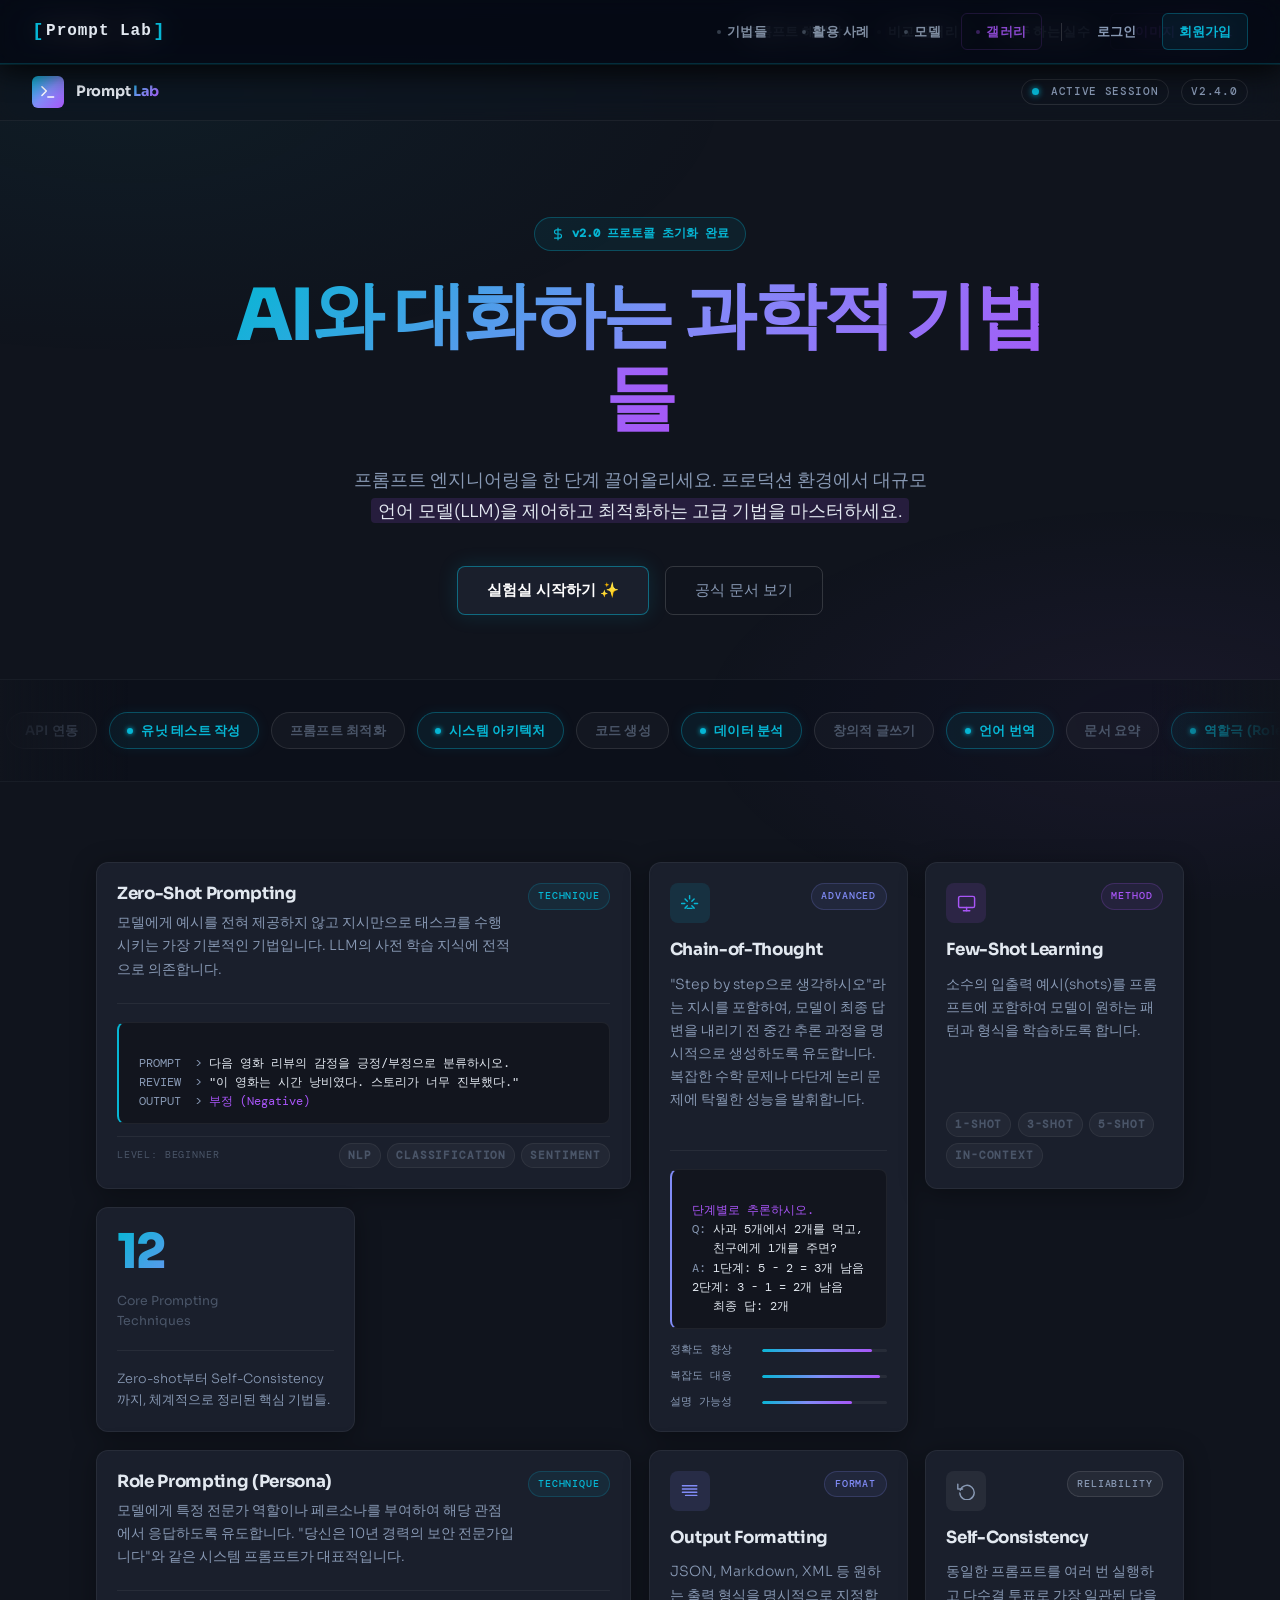
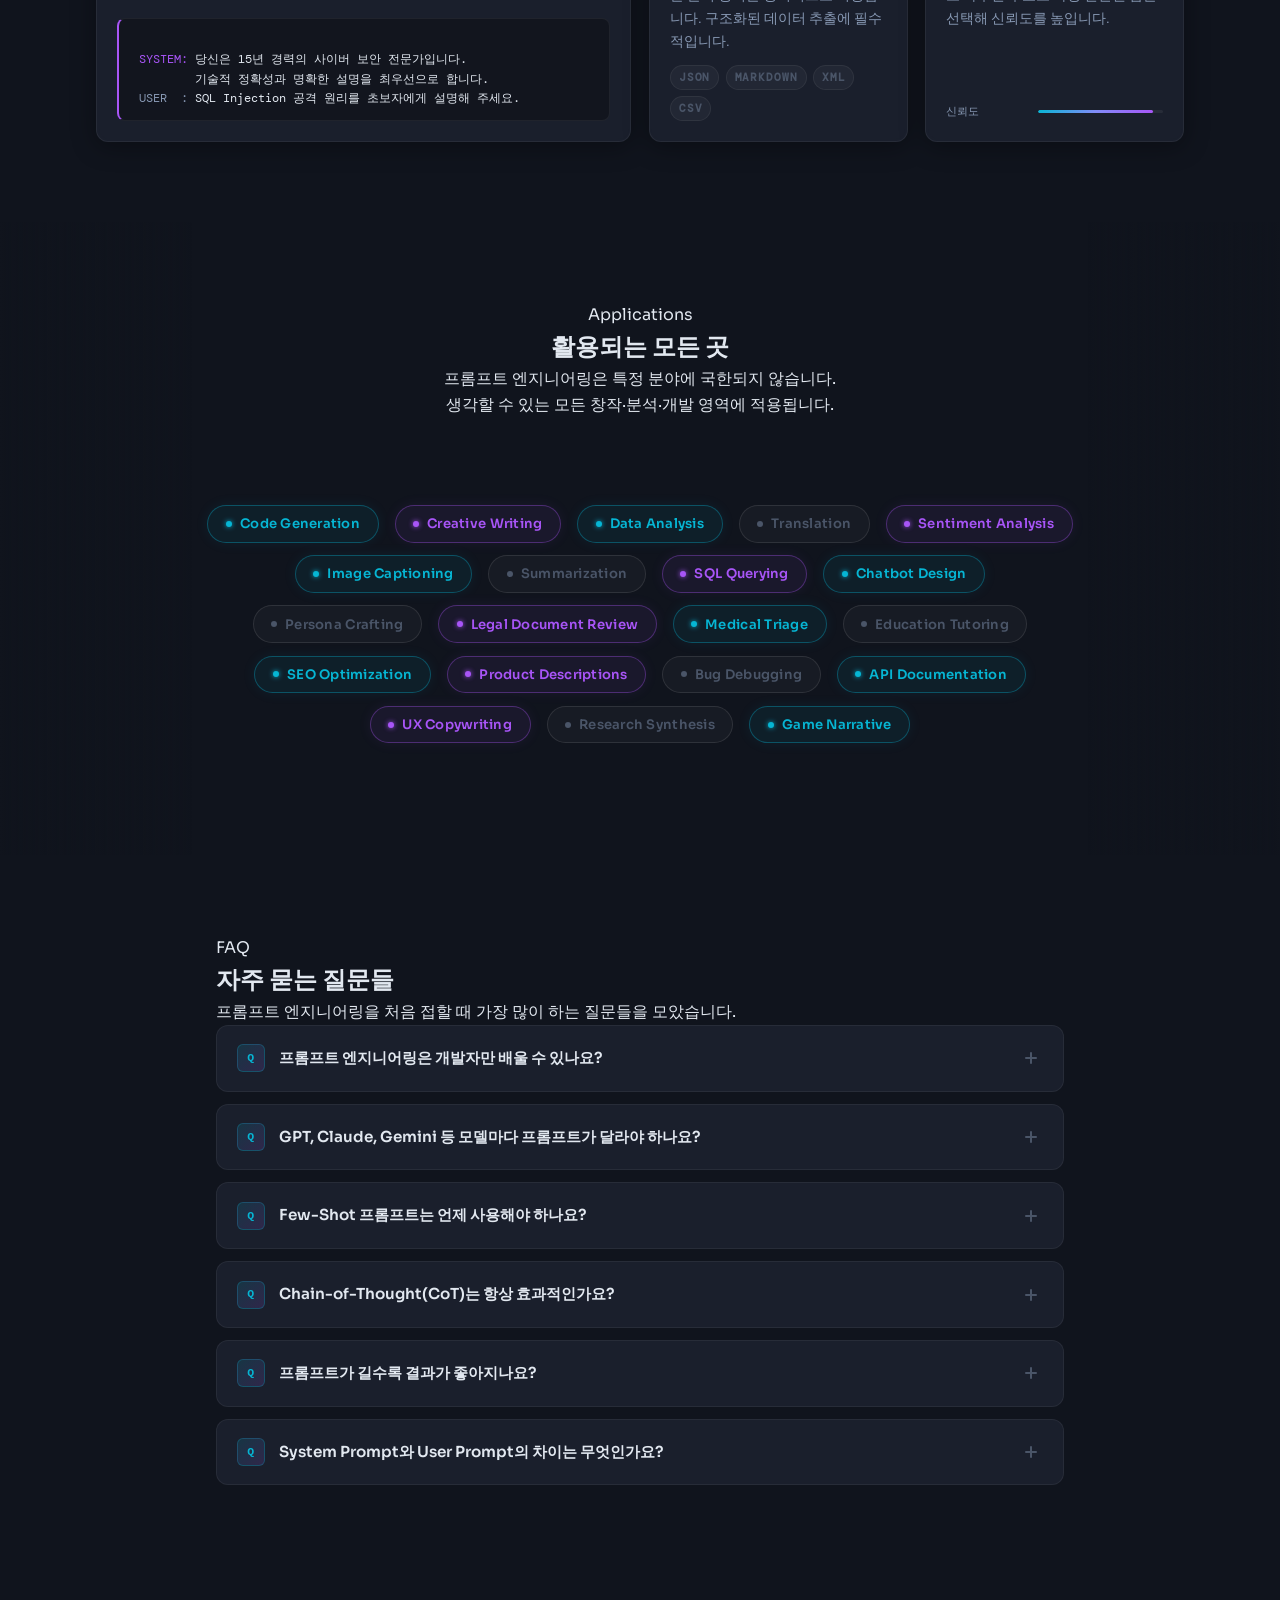
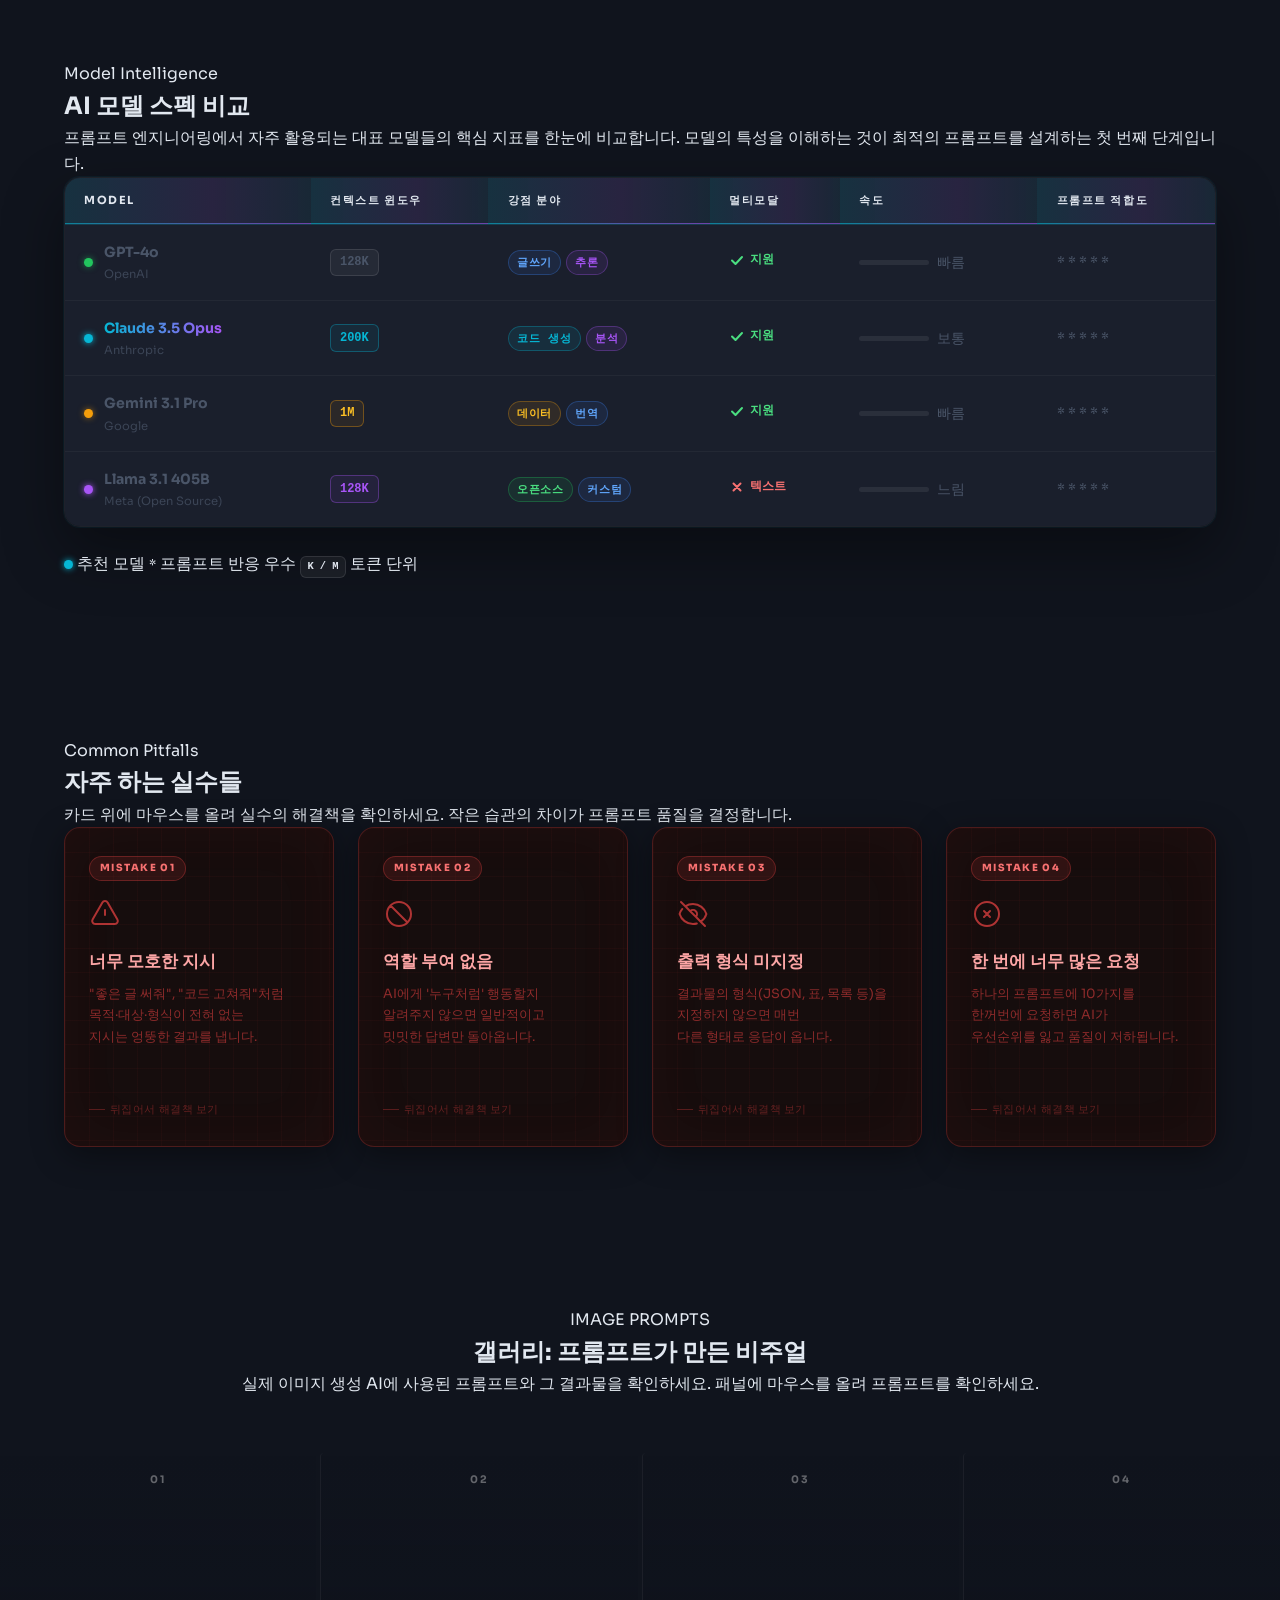
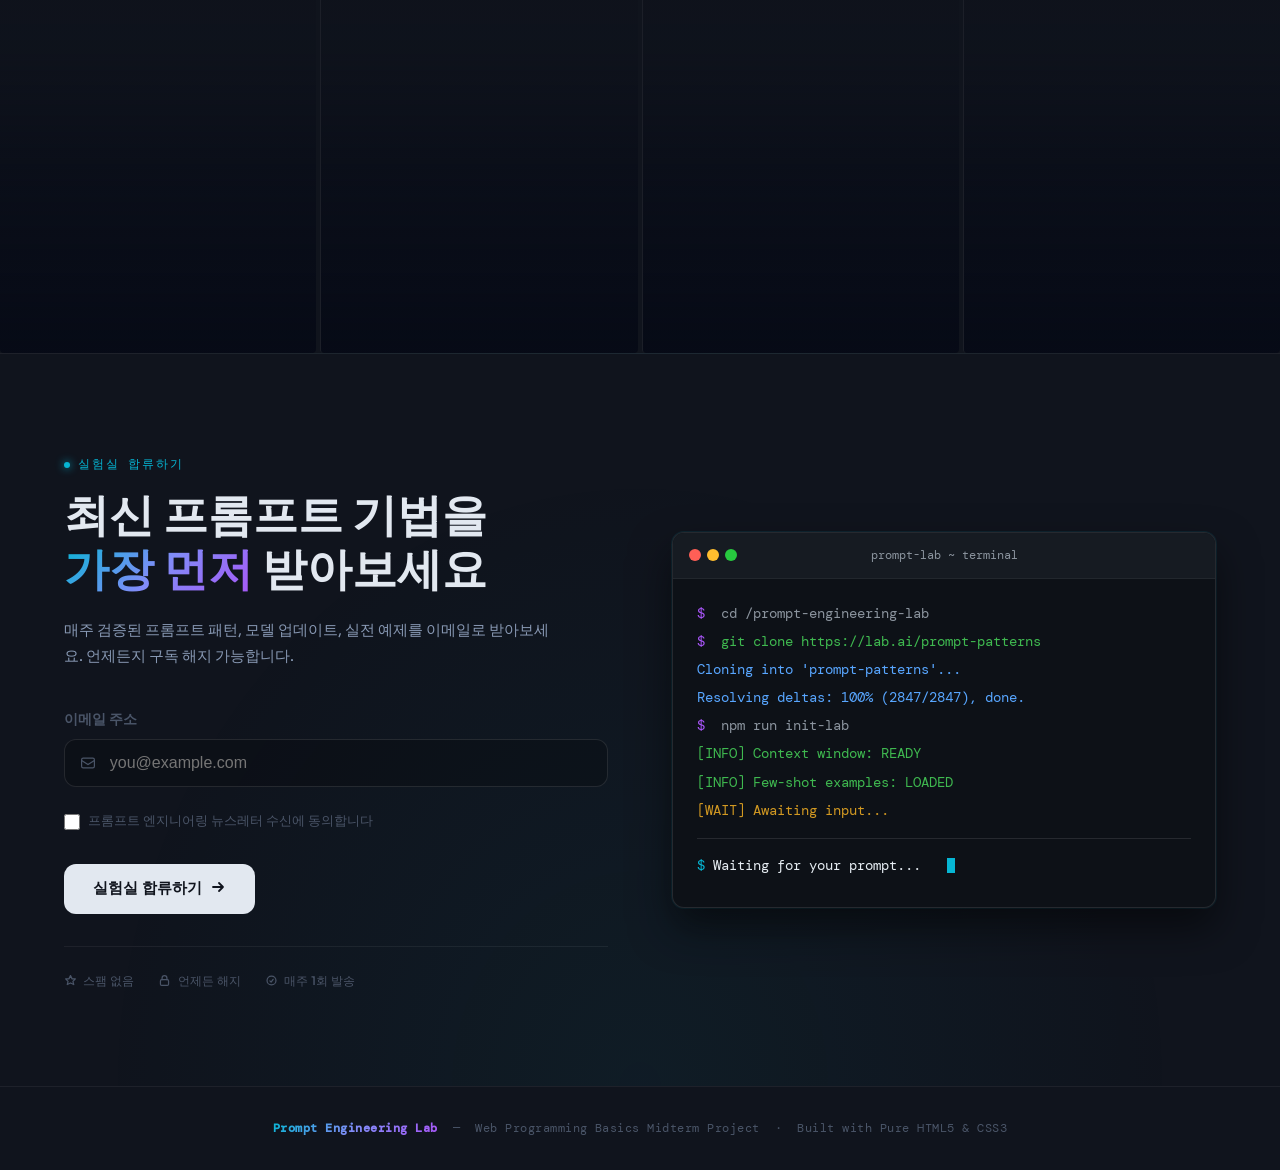
==== index.html @ 5119c6bc "Add files via upload" ====
<!DOCTYPE html>
<html lang="ko">
<head>
  <meta charset="UTF-8" />
  <meta name="viewport" content="width=device-width, initial-scale=1.0" />
  <meta name="description" content="프롬프트 엔지니어링 핵심 기법을 탐구하는 실험실 페이지입니다." />
  <title>Prompt Engineering Lab</title>
  <link rel="preconnect" href="https://fonts.googleapis.com" />
  <link rel="preconnect" href="https://fonts.gstatic.com" crossorigin />
  <link href="https://fonts.googleapis.com/css2?family=DM+Mono:wght@400;500&family=Sora:wght@300;400;600;700;800&display=swap" rel="stylesheet" />
  <link rel="stylesheet" href="style.css" />
  
</head>

<body>
  <header class="nav-header">
  <div class="nav-inner">

    <header class="nav-header">
  <div class="nav-inner">

    <!-- 왼쪽: 로고 -->
    <a href="#" class="nav-logo">
      <span class="nav-logo__bracket">[</span>
      Prompt Lab
      <span class="nav-logo__bracket">]</span>
    </a>

    <!-- 오른쪽 전체 영역 (메뉴 + 버튼) -->
    <div class="nav-right">
      
      <!-- 기존 링크 목록 -->
      <ul class="nav-links">
        <li>
          <a href="#section-anatomy" class="nav-link">
            <span class="nav-link__dot"></span>기법들
          </a>
        </li>
        <li>
          <a href="#section-gallery" class="nav-link">
            <span class="nav-link__dot"></span>활용 사례
          </a>
        </li>
        <li>
          <a href="#section-mistakes" class="nav-link">
            <span class="nav-link__dot"></span>모델
          </a>
        </li>
        <li>
          <a href="#section-image" class="nav-link nav-link--accent">
            <span class="nav-link__dot"></span>갤러리
          </a>
        </li>
      </ul>

      <!-- 메뉴와 인증 버튼을 구분하는 세로선 -->
      <div class="nav-divider" aria-hidden="true"></div>

      <!-- 신규: 로그인 & 회원가입 영역 -->
      <div class="nav-auth">
        <a href="#login" class="nav-btn nav-btn--ghost">로그인</a>
        <a href="#signup" class="nav-btn nav-btn--glow">회원가입</a>
      </div>

    </div><!-- /.nav-right -->

  </div>
</header>

    <!-- 왼쪽: 로고 -->
    <a href="#" class="nav-logo">
      <span class="nav-logo__bracket">[</span>
      Prompt Lab
      <span class="nav-logo__bracket">]</span>
    </a>

    <!-- 오른쪽: 링크 목록 -->
    <ul class="nav-links">
      <li>
        <a href="#section-anatomy" class="nav-link">
          <span class="nav-link__dot"></span>
          프롬프트 해부학
        </a>
      </li>
      <li>
        <a href="#section-gallery" class="nav-link">
          <span class="nav-link__dot"></span>
          비교 갤러리
        </a>
      </li>
      <li>
        <a href="#section-mistakes" class="nav-link">
          <span class="nav-link__dot"></span>
          자주 하는 실수
        </a>
      </li>
      <li>
        <a href="#section-image" class="nav-link nav-link--accent">
          <span class="nav-link__dot"></span>
          이미지 프롬프트
        </a>
      </li>
    </ul>

  </div>
</header>
  <!-- =====================================================
       HEADER: Glassmorphism Sticky Nav
  ====================================================== -->
  <header class="site-header" role="banner">
    <div class="header-logo" aria-label="Prompt Engineering Lab 로고">
      <div class="logo-icon" aria-hidden="true">
        <!-- SVG: 터미널 아이콘 -->
        <svg viewBox="0 0 24 24" aria-hidden="true">
          <polyline points="4 17 10 11 4 5"></polyline>
          <line x1="12" y1="19" x2="20" y2="19"></line>
        </svg>
      </div>
      <span class="logo-text">Prompt<span> Lab</span></span>
    </div>
    <div class="header-meta">
      <span class="header-badge">
        <span class="status-dot" aria-hidden="true"></span>
        Active Session
      </span>
      <span class="header-badge">v2.4.0</span>
    </div>
  </header>

  <!-- =====================================================
       MAIN CONTENT
  ====================================================== -->
  <main role="main">

    <!-- HERO -->
    <section class="hero hero--centered" aria-labelledby="hero-heading">
      
      <!-- 상단 상태 배지 -->
      <div class="hero-badge">
        <svg width="14" height="14" viewBox="0 0 24 24" fill="none" stroke="currentColor" stroke-width="2" stroke-linecap="round" stroke-linejoin="round"><path d="M12 2v20M17 5H9.5a3.5 3.5 0 0 0 0 7h5a3.5 3.5 0 0 1 0 7H6"/></svg>
        v2.0 프로토콜 초기화 완료
      </div>

      <!-- 메인 타이틀 (전체 그라데이션) -->
      <h1 class="hero-title" id="hero-heading">
        <span class="gradient-word">AI와 대화하는 과학적 기법<br/>들</span>
      </h1>

      <!-- 설명 텍스트 및 보라색 하이라이트 -->
      <p class="hero-description">
        프롬프트 엔지니어링을 한 단계 끌어올리세요. 프로덕션 환경에서 대규모<br/>
        <span class="text-highlight">언어 모델(LLM)을 제어하고 최적화하는 고급 기법을 마스터하세요.</span>
      </p>

      <!-- 하단 버튼 2개 -->
      <div class="hero-buttons">
        <button class="btn-primary">실험실 시작하기 ✨</button>
        <button class="btn-secondary">공식 문서 보기</button>
      </div>

    </section>


    <!-- ============================================================
         새롭게 추가된 한 줄짜리 마키(Marquee) 구분선 
         ============================================================ -->
    <div class="hero-marquee-divider">
      <div class="marquee-wrapper" style="margin-bottom: 0;">
        <div class="marquee-track marquee-track--fwd">
          <!-- 원본 리스트 -->
          <ul class="marquee-list">
            <li class="marquee-pill marquee-pill--default">API 연동</li>
            <li class="marquee-pill marquee-pill--cyan"><span class="marquee-pill__dot"></span>유닛 테스트 작성</li>
            <li class="marquee-pill marquee-pill--default">프롬프트 최적화</li>
            <li class="marquee-pill marquee-pill--cyan"><span class="marquee-pill__dot"></span>시스템 아키텍처</li>
            <li class="marquee-pill marquee-pill--default">코드 생성</li>
            <li class="marquee-pill marquee-pill--cyan"><span class="marquee-pill__dot"></span>데이터 분석</li>
            <li class="marquee-pill marquee-pill--default">창의적 글쓰기</li>
            <li class="marquee-pill marquee-pill--cyan"><span class="marquee-pill__dot"></span>언어 번역</li>
            <li class="marquee-pill marquee-pill--default">문서 요약</li>
            <li class="marquee-pill marquee-pill--cyan"><span class="marquee-pill__dot"></span>역할극 (Role-playing)</li>
            <li class="marquee-pill marquee-pill--default">논리적 추론</li>
            <li class="marquee-pill marquee-pill--cyan"><span class="marquee-pill__dot"></span>수학 문제 해결</li>
          </ul>
          <!-- 무한 루프용 복제 리스트 -->
          <ul class="marquee-list" aria-hidden="true">
            <li class="marquee-pill marquee-pill--default">API 연동</li>
            <li class="marquee-pill marquee-pill--cyan"><span class="marquee-pill__dot"></span>유닛 테스트 작성</li>
            <li class="marquee-pill marquee-pill--default">프롬프트 최적화</li>
            <li class="marquee-pill marquee-pill--cyan"><span class="marquee-pill__dot"></span>시스템 아키텍처</li>
            <li class="marquee-pill marquee-pill--default">코드 생성</li>
            <li class="marquee-pill marquee-pill--cyan"><span class="marquee-pill__dot"></span>데이터 분석</li>
            <li class="marquee-pill marquee-pill--default">창의적 글쓰기</li>
            <li class="marquee-pill marquee-pill--cyan"><span class="marquee-pill__dot"></span>언어 번역</li>
            <li class="marquee-pill marquee-pill--default">문서 요약</li>
            <li class="marquee-pill marquee-pill--cyan"><span class="marquee-pill__dot"></span>역할극 (Role-playing)</li>
            <li class="marquee-pill marquee-pill--default">논리적 추론</li>
            <li class="marquee-pill marquee-pill--cyan"><span class="marquee-pill__dot"></span>수학 문제 해결</li>
          </ul>
        </div>
      </div>
    </div>

    <!-- BENTO GRID -->
    <section id="section-anatomy" class="bento-grid" aria-label="프롬프트 엔지니어링 기법 카드 목록">

      <!-- ───────────────────────────────────────────
           Card 01: Zero-Shot Prompting [WIDE: span 2]
      ─────────────────────────────────────────── -->
      <article class="prompt-card card--wide" aria-label="Zero-Shot Prompting 카드">
        <div class="card-header">
          <div>
            <h2 class="card-title">Zero-Shot Prompting</h2>
            <p class="card-description" style="margin-top: 0.4rem;">
              모델에게 예시를 전혀 제공하지 않고 지시만으로 태스크를 수행시키는 가장 기본적인 기법입니다.
              LLM의 사전 학습 지식에 전적으로 의존합니다.
            </p>
          </div>
          <span class="badge badge--technique">Technique</span>
        </div>
        <div class="card-divider" aria-hidden="true"></div>
        <code class="card-code" aria-label="Zero-Shot 프롬프트 예시">
<span class="token-prompt">PROMPT  &gt;</span> <span class="token-value">다음 영화 리뷰의 감정을 긍정/부정으로 분류하시오.</span>
<span class="token-prompt">REVIEW  &gt;</span> <span class="token-value">"이 영화는 시간 낭비였다. 스토리가 너무 진부했다."</span>
<span class="token-prompt">OUTPUT  &gt;</span> <span class="token-role">부정 (Negative)</span></code>
        <div class="card-footer">
          <span class="card-level">Level: Beginner</span>
          <div class="tag-group" style="margin-top: 0;">
            <span class="tag">NLP</span>
            <span class="tag">Classification</span>
            <span class="tag">Sentiment</span>
          </div>
        </div>
      </article>

      <!-- ───────────────────────────────────────────
           Card 02: Chain-of-Thought [TALL: row span 2]
      ─────────────────────────────────────────── -->
      <article class="prompt-card card--tall" aria-label="Chain-of-Thought 카드">
        <div class="card-header">
          <div class="card-icon-box cyan" aria-hidden="true">
            <svg viewBox="0 0 24 24">
              <path d="M9 18h6M12 2v4M6.34 6.34l2.83 2.83M2 12h4M17.66 6.34l-2.83 2.83M22 12h-4M6.34 17.66l2.83-2.83M17.66 17.66l-2.83-2.83"></path>
            </svg>
          </div>
          <span class="badge badge--advanced">Advanced</span>
        </div>
        <h2 class="card-title">Chain-of-Thought</h2>
        <p class="card-description">
          "Step by step으로 생각하시오"라는 지시를 포함하여, 모델이 최종 답변을 내리기 전
          중간 추론 과정을 명시적으로 생성하도록 유도합니다.
          복잡한 수학 문제나 다단계 논리 문제에 탁월한 성능을 발휘합니다.
        </p>
        <div class="card-divider" aria-hidden="true"></div>
        <code class="card-code" style="border-left-color: var(--neon-mid);" aria-label="CoT 프롬프트 예시">
<span class="token-role">단계별로 추론하시오.</span>
<span class="token-prompt">Q:</span> <span class="token-value">사과 5개에서 2개를 먹고,
   친구에게 1개를 주면?</span>
<span class="token-prompt">A:</span> <span class="token-value">1단계: 5 - 2 = 3개 남음
2단계: 3 - 1 = 2개 남음
   최종 답: 2개</span></code>
        <div class="progress-group">
          <div class="progress-item">
            <span class="progress-label">정확도 향상</span>
            <div class="progress-bar-track" role="progressbar" aria-valuenow="88" aria-valuemin="0" aria-valuemax="100" aria-label="정확도 향상 88%">
              <div class="progress-bar-fill" style="width: 88%;"></div>
            </div>
          </div>
          <div class="progress-item">
            <span class="progress-label">복잡도 대응</span>
            <div class="progress-bar-track" role="progressbar" aria-valuenow="95" aria-valuemin="0" aria-valuemax="100" aria-label="복잡도 대응 95%">
              <div class="progress-bar-fill" style="width: 95%;"></div>
            </div>
          </div>
          <div class="progress-item">
            <span class="progress-label">설명 가능성</span>
            <div class="progress-bar-track" role="progressbar" aria-valuenow="72" aria-valuemin="0" aria-valuemax="100" aria-label="설명 가능성 72%">
              <div class="progress-bar-fill" style="width: 72%;"></div>
            </div>
          </div>
        </div>
      </article>

      <!-- ───────────────────────────────────────────
           Card 03: Few-Shot Learning [NORMAL]
      ─────────────────────────────────────────── -->
      <article class="prompt-card" aria-label="Few-Shot Learning 카드">
        <div class="card-header">
          <div class="card-icon-box purple" aria-hidden="true">
            <svg viewBox="0 0 24 24">
              <rect x="2" y="3" width="20" height="14" rx="2" ry="2"></rect>
              <line x1="8" y1="21" x2="16" y2="21"></line>
              <line x1="12" y1="17" x2="12" y2="21"></line>
            </svg>
          </div>
          <span class="badge badge--method">Method</span>
        </div>
        <h2 class="card-title">Few-Shot Learning</h2>
        <p class="card-description">
          소수의 입출력 예시(shots)를 프롬프트에 포함하여 모델이 원하는 패턴과 형식을 학습하도록 합니다.
        </p>
        <div class="tag-group">
          <span class="tag">1-shot</span>
          <span class="tag">3-shot</span>
          <span class="tag">5-shot</span>
          <span class="tag">In-Context</span>
        </div>
      </article>

      <!-- ───────────────────────────────────────────
           Card 04: Stat Card [NORMAL]
      ─────────────────────────────────────────── -->
      <article class="prompt-card" aria-label="통계 카드: 핵심 기법 수">
        <p class="stat-number" aria-label="12가지">12</p>
        <p class="stat-label">Core Prompting<br />Techniques</p>
        <div class="card-divider" aria-hidden="true"></div>
        <p class="card-description" style="font-size: 0.8rem;">
          Zero-shot부터 Self-Consistency까지,
          체계적으로 정리된 핵심 기법들.
        </p>
      </article>

      <!-- ───────────────────────────────────────────
           Card 05: Role Prompting [WIDE: span 2]
      ─────────────────────────────────────────── -->
      <article class="prompt-card card--wide" aria-label="Role Prompting 카드">
        <div class="card-header">
          <div>
            <h2 class="card-title">Role Prompting (Persona)</h2>
            <p class="card-description" style="margin-top: 0.4rem;">
              모델에게 특정 전문가 역할이나 페르소나를 부여하여 해당 관점에서 응답하도록 유도합니다.
              "당신은 10년 경력의 보안 전문가입니다"와 같은 시스템 프롬프트가 대표적입니다.
            </p>
          </div>
          <span class="badge badge--technique">Technique</span>
        </div>
        <div class="card-divider" aria-hidden="true"></div>
        <code class="card-code" style="border-left-color: var(--neon-purple);" aria-label="Role Prompting 예시">
<span class="token-role">SYSTEM:</span> <span class="token-value">당신은 15년 경력의 사이버 보안 전문가입니다.
        기술적 정확성과 명확한 설명을 최우선으로 합니다.</span>
<span class="token-prompt">USER  :</span> <span class="token-value">SQL Injection 공격 원리를 초보자에게 설명해 주세요.</span></code>
      </article>

      <!-- ───────────────────────────────────────────
           Card 06: Output Formatting [NORMAL]
      ─────────────────────────────────────────── -->
      <article class="prompt-card" aria-label="Output Formatting 카드">
        <div class="card-header">
          <div class="card-icon-box mid" aria-hidden="true">
            <svg viewBox="0 0 24 24">
              <line x1="21" y1="10" x2="3" y2="10"></line>
              <line x1="21" y1="6"  x2="3" y2="6"></line>
              <line x1="21" y1="14" x2="3" y2="14"></line>
              <line x1="21" y1="18" x2="7" y2="18"></line>
            </svg>
          </div>
          <span class="badge badge--advanced">Format</span>
        </div>
        <h2 class="card-title">Output Formatting</h2>
        <p class="card-description">
          JSON, Markdown, XML 등 원하는 출력 형식을 명시적으로 지정합니다. 구조화된 데이터 추출에 필수적입니다.
        </p>
        <div class="tag-group">
          <span class="tag">JSON</span>
          <span class="tag">Markdown</span>
          <span class="tag">XML</span>
          <span class="tag">CSV</span>
        </div>
      </article>

      <!-- ───────────────────────────────────────────
           Card 07: Self-Consistency [NORMAL]
      ─────────────────────────────────────────── -->
      <article class="prompt-card" aria-label="Self-Consistency 카드">
        <div class="card-header">
          <div class="card-icon-box neutral" aria-hidden="true">
            <svg viewBox="0 0 24 24">
              <polyline points="1 4 1 10 7 10"></polyline>
              <path d="M3.51 15a9 9 0 1 0 .49-3.51"></path>
            </svg>
          </div>
          <span class="badge badge--neutral">Reliability</span>
        </div>
        <h2 class="card-title">Self-Consistency</h2>
        <p class="card-description">
          동일한 프롬프트를 여러 번 실행하고 다수결 투표로 가장 일관된 답을 선택해 신뢰도를 높입니다.
        </p>
        <div class="progress-group">
          <div class="progress-item">
            <span class="progress-label">신뢰도</span>
            <div class="progress-bar-track" role="progressbar" aria-valuenow="92" aria-valuemin="0" aria-valuemax="100" aria-label="신뢰도 92%">
              <div class="progress-bar-fill" style="width: 92%;"></div>
            </div>
          </div>
        </div>
      </article>

    </section>
    <!-- END BENTO GRID -->

  </main>

  <!-- =====================================================
       FOOTER
  ====================================================== -->
  <section class="marquee-section" aria-label="프롬프트 엔지니어링 적용 분야">

  <div class="section-header">
    <p class="section-eyebrow">Applications</p>
    <h2 class="section-title">
      활용되는 모든 곳
    </h2>
    <p class="section-desc">
      프롬프트 엔지니어링은 특정 분야에 국한되지 않습니다.<br>
      생각할 수 있는 모든 창작·분석·개발 영역에 적용됩니다.
    </p>
  </div>

  <!-- ============================================================
     고정형 태그 클라우드 (Static Tag List)
============================================================= -->
<div class="static-tags-wrapper">
  <ul class="static-tags-list">
    <!-- 기존 트랙 1 내용 -->
    <li class="marquee-pill marquee-pill--cyan"><span class="marquee-pill__dot"></span>Code Generation</li>
    <li class="marquee-pill marquee-pill--purple"><span class="marquee-pill__dot"></span>Creative Writing</li>
    <li class="marquee-pill marquee-pill--cyan"><span class="marquee-pill__dot"></span>Data Analysis</li>
    <li class="marquee-pill marquee-pill--default"><span class="marquee-pill__dot"></span>Translation</li>
    <li class="marquee-pill marquee-pill--purple"><span class="marquee-pill__dot"></span>Sentiment Analysis</li>
    <li class="marquee-pill marquee-pill--cyan"><span class="marquee-pill__dot"></span>Image Captioning</li>
    <li class="marquee-pill marquee-pill--default"><span class="marquee-pill__dot"></span>Summarization</li>
    <li class="marquee-pill marquee-pill--purple"><span class="marquee-pill__dot"></span>SQL Querying</li>
    <li class="marquee-pill marquee-pill--cyan"><span class="marquee-pill__dot"></span>Chatbot Design</li>
    <li class="marquee-pill marquee-pill--default"><span class="marquee-pill__dot"></span>Persona Crafting</li>
    
    <!-- 기존 트랙 2 내용 -->
    <li class="marquee-pill marquee-pill--purple"><span class="marquee-pill__dot"></span>Legal Document Review</li>
    <li class="marquee-pill marquee-pill--cyan"><span class="marquee-pill__dot"></span>Medical Triage</li>
    <li class="marquee-pill marquee-pill--default"><span class="marquee-pill__dot"></span>Education Tutoring</li>
    <li class="marquee-pill marquee-pill--cyan"><span class="marquee-pill__dot"></span>SEO Optimization</li>
    <li class="marquee-pill marquee-pill--purple"><span class="marquee-pill__dot"></span>Product Descriptions</li>
    <li class="marquee-pill marquee-pill--default"><span class="marquee-pill__dot"></span>Bug Debugging</li>
    <li class="marquee-pill marquee-pill--cyan"><span class="marquee-pill__dot"></span>API Documentation</li>
    <li class="marquee-pill marquee-pill--purple"><span class="marquee-pill__dot"></span>UX Copywriting</li>
    <li class="marquee-pill marquee-pill--default"><span class="marquee-pill__dot"></span>Research Synthesis</li>
    <li class="marquee-pill marquee-pill--cyan"><span class="marquee-pill__dot"></span>Game Narrative</li>
  </ul>
</div>

</section>


<!-- ============================================================
     [섹션 4] FAQ 아코디언 (details/summary, JS 없음)
     삽입 위치: 섹션 3 </section> 바로 다음, <footer> 바로 위
     ============================================================ -->
<section class="faq-section">

  <div class="section-header">
    <p class="section-eyebrow">FAQ</p>
    <h2 class="section-title">
      자주 묻는 <span class="section-title--accent">질문들</span>
    </h2>
    <p class="section-desc">
      프롬프트 엔지니어링을 처음 접할 때 가장 많이 하는 질문들을 모았습니다.
    </p>
  </div>

  <div class="faq-list">

    <details class="faq-item">
      <summary class="faq-summary">
        <span class="faq-q-label">Q</span>
        <span class="faq-question">프롬프트 엔지니어링은 개발자만 배울 수 있나요?</span>
        <span class="faq-icon" aria-hidden="true"></span>
      </summary>
      <div class="faq-answer">
        <p>
          전혀 그렇지 않습니다. 프롬프트 엔지니어링은 <strong class="faq-strong">코딩 지식이 없어도 배울 수 있는 커뮤니케이션 기술</strong>에 가깝습니다.
          마케터, 작가, 연구자, 교육자 등 다양한 직군의 전문가들이 이미 적극적으로 활용하고 있습니다.
          핵심은 AI 모델이 어떻게 생각하는지를 이해하고, 그에 맞게 의도를 명확히 전달하는 능력입니다.
        </p>
        <ul class="faq-tag-list">
          <li class="badge badge--cyan">비개발자 친화적</li>
          <li class="badge badge--outline">커뮤니케이션 스킬</li>
          <li class="badge badge--outline">진입 장벽 낮음</li>
        </ul>
      </div>
    </details>

    <details class="faq-item">
      <summary class="faq-summary">
        <span class="faq-q-label">Q</span>
        <span class="faq-question">GPT, Claude, Gemini 등 모델마다 프롬프트가 달라야 하나요?</span>
        <span class="faq-icon" aria-hidden="true"></span>
      </summary>
      <div class="faq-answer">
        <p>
          핵심 원칙(Context, Task, Constraint, Format)은 어느 모델에나 동일하게 적용됩니다.
          다만 <strong class="faq-strong">모델별 특성과 학습 방식이 다르기 때문에</strong> 세부 표현이나 강조점은 조금씩 달라질 수 있습니다.
          예를 들어 Claude는 역할 부여에 민감하고, GPT-4o는 단계별 지시에 잘 반응하는 경향이 있습니다.
        </p>
        <ul class="faq-tag-list">
          <li class="badge badge--purple">모델 불가지론적 접근</li>
          <li class="badge badge--outline">미세 조정 필요</li>
        </ul>
      </div>
    </details>

    <details class="faq-item">
      <summary class="faq-summary">
        <span class="faq-q-label">Q</span>
        <span class="faq-question">Few-Shot 프롬프트는 언제 사용해야 하나요?</span>
        <span class="faq-icon" aria-hidden="true"></span>
      </summary>
      <div class="faq-answer">
        <p>
          출력 형식이 매우 특정하거나, Zero-Shot으로 원하는 결과를 얻기 어려울 때 사용합니다.
          예를 들어 <strong class="faq-strong">특정 브랜드 보이스로 카피라이팅</strong>을 해야 하거나,
          <strong class="faq-strong">정형화된 JSON/CSV 구조</strong>로 데이터를 추출해야 할 때 2~5개의 예시를 제공하면 정확도가 크게 향상됩니다.
          단, 예시가 너무 많으면 토큰 비용이 증가하므로 균형을 맞추는 것이 중요합니다.
        </p>
        <ul class="faq-tag-list">
          <li class="badge badge--cyan">Few-Shot</li>
          <li class="badge badge--outline">2-5개 예시 권장</li>
          <li class="badge badge--outline">구조화된 출력</li>
        </ul>
      </div>
    </details>

    <details class="faq-item">
      <summary class="faq-summary">
        <span class="faq-q-label">Q</span>
        <span class="faq-question">Chain-of-Thought(CoT)는 항상 효과적인가요?</span>
        <span class="faq-icon" aria-hidden="true"></span>
      </summary>
      <div class="faq-answer">
        <p>
          CoT는 <strong class="faq-strong">추론 단계가 필요한 복잡한 문제</strong>에서 뛰어난 효과를 보입니다.
          수학 계산, 논리적 추론, 다단계 분석 등이 대표적입니다.
          반면 간단한 사실 확인이나 단순 번역처럼 직접적인 답이 있는 작업에는 불필요한 토큰 낭비가 될 수 있습니다.
          &ldquo;단계적으로 생각해 줘(Think step by step)&rdquo;라는 한 문장이 놀라운 성능 향상을 가져올 수 있습니다.
        </p>
        <ul class="faq-tag-list">
          <li class="badge badge--purple">Chain-of-Thought</li>
          <li class="badge badge--outline">복잡한 추론에 최적</li>
          <li class="badge badge--outline">토큰 효율 고려</li>
        </ul>
      </div>
    </details>

    <details class="faq-item">
      <summary class="faq-summary">
        <span class="faq-q-label">Q</span>
        <span class="faq-question">프롬프트가 길수록 결과가 좋아지나요?</span>
        <span class="faq-icon" aria-hidden="true"></span>
      </summary>
      <div class="faq-answer">
        <p>
          길이와 품질은 비례하지 않습니다. <strong class="faq-strong">명확성과 밀도</strong>가 핵심입니다.
          불필요한 수식어, 중복 지시, 모호한 표현은 오히려 모델을 혼란스럽게 합니다.
          &ldquo;친절하고 전문적이고 간결하고 이해하기 쉽게&rdquo; 같은 중첩된 수식보다
          &ldquo;대상 독자: 비전공자 성인, 톤: 간결하고 친근하게&rdquo; 처럼 <strong class="faq-strong">구조화된 지시</strong>가 훨씬 효과적입니다.
        </p>
        <ul class="faq-tag-list">
          <li class="badge badge--cyan">명확성 > 길이</li>
          <li class="badge badge--outline">구조화 우선</li>
          <li class="badge badge--outline">중복 제거</li>
        </ul>
      </div>
    </details>

    <details class="faq-item">
      <summary class="faq-summary">
        <span class="faq-q-label">Q</span>
        <span class="faq-question">System Prompt와 User Prompt의 차이는 무엇인가요?</span>
        <span class="faq-icon" aria-hidden="true"></span>
      </summary>
      <div class="faq-answer">
        <p>
          <strong class="faq-strong">System Prompt</strong>는 AI의 전체 행동 방식, 역할, 제약 조건을 정의하는 고수준 지시입니다.
          마치 직원 교육 매뉴얼처럼, 모든 대화에 일관되게 적용됩니다.
          반면 <strong class="faq-strong">User Prompt</strong>는 개별 대화에서의 구체적인 요청입니다.
          API를 직접 활용하는 개발자라면 System Prompt를 통해 페르소나, 응답 형식, 금지 사항을 명확히 설정하는 것이 매우 중요합니다.
        </p>
        <ul class="faq-tag-list">
          <li class="badge badge--purple">System Prompt</li>
          <li class="badge badge--cyan">User Prompt</li>
          <li class="badge badge--outline">역할 분리 설계</li>
        </ul>
      </div>
    </details>

  </div>
</section>

<section id="section-gallery" class="table-section">
  <div class="table-section__inner">

    <div class="section-header">
      <p class="section-eyebrow">Model Intelligence</p>
      <h2 class="section-title">
        AI 모델 <span class="section-title--accent">스펙 비교</span>
      </h2>
      <p class="section-desc">
        프롬프트 엔지니어링에서 자주 활용되는 대표 모델들의 핵심 지표를 한눈에 비교합니다.
        모델의 특성을 이해하는 것이 최적의 프롬프트를 설계하는 첫 번째 단계입니다.
      </p>
    </div>

    <!-- 반응형 래퍼: overflow-x:auto 로 모바일 대응 -->
    <div class="table-wrapper">
      <table class="model-table">
        <thead>
          <tr>
            <th scope="col" class="model-table__th model-table__th--model">Model</th>
            <th scope="col" class="model-table__th">컨텍스트 윈도우</th>
            <th scope="col" class="model-table__th">강점 분야</th>
            <th scope="col" class="model-table__th">멀티모달</th>
            <th scope="col" class="model-table__th">속도</th>
            <th scope="col" class="model-table__th">프롬프트 적합도</th>
          </tr>
        </thead>
        <tbody>
          <!-- Row 1: GPT-4o -->
          <tr class="model-table__row">
            <td class="model-table__td model-table__td--model">
              <div class="model-name-wrap">
                <span class="model-dot model-dot--green"></span>
                <div>
                  <strong class="model-name">GPT-4o</strong>
                  <span class="model-maker">OpenAI</span>
                </div>
              </div>
            </td>
            <td class="model-table__td">
              <span class="ctx-badge">128K</span>
            </td>
            <td class="model-table__td">
              <div class="tag-list">
                <span class="tag tag--blue">글쓰기</span>
                <span class="tag tag--purple">추론</span>
              </div>
            </td>
            <td class="model-table__td">
              <span class="check-icon check-icon--yes">
                <svg width="16" height="16" viewBox="0 0 16 16" fill="none">
                  <path d="M3 8.5L6.5 12L13 5" stroke="currentColor" stroke-width="2" stroke-linecap="round" stroke-linejoin="round"/>
                </svg>
                지원
              </span>
            </td>
            <td class="model-table__td">
              <div class="speed-bar-wrap">
                <div class="speed-bar">
                  <div class="speed-bar__fill" style="--fill: 80%"></div>
                </div>
                <span class="speed-label">빠름</span>
              </div>
            </td>
            <td class="model-table__td">
              <div class="star-row">
                <span class="star star--on">*</span>
                <span class="star star--on">*</span>
                <span class="star star--on">*</span>
                <span class="star star--on">*</span>
                <span class="star star--half">*</span>
              </div>
            </td>
          </tr>

          <!-- Row 2: Claude 3.5 Opus -->
          <tr class="model-table__row">
            <td class="model-table__td model-table__td--model">
              <div class="model-name-wrap">
                <span class="model-dot model-dot--cyan"></span>
                <div>
                  <strong class="model-name model-name--highlight">Claude 3.5 Opus</strong>
                  <span class="model-maker">Anthropic</span>
                </div>
              </div>
            </td>
            <td class="model-table__td">
              <span class="ctx-badge ctx-badge--cyan">200K</span>
            </td>
            <td class="model-table__td">
              <div class="tag-list">
                <span class="tag tag--cyan">코드 생성</span>
                <span class="tag tag--purple">분석</span>
              </div>
            </td>
            <td class="model-table__td">
              <span class="check-icon check-icon--yes">
                <svg width="16" height="16" viewBox="0 0 16 16" fill="none">
                  <path d="M3 8.5L6.5 12L13 5" stroke="currentColor" stroke-width="2" stroke-linecap="round" stroke-linejoin="round"/>
                </svg>
                지원
              </span>
            </td>
            <td class="model-table__td">
              <div class="speed-bar-wrap">
                <div class="speed-bar">
                  <div class="speed-bar__fill" style="--fill: 65%"></div>
                </div>
                <span class="speed-label">보통</span>
              </div>
            </td>
            <td class="model-table__td">
              <div class="star-row">
                <span class="star star--on">*</span>
                <span class="star star--on">*</span>
                <span class="star star--on">*</span>
                <span class="star star--on">*</span>
                <span class="star star--on">*</span>
              </div>
            </td>
          </tr>

          <!-- Row 3: Gemini 1.5 Pro -->
          <tr class="model-table__row">
            <td class="model-table__td model-table__td--model">
              <div class="model-name-wrap">
                <span class="model-dot model-dot--yellow"></span>
                <div>
                  <strong class="model-name">Gemini 3.1 Pro</strong>
                  <span class="model-maker">Google</span>
                </div>
              </div>
            </td>
            <td class="model-table__td">
              <span class="ctx-badge ctx-badge--yellow">1M</span>
            </td>
            <td class="model-table__td">
              <div class="tag-list">
                <span class="tag tag--yellow">데이터</span>
                <span class="tag tag--blue">번역</span>
              </div>
            </td>
            <td class="model-table__td">
              <span class="check-icon check-icon--yes">
                <svg width="16" height="16" viewBox="0 0 16 16" fill="none">
                  <path d="M3 8.5L6.5 12L13 5" stroke="currentColor" stroke-width="2" stroke-linecap="round" stroke-linejoin="round"/>
                </svg>
                지원
              </span>
            </td>
            <td class="model-table__td">
              <div class="speed-bar-wrap">
                <div class="speed-bar">
                  <div class="speed-bar__fill" style="--fill: 72%"></div>
                </div>
                <span class="speed-label">빠름</span>
              </div>
            </td>
            <td class="model-table__td">
              <div class="star-row">
                <span class="star star--on">*</span>
                <span class="star star--on">*</span>
                <span class="star star--on">*</span>
                <span class="star star--on">*</span>
                <span class="star star--off">*</span>
              </div>
            </td>
          </tr>

          <!-- Row 4: Llama 3.1 405B -->
          <tr class="model-table__row">
            <td class="model-table__td model-table__td--model">
              <div class="model-name-wrap">
                <span class="model-dot model-dot--purple"></span>
                <div>
                  <strong class="model-name">Llama 3.1 405B</strong>
                  <span class="model-maker">Meta (Open Source)</span>
                </div>
              </div>
            </td>
            <td class="model-table__td">
              <span class="ctx-badge ctx-badge--purple">128K</span>
            </td>
            <td class="model-table__td">
              <div class="tag-list">
                <span class="tag tag--green">오픈소스</span>
                <span class="tag tag--blue">커스텀</span>
              </div>
            </td>
            <td class="model-table__td">
              <span class="check-icon check-icon--no">
                <svg width="16" height="16" viewBox="0 0 16 16" fill="none">
                  <path d="M4.5 4.5L11.5 11.5M11.5 4.5L4.5 11.5" stroke="currentColor" stroke-width="2" stroke-linecap="round"/>
                </svg>
                텍스트
              </span>
            </td>
            <td class="model-table__td">
              <div class="speed-bar-wrap">
                <div class="speed-bar">
                  <div class="speed-bar__fill speed-bar__fill--purple" style="--fill: 55%"></div>
                </div>
                <span class="speed-label">느림</span>
              </div>
            </td>
            <td class="model-table__td">
              <div class="star-row">
                <span class="star star--on">*</span>
                <span class="star star--on">*</span>
                <span class="star star--on">*</span>
                <span class="star star--half">*</span>
                <span class="star star--off">*</span>
              </div>
            </td>
          </tr>
        </tbody>
      </table>
    </div>

    <!-- 테이블 하단 범례 -->
    <div class="table-legend">
      <span class="legend-item">
        <span class="model-dot model-dot--cyan" style="display:inline-block"></span>
        추천 모델
      </span>
      <span class="legend-item">
        <span class="star star--on" style="font-size:0.8rem">*</span>
        프롬프트 반응 우수
      </span>
      <span class="legend-item">
        <span class="ctx-badge" style="font-size:0.65rem; padding:0.1rem 0.4rem">K / M</span>
        토큰 단위
      </span>
    </div>

  </div>
</section>
<!-- [섹션 5 끝] -->




<!-- ============================================================
     섹션 7: 자주 하는 실수 — 3D Flip Cards
     삽입 위치: 섹션 6 </section> 바로 다음, <footer> 바로 위
     ============================================================ -->
<section id="section-mistakes" class="flip-section">
  <div class="flip-section__inner">

    <div class="section-header">
      <p class="section-eyebrow">Common Pitfalls</p>
      <h2 class="section-title">
        자주 하는 <span class="section-title--accent">실수</span>들
      </h2>
      <p class="section-desc">
        카드 위에 마우스를 올려 실수의 해결책을 확인하세요.
        작은 습관의 차이가 프롬프트 품질을 결정합니다.
      </p>
    </div>

    <div class="flip-grid">

      <!-- 카드 1 -->
      <div class="flip-card">
        <div class="flip-card__inner">

          <!-- 앞면 -->
          <div class="flip-card__face flip-card__face--front">
            <div class="flip-card__mistake-badge">Mistake 01</div>
            <div class="flip-card__front-icon">
              <svg width="32" height="32" fill="none" viewBox="0 0 24 24" stroke="currentColor" stroke-width="1.5">
                <path stroke-linecap="round" stroke-linejoin="round"
                  d="M12 9v3.75m-9.303 3.376c-.866 1.5.217 3.374 1.948 3.374h14.71c1.73 0 2.813-1.874 1.948-3.374L13.949 3.378c-.866-1.5-3.032-1.5-3.898 0L2.697 16.126z"/>
              </svg>
            </div>
            <h3 class="flip-card__front-title">너무 모호한 지시</h3>
            <p class="flip-card__front-desc">
              "좋은 글 써줘", "코드 고쳐줘"처럼<br>
              목적·대상·형식이 전혀 없는<br>
              지시는 엉뚱한 결과를 냅니다.
            </p>
            <div class="flip-card__hint">뒤집어서 해결책 보기</div>
          </div>

          <!-- 뒷면 -->
          <div class="flip-card__face flip-card__face--back">
            <div class="flip-card__solution-badge">Solution</div>
            <div class="flip-card__back-icon">
              <svg width="28" height="28" fill="none" viewBox="0 0 24 24" stroke="currentColor" stroke-width="1.5">
                <path stroke-linecap="round" stroke-linejoin="round"
                  d="M9 12.75L11.25 15 15 9.75M21 12a9 9 0 11-18 0 9 9 0 0118 0z"/>
              </svg>
            </div>
            <h3 class="flip-card__back-title">Context + Task 명시</h3>
            <p class="flip-card__back-desc">
              "마케터를 위한 SNS 캡션을<br>
              인스타그램 스타일로, 150자 이내로<br>
              3가지 버전으로 작성해 줘."
            </p>
            <code class="flip-card__code">Role + Goal + Format + Limit</code>
          </div>

        </div>
      </div>

      <!-- 카드 2 -->
      <div class="flip-card">
        <div class="flip-card__inner">

          <div class="flip-card__face flip-card__face--front">
            <div class="flip-card__mistake-badge">Mistake 02</div>
            <div class="flip-card__front-icon">
              <svg width="32" height="32" fill="none" viewBox="0 0 24 24" stroke="currentColor" stroke-width="1.5">
                <path stroke-linecap="round" stroke-linejoin="round"
                  d="M18.364 18.364A9 9 0 005.636 5.636m12.728 12.728A9 9 0 015.636 5.636m12.728 12.728L5.636 5.636"/>
              </svg>
            </div>
            <h3 class="flip-card__front-title">역할 부여 없음</h3>
            <p class="flip-card__front-desc">
              AI에게 '누구처럼' 행동할지<br>
              알려주지 않으면 일반적이고<br>
              밋밋한 답변만 돌아옵니다.
            </p>
            <div class="flip-card__hint">뒤집어서 해결책 보기</div>
          </div>

          <div class="flip-card__face flip-card__face--back">
            <div class="flip-card__solution-badge">Solution</div>
            <div class="flip-card__back-icon">
              <svg width="28" height="28" fill="none" viewBox="0 0 24 24" stroke="currentColor" stroke-width="1.5">
                <path stroke-linecap="round" stroke-linejoin="round"
                  d="M15.75 6a3.75 3.75 0 11-7.5 0 3.75 3.75 0 017.5 0zM4.501 20.118a7.5 7.5 0 0114.998 0A17.933 17.933 0 0112 21.75c-2.676 0-5.216-.584-7.499-1.632z"/>
              </svg>
            </div>
            <h3 class="flip-card__back-title">Persona 설정</h3>
            <p class="flip-card__back-desc">
              "당신은 10년 경력의 UX 라이터입니다.<br>
              전환율 최적화 관점에서<br>
              랜딩 페이지 카피를 작성해 주세요."
            </p>
            <code class="flip-card__code">Act as [Expert] with [Experience]</code>
          </div>

        </div>
      </div>

      <!-- 카드 3 -->
      <div class="flip-card">
        <div class="flip-card__inner">

          <div class="flip-card__face flip-card__face--front">
            <div class="flip-card__mistake-badge">Mistake 03</div>
            <div class="flip-card__front-icon">
              <svg width="32" height="32" fill="none" viewBox="0 0 24 24" stroke="currentColor" stroke-width="1.5">
                <path stroke-linecap="round" stroke-linejoin="round"
                  d="M3.98 8.223A10.477 10.477 0 001.934 12C3.226 16.338 7.244 19.5 12 19.5c.993 0 1.953-.138 2.863-.395M6.228 6.228A10.45 10.45 0 0112 4.5c4.756 0 8.773 3.162 10.065 7.498a10.523 10.523 0 01-4.293 5.774M6.228 6.228L3 3m3.228 3.228l3.65 3.65m7.894 7.894L21 21m-3.228-3.228l-3.65-3.65m0 0a3 3 0 10-4.243-4.243m4.242 4.242L9.88 9.88"/>
              </svg>
            </div>
            <h3 class="flip-card__front-title">출력 형식 미지정</h3>
            <p class="flip-card__front-desc">
              결과물의 형식(JSON, 표, 목록 등)을<br>
              지정하지 않으면 매번<br>
              다른 형태로 응답이 옵니다.
            </p>
            <div class="flip-card__hint">뒤집어서 해결책 보기</div>
          </div>

          <div class="flip-card__face flip-card__face--back">
            <div class="flip-card__solution-badge">Solution</div>
            <div class="flip-card__back-icon">
              <svg width="28" height="28" fill="none" viewBox="0 0 24 24" stroke="currentColor" stroke-width="1.5">
                <path stroke-linecap="round" stroke-linejoin="round"
                  d="M17.25 6.75L22.5 12l-5.25 5.25m-10.5 0L1.5 12l5.25-5.25m7.5-3l-4.5 16.5"/>
              </svg>
            </div>
            <h3 class="flip-card__back-title">Format 명시</h3>
            <p class="flip-card__back-desc">
              "결과는 JSON 형식으로,<br>
              title / summary / tags<br>
              3개의 키만 포함해 주세요."
            </p>
            <code class="flip-card__code">Output: JSON / Markdown / Table</code>
          </div>

        </div>
      </div>

      <!-- 카드 4 -->
      <div class="flip-card">
        <div class="flip-card__inner">

          <div class="flip-card__face flip-card__face--front">
            <div class="flip-card__mistake-badge">Mistake 04</div>
            <div class="flip-card__front-icon">
              <svg width="32" height="32" fill="none" viewBox="0 0 24 24" stroke="currentColor" stroke-width="1.5">
                <path stroke-linecap="round" stroke-linejoin="round"
                  d="M9.75 9.75l4.5 4.5m0-4.5l-4.5 4.5M21 12a9 9 0 11-18 0 9 9 0 0118 0z"/>
              </svg>
            </div>
            <h3 class="flip-card__front-title">한 번에 너무 많은 요청</h3>
            <p class="flip-card__front-desc">
              하나의 프롬프트에 10가지를<br>
              한꺼번에 요청하면 AI가<br>
              우선순위를 잃고 품질이 저하됩니다.
            </p>
            <div class="flip-card__hint">뒤집어서 해결책 보기</div>
          </div>

          <div class="flip-card__face flip-card__face--back">
            <div class="flip-card__solution-badge">Solution</div>
            <div class="flip-card__back-icon">
              <svg width="28" height="28" fill="none" viewBox="0 0 24 24" stroke="currentColor" stroke-width="1.5">
                <path stroke-linecap="round" stroke-linejoin="round"
                  d="M3.75 12h16.5m-16.5 3.75h16.5M3.75 19.5h16.5M5.625 4.5h12.75a1.875 1.875 0 010 3.75H5.625a1.875 1.875 0 010-3.75z"/>
              </svg>
            </div>
            <h3 class="flip-card__back-title">단계별 Chain 분리</h3>
            <p class="flip-card__back-desc">
              작업을 3~4단계로 쪼개어<br>
              순서대로 요청하는<br>
              Chain-of-Thought 전략을 사용하세요.
            </p>
            <code class="flip-card__code">Step 1 → Step 2 → Step 3</code>
          </div>

        </div>
      </div>

    </div><!-- /.flip-grid -->
  </div>
</section>
<!-- ============================================================
     /섹션 7 끝
     ============================================================ -->


<!-- =====================================================
     섹션 8: 이미지 프롬프트 갤러리 (CSS Accordion)
     삽입 위치: 섹션 7 </section> 다음, <footer> 바로 위
     ===================================================== -->
<section id="section-image" class="s8-gallery-section">

  <!-- 섹션 헤더 -->
  <div class="s8-header">
    <span class="section-eyebrow">IMAGE PROMPTS</span>
    <h2 class="section-title">
      갤러리: 프롬프트가 만든
      <span class="section-title--accent">비주얼</span>
    </h2>
    <p class="section-desc">
      실제 이미지 생성 AI에 사용된 프롬프트와 그 결과물을 확인하세요.
      패널에 마우스를 올려 프롬프트를 확인하세요.
    </p>
  </div>

  <!-- 아코디언 컨테이너 -->
  <div class="s8-accordion">

    <!-- 패널 1 -->
    <div class="s8-panel">
      <!-- 레이어 1: 배경 이미지 -->
      <div class="s8-panel__bg" style="background-image: url('https://picsum.photos/800/1200?random=1');"></div>
      <!-- 레이어 2: 그라디언트 오버레이 -->
      <div class="s8-panel__overlay"></div>
      <!-- 레이어 3: 인덱스 번호 -->
      <span class="s8-panel__index">01</span>
      <!-- 레이어 3: 하단 텍스트 콘텐츠 -->
      <div class="s8-panel__content">
        <span class="s8-panel__tag">Cinematic</span>
        <p class="s8-panel__title">Neon City Dusk</p>
        <div class="s8-panel__prompt-wrap">
          <p class="s8-panel__prompt-label">PROMPT</p>
          <p class="s8-panel__prompt-text">
            cinematic shot, neon-lit cyberpunk city at dusk, rain-soaked streets reflecting purple and cyan light, ultra-detailed, 8k, volumetric fog
          </p>
        </div>
      </div>
    </div>

    <!-- 패널 2 -->
    <div class="s8-panel">
      <div class="s8-panel__bg" style="background-image: url('https://picsum.photos/800/1200?random=2');"></div>
      <div class="s8-panel__overlay"></div>
      <span class="s8-panel__index">02</span>
      <div class="s8-panel__content">
        <span class="s8-panel__tag">Portrait</span>
        <p class="s8-panel__title">AI Genesis</p>
        <div class="s8-panel__prompt-wrap">
          <p class="s8-panel__prompt-label">PROMPT</p>
          <p class="s8-panel__prompt-text">
            hyper-realistic portrait of an android, glowing circuit patterns on skin, soft studio lighting, shallow depth of field, photorealistic, 4k
          </p>
        </div>
      </div>
    </div>

    <!-- 패널 3 -->
    <div class="s8-panel">
      <div class="s8-panel__bg" style="background-image: url('https://picsum.photos/800/1200?random=3');"></div>
      <div class="s8-panel__overlay"></div>
      <span class="s8-panel__index">03</span>
      <div class="s8-panel__content">
        <span class="s8-panel__tag">Landscape</span>
        <p class="s8-panel__title">Digital Horizon</p>
        <div class="s8-panel__prompt-wrap">
          <p class="s8-panel__prompt-label">PROMPT</p>
          <p class="s8-panel__prompt-text">
            vast alien landscape, towering crystalline mountains, twin moons rising, bioluminescent flora, matte painting style, epic scale, concept art
          </p>
        </div>
      </div>
    </div>

    <!-- 패널 4 -->
    <div class="s8-panel">
      <div class="s8-panel__bg" style="background-image: url('https://picsum.photos/800/1200?random=4');"></div>
      <div class="s8-panel__overlay"></div>
      <span class="s8-panel__index">04</span>
      <div class="s8-panel__content">
        <span class="s8-panel__tag">Abstract</span>
        <p class="s8-panel__title">Neural Dreams</p>
        <div class="s8-panel__prompt-wrap">
          <p class="s8-panel__prompt-label">PROMPT</p>
          <p class="s8-panel__prompt-text">
            abstract neural network visualization, flowing data streams, deep purple and electric blue palette, macro lens, generative art, ultra-high detail
          </p>
        </div>
      </div>
    </div>

  </div><!-- /.s8-accordion -->
</section>
<!-- ===================================================
     /섹션 8 끝
     =================================================== -->

<!-- ============================================================
     [섹션 6] 실험실 합류 & 가상 터미널
     삽입 위치: 섹션 5 </section> 바로 다음, <footer> 바로 위
     ============================================================ -->
<section class="join-section">
  <div class="join-section__inner">

    <div class="join-grid">

      <!-- ── 왼쪽: 구독 Form UI ── -->
      <div class="join-form-panel">

        <div class="join-form-eyebrow">
          <span class="join-form-eyebrow__dot"></span>
          실험실 합류하기
        </div>

        <h2 class="join-form-title">
          최신 프롬프트 기법을<br>
          <span class="join-form-title--accent">가장 먼저</span> 받아보세요
        </h2>

        <p class="join-form-desc">
          매주 검증된 프롬프트 패턴, 모델 업데이트, 실전 예제를
          이메일로 받아보세요. 언제든지 구독 해지 가능합니다.
        </p>

        <!-- 구독 폼 -->
        <form class="subscribe-form" action="#" method="post" novalidate>
          <div class="subscribe-form__field-wrap">
            <label for="subscribe-email" class="subscribe-form__label">
              이메일 주소
            </label>
            <div class="subscribe-form__input-group">
              <!-- 이메일 아이콘 -->
              <span class="subscribe-form__icon" aria-hidden="true">
                <svg width="16" height="16" viewBox="0 0 20 20" fill="none">
                  <rect x="2" y="4" width="16" height="12" rx="2"
                    stroke="currentColor" stroke-width="1.5"/>
                  <path d="M2 7L10 12L18 7" stroke="currentColor"
                    stroke-width="1.5" stroke-linecap="round"/>
                </svg>
              </span>
              <input
                type="email"
                id="subscribe-email"
                name="email"
                class="subscribe-form__input"
                placeholder="you@example.com"
                autocomplete="email"
                required
              />
            </div>
          </div>

          <!-- 체크박스 동의 -->
          <div class="subscribe-form__checkbox-wrap">
            <input
              type="checkbox"
              id="subscribe-agree"
              name="agree"
              class="subscribe-form__checkbox"
              required
            />
            <label for="subscribe-agree" class="subscribe-form__checkbox-label">
              프롬프트 엔지니어링 뉴스레터 수신에 동의합니다
            </label>
          </div>

          <!-- 제출 버튼 -->
          <button type="submit" class="subscribe-form__btn">
            <span class="subscribe-form__btn-text">실험실 합류하기</span>
            <span class="subscribe-form__btn-icon" aria-hidden="true">
              <svg width="16" height="16" viewBox="0 0 16 16" fill="none">
                <path d="M3 8H13M9 4L13 8L9 12"
                  stroke="currentColor" stroke-width="1.8"
                  stroke-linecap="round" stroke-linejoin="round"/>
              </svg>
            </span>
          </button>
        </form>

        <!-- 신뢰 지표 -->
        <div class="join-trust">
          <span class="join-trust__item">
            <svg width="13" height="13" viewBox="0 0 16 16" fill="none">
              <path d="M8 2L10 6H14L11 9L12 13L8 11L4 13L5 9L2 6H6L8 2Z"
                stroke="currentColor" stroke-width="1.5"
                stroke-linejoin="round"/>
            </svg>
            스팸 없음
          </span>
          <span class="join-trust__item">
            <svg width="13" height="13" viewBox="0 0 16 16" fill="none">
              <rect x="3" y="7" width="10" height="7" rx="1.5"
                stroke="currentColor" stroke-width="1.5"/>
              <path d="M5 7V5a3 3 0 016 0v2"
                stroke="currentColor" stroke-width="1.5"
                stroke-linecap="round"/>
            </svg>
            언제든 해지
          </span>
          <span class="join-trust__item">
            <svg width="13" height="13" viewBox="0 0 16 16" fill="none">
              <circle cx="8" cy="8" r="5.5"
                stroke="currentColor" stroke-width="1.5"/>
              <path d="M6 8.5L7.5 10L10 6.5"
                stroke="currentColor" stroke-width="1.5"
                stroke-linecap="round" stroke-linejoin="round"/>
            </svg>
            매주 1회 발송
          </span>
        </div>

      </div><!-- /join-form-panel -->

      <!-- ── 오른쪽: 가상 터미널 ── -->
      <div class="terminal-panel">

        <!-- 터미널 창 상단 바 -->
        <div class="terminal-bar">
          <div class="terminal-bar__dots">
            <span class="terminal-dot terminal-dot--red"></span>
            <span class="terminal-dot terminal-dot--yellow"></span>
            <span class="terminal-dot terminal-dot--green"></span>
          </div>
          <span class="terminal-bar__title">prompt-lab ~ terminal</span>
          <span class="terminal-bar__spacer"></span>
        </div>

        <!-- 터미널 본문 -->
        <div class="terminal-body">

          <!-- 기존 출력 라인들 (고정 텍스트) -->
          <p class="terminal-line terminal-line--dim">
            <span class="terminal-prompt">$</span>
            cd /prompt-engineering-lab
          </p>
          <p class="terminal-line terminal-line--success">
            <span class="terminal-prompt">$</span>
            git clone https://lab.ai/prompt-patterns
          </p>
          <p class="terminal-line terminal-line--info">
            Cloning into 'prompt-patterns'...
          </p>
          <p class="terminal-line terminal-line--info">
            Resolving deltas: 100% (2847/2847), done.
          </p>
          <p class="terminal-line terminal-line--dim">
            <span class="terminal-prompt">$</span>
            npm run init-lab
          </p>
          <p class="terminal-line terminal-line--success">
            [INFO] Context window: READY
          </p>
          <p class="terminal-line terminal-line--success">
            [INFO] Few-shot examples: LOADED
          </p>
          <p class="terminal-line terminal-line--warn">
            [WAIT] Awaiting input...
          </p>

          <!-- 구분선 -->
          <div class="terminal-divider"></div>

          <!-- 타이핑 애니메이션 줄 — CSS @keyframes steps() 활용 -->
          <p class="terminal-line terminal-line--typing">
            <span class="terminal-prompt terminal-prompt--active">$</span>
            <!-- 순수 CSS 타이핑 효과 래퍼 -->
            <span class="typewriter" aria-label="Waiting for your prompt...">
              Waiting for your prompt...
            </span>
            <!-- 커서 — 별도 span으로 깜빡임 분리 -->
            <span class="terminal-cursor" aria-hidden="true"></span>
          </p>

        </div><!-- /terminal-body -->

      </div><!-- /terminal-panel -->

    </div><!-- /join-grid -->

  </div>
</section>
  
  <footer class="site-footer" role="contentinfo">
    <p>
      <strong>Prompt Engineering Lab</strong> &nbsp;&mdash;&nbsp;
      Web Programming Basics Midterm Project &nbsp;&middot;&nbsp; Built with Pure HTML5 &amp; CSS3
    </p>
  </footer>

  
</body>
</html>
---- style.css ----
/* ============================================================   [STEP 1] 스무스 스크롤 전역 설정 (최최최상단에 위치)   ============================================================ */html {  scroll-behavior: smooth;  scroll-padding-top: 80px;}
/* ============================================================   [STEP 2] body 상단 여백 (네비바에 가려지지 않도록)   ============================================================ */body {  padding-top: 64px;}
/* ============================================================   [STEP 3] 네비게이션 바 래퍼   ============================================================ */.nav-header {  position: fixed;  top: 0;  left: 0;  width: 100%;  height: 64px;  z-index: 1000;
  /* 글래스모피즘 배경 */  background: rgba(6, 10, 22, 0.72);  backdrop-filter: blur(14px);  -webkit-backdrop-filter: blur(14px);
  /* 하단 네온 라인 */  border-bottom: 1px solid rgba(6, 182, 212, 0.18);
  /* 그림자 */  box-shadow:    0 1px 0 0 rgba(6, 182, 212, 0.07),    0 6px 28px 0 rgba(0, 0, 0, 0.5);}
/* ============================================================   [STEP 4] 내부 레이아웃 (로고 좌 / 링크 우)   ============================================================ */.nav-inner {  max-width: 80rem;  height: 100%;  margin: 0 auto;  padding: 0 2rem;  display: flex;  align-items: center;  justify-content: space-between;}
/* ============================================================   [STEP 5] 로고   ============================================================ */.nav-logo {  font-family: "JetBrains Mono", "Fira Code", monospace;  font-size: 1rem;  font-weight: 800;  letter-spacing: 0.06em;  text-decoration: none;  color: #e2e8f0;  display: flex;  align-items: center;  gap: 0.1em;  transition: color 0.25s ease;}
.nav-logo__bracket {  color: #06b6d4;  font-size: 1.2em;  font-weight: 900;  transition: color 0.25s ease, text-shadow 0.25s ease;}
.nav-logo:hover {  color: #ffffff;}
.nav-logo:hover .nav-logo__bracket {  color: #a855f7;  text-shadow: 0 0 12px rgba(168, 85, 247, 0.8);}
/* ============================================================   [STEP 6] 링크 목록   ============================================================ */.nav-links {  list-style: none;  margin: 0;  padding: 0;  display: flex;  align-items: center;  gap: 0.25rem;}
/* ============================================================   [STEP 7] 개별 링크   ============================================================ */.nav-link {  display: flex;  align-items: center;  gap: 0.4rem;  padding: 0.45rem 0.9rem;  border-radius: 6px;  border: 1px solid transparent;  font-size: 0.82rem;  font-weight: 600;  letter-spacing: 0.03em;  text-decoration: none;  color: rgba(148, 163, 184, 0.85);  white-space: nowrap;  transition:    color        0.25s ease,    background   0.25s ease,    border-color 0.25s ease,    text-shadow  0.25s ease;}
/* 링크 앞 작은 점 */.nav-link__dot {  display: inline-block;  width: 4px;  height: 4px;  border-radius: 50%;  background: currentColor;  opacity: 0.4;  flex-shrink: 0;  transition: opacity 0.25s ease, box-shadow 0.25s ease;}
/* 기본 링크 호버: 네온 시안 */.nav-link:hover {  color: #06b6d4;  background: rgba(6, 182, 212, 0.08);  border-color: rgba(6, 182, 212, 0.22);  text-shadow: 0 0 12px rgba(6, 182, 212, 0.5);}
.nav-link:hover .nav-link__dot {  opacity: 1;  box-shadow: 0 0 6px 2px rgba(6, 182, 212, 0.75);}
/* 강조 링크 (이미지 프롬프트): 퍼플 계열 */.nav-link--accent {  color: rgba(168, 85, 247, 0.8);  border-color: rgba(168, 85, 247, 0.15);}
.nav-link--accent:hover {  color: #a855f7;  background: rgba(168, 85, 247, 0.1);  border-color: rgba(168, 85, 247, 0.3);  text-shadow: 0 0 14px rgba(168, 85, 247, 0.65);}
.nav-link--accent:hover .nav-link__dot {  box-shadow: 0 0 6px 2px rgba(168, 85, 247, 0.8);}
/* ============================================================   [STEP 8] 반응형 (768px 이하)   ============================================================ */@media (max-width: 48rem) {  .nav-inner {    padding: 0 1.25rem;  }
  .nav-link {    font-size: 0.72rem;    padding: 0.4rem 0.55rem;    letter-spacing: 0;  }
  .nav-link__dot {    display: none;  }}
/* 매우 좁은 화면: 중간 2개 링크 숨김 */@media (max-width: 30rem) {  .nav-links li:nth-child(2),  .nav-links li:nth-child(3) {    display: none;  }}
/* ============================================================   /네비게이션 바 CSS 끝   ============================================================ */
    /* ============================================================
       0. CSS CUSTOM PROPERTIES (Design Token System)
       전체 테마를 통제하는 CSS 변수 선언부.
       이 변수들만 수정하면 전체 테마가 일관성 있게 변경됩니다.
    ============================================================ */
    :root {
      /* --- Color Palette --- */
      --bg-base:        #10141d;
      --bg-card:        #1a1f2c;
      --bg-card-hover:  #1f2537;
      --bg-glass:       rgba(16, 20, 29, 0.65);

      /* --- Text --- */
      --text-primary:   #e2e8f0;
      --text-secondary: #8899b4;
      --text-muted:     #4a5568;

      /* --- Neon Accent (Gradient) --- */
      --neon-cyan:      #06b6d4;
      --neon-purple:    #a855f7;
      --neon-mid:       #818cf8;
      --gradient-neon:  linear-gradient(135deg, var(--neon-cyan), var(--neon-mid), var(--neon-purple));
      --gradient-conic: conic-gradient(from 0deg, transparent 0deg, var(--neon-cyan) 60deg, var(--neon-purple) 120deg, transparent 180deg);

      /* --- Border --- */
      --border-subtle:  rgba(255, 255, 255, 0.06);
      --border-base:    rgba(255, 255, 255, 0.10);

      /* --- Spacing Scale (rem-based) --- */
      --space-xs:  0.375rem;
      --space-sm:  0.75rem;
      --space-md:  1.25rem;
      --space-lg:  2rem;
      --space-xl:  3rem;
      --space-2xl: 5rem;

      /* --- Border Radius --- */
      --radius-sm:   8px;
      --radius-md:   12px;
      --radius-lg:   20px;
      --radius-pill: 100px;

      /* --- Typography --- */
      --font-display: 'Sora', sans-serif;
      --font-mono:    'DM Mono', monospace;

      /* --- Shadows --- */
      --shadow-card: 0 4px 24px rgba(0, 0, 0, 0.35);
      --shadow-neon-cyan:   0 0 20px rgba(6, 182, 212, 0.18);
      --shadow-neon-purple: 0 0 20px rgba(168, 85, 247, 0.18);

      /* --- Transition --- */
      --ease-smooth: cubic-bezier(0.22, 0.68, 0, 1.2);
      --ease-out:    cubic-bezier(0.16, 1, 0.3, 1);
      --duration-fast: 0.2s;
      --duration-base: 0.45s;
    }

    /* ============================================================
       1. RESET & BASE
    ============================================================ */
    *, *::before, *::after {
      box-sizing: border-box;
      margin: 0;
      padding: 0;
    }

    html {
      font-size: 16px;
      scroll-behavior: smooth;
      -webkit-font-smoothing: antialiased;
      -moz-osx-font-smoothing: grayscale;
    }

    body {
      font-family: var(--font-display);
      background-color: var(--bg-base);
      color: var(--text-primary);
      line-height: 1.6;
      min-height: 100vh;
    }

    /* 전체 배경에 미세한 노이즈 텍스처 레이어 */
    body::before {
      content: '';
      position: fixed;
      inset: 0;
      background-image:
        radial-gradient(ellipse 80% 50% at 10% 10%, rgba(6, 182, 212, 0.05) 0%, transparent 60%),
        radial-gradient(ellipse 60% 40% at 90% 80%, rgba(168, 85, 247, 0.06) 0%, transparent 60%);
      pointer-events: none;
      z-index: 0;
    }

    img { max-width: 100%; display: block; }
    a   { color: inherit; text-decoration: none; }
    ul  { list-style: none; }

    /* ============================================================
       2. GLASSMORPHISM HEADER
       position: sticky + backdrop-filter로 구현한 글래스모피즘.
       스크롤 시에도 콘텐츠 위에 반투명하게 떠 있습니다.
    ============================================================ */
    .site-header {
      position: sticky;
      top: 0;
      z-index: 100;
      display: flex;
      align-items: center;
      justify-content: space-between;
      padding: var(--space-sm) var(--space-lg);
      background-color: var(--bg-glass);
      backdrop-filter: blur(20px) saturate(180%);
      -webkit-backdrop-filter: blur(20px) saturate(180%);
      border-bottom: 1px solid var(--border-subtle);
    }

    .header-logo {
      display: flex;
      align-items: center;
      gap: var(--space-sm);
    }

    /* 로고 아이콘: 순수 CSS로 만든 기하학적 심볼 */
    .logo-icon {
      width: 2rem;
      height: 2rem;
      border-radius: 6px;
      background: var(--gradient-neon);
      display: grid;
      place-items: center;
      flex-shrink: 0;
    }

    .logo-icon svg {
      width: 1.1rem;
      height: 1.1rem;
      fill: none;
      stroke: #fff;
      stroke-width: 2;
      stroke-linecap: round;
      stroke-linejoin: round;
    }

    .logo-text {
      font-size: 0.9rem;
      font-weight: 700;
      letter-spacing: -0.02em;
      color: var(--text-primary);
    }

    .logo-text span {
      background: var(--gradient-neon);
      -webkit-background-clip: text;
      -webkit-text-fill-color: transparent;
      background-clip: text;
    }

    .header-meta {
      display: flex;
      align-items: center;
      gap: var(--space-sm);
    }

    .header-badge {
      font-family: var(--font-mono);
      font-size: 0.68rem;
      font-weight: 500;
      padding: 0.2rem 0.6rem;
      border-radius: var(--radius-pill);
      border: 1px solid var(--border-base);
      color: var(--text-secondary);
      letter-spacing: 0.06em;
      text-transform: uppercase;
    }

    .status-dot {
      display: inline-block;
      width: 0.45rem;
      height: 0.45rem;
      border-radius: 50%;
      background: var(--neon-cyan);
      box-shadow: 0 0 6px var(--neon-cyan);
      animation: pulse-dot 2.4s ease-in-out infinite;
      margin-right: 0.3rem;
    }

    @keyframes pulse-dot {
      0%, 100% { opacity: 1;   box-shadow: 0 0 6px var(--neon-cyan); }
      50%       { opacity: 0.5; box-shadow: 0 0 2px var(--neon-cyan); }
    }

    /* ============================================================
       3. HERO SECTION
    ============================================================ */
    .hero {
      position: relative;
      z-index: 1;
      padding: var(--space-xl) var(--space-lg) var(--space-lg);
      max-width: 72rem;
      margin: 0 auto;
    }
    .hero-title {
      font-size: clamp(2.2rem, 5vw, 3.6rem);
      font-weight: 800;
      line-height: 1.08;
      letter-spacing: -0.035em;
      color: var(--text-primary);
      margin-bottom: var(--space-md);
    }

    .hero-title .gradient-word {
      background: var(--gradient-neon);
      -webkit-background-clip: text;
      -webkit-text-fill-color: transparent;
      background-clip: text;
    }

    .hero-description {
      font-size: 1rem;
      font-weight: 300;
      color: var(--text-secondary);
      max-width: 38rem;
      line-height: 1.75;
    }

    /* ============================================================
       4. BENTO GRID LAYOUT
       CSS Grid를 활용한 비정형 벤토 박스 레이아웃.
       모바일: 1열 스택
       태블릿: 2열 그리드
       데스크톱: 4열 그리드 (다양한 span 조합)
    ============================================================ */
    .bento-grid {
      position: relative;
      z-index: 1;
      max-width: 72rem;
      margin: 0 auto;
      padding: 0 var(--space-lg) var(--space-2xl);

      display: grid;
      grid-template-columns: 1fr;   /* mobile-first: 1열 */
      gap: 1rem;
    }

    /* 태블릿 (768px 이상): 2열 */
    @media (min-width: 48rem) {
      .bento-grid {
        grid-template-columns: repeat(2, 1fr);
      }

      /* 넓은 카드: 2열 전체 */
      .card--wide  { grid-column: span 2; }
      /* 큰 카드 (2x2) */
      .card--large { grid-column: span 2; grid-row: span 2; }
    }

    /* 데스크톱 (1024px 이상): 4열 그리드 */
    @media (min-width: 64rem) {
      .bento-grid {
        grid-template-columns: repeat(4, 1fr);
        grid-auto-rows: minmax(11rem, auto);
        gap: 1.1rem;
      }

      /* 다양한 크기의 카드로 벤토 박스 리듬감 부여 */
      .card--wide   { grid-column: span 2; }
      .card--tall   { grid-row: span 2;    }
      .card--large  { grid-column: span 2; grid-row: span 2; }
      .card--hero   { grid-column: span 3; }
      .card--accent { grid-column: span 1; grid-row: span 2; }
    }

    /* ============================================================
       5. PROMPT CARD COMPONENT
          핵심 기능: Pure CSS Neon Border Slide Animation
          구현 원리: position relative + ::before 가상 요소에
                     conic-gradient를 적용하고, @keyframes로
                     회전시켜 테두리를 따라 빛이 흐르는 효과를 냄.
    ============================================================ */
    .prompt-card {
      position: relative;       /* ::before 가상 요소의 기준점 */
      border-radius: var(--radius-md);
      overflow: hidden;         /* 회전하는 그라디언트를 카드 안으로 클리핑 */
      background-color: var(--bg-card);
      padding: var(--space-md);
      display: flex;
      flex-direction: column;
      gap: var(--space-sm);
      box-shadow: var(--shadow-card);

      /* 기본 상태: 투명한 1px 테두리 (공간 확보용) */
      border: 1px solid var(--border-subtle);

      /* 카드 올림(translateY) 트랜지션 */
      transform: translateY(0);
      transition:
        transform var(--duration-base) var(--ease-out),
        box-shadow var(--duration-base) var(--ease-out),
        background-color var(--duration-fast) ease;
    }

    /* ---- [핵심] Neon Border Slide: Step 1 — 회전 그라디언트 레이어 ---- */
    /* ::before 가상 요소는 카드보다 크게 만들어
       @keyframes로 360도 회전시키는 '발전기' 역할을 합니다.
       기본 상태(비호버)에서는 opacity: 0으로 완전히 숨깁니다.  */
    .prompt-card::before {
      content: '';
      position: absolute;

      /* 카드보다 충분히 크게: 대각선을 커버하기 위해 200% */
      width: 200%;
      height: 200%;

      /* 카드 중앙에 위치시킵니다 */
      top: 50%;
      left: 50%;
      transform: translate(-50%, -50%);

      /* Conic Gradient: 원뿔형 그라디언트로 빛줄기를 표현 */
      background: conic-gradient(
        from 0deg at 50% 50%,
        transparent   0deg,
        var(--neon-cyan)   60deg,
        var(--neon-mid)    120deg,
        var(--neon-purple) 180deg,
        transparent   240deg
      );

      /* 기본 상태: 보이지 않음 + 애니메이션 멈춤 */
      opacity: 0;
      animation: none;
      transition: opacity var(--duration-base) ease;

      /* overflow: hidden으로 잘리지만, z-index 순서 정의 */
      z-index: 0;
      border-radius: inherit;
    }

    /* ---- [핵심] Neon Border Slide: Step 2 — 내부 배경 레이어 ---- */
    /* ::after 가상 요소는 카드 내부를 채워
       ::before의 회전 그라디언트가 테두리 두께만큼만 보이게 합니다.
       이것이 '테두리를 따라 흐르는 선'처럼 보이는 핵심 원리입니다. */
    .prompt-card::after {
      content: '';
      position: absolute;

      /* 카드 경계에서 1.5px 안쪽 — 이 틈이 네온 테두리 두께가 됩니다 */
      inset: 1.5px;
      background-color: var(--bg-card);
      border-radius: calc(var(--radius-md) - 1.5px);
      z-index: 1; /* 콘텐츠보다 아래, ::before보다 위 */
      transition: background-color var(--duration-fast) ease;
    }

    /* ---- [핵심] Neon Border Slide: Step 3 — 카드 내부 콘텐츠 z-index ---- */
    /* 실제 콘텐츠(자식 요소)들이 ::after(내부 배경) 위에 보이도록 z-index 설정 */
    .prompt-card > * {
      position: relative;
      z-index: 2;
    }

    /* ---- [핵심] Neon Border Slide: Step 4 — Hover 활성화 ---- */
    .prompt-card:hover::before {
      opacity: 1;
      /* 호버 시 @keyframes 애니메이션 실행: 2초마다 무한 회전 */
      animation: neon-spin var(--duration-base) linear forwards,
                 neon-spin-loop 2.5s linear 0.45s infinite;
    }

    .prompt-card:hover::after {
      background-color: var(--bg-card-hover);
    }

    /* 호버 시 카드가 살짝 위로 이동 */
    .prompt-card:hover {
      transform: translateY(-5px);
      box-shadow:
        var(--shadow-card),
        var(--shadow-neon-cyan),
        var(--shadow-neon-purple);
    }

    /* ---- @keyframes: 회전 그라디언트 애니메이션 ---- */
    /* 첫 번째(forwards): 0 -> 360deg로 1회 회전해 테두리를 '그리는' 효과 */
    @keyframes neon-spin {
      from { transform: translate(-50%, -50%) rotate(0deg);   }
      to   { transform: translate(-50%, -50%) rotate(360deg); }
    }

    /* 두 번째(infinite): 이후 계속 회전해 '흐르는' 효과 유지 */
    @keyframes neon-spin-loop {
      from { transform: translate(-50%, -50%) rotate(0deg);   }
      to   { transform: translate(-50%, -50%) rotate(360deg); }
    }


    /* ============================================================
       6. CARD INTERNAL TYPOGRAPHY & COMPONENTS
    ============================================================ */

    /* 카드 헤더 영역 */
    .card-header {
      display: flex;
      align-items: flex-start;
      justify-content: space-between;
      gap: var(--space-sm);
      margin-bottom: 0.25rem;
    }

    /* 카드 타이틀 */
    .card-title {
      font-size: 1.05rem;
      font-weight: 700;
      letter-spacing: -0.02em;
      color: var(--text-primary);
      line-height: 1.3;
    }

    .card--large .card-title,
    .card--hero  .card-title {
      font-size: 1.35rem;
    }

    /* 카드 설명 텍스트 */
    .card-description {
      font-size: 0.875rem;
      font-weight: 300;
      color: var(--text-secondary);
      line-height: 1.65;
      flex-grow: 1;
    }

    /* 분류 뱃지 */
    .badge {
      display: inline-flex;
      align-items: center;
      gap: 0.3rem;
      font-family: var(--font-mono);
      font-size: 0.65rem;
      font-weight: 500;
      letter-spacing: 0.08em;
      text-transform: uppercase;
      padding: 0.25rem 0.6rem;
      border-radius: var(--radius-pill);
      flex-shrink: 0;
      white-space: nowrap;
    }

    .badge--technique {
      background: rgba(6, 182, 212, 0.08);
      color: var(--neon-cyan);
      border: 1px solid rgba(6, 182, 212, 0.2);
    }

    .badge--method {
      background: rgba(168, 85, 247, 0.08);
      color: var(--neon-purple);
      border: 1px solid rgba(168, 85, 247, 0.2);
    }

    .badge--advanced {
      background: rgba(129, 140, 248, 0.08);
      color: var(--neon-mid);
      border: 1px solid rgba(129, 140, 248, 0.2);
    }

    .badge--neutral {
      background: rgba(255, 255, 255, 0.05);
      color: var(--text-secondary);
      border: 1px solid var(--border-base);
    }

    /* 코드 블록 */
    .card-code {
      font-family: var(--font-mono);
      font-size: 0.75rem;
      line-height: 1.6;
      background: rgba(0, 0, 0, 0.3);
      border: 1px solid var(--border-subtle);
      border-left: 2px solid var(--neon-cyan);
      border-radius: var(--radius-sm);
      padding: var(--space-sm) var(--space-md);
      color: var(--neon-cyan);
      overflow-x: auto;
      margin-top: auto;
      white-space: pre-wrap;
      word-break: break-all;
    }

    .card-code .token-prompt { color: var(--text-secondary); }
    .card-code .token-role   { color: var(--neon-purple); }
    .card-code .token-value  { color: var(--text-primary); }

    /* 구분선 */
    .card-divider {
      height: 1px;
      background: var(--border-subtle);
      margin: var(--space-xs) 0;
    }

    /* 태그 그룹 */
    .tag-group {
      display: flex;
      flex-wrap: wrap;
      gap: 0.4rem;
      margin-top: auto;
    }

    .tag {
      font-family: var(--font-mono);
      font-size: 0.68rem;
      color: var(--text-muted);
      background: rgba(255, 255, 255, 0.04);
      border: 1px solid var(--border-subtle);
      border-radius: var(--radius-pill);
      padding: 0.15rem 0.55rem;
    }

    /* 아이콘 박스 */
    .card-icon-box {
      width: 2.5rem;
      height: 2.5rem;
      border-radius: var(--radius-sm);
      display: grid;
      place-items: center;
      flex-shrink: 0;
    }

    .card-icon-box.cyan   { background: rgba(6,  182, 212, 0.12); }
    .card-icon-box.purple { background: rgba(168, 85, 247, 0.12); }
    .card-icon-box.mid    { background: rgba(129, 140, 248, 0.12); }
    .card-icon-box.neutral{ background: rgba(255, 255, 255, 0.06); }

    .card-icon-box svg {
      width: 1.2rem;
      height: 1.2rem;
      fill: none;
      stroke-width: 1.8;
      stroke-linecap: round;
      stroke-linejoin: round;
    }
    .card-icon-box.cyan   svg { stroke: var(--neon-cyan);   }
    .card-icon-box.purple svg { stroke: var(--neon-purple); }
    .card-icon-box.mid    svg { stroke: var(--neon-mid);    }
    .card-icon-box.neutral svg { stroke: var(--text-secondary); }

    /* 대형 숫자 통계 */
    .stat-number {
      font-size: 3rem;
      font-weight: 800;
      letter-spacing: -0.05em;
      line-height: 1;
      background: var(--gradient-neon);
      -webkit-background-clip: text;
      -webkit-text-fill-color: transparent;
      background-clip: text;
      margin-bottom: 0.25rem;
    }

    .stat-label {
      font-size: 0.78rem;
      color: var(--text-muted);
      font-weight: 400;
    }

    /* 구분선 + 메타 정보 */
    .card-footer {
      display: flex;
      align-items: center;
      justify-content: space-between;
      padding-top: var(--space-xs);
      border-top: 1px solid var(--border-subtle);
      margin-top: auto;
    }

    .card-level {
      font-family: var(--font-mono);
      font-size: 0.65rem;
      color: var(--text-muted);
      text-transform: uppercase;
      letter-spacing: 0.08em;
    }

    /* 적용 단계 Progress Bar */
    .progress-group {
      display: flex;
      flex-direction: column;
      gap: 0.5rem;
      margin-top: auto;
    }

    .progress-item {
      display: flex;
      align-items: center;
      gap: var(--space-sm);
    }

    .progress-label {
      font-family: var(--font-mono);
      font-size: 0.7rem;
      color: var(--text-secondary);
      width: 5rem;
      flex-shrink: 0;
    }

    .progress-bar-track {
      flex-grow: 1;
      height: 3px;
      background: rgba(255, 255, 255, 0.06);
      border-radius: 100px;
      overflow: hidden;
    }

    .progress-bar-fill {
      height: 100%;
      border-radius: 100px;
      background: var(--gradient-neon);
    }

    /* 섹션 구분 레이블 */
    .section-label {
      position: relative;
      z-index: 1;
      max-width: 72rem;
      margin: var(--space-lg) auto 0;
      padding: 0 var(--space-lg) var(--space-sm);
      font-family: var(--font-mono);
      font-size: 0.7rem;
      font-weight: 500;
      color: var(--text-muted);
      letter-spacing: 0.12em;
      text-transform: uppercase;
      display: flex;
      align-items: center;
      gap: var(--space-sm);
    }

    .section-label::after {
      content: '';
      flex: 1;
      height: 1px;
      background: var(--border-subtle);
    }

    /* ============================================================
       7. FOOTER
    ============================================================ */
    .site-footer {
      position: relative;
      z-index: 1;
      text-align: center;
      padding: var(--space-lg);
      border-top: 1px solid var(--border-subtle);
      color: var(--text-muted);
      font-size: 0.78rem;
      font-family: var(--font-mono);
      letter-spacing: 0.04em;
    }

    .site-footer strong {
      background: var(--gradient-neon);
      -webkit-background-clip: text;
      -webkit-text-fill-color: transparent;
      background-clip: text;
      font-weight: 600;
    }

    /* ============================================================
       8. RESPONSIVE: Mobile-first Overrides
    ============================================================ */
    @media (max-width: 47.99rem) {
      .site-header { padding: var(--space-sm) var(--space-md); }
      .hero { padding: var(--space-lg) var(--space-md) var(--space-md); }
      .bento-grid { padding: 0 var(--space-md) var(--space-xl); }
      .section-label { padding: 0 var(--space-md) var(--space-sm); }
      .stat-number { font-size: 2.2rem; }
    }

    .marquee-section {
  padding: 5rem 0;
  overflow: hidden;
  position: relative;
}

.marquee-section::before,
.marquee-section::after {
  content: "";
  position: absolute;
  top: 0;
  width: 12rem;
  height: 100%;
  z-index: 2;
  pointer-events: none;
}

.marquee-section::before {
  left: 0;
  background: linear-gradient(to right, var(--bg-base) 0%, transparent 100%);
}

.marquee-section::after {
  right: 0;
  background: linear-gradient(to left, var(--bg-base) 0%, transparent 100%);
}

.marquee-section .section-header {
  padding: 0 1.5rem;
  margin-bottom: 3.5rem;
  text-align: center;
}

.marquee-wrapper {
  overflow: hidden;
  margin-bottom: 1rem;
}

.marquee-wrapper--rev {
  margin-bottom: 0;
}

.marquee-track {
  display: flex;
  width: max-content;
  will-change: transform;
}

.marquee-track--fwd {
  animation: marquee-fwd 38s linear infinite;
}

.marquee-track--rev {
  animation: marquee-rev 32s linear infinite;
}

@keyframes marquee-fwd {
  from { transform: translateX(0); }
  to   { transform: translateX(-50%); }
}

@keyframes marquee-rev {
  from { transform: translateX(-50%); }
  to   { transform: translateX(0); }
}

.marquee-wrapper:hover .marquee-track {
  animation-play-state: paused;
}

.marquee-list {
  display: flex;
  align-items: center;
  gap: 0.75rem;
  padding: 0.5rem 0.375rem;
  list-style: none;
  margin: 0;
  flex-shrink: 0;
}

.marquee-pill {
  display: inline-flex;
  align-items: center;
  gap: 0.5rem;
  padding: 0.45rem 1.1rem;
  border-radius: 999px;
  font-size: 0.82rem;
  font-weight: 600;
  letter-spacing: 0.02em;
  white-space: nowrap;
  cursor: default;
  transition:
    transform 0.25s ease,
    box-shadow 0.25s ease,
    background 0.25s ease;
}

.marquee-pill:hover {
  transform: translateY(-2px) scale(1.04);
}

.marquee-pill__dot {
  width: 6px;
  height: 6px;
  border-radius: 50%;
  flex-shrink: 0;
}

.marquee-pill--cyan {
  background: rgba(6, 182, 212, 0.07);
  border: 1px solid rgba(6, 182, 212, 0.35);
  color: var(--neon-cyan);
  box-shadow: 0 0 14px rgba(6, 182, 212, 0.08);
}

.marquee-pill--cyan:hover {
  background: rgba(6, 182, 212, 0.14);
  box-shadow: 0 4px 20px rgba(6, 182, 212, 0.2);
}

.marquee-pill--cyan .marquee-pill__dot {
  background: var(--neon-cyan);
  box-shadow: 0 0 5px var(--neon-cyan);
}

.marquee-pill--purple {
  background: rgba(168, 85, 247, 0.07);
  border: 1px solid rgba(168, 85, 247, 0.35);
  color: var(--neon-purple);
  box-shadow: 0 0 14px rgba(168, 85, 247, 0.08);
}

.marquee-pill--purple:hover {
  background: rgba(168, 85, 247, 0.14);
  box-shadow: 0 4px 20px rgba(168, 85, 247, 0.2);
}

.marquee-pill--purple .marquee-pill__dot {
  background: var(--neon-purple);
  box-shadow: 0 0 5px var(--neon-purple);
}

.marquee-pill--default {
  background: rgba(255, 255, 255, 0.03);
  border: 1px solid rgba(255, 255, 255, 0.1);
  color: var(--text-muted);
}

.marquee-pill--default:hover {
  background: rgba(255, 255, 255, 0.07);
  border-color: rgba(255, 255, 255, 0.18);
  color: var(--text-base);
}

.marquee-pill--default .marquee-pill__dot {
  background: var(--text-muted);
}

@media (prefers-reduced-motion: reduce) {
  .marquee-track--fwd,
  .marquee-track--rev {
    animation: none;
  }
}

/* ------------------------------------------------------------------
   섹션 4: FAQ 아코디언 (details/summary)
   ------------------------------------------------------------------ */
.faq-section {
  padding: 5rem 1.5rem 6rem;
  max-width: 56rem;
  margin: 0 auto;
}

.faq-list {
  display: flex;
  flex-direction: column;
  gap: 0.75rem;
}

.faq-item {
  background: var(--bg-card);
  border: 1px solid rgba(255, 255, 255, 0.06);
  border-radius: 12px;
  overflow: hidden;
  transition:
    border-color 0.3s ease,
    box-shadow 0.3s ease;
  position: relative;
}

.faq-item::before {
  content: "";
  position: absolute;
  left: 0;
  top: 0;
  bottom: 0;
  width: 3px;
  background: linear-gradient(180deg, var(--neon-cyan), var(--neon-purple));
  opacity: 0;
  transition: opacity 0.3s ease;
  border-radius: 3px 0 0 3px;
}

.faq-item[open] {
  border-color: rgba(6, 182, 212, 0.3);
  box-shadow:
    0 0 0 1px rgba(6, 182, 212, 0.08),
    0 8px 32px rgba(6, 182, 212, 0.07);
}

.faq-item[open]::before {
  opacity: 1;
}

.faq-summary {
  display: flex;
  align-items: center;
  gap: 0.85rem;
  padding: 1.15rem 1.25rem;
  cursor: pointer;
  list-style: none;
  user-select: none;
  -webkit-user-select: none;
  position: relative;
}

.faq-summary::-webkit-details-marker {
  display: none;
}

.faq-summary::marker {
  display: none;
}

.faq-summary:hover {
  background: rgba(255, 255, 255, 0.02);
}

.faq-q-label {
  flex-shrink: 0;
  width: 1.75rem;
  height: 1.75rem;
  border-radius: 6px;
  background: linear-gradient(135deg,
    rgba(6, 182, 212, 0.15),
    rgba(168, 85, 247, 0.15));
  border: 1px solid rgba(6, 182, 212, 0.25);
  display: flex;
  align-items: center;
  justify-content: center;
  font-size: 0.72rem;
  font-weight: 900;
  letter-spacing: 0.05em;
  color: var(--neon-cyan);
  font-family: "JetBrains Mono", monospace;
  transition: background 0.3s ease, border-color 0.3s ease;
}

.faq-item[open] .faq-q-label {
  background: linear-gradient(135deg,
    rgba(6, 182, 212, 0.25),
    rgba(168, 85, 247, 0.2));
  border-color: rgba(168, 85, 247, 0.4);
  color: var(--neon-purple);
}

.faq-question {
  flex: 1;
  font-size: 0.95rem;
  font-weight: 600;
  color: var(--text-base);
  line-height: 1.5;
  transition: color 0.25s ease;
}

.faq-item[open] .faq-question {
  background: linear-gradient(90deg, var(--neon-cyan), var(--neon-purple));
  -webkit-background-clip: text;
  -webkit-text-fill-color: transparent;
  background-clip: text;
}

/* 열림/닫힘 아이콘 — ::before(세로선) + ::after(가로선) → + 모양, 열리면 x로 회전 */
.faq-icon {
  flex-shrink: 0;
  width: 1.5rem;
  height: 1.5rem;
  position: relative;
  display: flex;
  align-items: center;
  justify-content: center;
  transition: transform 0.35s ease;
}

.faq-icon::before,
.faq-icon::after {
  content: "";
  position: absolute;
  background: var(--text-muted);
  border-radius: 2px;
  transition:
    transform 0.35s ease,
    background 0.3s ease;
}

.faq-icon::before {
  width: 2px;
  height: 12px;
}

.faq-icon::after {
  width: 12px;
  height: 2px;
}

.faq-item[open] .faq-icon::before {
  transform: rotate(45deg);
  background: var(--neon-cyan);
}

.faq-item[open] .faq-icon::after {
  transform: rotate(45deg);
  background: var(--neon-cyan);
}

.faq-item[open] .faq-icon {
  transform: rotate(45deg);
}

.faq-answer {
  padding: 0 1.25rem 1.25rem 1.25rem;
  padding-left: calc(1.25rem + 1.75rem + 0.85rem);
  border-top: 1px solid rgba(255, 255, 255, 0.05);
  margin-top: 0;
}

.faq-answer p {
  font-size: 0.875rem;
  color: var(--text-muted);
  line-height: 1.8;
  margin: 0.9rem 0 1rem;
}

.faq-strong {
  color: var(--text-base);
  font-weight: 600;
}

.faq-tag-list {
  list-style: none;
  padding: 0;
  margin: 0;
  display: flex;
  flex-wrap: wrap;
  gap: 0.4rem;
}

@media (max-width: 36rem) {
  .faq-answer {
    padding-left: 1.25rem;
  }

  .faq-question {
    font-size: 0.875rem;
  }
}

.table-section {
  padding: 5rem 1.5rem;
}

.table-section__inner {
  max-width: 72rem;
  margin: 0 auto;
}

.table-wrapper {
  overflow-x: auto;
  -webkit-overflow-scrolling: touch;
  border-radius: 16px;
  border: 1px solid rgba(255, 255, 255, 0.06);
  box-shadow: 0 0 0 1px rgba(6, 182, 212, 0.06), 0 24px 60px rgba(0, 0, 0, 0.4);
  margin-bottom: 1.5rem;
}

.model-table {
  width: 100%;
  min-width: 680px;
  border-collapse: collapse;
  background: var(--bg-card);
  font-size: 0.875rem;
}

.model-table__th {
  padding: 0.9rem 1.2rem;
  text-align: left;
  font-size: 0.7rem;
  font-weight: 700;
  letter-spacing: 0.14em;
  text-transform: uppercase;
  white-space: nowrap;
  background: linear-gradient(90deg, rgba(6, 182, 212, 0.12) 0%, rgba(168, 85, 247, 0.1) 60%, rgba(6, 182, 212, 0.06) 100%);
  color: var(--text-base);
  border-bottom: 1px solid rgba(6, 182, 212, 0.2);
  position: relative;
}

.model-table__th::after {
  content: "";
  position: absolute;
  bottom: 0;
  left: 0;
  width: 100%;
  height: 1px;
  background: linear-gradient(90deg, var(--neon-cyan), var(--neon-purple));
  opacity: 0.6;
}

.model-table__th--model {
  min-width: 180px;
}

.model-table__td {
  padding: 1rem 1.2rem;
  border-bottom: 1px solid rgba(255, 255, 255, 0.04);
  color: var(--text-muted);
  vertical-align: middle;
  transition: background 0.25s ease;
}

.model-table__row {
  transition: background 0.25s ease;
}

.model-table__row:hover .model-table__td {
  background: rgba(6, 182, 212, 0.05);
}

.model-table__row:hover .model-table__td--model {
  background: rgba(6, 182, 212, 0.08);
}

.model-table__row:last-child .model-table__td {
  border-bottom: none;
}

.model-name-wrap {
  display: flex;
  align-items: center;
  gap: 0.65rem;
}

.model-dot {
  width: 9px;
  height: 9px;
  border-radius: 50%;
  flex-shrink: 0;
}

.model-dot--green {
  background: #22c55e;
  box-shadow: 0 0 6px #22c55e99;
}

.model-dot--cyan {
  background: var(--neon-cyan);
  box-shadow: 0 0 6px var(--neon-cyan);
}

.model-dot--yellow {
  background: #f59e0b;
  box-shadow: 0 0 6px #f59e0b99;
}

.model-dot--purple {
  background: var(--neon-purple);
  box-shadow: 0 0 6px var(--neon-purple);
}

.model-name {
  display: block;
  font-weight: 700;
  font-size: 0.88rem;
  color: var(--text-base);
  white-space: nowrap;
}

.model-name--highlight {
  background: linear-gradient(90deg, var(--neon-cyan), var(--neon-purple));
  -webkit-background-clip: text;
  -webkit-text-fill-color: transparent;
  background-clip: text;
}

.model-maker {
  display: block;
  font-size: 0.72rem;
  color: var(--text-muted);
  margin-top: 0.1rem;
  opacity: 0.7;
}

.ctx-badge {
  display: inline-block;
  font-family: "JetBrains Mono", monospace;
  font-size: 0.75rem;
  font-weight: 700;
  padding: 0.2rem 0.55rem;
  border-radius: 6px;
  background: rgba(255, 255, 255, 0.05);
  border: 1px solid rgba(255, 255, 255, 0.1);
  color: var(--text-base);
}

.ctx-badge--cyan {
  border-color: rgba(6, 182, 212, 0.35);
  color: var(--neon-cyan);
  background: rgba(6, 182, 212, 0.08);
}

.ctx-badge--yellow {
  border-color: rgba(245, 158, 11, 0.35);
  color: #fbbf24;
  background: rgba(245, 158, 11, 0.08);
}

.ctx-badge--purple {
  border-color: rgba(168, 85, 247, 0.35);
  color: var(--neon-purple);
  background: rgba(168, 85, 247, 0.08);
}

.tag-list {
  display: flex;
  flex-wrap: wrap;
  gap: 0.3rem;
}

.tag {
  font-size: 0.67rem;
  font-weight: 700;
  letter-spacing: 0.08em;
  text-transform: uppercase;
  padding: 0.18rem 0.5rem;
  border-radius: 999px;
  white-space: nowrap;
}

.tag--blue {
  background: rgba(59, 130, 246, 0.1);
  border: 1px solid rgba(59, 130, 246, 0.3);
  color: #60a5fa;
}

.tag--purple {
  background: rgba(168, 85, 247, 0.1);
  border: 1px solid rgba(168, 85, 247, 0.3);
  color: var(--neon-purple);
}

.tag--cyan {
  background: rgba(6, 182, 212, 0.1);
  border: 1px solid rgba(6, 182, 212, 0.3);
  color: var(--neon-cyan);
}

.tag--yellow {
  background: rgba(245, 158, 11, 0.1);
  border: 1px solid rgba(245, 158, 11, 0.3);
  color: #fbbf24;
}

.tag--green {
  background: rgba(34, 197, 94, 0.1);
  border: 1px solid rgba(34, 197, 94, 0.3);
  color: #4ade80;
}

.check-icon {
  display: inline-flex;
  align-items: center;
  gap: 0.3rem;
  font-size: 0.78rem;
  font-weight: 600;
  white-space: nowrap;
}

.check-icon--yes {
  color: #4ade80;
}

.check-icon--no {
  color: #f87171;
}

.speed-bar-wrap {
  display: flex;
  align-items: center;
  gap: 0.5rem;
}

.speed-bar {
  width: 70px;
  height: 5px;
  border-radius: 999px;
  background: rgba(255, 255, 255, 0.07);
  overflow: hidden;
}

/* -----------------------------------------------------------   섹션 7: 3D Flip Cards   ----------------------------------------------------------- */.flip-section {  padding: 5rem 1.5rem;}
.flip-section__inner {  max-width: 72rem;  margin: 0 auto;}
/* 4열 그리드 */.flip-grid {  display: grid;  grid-template-columns: repeat(4, 1fr);  gap: 1.5rem;}
@media (max-width: 64rem) {  .flip-grid { grid-template-columns: repeat(2, 1fr); }}
@media (max-width: 36rem) {  .flip-grid { grid-template-columns: 1fr; }}
/* 3D 뷰포트 컨테이너 */.flip-card {  perspective: 1000px;  height: 320px;  cursor: pointer;}
/* 내부 래퍼 — 실제 회전 대상 */.flip-card__inner {  position: relative;  width: 100%;  height: 100%;  transform-style: preserve-3d;  transition: transform 0.7s cubic-bezier(0.4, 0, 0.2, 1);}
/* hover 시 180도 Y축 회전 */.flip-card:hover .flip-card__inner {  transform: rotateY(180deg);}
/* 앞면 / 뒷면 공통 */.flip-card__face {  position: absolute;  inset: 0;  border-radius: 16px;  padding: 1.75rem 1.5rem;  backface-visibility: hidden;  -webkit-backface-visibility: hidden;  display: flex;  flex-direction: column;  align-items: flex-start;  gap: 0;  overflow: hidden;}
/* ------ 앞면 (Front) — 붉은 톤 ------ */.flip-card__face--front {  background: #160d0d;  border: 1px solid rgba(239, 68, 68, 0.25);  box-shadow:    inset 0 0 60px rgba(239, 68, 68, 0.05),    0 8px 32px rgba(0, 0, 0, 0.4);}
/* 앞면 배경 패턴 — 미묘한 그리드 */.flip-card__face--front::before {  content: "";  position: absolute;  inset: 0;  background-image:    linear-gradient(rgba(239, 68, 68, 0.04) 1px, transparent 1px),    linear-gradient(90deg, rgba(239, 68, 68, 0.04) 1px, transparent 1px);  background-size: 24px 24px;  border-radius: 16px;  pointer-events: none;}
.flip-card__mistake-badge {  font-size: 0.62rem;  font-weight: 800;  letter-spacing: 0.15em;  text-transform: uppercase;  color: #f87171;  background: rgba(239, 68, 68, 0.12);  border: 1px solid rgba(239, 68, 68, 0.3);  padding: 0.2rem 0.6rem;  border-radius: 999px;  margin-bottom: 1.1rem;  position: relative;  z-index: 1;}
.flip-card__front-icon {  color: rgba(239, 68, 68, 0.7);  margin-bottom: 0.85rem;  position: relative;  z-index: 1;}
.flip-card__front-title {  font-size: 1.05rem;  font-weight: 700;  color: #fca5a5;  margin-bottom: 0.65rem;  position: relative;  z-index: 1;  line-height: 1.3;}
.flip-card__front-desc {  font-size: 0.8rem;  color: rgba(239, 68, 68, 0.55);  line-height: 1.7;  position: relative;  z-index: 1;  flex: 1;}
.flip-card__hint {  margin-top: auto;  font-size: 0.68rem;  color: rgba(239, 68, 68, 0.35);  letter-spacing: 0.05em;  position: relative;  z-index: 1;  display: flex;  align-items: center;  gap: 0.3rem;}
.flip-card__hint::before {  content: "";  display: inline-block;  width: 16px;  height: 1px;  background: rgba(239, 68, 68, 0.3);}
/* ------ 뒷면 (Back) — 네온 시안/퍼플 톤 ------ */.flip-card__face--back {  background: #080f1a;  border: 1px solid rgba(6, 182, 212, 0.3);  box-shadow:    inset 0 0 60px rgba(6, 182, 212, 0.05),    0 8px 32px rgba(0, 0, 0, 0.5),    0 0 0 1px rgba(168, 85, 247, 0.08);  transform: rotateY(180deg); /* 뒷면은 처음부터 뒤집힌 상태 */}
/* 뒷면 네온 그라디언트 테두리 효과 */.flip-card__face--back::before {  content: "";  position: absolute;  inset: -1px;  border-radius: 17px;  background: linear-gradient(135deg, var(--neon-cyan), var(--neon-purple));  z-index: -1;  opacity: 0.25;}
/* 뒷면 배경 패턴 */.flip-card__face--back::after {  content: "";  position: absolute;  inset: 0;  background:    radial-gradient(ellipse 80% 60% at 50% 0%, rgba(6, 182, 212, 0.07) 0%, transparent 60%);  border-radius: 16px;  pointer-events: none;}
.flip-card__solution-badge {  font-size: 0.62rem;  font-weight: 800;  letter-spacing: 0.15em;  text-transform: uppercase;  background: linear-gradient(90deg, var(--neon-cyan), var(--neon-purple));  -webkit-background-clip: text;  -webkit-text-fill-color: transparent;  background-clip: text;  border: 1px solid rgba(6, 182, 212, 0.3);  padding: 0.2rem 0.6rem;  border-radius: 999px;  margin-bottom: 1.1rem;  position: relative;  z-index: 1;  /* 그라디언트 텍스트에 배경색 분리 */  background-color: rgba(6, 182, 212, 0.08);}
.flip-card__back-icon {  color: var(--neon-cyan);  margin-bottom: 0.85rem;  position: relative;  z-index: 1;}
.flip-card__back-title {  font-size: 1.05rem;  font-weight: 700;  color: var(--text-base);  margin-bottom: 0.65rem;  position: relative;  z-index: 1;  line-height: 1.3;}
.flip-card__back-desc {  font-size: 0.8rem;  color: var(--text-muted);  line-height: 1.75;  position: relative;  z-index: 1;  flex: 1;}
.flip-card__code {  margin-top: auto;  display: block;  font-family: "JetBrains Mono", "Fira Code", monospace;  font-size: 0.72rem;  color: var(--neon-cyan);  background: rgba(6, 182, 212, 0.08);  border: 1px solid rgba(6, 182, 212, 0.2);  border-left: 2px solid var(--neon-purple);  padding: 0.35rem 0.65rem;  border-radius: 5px;  position: relative;  z-index: 1;  white-space: nowrap;}

/* =====================================================   섹션 8: 이미지 프롬프트 갤러리 (완전 재구축본)   - inset: 0 절대 미사용   - z-index 3단계 명확 분리   - 클래스 접두사 s8- 로 기존 스타일 충돌 차단   ===================================================== */
/* --- 섹션 래퍼 --- */.s8-gallery-section {  padding: 5rem 0 0;  overflow: hidden;}
/* --- 섹션 헤더 --- */.s8-header {  max-width: 72rem;  margin: 0 auto;  padding: 0 1.5rem;  text-align: center;  margin-bottom: 3.5rem;}
/* =====================================================   아코디언 컨테이너   ===================================================== */.s8-accordion {  display: flex;  flex-direction: row;    /* 가로 배치 */  width: 100%;  height: 500px;          /* 고정 높이 */  gap: 4px;}
/* =====================================================   각 패널 공통   ===================================================== */.s8-panel {  flex: 1;                /* 기본: 균등 분할 */  min-width: 56px;        /* 접혔을 때 최소 너비 */  position: relative;     /* 자식 absolute의 기준점 */  overflow: hidden;  cursor: pointer;  border-radius: 4px;  transition: flex 0.6s cubic-bezier(0.4, 0, 0.2, 1);}
/* 나머지 패널은 좁아지고 */.s8-accordion:hover .s8-panel {  flex: 0.35;}
/* 호버된 패널만 넓어짐 */.s8-accordion .s8-panel:hover {  flex: 4;}
/* =====================================================   레이어 1: 배경 이미지 (z-index: 1)   inset 미사용 — top/left/width/height 명시   ===================================================== */.s8-panel__bg {  position: absolute;  top: 0;  left: 0;  width: 100%;  height: 100%;  z-index: 1;             /* 가장 아래 */
  background-size: cover;  background-position: center;  background-repeat: no-repeat;
  transform: scale(1.08);  transition: transform 0.6s cubic-bezier(0.4, 0, 0.2, 1);}
.s8-panel:hover .s8-panel__bg {  transform: scale(1);    /* 호버 시 확대 풀림 */}
/* =====================================================   레이어 2: 그라디언트 오버레이 (z-index: 2)   inset 미사용 — top/left/width/height 명시   이미지가 보이도록 상단은 transparent 유지   ===================================================== */.s8-panel__overlay {  position: absolute;  top: 0;  left: 0;  width: 100%;  height: 100%;  z-index: 2;             /* 이미지 위 */  pointer-events: none;   /* 클릭·hover 이벤트 통과 */
  /* 하단 어둠 → 상단 완전 투명 */  background: linear-gradient(    to top,    rgba(6, 10, 22, 0.93) 0%,    rgba(6, 10, 22, 0.55) 35%,    rgba(6, 10, 22, 0.15) 60%,    transparent 100%  );  transition: background 0.4s ease;}
.s8-panel:hover .s8-panel__overlay {  background: linear-gradient(    to top,    rgba(6, 10, 22, 0.97) 0%,    rgba(6, 10, 22, 0.65) 42%,    rgba(6, 10, 22, 0.18) 68%,    transparent 100%  );}
/* =====================================================   레이어 3-A: 인덱스 번호 (z-index: 3)   ===================================================== */.s8-panel__index {  position: absolute;  top: 1.2rem;  left: 50%;  transform: translateX(-50%);  z-index: 3;             /* 텍스트 레이어 */
  font-size: 0.65rem;  font-weight: 700;  letter-spacing: 0.2em;  color: rgba(255, 255, 255, 0.35);  white-space: nowrap;
  transition: opacity 0.3s ease;}
.s8-panel:hover .s8-panel__index {  opacity: 0;             /* 호버 시 숨김 */}
/* =====================================================   레이어 3-B: 하단 텍스트 콘텐츠 (z-index: 3)   ===================================================== */.s8-panel__content {  position: absolute;  bottom: 0;  left: 0;  right: 0;  padding: 1.5rem 1.4rem 1.75rem;  z-index: 3;             /* 텍스트 레이어 */
  display: flex;  flex-direction: column;  gap: 0.45rem;}
/* -- 스타일 태그 뱃지 -- */.s8-panel__tag {  display: inline-block;  width: fit-content;  font-size: 0.6rem;  font-weight: 800;  letter-spacing: 0.14em;  text-transform: uppercase;  padding: 0.18rem 0.55rem;  border-radius: 999px;  background: linear-gradient(    90deg,    rgba(6, 182, 212, 0.2),    rgba(168, 85, 247, 0.2)  );  border: 1px solid rgba(6, 182, 212, 0.4);  color: var(--neon-cyan);
  /* 기본: 숨김 */  opacity: 0;  transform: translateY(8px);  transition:    opacity  0.35s ease 0.12s,    transform 0.35s ease 0.12s;}
.s8-panel:hover .s8-panel__tag {  opacity: 1;  transform: translateY(0);}
/* -- 패널 제목 -- */.s8-panel__title {  font-size: 1.1rem;  font-weight: 700;  color: var(--text-base);  line-height: 1.2;  white-space: nowrap;  overflow: hidden;  text-overflow: ellipsis;
  opacity: 0;  transform: translateY(10px);  transition:    opacity  0.35s ease 0.2s,    transform 0.35s ease 0.2s;}
.s8-panel:hover .s8-panel__title {  opacity: 1;  transform: translateY(0);}
/* -- 프롬프트 텍스트 래퍼 -- */.s8-panel__prompt-wrap {  opacity: 0;  transform: translateY(14px);  transition:    opacity  0.4s ease 0.28s,    transform 0.4s ease 0.28s;}
.s8-panel:hover .s8-panel__prompt-wrap {  opacity: 1;  transform: translateY(0);}
.s8-panel__prompt-label {  font-size: 0.58rem;  font-weight: 800;  letter-spacing: 0.2em;  color: var(--neon-purple);  margin-bottom: 0.3rem;}
.s8-panel__prompt-text {  font-family: "JetBrains Mono", "Fira Code", monospace;  font-size: 0.71rem;  color: rgba(148, 163, 184, 0.8);  line-height: 1.68;  /* 3줄 초과 시 말줄임 */  display: -webkit-box; -webkit-box-orient: vertical;  overflow: hidden;}
/* -- 패널 사이 구분선 -- */.s8-panel + .s8-panel {  border-left: 1px solid rgba(255, 255, 255, 0.05);}
/* =====================================================   반응형: 모바일 (768px 이하)   세로 배치 + 높이 자동   ===================================================== */@media (max-width: 48rem) {  .s8-accordion {    flex-direction: column;    height: auto;  }
  .s8-panel {    flex: none;    height: 180px;        /* 모바일에서 각 패널 고정 높이 */    min-width: unset;  }
  /* 모바일: hover 효과 비활성 (터치 환경 고려) */  .s8-accordion:hover .s8-panel {    flex: none;  }
  .s8-accordion .s8-panel:hover {    flex: none;    height: 320px;        /* 터치·호버 시 높이만 확장 */  }
  .s8-panel + .s8-panel {    border-left: none;    border-top: 1px solid rgba(255, 255, 255, 0.05);  }}
/* =====================================================   /섹션 8 끝   ===================================================== */

/* ============================================================
   새로운 히어로(Hero) 섹션 디자인 업데이트
============================================================ */

/* 중앙 정렬 레이아웃 */
.hero--centered {
  display: flex;
  flex-direction: column;
  align-items: center;
  text-align: center;
  padding-top: 6rem;
  padding-bottom: 4rem;
}

/* 상단 배지 */
.hero-badge {
  display: inline-flex;
  align-items: center;
  gap: 0.4rem;
  padding: 0.4rem 1rem;
  border-radius: 999px;
  background: rgba(6, 182, 212, 0.08);
  border: 1px solid rgba(6, 182, 212, 0.3);
  color: var(--neon-cyan);
  font-family: var(--font-mono);
  font-size: 0.75rem;
  font-weight: 600;
  margin-bottom: 1.5rem;
}

/* 메인 타이틀 크기 조정 */
.hero--centered .hero-title {
  font-size: clamp(2.5rem, 6vw, 4.5rem);
  line-height: 1.15;
  margin-bottom: 1.5rem;
}

/* 설명 텍스트 크기 및 하이라이트 */
.hero--centered .hero-description {
  font-size: 1.1rem;
  max-width: 650px;
  margin-bottom: 2.5rem;
}

.text-highlight {
  background: rgba(168, 85, 247, 0.15);
  padding: 0.1rem 0.4rem;
  border-radius: 4px;
  color: #e2e8f0;
}

/* 하단 버튼 그룹 */
.hero-buttons {
  display: flex;
  gap: 1rem;
  align-items: center;
}

/* 프라이머리 버튼 (실험실 시작하기) */
.btn-primary {
  padding: 0.8rem 1.8rem;
  border-radius: 8px;
  background: #1a1f2c;
  border: 1px solid rgba(6, 182, 212, 0.5);
  color: #ffffff;
  font-weight: 600;
  font-size: 0.95rem;
  cursor: pointer;
  box-shadow: 0 0 20px rgba(6, 182, 212, 0.15);
  transition: all 0.3s ease;
}

.btn-primary:hover {
  background: rgba(6, 182, 212, 0.1);
  box-shadow: 0 0 25px rgba(6, 182, 212, 0.3);
  transform: translateY(-2px);
}

/* 세컨더리 버튼 (공식 문서 보기) */
.btn-secondary {
  padding: 0.8rem 1.8rem;
  border-radius: 8px;
  background: transparent;
  border: 1px solid rgba(255, 255, 255, 0.15);
  color: var(--text-secondary);
  font-weight: 500;
  font-size: 0.95rem;
  cursor: pointer;
  transition: all 0.3s ease;
}

.btn-secondary:hover {
  background: rgba(255, 255, 255, 0.05);
  color: #ffffff;
  border-color: rgba(255, 255, 255, 0.3);
}

/* ============================================================
   한 줄짜리 히어로 마키 구분선 (Hero Marquee Divider)
============================================================ */

.hero-marquee-divider {
  width: 100%;
  overflow: hidden;
  padding: 1.5rem 0; /* 위아래 여백 */
  
  /* 위아래 희미한 가로선 */
  border-top: 1px solid rgba(255, 255, 255, 0.05);
  border-bottom: 1px solid rgba(255, 255, 255, 0.05);
  
  /* 살짝 어두운 배경을 깔아줘서 구분선 느낌 강조 */
  background: rgba(6, 10, 22, 0.3);
  
  /* 다음 섹션(Core Techniques)과의 간격 */
  margin-bottom: 5rem; 
  position: relative;
}

/* 텍스트가 양 끝에서 스르륵 사라지도록 그라데이션 가림막 설정 */
.hero-marquee-divider::before,
.hero-marquee-divider::after {
  content: "";
  position: absolute;
  top: 0;
  width: 8rem;
  height: 100%;
  z-index: 2;
  pointer-events: none;
}

.hero-marquee-divider::before {
  left: 0;
  background: linear-gradient(to right, var(--bg-base) 0%, transparent 100%);
}

.hero-marquee-divider::after {
  right: 0;
  background: linear-gradient(to left, var(--bg-base) 0%, transparent 100%);
}

/* ============================================================
   [섹션 6] 실험실 합류 & 가상 터미널 (Join Section)
============================================================ */

.join-section {
  padding: 6rem 1.5rem;
  position: relative;
  border-top: 1px solid var(--border-subtle);
  background: radial-gradient(ellipse at bottom, rgba(6, 182, 212, 0.05) 0%, transparent 60%);
}

.join-section__inner {
  max-width: 72rem;
  margin: 0 auto;
}

.join-grid {
  display: grid;
  grid-template-columns: 1fr 1fr;
  gap: 4rem;
  align-items: center;
}

/* ─── 왼쪽: 구독 폼 (Form Panel) ─── */
.join-form-eyebrow {
  display: inline-flex;
  align-items: center;
  gap: 0.5rem;
  font-family: var(--font-mono);
  font-size: 0.75rem;
  font-weight: 500;
  letter-spacing: 0.15em;
  text-transform: uppercase;
  color: var(--neon-cyan);
  margin-bottom: 1rem;
}

.join-form-eyebrow__dot {
  width: 6px;
  height: 6px;
  border-radius: 50%;
  background: var(--neon-cyan);
  box-shadow: 0 0 8px var(--neon-cyan);
}

.join-form-title {
  font-size: clamp(2rem, 4vw, 2.8rem);
  font-weight: 800;
  line-height: 1.2;
  margin-bottom: 1.2rem;
}

.join-form-title--accent {
  background: var(--gradient-neon);
  -webkit-background-clip: text;
  -webkit-text-fill-color: transparent;
  background-clip: text;
}

.join-form-desc {
  color: var(--text-secondary);
  font-size: 0.95rem;
  line-height: 1.7;
  margin-bottom: 2.5rem;
  max-width: 90%;
}

/* 폼 입력 영역 */
.subscribe-form__field-wrap {
  margin-bottom: 1.5rem;
}

.subscribe-form__label {
  display: block;
  font-size: 0.85rem;
  font-weight: 600;
  color: var(--text-muted);
  margin-bottom: 0.5rem;
}

.subscribe-form__input-group {
  position: relative;
  display: flex;
  align-items: center;
}

.subscribe-form__icon {
  position: absolute;
  left: 1rem;
  color: var(--text-muted);
  display: flex;
}

.subscribe-form__input {
  width: 100%;
  background: rgba(0, 0, 0, 0.2);
  border: 1px solid var(--border-base);
  border-radius: var(--radius-md);
  padding: 0.9rem 1rem 0.9rem 2.8rem;
  color: var(--text-primary);
  font-size: 1rem;
  transition: border-color 0.3s ease, box-shadow 0.3s ease;
}

.subscribe-form__input:focus {
  outline: none;
  border-color: var(--neon-cyan);
  box-shadow: 0 0 15px rgba(6, 182, 212, 0.2);
}

/* 체크박스 */
.subscribe-form__checkbox-wrap {
  display: flex;
  align-items: center;
  gap: 0.5rem;
  margin-bottom: 2rem;
}

.subscribe-form__checkbox {
  accent-color: var(--neon-cyan);
  width: 16px;
  height: 16px;
  cursor: pointer;
}

.subscribe-form__checkbox-label {
  font-size: 0.8rem;
  color: var(--text-muted);
  cursor: pointer;
}

/* 제출 버튼 */
.subscribe-form__btn {
  display: inline-flex;
  align-items: center;
  gap: 0.5rem;
  background: var(--text-primary);
  color: var(--bg-base);
  border: none;
  padding: 0.9rem 1.8rem;
  border-radius: var(--radius-md);
  font-size: 0.95rem;
  font-weight: 700;
  cursor: pointer;
  transition: transform 0.2s ease, box-shadow 0.2s ease;
}

.subscribe-form__btn:hover {
  transform: translateY(-2px);
  box-shadow: 0 8px 20px rgba(255, 255, 255, 0.2);
}

/* 신뢰 지표 */
.join-trust {
  display: flex;
  gap: 1.5rem;
  margin-top: 2rem;
  padding-top: 1.5rem;
  border-top: 1px solid var(--border-subtle);
}

.join-trust__item {
  display: flex;
  align-items: center;
  gap: 0.4rem;
  font-size: 0.75rem;
  color: var(--text-muted);
  font-weight: 500;
}


/* ─── 오른쪽: 가상 터미널 (Terminal Panel) ─── */
.terminal-panel {
  background: #0d1117; /* 터미널 특유의 진한 배경색 */
  border: 1px solid rgba(255, 255, 255, 0.1);
  border-radius: 12px;
  box-shadow: 0 20px 40px rgba(0, 0, 0, 0.5), 0 0 0 1px rgba(6, 182, 212, 0.1);
  overflow: hidden;
}

.terminal-bar {
  display: flex;
  align-items: center;
  background: #161b22;
  padding: 0.8rem 1rem;
  border-bottom: 1px solid rgba(255, 255, 255, 0.05);
}

.terminal-bar__dots {
  display: flex;
  gap: 6px;
  flex: 1;
}

.terminal-dot {
  width: 12px;
  height: 12px;
  border-radius: 50%;
}
.terminal-dot--red { background: #ff5f56; }
.terminal-dot--yellow { background: #ffbd2e; }
.terminal-dot--green { background: #27c93f; }

.terminal-bar__title {
  font-family: var(--font-mono);
  font-size: 0.75rem;
  color: #8b949e;
  flex: 2;
  text-align: center;
}

.terminal-bar__spacer {
  flex: 1;
}

.terminal-body {
  padding: 1.5rem;
  font-family: var(--font-mono);
  font-size: 0.85rem;
  line-height: 1.6;
}

.terminal-line {
  margin-bottom: 0.4rem;
}

.terminal-prompt {
  color: var(--neon-purple);
  margin-right: 0.5rem;
}
.terminal-prompt--active {
  color: var(--neon-cyan);
}

/* 터미널 텍스트 컬러 */
.terminal-line--dim { color: #8b949e; }
.terminal-line--success { color: #3fb950; }
.terminal-line--info { color: #58a6ff; }
.terminal-line--warn { color: #d29922; }
.terminal-line--typing { color: #e6edf3; display: flex; align-items: center;}

.terminal-divider {
  height: 1px;
  background: rgba(255, 255, 255, 0.1);
  margin: 1rem 0;
}

/* ─── 순수 CSS 타이핑 & 커서 애니메이션 ─── */
.typewriter {
  display: inline-block;
  overflow: hidden;
  white-space: nowrap;
  /* 글자 수에 맞춰 steps 숫자를 조정하세요 (현재 약 26자) */
  animation: typing 2.5s steps(30, end) forwards;
  animation-delay: 0.5s;
  width: 0;
}

.terminal-cursor {
  display: inline-block;
  width: 8px;
  height: 15px;
  background: var(--neon-cyan);
  margin-left: 4px;
  animation: blink 1s step-end infinite;
}

@keyframes typing {
  from { width: 0; }
  to { width: 230px; /* 텍스트 길이에 맞춰 넓이 제한 */ }
}

@keyframes blink {
  0%, 100% { opacity: 1; }
  50% { opacity: 0; }
}

/* ─── 반응형 (모바일) ─── */
@media (max-width: 64rem) {
  .join-grid {
    grid-template-columns: 1fr;
    gap: 3rem;
  }
  
  .terminal-panel {
    order: -1; /* 모바일에서는 터미널이 위로 올라오도록 배치 (옵션) */
  }
}

/* ============================================================
   네비게이션 우측: 로그인 / 회원가입 버튼 영역
============================================================ */

/* 우측 메뉴와 버튼을 한 줄로 묶는 래퍼 */
.nav-right {
  display: flex;
  align-items: center;
  gap: 1.2rem; /* 메뉴와 인증 버튼 사이의 간격 */
}

/* 세로 구분선 (프로페셔널한 느낌 부여) */
.nav-divider {
  width: 1px;
  height: 18px;
  background: rgba(255, 255, 255, 0.15);
}

/* 로그인/회원가입 그룹 */
.nav-auth {
  display: flex;
  align-items: center;
  gap: 0.6rem;
}

/* 공통 버튼 스타일 */
.nav-btn {
  font-family: var(--font-display);
  font-size: 0.82rem;
  font-weight: 600;
  padding: 0.45rem 1rem;
  border-radius: 6px;
  text-decoration: none;
  transition: all 0.3s ease;
  white-space: nowrap;
}

/* 로그인 (Ghost 타입: 배경 없이 글자만, 마우스 올리면 밝아짐) */
.nav-btn--ghost {
  color: var(--text-secondary);
  background: transparent;
}

.nav-btn--ghost:hover {
  color: #ffffff;
  background: rgba(255, 255, 255, 0.05);
}

/* 회원가입 (Glow 타입: 포인트 네온 컬러 강조) */
.nav-btn--glow {
  color: var(--neon-cyan);
  background: rgba(6, 182, 212, 0.08);
  border: 1px solid rgba(6, 182, 212, 0.3);
}

.nav-btn--glow:hover {
  background: rgba(6, 182, 212, 0.15);
  box-shadow: 0 0 15px rgba(6, 182, 212, 0.3);
  color: #ffffff;
}

/* --- 모바일 반응형 처리 --- */
@media (max-width: 48rem) {
  .nav-right {
    gap: 0.8rem;
  }
  
  .nav-divider {
    display: none; /* 모바일에서는 공간 확보를 위해 선 숨김 */
  }

  .nav-btn {
    font-size: 0.75rem;
    padding: 0.35rem 0.6rem;
  }
  
  /* 화면이 너무 작아지면 로그인 글씨 숨김 (옵션) */
  @media (max-width: 36rem) {
    .nav-btn--ghost {
      display: none;
    }
  }
}

/* ============================================================
   고정형 태그 클라우드 스타일 (Static Tags)
============================================================= */
.static-tags-wrapper {
  width: 100%;
  max-width: 900px; /* 태그들이 너무 넓게 퍼지지 않도록 최대 너비 제한 */
  margin: 0 auto;
  padding: 2rem 1rem;
}

.static-tags-list {
  display: flex;
  flex-wrap: wrap; /* 화면이 좁아지면 자동으로 밑으로 줄바꿈 */
  justify-content: center; /* 가운데 정렬 */
  align-items: center;
  gap: 0.8rem 1rem; /* 상하 0.8rem, 좌우 1rem 간격 */
  list-style: none;
  padding: 0;
  margin: 0;
}

/* 마우스 올렸을 때 살짝 떠오르는 애니메이션 (옵션) */
.static-tags-list .marquee-pill {
  transition: transform 0.2s ease, box-shadow 0.2s ease;
  cursor: default;
}

.static-tags-list .marquee-pill:hover {
  transform: translateY(-3px);
  box-shadow: 0 5px 15px rgba(0, 0, 0, 0.3);
}
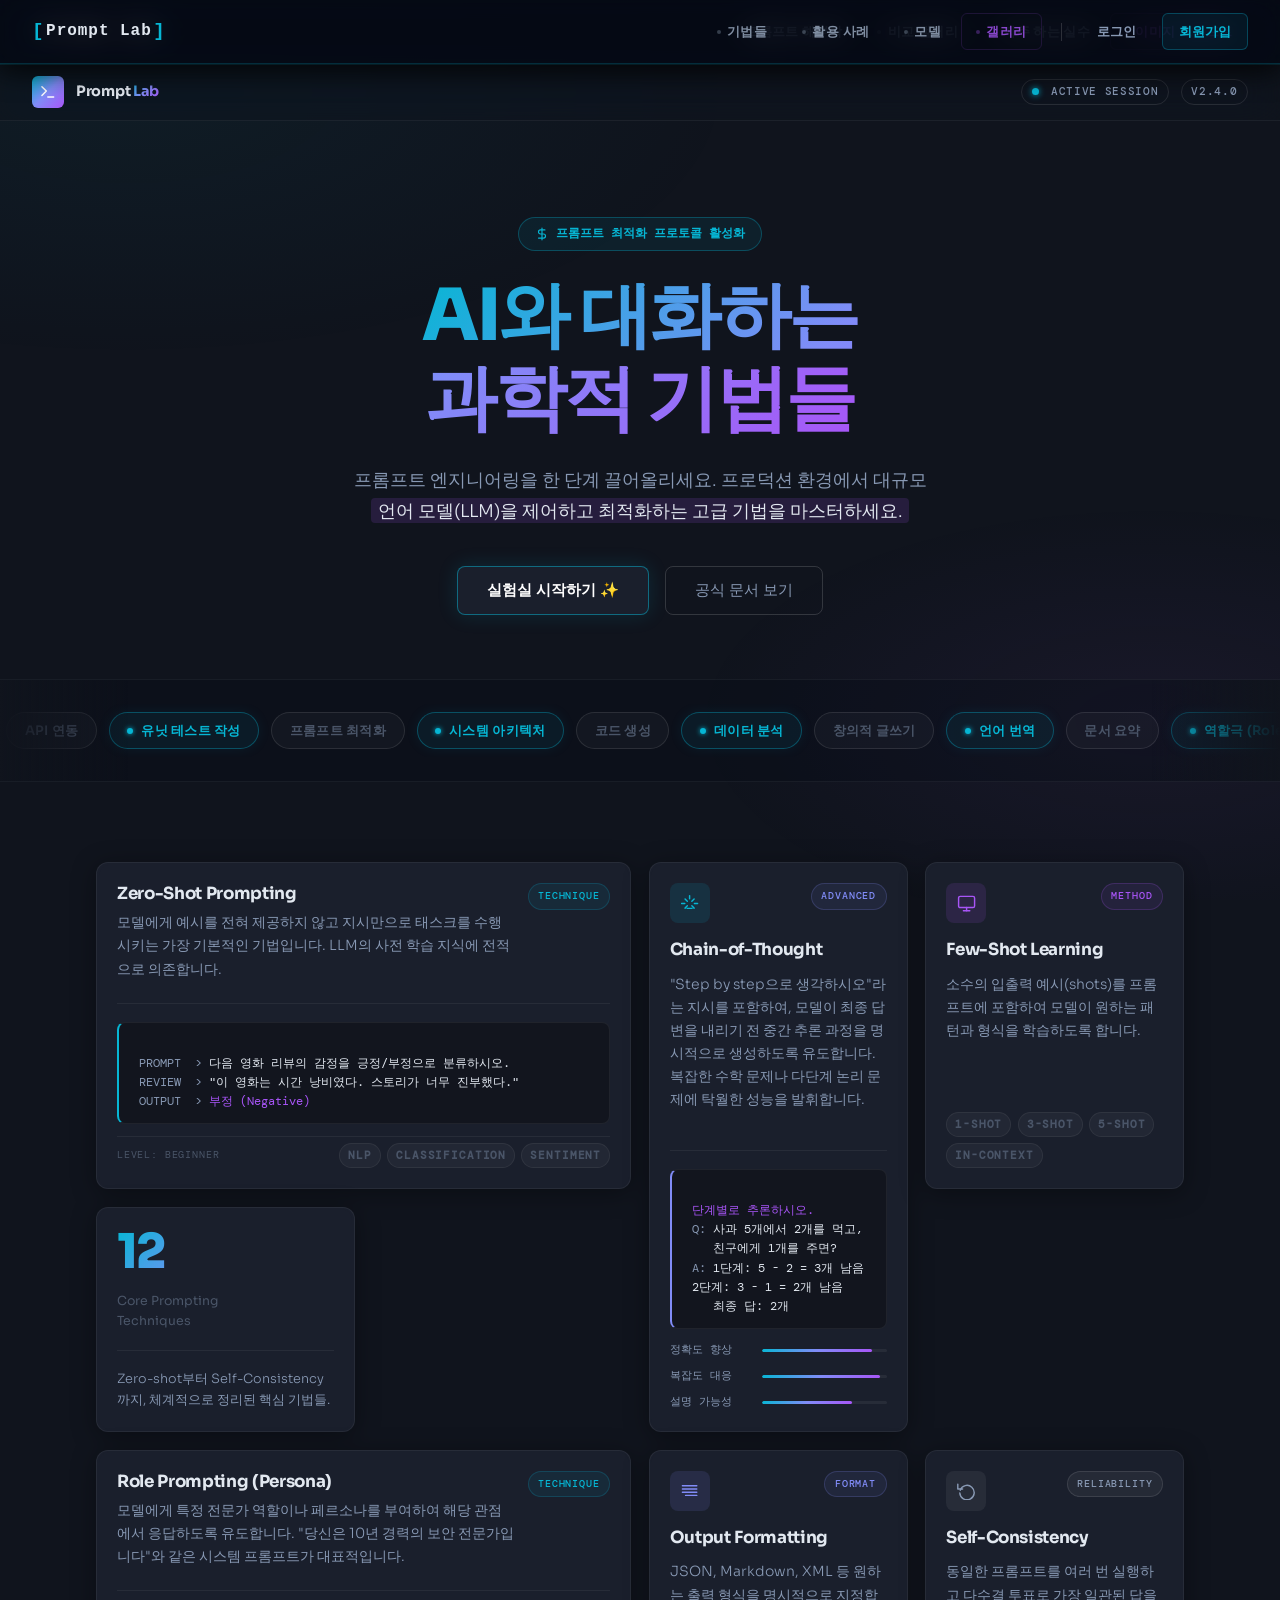
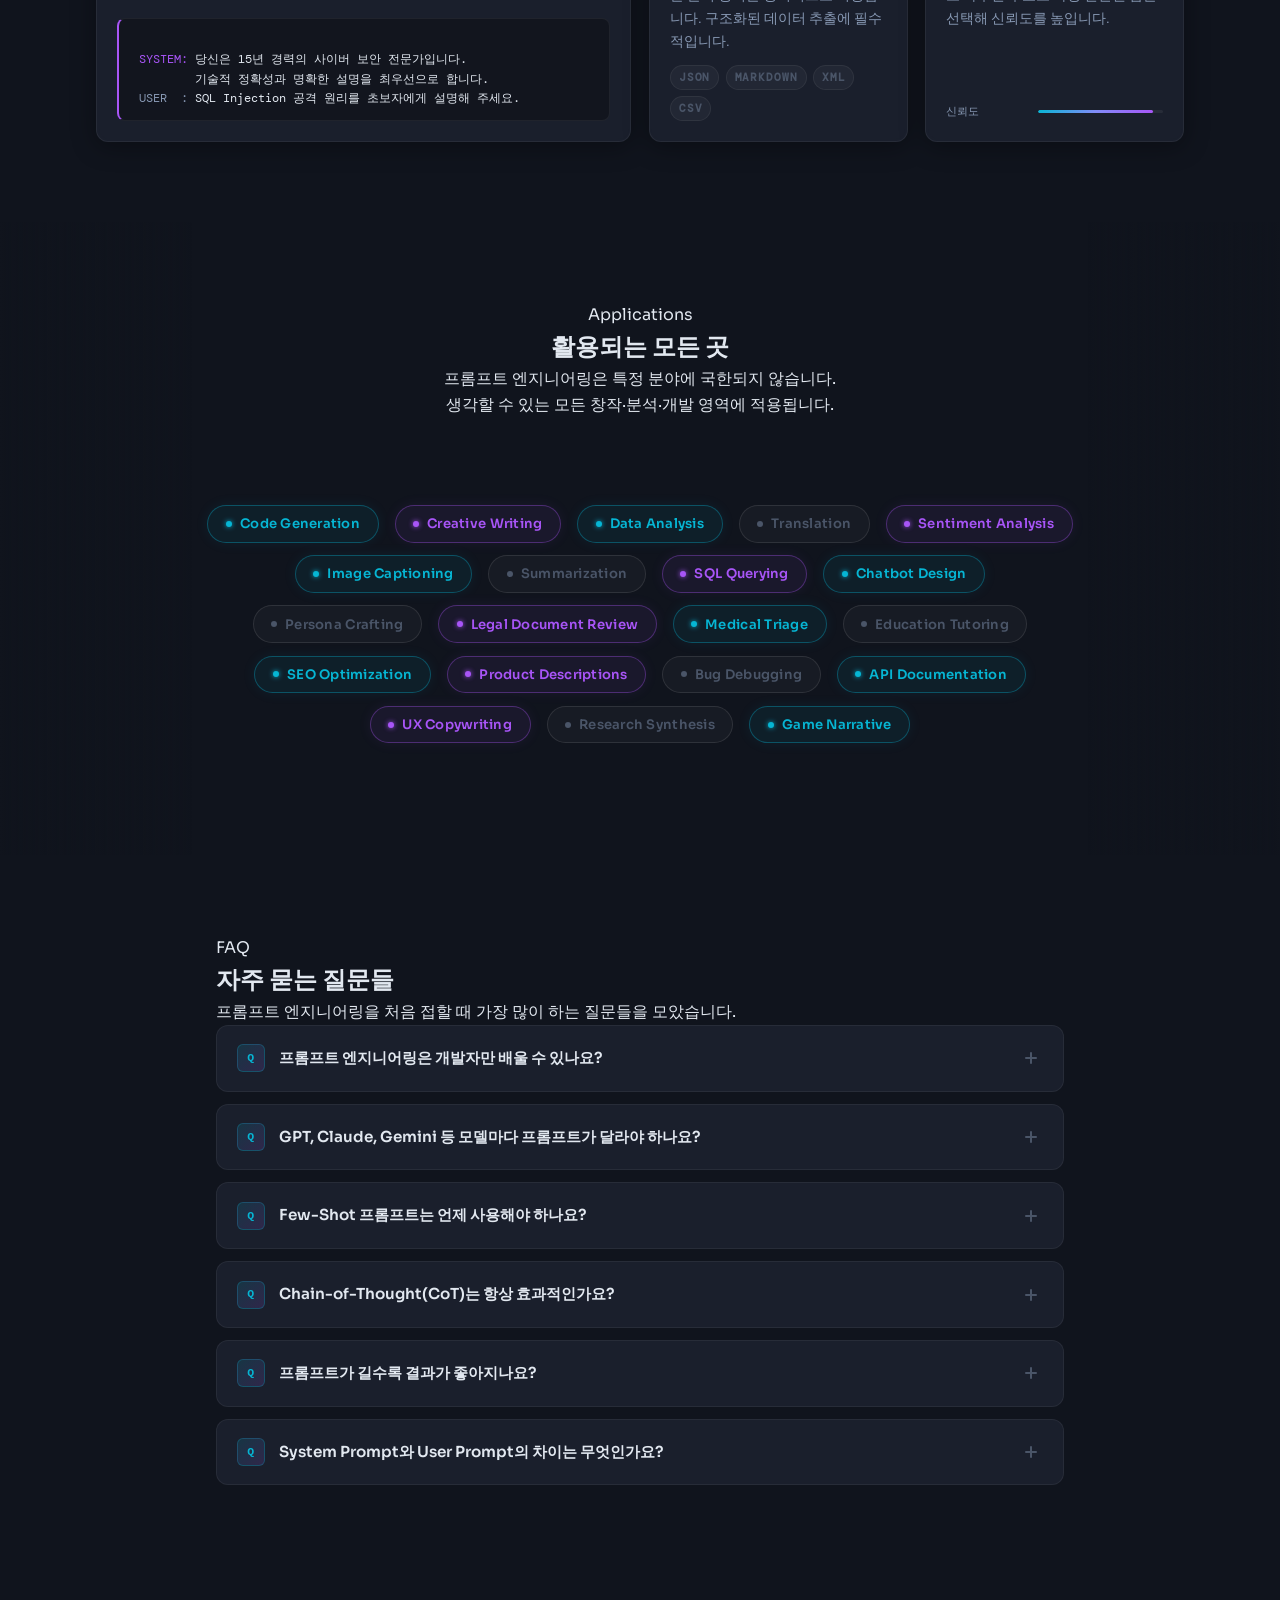
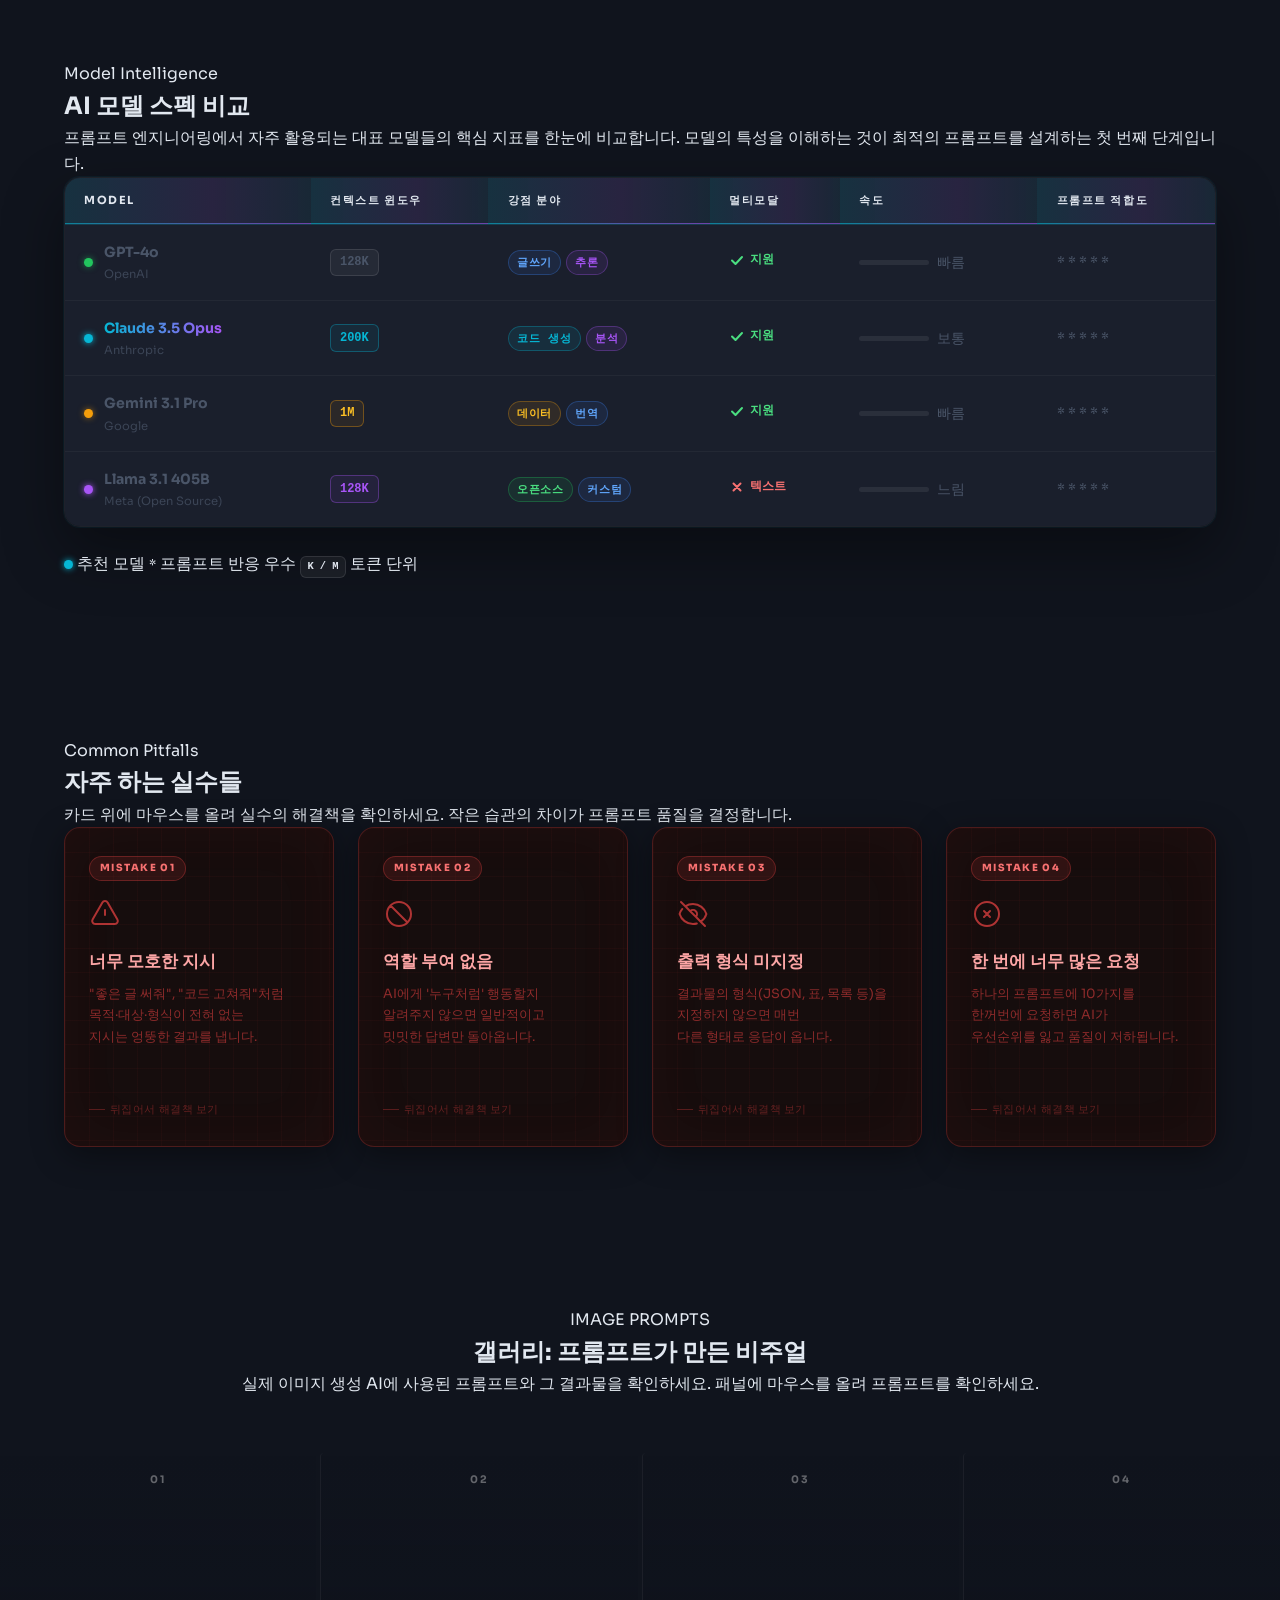
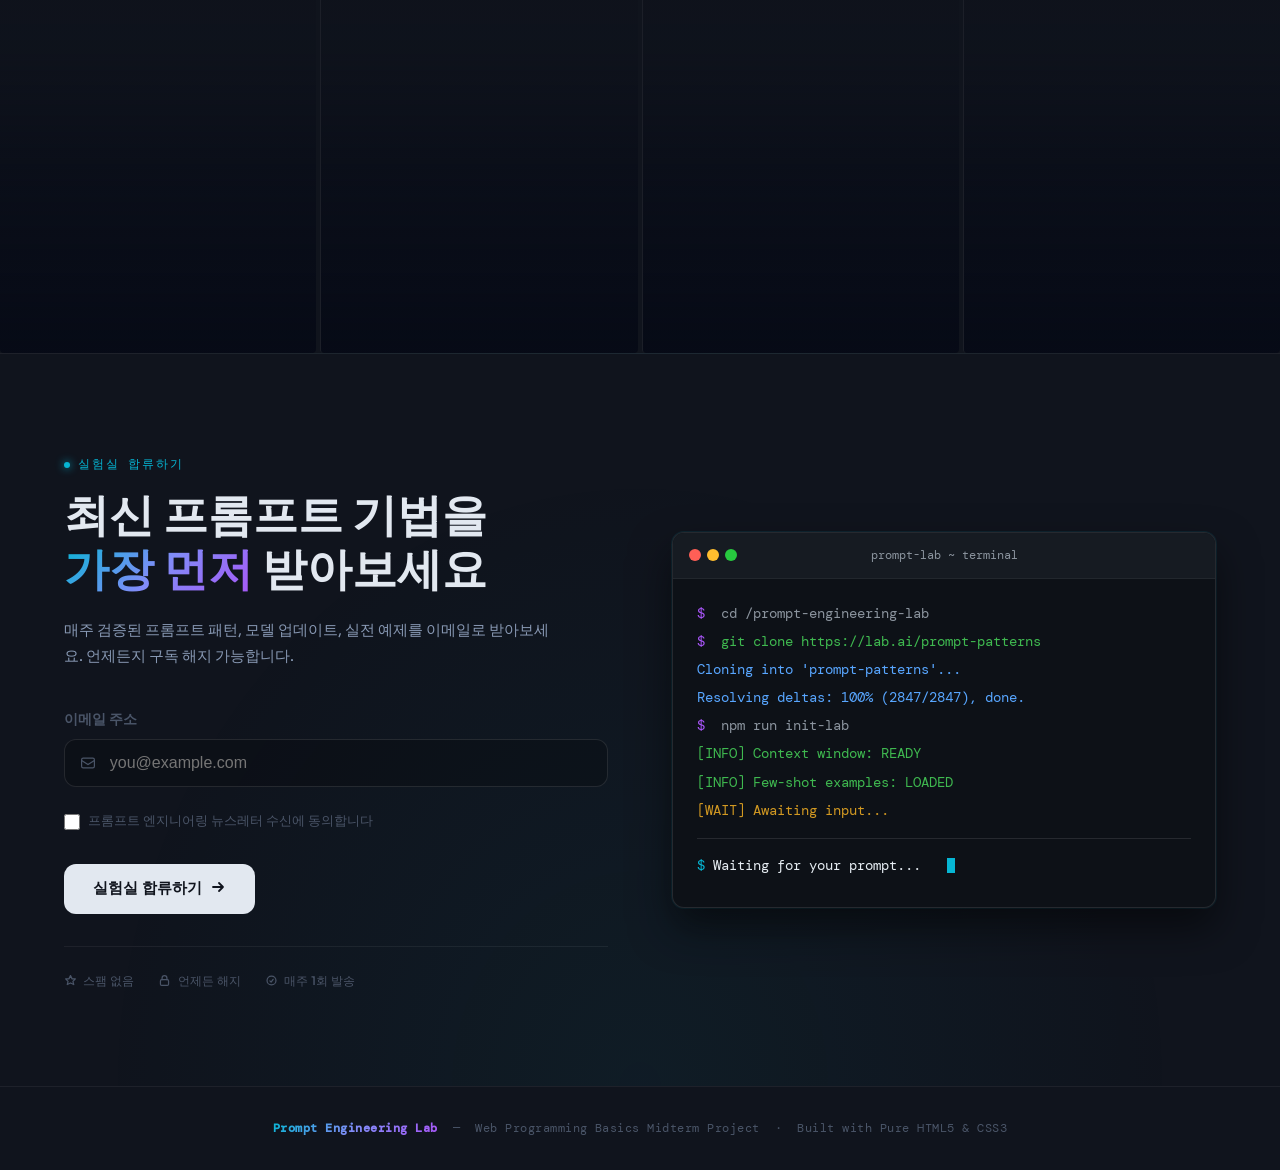
==== commit b9e9c336: "글씨 수정" ====
--- a/index.html
+++ b/index.html
@@ -1,1327 +1,1327 @@
-<!DOCTYPE html>
-<html lang="ko">
-<head>
-  <meta charset="UTF-8" />
-  <meta name="viewport" content="width=device-width, initial-scale=1.0" />
-  <meta name="description" content="프롬프트 엔지니어링 핵심 기법을 탐구하는 실험실 페이지입니다." />
-  <title>Prompt Engineering Lab</title>
-  <link rel="preconnect" href="https://fonts.googleapis.com" />
-  <link rel="preconnect" href="https://fonts.gstatic.com" crossorigin />
-  <link href="https://fonts.googleapis.com/css2?family=DM+Mono:wght@400;500&family=Sora:wght@300;400;600;700;800&display=swap" rel="stylesheet" />
-  <link rel="stylesheet" href="style.css" />
-  
-</head>
-
-<body>
-  <header class="nav-header">
-  <div class="nav-inner">
-
-    <header class="nav-header">
-  <div class="nav-inner">
-
-    <!-- 왼쪽: 로고 -->
-    <a href="#" class="nav-logo">
-      <span class="nav-logo__bracket">[</span>
-      Prompt Lab
-      <span class="nav-logo__bracket">]</span>
-    </a>
-
-    <!-- 오른쪽 전체 영역 (메뉴 + 버튼) -->
-    <div class="nav-right">
-      
-      <!-- 기존 링크 목록 -->
-      <ul class="nav-links">
-        <li>
-          <a href="#section-anatomy" class="nav-link">
-            <span class="nav-link__dot"></span>기법들
-          </a>
-        </li>
-        <li>
-          <a href="#section-gallery" class="nav-link">
-            <span class="nav-link__dot"></span>활용 사례
-          </a>
-        </li>
-        <li>
-          <a href="#section-mistakes" class="nav-link">
-            <span class="nav-link__dot"></span>모델
-          </a>
-        </li>
-        <li>
-          <a href="#section-image" class="nav-link nav-link--accent">
-            <span class="nav-link__dot"></span>갤러리
-          </a>
-        </li>
-      </ul>
-
-      <!-- 메뉴와 인증 버튼을 구분하는 세로선 -->
-      <div class="nav-divider" aria-hidden="true"></div>
-
-      <!-- 신규: 로그인 & 회원가입 영역 -->
-      <div class="nav-auth">
-        <a href="#login" class="nav-btn nav-btn--ghost">로그인</a>
-        <a href="#signup" class="nav-btn nav-btn--glow">회원가입</a>
-      </div>
-
-    </div><!-- /.nav-right -->
-
-  </div>
-</header>
-
-    <!-- 왼쪽: 로고 -->
-    <a href="#" class="nav-logo">
-      <span class="nav-logo__bracket">[</span>
-      Prompt Lab
-      <span class="nav-logo__bracket">]</span>
-    </a>
-
-    <!-- 오른쪽: 링크 목록 -->
-    <ul class="nav-links">
-      <li>
-        <a href="#section-anatomy" class="nav-link">
-          <span class="nav-link__dot"></span>
-          프롬프트 해부학
-        </a>
-      </li>
-      <li>
-        <a href="#section-gallery" class="nav-link">
-          <span class="nav-link__dot"></span>
-          비교 갤러리
-        </a>
-      </li>
-      <li>
-        <a href="#section-mistakes" class="nav-link">
-          <span class="nav-link__dot"></span>
-          자주 하는 실수
-        </a>
-      </li>
-      <li>
-        <a href="#section-image" class="nav-link nav-link--accent">
-          <span class="nav-link__dot"></span>
-          이미지 프롬프트
-        </a>
-      </li>
-    </ul>
-
-  </div>
-</header>
-  <!-- =====================================================
-       HEADER: Glassmorphism Sticky Nav
-  ====================================================== -->
-  <header class="site-header" role="banner">
-    <div class="header-logo" aria-label="Prompt Engineering Lab 로고">
-      <div class="logo-icon" aria-hidden="true">
-        <!-- SVG: 터미널 아이콘 -->
-        <svg viewBox="0 0 24 24" aria-hidden="true">
-          <polyline points="4 17 10 11 4 5"></polyline>
-          <line x1="12" y1="19" x2="20" y2="19"></line>
-        </svg>
-      </div>
-      <span class="logo-text">Prompt<span> Lab</span></span>
-    </div>
-    <div class="header-meta">
-      <span class="header-badge">
-        <span class="status-dot" aria-hidden="true"></span>
-        Active Session
-      </span>
-      <span class="header-badge">v2.4.0</span>
-    </div>
-  </header>
-
-  <!-- =====================================================
-       MAIN CONTENT
-  ====================================================== -->
-  <main role="main">
-
-    <!-- HERO -->
-    <section class="hero hero--centered" aria-labelledby="hero-heading">
-      
-      <!-- 상단 상태 배지 -->
-      <div class="hero-badge">
-        <svg width="14" height="14" viewBox="0 0 24 24" fill="none" stroke="currentColor" stroke-width="2" stroke-linecap="round" stroke-linejoin="round"><path d="M12 2v20M17 5H9.5a3.5 3.5 0 0 0 0 7h5a3.5 3.5 0 0 1 0 7H6"/></svg>
-        v2.0 프로토콜 초기화 완료
-      </div>
-
-      <!-- 메인 타이틀 (전체 그라데이션) -->
-      <h1 class="hero-title" id="hero-heading">
-        <span class="gradient-word">AI와 대화하는 과학적 기법<br/>들</span>
-      </h1>
-
-      <!-- 설명 텍스트 및 보라색 하이라이트 -->
-      <p class="hero-description">
-        프롬프트 엔지니어링을 한 단계 끌어올리세요. 프로덕션 환경에서 대규모<br/>
-        <span class="text-highlight">언어 모델(LLM)을 제어하고 최적화하는 고급 기법을 마스터하세요.</span>
-      </p>
-
-      <!-- 하단 버튼 2개 -->
-      <div class="hero-buttons">
-        <button class="btn-primary">실험실 시작하기 ✨</button>
-        <button class="btn-secondary">공식 문서 보기</button>
-      </div>
-
-    </section>
-
-
-    <!-- ============================================================
-         새롭게 추가된 한 줄짜리 마키(Marquee) 구분선 
-         ============================================================ -->
-    <div class="hero-marquee-divider">
-      <div class="marquee-wrapper" style="margin-bottom: 0;">
-        <div class="marquee-track marquee-track--fwd">
-          <!-- 원본 리스트 -->
-          <ul class="marquee-list">
-            <li class="marquee-pill marquee-pill--default">API 연동</li>
-            <li class="marquee-pill marquee-pill--cyan"><span class="marquee-pill__dot"></span>유닛 테스트 작성</li>
-            <li class="marquee-pill marquee-pill--default">프롬프트 최적화</li>
-            <li class="marquee-pill marquee-pill--cyan"><span class="marquee-pill__dot"></span>시스템 아키텍처</li>
-            <li class="marquee-pill marquee-pill--default">코드 생성</li>
-            <li class="marquee-pill marquee-pill--cyan"><span class="marquee-pill__dot"></span>데이터 분석</li>
-            <li class="marquee-pill marquee-pill--default">창의적 글쓰기</li>
-            <li class="marquee-pill marquee-pill--cyan"><span class="marquee-pill__dot"></span>언어 번역</li>
-            <li class="marquee-pill marquee-pill--default">문서 요약</li>
-            <li class="marquee-pill marquee-pill--cyan"><span class="marquee-pill__dot"></span>역할극 (Role-playing)</li>
-            <li class="marquee-pill marquee-pill--default">논리적 추론</li>
-            <li class="marquee-pill marquee-pill--cyan"><span class="marquee-pill__dot"></span>수학 문제 해결</li>
-          </ul>
-          <!-- 무한 루프용 복제 리스트 -->
-          <ul class="marquee-list" aria-hidden="true">
-            <li class="marquee-pill marquee-pill--default">API 연동</li>
-            <li class="marquee-pill marquee-pill--cyan"><span class="marquee-pill__dot"></span>유닛 테스트 작성</li>
-            <li class="marquee-pill marquee-pill--default">프롬프트 최적화</li>
-            <li class="marquee-pill marquee-pill--cyan"><span class="marquee-pill__dot"></span>시스템 아키텍처</li>
-            <li class="marquee-pill marquee-pill--default">코드 생성</li>
-            <li class="marquee-pill marquee-pill--cyan"><span class="marquee-pill__dot"></span>데이터 분석</li>
-            <li class="marquee-pill marquee-pill--default">창의적 글쓰기</li>
-            <li class="marquee-pill marquee-pill--cyan"><span class="marquee-pill__dot"></span>언어 번역</li>
-            <li class="marquee-pill marquee-pill--default">문서 요약</li>
-            <li class="marquee-pill marquee-pill--cyan"><span class="marquee-pill__dot"></span>역할극 (Role-playing)</li>
-            <li class="marquee-pill marquee-pill--default">논리적 추론</li>
-            <li class="marquee-pill marquee-pill--cyan"><span class="marquee-pill__dot"></span>수학 문제 해결</li>
-          </ul>
-        </div>
-      </div>
-    </div>
-
-    <!-- BENTO GRID -->
-    <section id="section-anatomy" class="bento-grid" aria-label="프롬프트 엔지니어링 기법 카드 목록">
-
-      <!-- ───────────────────────────────────────────
-           Card 01: Zero-Shot Prompting [WIDE: span 2]
-      ─────────────────────────────────────────── -->
-      <article class="prompt-card card--wide" aria-label="Zero-Shot Prompting 카드">
-        <div class="card-header">
-          <div>
-            <h2 class="card-title">Zero-Shot Prompting</h2>
-            <p class="card-description" style="margin-top: 0.4rem;">
-              모델에게 예시를 전혀 제공하지 않고 지시만으로 태스크를 수행시키는 가장 기본적인 기법입니다.
-              LLM의 사전 학습 지식에 전적으로 의존합니다.
-            </p>
-          </div>
-          <span class="badge badge--technique">Technique</span>
-        </div>
-        <div class="card-divider" aria-hidden="true"></div>
-        <code class="card-code" aria-label="Zero-Shot 프롬프트 예시">
-<span class="token-prompt">PROMPT  &gt;</span> <span class="token-value">다음 영화 리뷰의 감정을 긍정/부정으로 분류하시오.</span>
-<span class="token-prompt">REVIEW  &gt;</span> <span class="token-value">"이 영화는 시간 낭비였다. 스토리가 너무 진부했다."</span>
-<span class="token-prompt">OUTPUT  &gt;</span> <span class="token-role">부정 (Negative)</span></code>
-        <div class="card-footer">
-          <span class="card-level">Level: Beginner</span>
-          <div class="tag-group" style="margin-top: 0;">
-            <span class="tag">NLP</span>
-            <span class="tag">Classification</span>
-            <span class="tag">Sentiment</span>
-          </div>
-        </div>
-      </article>
-
-      <!-- ───────────────────────────────────────────
-           Card 02: Chain-of-Thought [TALL: row span 2]
-      ─────────────────────────────────────────── -->
-      <article class="prompt-card card--tall" aria-label="Chain-of-Thought 카드">
-        <div class="card-header">
-          <div class="card-icon-box cyan" aria-hidden="true">
-            <svg viewBox="0 0 24 24">
-              <path d="M9 18h6M12 2v4M6.34 6.34l2.83 2.83M2 12h4M17.66 6.34l-2.83 2.83M22 12h-4M6.34 17.66l2.83-2.83M17.66 17.66l-2.83-2.83"></path>
-            </svg>
-          </div>
-          <span class="badge badge--advanced">Advanced</span>
-        </div>
-        <h2 class="card-title">Chain-of-Thought</h2>
-        <p class="card-description">
-          "Step by step으로 생각하시오"라는 지시를 포함하여, 모델이 최종 답변을 내리기 전
-          중간 추론 과정을 명시적으로 생성하도록 유도합니다.
-          복잡한 수학 문제나 다단계 논리 문제에 탁월한 성능을 발휘합니다.
-        </p>
-        <div class="card-divider" aria-hidden="true"></div>
-        <code class="card-code" style="border-left-color: var(--neon-mid);" aria-label="CoT 프롬프트 예시">
-<span class="token-role">단계별로 추론하시오.</span>
-<span class="token-prompt">Q:</span> <span class="token-value">사과 5개에서 2개를 먹고,
-   친구에게 1개를 주면?</span>
-<span class="token-prompt">A:</span> <span class="token-value">1단계: 5 - 2 = 3개 남음
-2단계: 3 - 1 = 2개 남음
-   최종 답: 2개</span></code>
-        <div class="progress-group">
-          <div class="progress-item">
-            <span class="progress-label">정확도 향상</span>
-            <div class="progress-bar-track" role="progressbar" aria-valuenow="88" aria-valuemin="0" aria-valuemax="100" aria-label="정확도 향상 88%">
-              <div class="progress-bar-fill" style="width: 88%;"></div>
-            </div>
-          </div>
-          <div class="progress-item">
-            <span class="progress-label">복잡도 대응</span>
-            <div class="progress-bar-track" role="progressbar" aria-valuenow="95" aria-valuemin="0" aria-valuemax="100" aria-label="복잡도 대응 95%">
-              <div class="progress-bar-fill" style="width: 95%;"></div>
-            </div>
-          </div>
-          <div class="progress-item">
-            <span class="progress-label">설명 가능성</span>
-            <div class="progress-bar-track" role="progressbar" aria-valuenow="72" aria-valuemin="0" aria-valuemax="100" aria-label="설명 가능성 72%">
-              <div class="progress-bar-fill" style="width: 72%;"></div>
-            </div>
-          </div>
-        </div>
-      </article>
-
-      <!-- ───────────────────────────────────────────
-           Card 03: Few-Shot Learning [NORMAL]
-      ─────────────────────────────────────────── -->
-      <article class="prompt-card" aria-label="Few-Shot Learning 카드">
-        <div class="card-header">
-          <div class="card-icon-box purple" aria-hidden="true">
-            <svg viewBox="0 0 24 24">
-              <rect x="2" y="3" width="20" height="14" rx="2" ry="2"></rect>
-              <line x1="8" y1="21" x2="16" y2="21"></line>
-              <line x1="12" y1="17" x2="12" y2="21"></line>
-            </svg>
-          </div>
-          <span class="badge badge--method">Method</span>
-        </div>
-        <h2 class="card-title">Few-Shot Learning</h2>
-        <p class="card-description">
-          소수의 입출력 예시(shots)를 프롬프트에 포함하여 모델이 원하는 패턴과 형식을 학습하도록 합니다.
-        </p>
-        <div class="tag-group">
-          <span class="tag">1-shot</span>
-          <span class="tag">3-shot</span>
-          <span class="tag">5-shot</span>
-          <span class="tag">In-Context</span>
-        </div>
-      </article>
-
-      <!-- ───────────────────────────────────────────
-           Card 04: Stat Card [NORMAL]
-      ─────────────────────────────────────────── -->
-      <article class="prompt-card" aria-label="통계 카드: 핵심 기법 수">
-        <p class="stat-number" aria-label="12가지">12</p>
-        <p class="stat-label">Core Prompting<br />Techniques</p>
-        <div class="card-divider" aria-hidden="true"></div>
-        <p class="card-description" style="font-size: 0.8rem;">
-          Zero-shot부터 Self-Consistency까지,
-          체계적으로 정리된 핵심 기법들.
-        </p>
-      </article>
-
-      <!-- ───────────────────────────────────────────
-           Card 05: Role Prompting [WIDE: span 2]
-      ─────────────────────────────────────────── -->
-      <article class="prompt-card card--wide" aria-label="Role Prompting 카드">
-        <div class="card-header">
-          <div>
-            <h2 class="card-title">Role Prompting (Persona)</h2>
-            <p class="card-description" style="margin-top: 0.4rem;">
-              모델에게 특정 전문가 역할이나 페르소나를 부여하여 해당 관점에서 응답하도록 유도합니다.
-              "당신은 10년 경력의 보안 전문가입니다"와 같은 시스템 프롬프트가 대표적입니다.
-            </p>
-          </div>
-          <span class="badge badge--technique">Technique</span>
-        </div>
-        <div class="card-divider" aria-hidden="true"></div>
-        <code class="card-code" style="border-left-color: var(--neon-purple);" aria-label="Role Prompting 예시">
-<span class="token-role">SYSTEM:</span> <span class="token-value">당신은 15년 경력의 사이버 보안 전문가입니다.
-        기술적 정확성과 명확한 설명을 최우선으로 합니다.</span>
-<span class="token-prompt">USER  :</span> <span class="token-value">SQL Injection 공격 원리를 초보자에게 설명해 주세요.</span></code>
-      </article>
-
-      <!-- ───────────────────────────────────────────
-           Card 06: Output Formatting [NORMAL]
-      ─────────────────────────────────────────── -->
-      <article class="prompt-card" aria-label="Output Formatting 카드">
-        <div class="card-header">
-          <div class="card-icon-box mid" aria-hidden="true">
-            <svg viewBox="0 0 24 24">
-              <line x1="21" y1="10" x2="3" y2="10"></line>
-              <line x1="21" y1="6"  x2="3" y2="6"></line>
-              <line x1="21" y1="14" x2="3" y2="14"></line>
-              <line x1="21" y1="18" x2="7" y2="18"></line>
-            </svg>
-          </div>
-          <span class="badge badge--advanced">Format</span>
-        </div>
-        <h2 class="card-title">Output Formatting</h2>
-        <p class="card-description">
-          JSON, Markdown, XML 등 원하는 출력 형식을 명시적으로 지정합니다. 구조화된 데이터 추출에 필수적입니다.
-        </p>
-        <div class="tag-group">
-          <span class="tag">JSON</span>
-          <span class="tag">Markdown</span>
-          <span class="tag">XML</span>
-          <span class="tag">CSV</span>
-        </div>
-      </article>
-
-      <!-- ───────────────────────────────────────────
-           Card 07: Self-Consistency [NORMAL]
-      ─────────────────────────────────────────── -->
-      <article class="prompt-card" aria-label="Self-Consistency 카드">
-        <div class="card-header">
-          <div class="card-icon-box neutral" aria-hidden="true">
-            <svg viewBox="0 0 24 24">
-              <polyline points="1 4 1 10 7 10"></polyline>
-              <path d="M3.51 15a9 9 0 1 0 .49-3.51"></path>
-            </svg>
-          </div>
-          <span class="badge badge--neutral">Reliability</span>
-        </div>
-        <h2 class="card-title">Self-Consistency</h2>
-        <p class="card-description">
-          동일한 프롬프트를 여러 번 실행하고 다수결 투표로 가장 일관된 답을 선택해 신뢰도를 높입니다.
-        </p>
-        <div class="progress-group">
-          <div class="progress-item">
-            <span class="progress-label">신뢰도</span>
-            <div class="progress-bar-track" role="progressbar" aria-valuenow="92" aria-valuemin="0" aria-valuemax="100" aria-label="신뢰도 92%">
-              <div class="progress-bar-fill" style="width: 92%;"></div>
-            </div>
-          </div>
-        </div>
-      </article>
-
-    </section>
-    <!-- END BENTO GRID -->
-
-  </main>
-
-  <!-- =====================================================
-       FOOTER
-  ====================================================== -->
-  <section class="marquee-section" aria-label="프롬프트 엔지니어링 적용 분야">
-
-  <div class="section-header">
-    <p class="section-eyebrow">Applications</p>
-    <h2 class="section-title">
-      활용되는 모든 곳
-    </h2>
-    <p class="section-desc">
-      프롬프트 엔지니어링은 특정 분야에 국한되지 않습니다.<br>
-      생각할 수 있는 모든 창작·분석·개발 영역에 적용됩니다.
-    </p>
-  </div>
-
-  <!-- ============================================================
-     고정형 태그 클라우드 (Static Tag List)
-============================================================= -->
-<div class="static-tags-wrapper">
-  <ul class="static-tags-list">
-    <!-- 기존 트랙 1 내용 -->
-    <li class="marquee-pill marquee-pill--cyan"><span class="marquee-pill__dot"></span>Code Generation</li>
-    <li class="marquee-pill marquee-pill--purple"><span class="marquee-pill__dot"></span>Creative Writing</li>
-    <li class="marquee-pill marquee-pill--cyan"><span class="marquee-pill__dot"></span>Data Analysis</li>
-    <li class="marquee-pill marquee-pill--default"><span class="marquee-pill__dot"></span>Translation</li>
-    <li class="marquee-pill marquee-pill--purple"><span class="marquee-pill__dot"></span>Sentiment Analysis</li>
-    <li class="marquee-pill marquee-pill--cyan"><span class="marquee-pill__dot"></span>Image Captioning</li>
-    <li class="marquee-pill marquee-pill--default"><span class="marquee-pill__dot"></span>Summarization</li>
-    <li class="marquee-pill marquee-pill--purple"><span class="marquee-pill__dot"></span>SQL Querying</li>
-    <li class="marquee-pill marquee-pill--cyan"><span class="marquee-pill__dot"></span>Chatbot Design</li>
-    <li class="marquee-pill marquee-pill--default"><span class="marquee-pill__dot"></span>Persona Crafting</li>
-    
-    <!-- 기존 트랙 2 내용 -->
-    <li class="marquee-pill marquee-pill--purple"><span class="marquee-pill__dot"></span>Legal Document Review</li>
-    <li class="marquee-pill marquee-pill--cyan"><span class="marquee-pill__dot"></span>Medical Triage</li>
-    <li class="marquee-pill marquee-pill--default"><span class="marquee-pill__dot"></span>Education Tutoring</li>
-    <li class="marquee-pill marquee-pill--cyan"><span class="marquee-pill__dot"></span>SEO Optimization</li>
-    <li class="marquee-pill marquee-pill--purple"><span class="marquee-pill__dot"></span>Product Descriptions</li>
-    <li class="marquee-pill marquee-pill--default"><span class="marquee-pill__dot"></span>Bug Debugging</li>
-    <li class="marquee-pill marquee-pill--cyan"><span class="marquee-pill__dot"></span>API Documentation</li>
-    <li class="marquee-pill marquee-pill--purple"><span class="marquee-pill__dot"></span>UX Copywriting</li>
-    <li class="marquee-pill marquee-pill--default"><span class="marquee-pill__dot"></span>Research Synthesis</li>
-    <li class="marquee-pill marquee-pill--cyan"><span class="marquee-pill__dot"></span>Game Narrative</li>
-  </ul>
-</div>
-
-</section>
-
-
-<!-- ============================================================
-     [섹션 4] FAQ 아코디언 (details/summary, JS 없음)
-     삽입 위치: 섹션 3 </section> 바로 다음, <footer> 바로 위
-     ============================================================ -->
-<section class="faq-section">
-
-  <div class="section-header">
-    <p class="section-eyebrow">FAQ</p>
-    <h2 class="section-title">
-      자주 묻는 <span class="section-title--accent">질문들</span>
-    </h2>
-    <p class="section-desc">
-      프롬프트 엔지니어링을 처음 접할 때 가장 많이 하는 질문들을 모았습니다.
-    </p>
-  </div>
-
-  <div class="faq-list">
-
-    <details class="faq-item">
-      <summary class="faq-summary">
-        <span class="faq-q-label">Q</span>
-        <span class="faq-question">프롬프트 엔지니어링은 개발자만 배울 수 있나요?</span>
-        <span class="faq-icon" aria-hidden="true"></span>
-      </summary>
-      <div class="faq-answer">
-        <p>
-          전혀 그렇지 않습니다. 프롬프트 엔지니어링은 <strong class="faq-strong">코딩 지식이 없어도 배울 수 있는 커뮤니케이션 기술</strong>에 가깝습니다.
-          마케터, 작가, 연구자, 교육자 등 다양한 직군의 전문가들이 이미 적극적으로 활용하고 있습니다.
-          핵심은 AI 모델이 어떻게 생각하는지를 이해하고, 그에 맞게 의도를 명확히 전달하는 능력입니다.
-        </p>
-        <ul class="faq-tag-list">
-          <li class="badge badge--cyan">비개발자 친화적</li>
-          <li class="badge badge--outline">커뮤니케이션 스킬</li>
-          <li class="badge badge--outline">진입 장벽 낮음</li>
-        </ul>
-      </div>
-    </details>
-
-    <details class="faq-item">
-      <summary class="faq-summary">
-        <span class="faq-q-label">Q</span>
-        <span class="faq-question">GPT, Claude, Gemini 등 모델마다 프롬프트가 달라야 하나요?</span>
-        <span class="faq-icon" aria-hidden="true"></span>
-      </summary>
-      <div class="faq-answer">
-        <p>
-          핵심 원칙(Context, Task, Constraint, Format)은 어느 모델에나 동일하게 적용됩니다.
-          다만 <strong class="faq-strong">모델별 특성과 학습 방식이 다르기 때문에</strong> 세부 표현이나 강조점은 조금씩 달라질 수 있습니다.
-          예를 들어 Claude는 역할 부여에 민감하고, GPT-4o는 단계별 지시에 잘 반응하는 경향이 있습니다.
-        </p>
-        <ul class="faq-tag-list">
-          <li class="badge badge--purple">모델 불가지론적 접근</li>
-          <li class="badge badge--outline">미세 조정 필요</li>
-        </ul>
-      </div>
-    </details>
-
-    <details class="faq-item">
-      <summary class="faq-summary">
-        <span class="faq-q-label">Q</span>
-        <span class="faq-question">Few-Shot 프롬프트는 언제 사용해야 하나요?</span>
-        <span class="faq-icon" aria-hidden="true"></span>
-      </summary>
-      <div class="faq-answer">
-        <p>
-          출력 형식이 매우 특정하거나, Zero-Shot으로 원하는 결과를 얻기 어려울 때 사용합니다.
-          예를 들어 <strong class="faq-strong">특정 브랜드 보이스로 카피라이팅</strong>을 해야 하거나,
-          <strong class="faq-strong">정형화된 JSON/CSV 구조</strong>로 데이터를 추출해야 할 때 2~5개의 예시를 제공하면 정확도가 크게 향상됩니다.
-          단, 예시가 너무 많으면 토큰 비용이 증가하므로 균형을 맞추는 것이 중요합니다.
-        </p>
-        <ul class="faq-tag-list">
-          <li class="badge badge--cyan">Few-Shot</li>
-          <li class="badge badge--outline">2-5개 예시 권장</li>
-          <li class="badge badge--outline">구조화된 출력</li>
-        </ul>
-      </div>
-    </details>
-
-    <details class="faq-item">
-      <summary class="faq-summary">
-        <span class="faq-q-label">Q</span>
-        <span class="faq-question">Chain-of-Thought(CoT)는 항상 효과적인가요?</span>
-        <span class="faq-icon" aria-hidden="true"></span>
-      </summary>
-      <div class="faq-answer">
-        <p>
-          CoT는 <strong class="faq-strong">추론 단계가 필요한 복잡한 문제</strong>에서 뛰어난 효과를 보입니다.
-          수학 계산, 논리적 추론, 다단계 분석 등이 대표적입니다.
-          반면 간단한 사실 확인이나 단순 번역처럼 직접적인 답이 있는 작업에는 불필요한 토큰 낭비가 될 수 있습니다.
-          &ldquo;단계적으로 생각해 줘(Think step by step)&rdquo;라는 한 문장이 놀라운 성능 향상을 가져올 수 있습니다.
-        </p>
-        <ul class="faq-tag-list">
-          <li class="badge badge--purple">Chain-of-Thought</li>
-          <li class="badge badge--outline">복잡한 추론에 최적</li>
-          <li class="badge badge--outline">토큰 효율 고려</li>
-        </ul>
-      </div>
-    </details>
-
-    <details class="faq-item">
-      <summary class="faq-summary">
-        <span class="faq-q-label">Q</span>
-        <span class="faq-question">프롬프트가 길수록 결과가 좋아지나요?</span>
-        <span class="faq-icon" aria-hidden="true"></span>
-      </summary>
-      <div class="faq-answer">
-        <p>
-          길이와 품질은 비례하지 않습니다. <strong class="faq-strong">명확성과 밀도</strong>가 핵심입니다.
-          불필요한 수식어, 중복 지시, 모호한 표현은 오히려 모델을 혼란스럽게 합니다.
-          &ldquo;친절하고 전문적이고 간결하고 이해하기 쉽게&rdquo; 같은 중첩된 수식보다
-          &ldquo;대상 독자: 비전공자 성인, 톤: 간결하고 친근하게&rdquo; 처럼 <strong class="faq-strong">구조화된 지시</strong>가 훨씬 효과적입니다.
-        </p>
-        <ul class="faq-tag-list">
-          <li class="badge badge--cyan">명확성 > 길이</li>
-          <li class="badge badge--outline">구조화 우선</li>
-          <li class="badge badge--outline">중복 제거</li>
-        </ul>
-      </div>
-    </details>
-
-    <details class="faq-item">
-      <summary class="faq-summary">
-        <span class="faq-q-label">Q</span>
-        <span class="faq-question">System Prompt와 User Prompt의 차이는 무엇인가요?</span>
-        <span class="faq-icon" aria-hidden="true"></span>
-      </summary>
-      <div class="faq-answer">
-        <p>
-          <strong class="faq-strong">System Prompt</strong>는 AI의 전체 행동 방식, 역할, 제약 조건을 정의하는 고수준 지시입니다.
-          마치 직원 교육 매뉴얼처럼, 모든 대화에 일관되게 적용됩니다.
-          반면 <strong class="faq-strong">User Prompt</strong>는 개별 대화에서의 구체적인 요청입니다.
-          API를 직접 활용하는 개발자라면 System Prompt를 통해 페르소나, 응답 형식, 금지 사항을 명확히 설정하는 것이 매우 중요합니다.
-        </p>
-        <ul class="faq-tag-list">
-          <li class="badge badge--purple">System Prompt</li>
-          <li class="badge badge--cyan">User Prompt</li>
-          <li class="badge badge--outline">역할 분리 설계</li>
-        </ul>
-      </div>
-    </details>
-
-  </div>
-</section>
-
-<section id="section-gallery" class="table-section">
-  <div class="table-section__inner">
-
-    <div class="section-header">
-      <p class="section-eyebrow">Model Intelligence</p>
-      <h2 class="section-title">
-        AI 모델 <span class="section-title--accent">스펙 비교</span>
-      </h2>
-      <p class="section-desc">
-        프롬프트 엔지니어링에서 자주 활용되는 대표 모델들의 핵심 지표를 한눈에 비교합니다.
-        모델의 특성을 이해하는 것이 최적의 프롬프트를 설계하는 첫 번째 단계입니다.
-      </p>
-    </div>
-
-    <!-- 반응형 래퍼: overflow-x:auto 로 모바일 대응 -->
-    <div class="table-wrapper">
-      <table class="model-table">
-        <thead>
-          <tr>
-            <th scope="col" class="model-table__th model-table__th--model">Model</th>
-            <th scope="col" class="model-table__th">컨텍스트 윈도우</th>
-            <th scope="col" class="model-table__th">강점 분야</th>
-            <th scope="col" class="model-table__th">멀티모달</th>
-            <th scope="col" class="model-table__th">속도</th>
-            <th scope="col" class="model-table__th">프롬프트 적합도</th>
-          </tr>
-        </thead>
-        <tbody>
-          <!-- Row 1: GPT-4o -->
-          <tr class="model-table__row">
-            <td class="model-table__td model-table__td--model">
-              <div class="model-name-wrap">
-                <span class="model-dot model-dot--green"></span>
-                <div>
-                  <strong class="model-name">GPT-4o</strong>
-                  <span class="model-maker">OpenAI</span>
-                </div>
-              </div>
-            </td>
-            <td class="model-table__td">
-              <span class="ctx-badge">128K</span>
-            </td>
-            <td class="model-table__td">
-              <div class="tag-list">
-                <span class="tag tag--blue">글쓰기</span>
-                <span class="tag tag--purple">추론</span>
-              </div>
-            </td>
-            <td class="model-table__td">
-              <span class="check-icon check-icon--yes">
-                <svg width="16" height="16" viewBox="0 0 16 16" fill="none">
-                  <path d="M3 8.5L6.5 12L13 5" stroke="currentColor" stroke-width="2" stroke-linecap="round" stroke-linejoin="round"/>
-                </svg>
-                지원
-              </span>
-            </td>
-            <td class="model-table__td">
-              <div class="speed-bar-wrap">
-                <div class="speed-bar">
-                  <div class="speed-bar__fill" style="--fill: 80%"></div>
-                </div>
-                <span class="speed-label">빠름</span>
-              </div>
-            </td>
-            <td class="model-table__td">
-              <div class="star-row">
-                <span class="star star--on">*</span>
-                <span class="star star--on">*</span>
-                <span class="star star--on">*</span>
-                <span class="star star--on">*</span>
-                <span class="star star--half">*</span>
-              </div>
-            </td>
-          </tr>
-
-          <!-- Row 2: Claude 3.5 Opus -->
-          <tr class="model-table__row">
-            <td class="model-table__td model-table__td--model">
-              <div class="model-name-wrap">
-                <span class="model-dot model-dot--cyan"></span>
-                <div>
-                  <strong class="model-name model-name--highlight">Claude 3.5 Opus</strong>
-                  <span class="model-maker">Anthropic</span>
-                </div>
-              </div>
-            </td>
-            <td class="model-table__td">
-              <span class="ctx-badge ctx-badge--cyan">200K</span>
-            </td>
-            <td class="model-table__td">
-              <div class="tag-list">
-                <span class="tag tag--cyan">코드 생성</span>
-                <span class="tag tag--purple">분석</span>
-              </div>
-            </td>
-            <td class="model-table__td">
-              <span class="check-icon check-icon--yes">
-                <svg width="16" height="16" viewBox="0 0 16 16" fill="none">
-                  <path d="M3 8.5L6.5 12L13 5" stroke="currentColor" stroke-width="2" stroke-linecap="round" stroke-linejoin="round"/>
-                </svg>
-                지원
-              </span>
-            </td>
-            <td class="model-table__td">
-              <div class="speed-bar-wrap">
-                <div class="speed-bar">
-                  <div class="speed-bar__fill" style="--fill: 65%"></div>
-                </div>
-                <span class="speed-label">보통</span>
-              </div>
-            </td>
-            <td class="model-table__td">
-              <div class="star-row">
-                <span class="star star--on">*</span>
-                <span class="star star--on">*</span>
-                <span class="star star--on">*</span>
-                <span class="star star--on">*</span>
-                <span class="star star--on">*</span>
-              </div>
-            </td>
-          </tr>
-
-          <!-- Row 3: Gemini 1.5 Pro -->
-          <tr class="model-table__row">
-            <td class="model-table__td model-table__td--model">
-              <div class="model-name-wrap">
-                <span class="model-dot model-dot--yellow"></span>
-                <div>
-                  <strong class="model-name">Gemini 3.1 Pro</strong>
-                  <span class="model-maker">Google</span>
-                </div>
-              </div>
-            </td>
-            <td class="model-table__td">
-              <span class="ctx-badge ctx-badge--yellow">1M</span>
-            </td>
-            <td class="model-table__td">
-              <div class="tag-list">
-                <span class="tag tag--yellow">데이터</span>
-                <span class="tag tag--blue">번역</span>
-              </div>
-            </td>
-            <td class="model-table__td">
-              <span class="check-icon check-icon--yes">
-                <svg width="16" height="16" viewBox="0 0 16 16" fill="none">
-                  <path d="M3 8.5L6.5 12L13 5" stroke="currentColor" stroke-width="2" stroke-linecap="round" stroke-linejoin="round"/>
-                </svg>
-                지원
-              </span>
-            </td>
-            <td class="model-table__td">
-              <div class="speed-bar-wrap">
-                <div class="speed-bar">
-                  <div class="speed-bar__fill" style="--fill: 72%"></div>
-                </div>
-                <span class="speed-label">빠름</span>
-              </div>
-            </td>
-            <td class="model-table__td">
-              <div class="star-row">
-                <span class="star star--on">*</span>
-                <span class="star star--on">*</span>
-                <span class="star star--on">*</span>
-                <span class="star star--on">*</span>
-                <span class="star star--off">*</span>
-              </div>
-            </td>
-          </tr>
-
-          <!-- Row 4: Llama 3.1 405B -->
-          <tr class="model-table__row">
-            <td class="model-table__td model-table__td--model">
-              <div class="model-name-wrap">
-                <span class="model-dot model-dot--purple"></span>
-                <div>
-                  <strong class="model-name">Llama 3.1 405B</strong>
-                  <span class="model-maker">Meta (Open Source)</span>
-                </div>
-              </div>
-            </td>
-            <td class="model-table__td">
-              <span class="ctx-badge ctx-badge--purple">128K</span>
-            </td>
-            <td class="model-table__td">
-              <div class="tag-list">
-                <span class="tag tag--green">오픈소스</span>
-                <span class="tag tag--blue">커스텀</span>
-              </div>
-            </td>
-            <td class="model-table__td">
-              <span class="check-icon check-icon--no">
-                <svg width="16" height="16" viewBox="0 0 16 16" fill="none">
-                  <path d="M4.5 4.5L11.5 11.5M11.5 4.5L4.5 11.5" stroke="currentColor" stroke-width="2" stroke-linecap="round"/>
-                </svg>
-                텍스트
-              </span>
-            </td>
-            <td class="model-table__td">
-              <div class="speed-bar-wrap">
-                <div class="speed-bar">
-                  <div class="speed-bar__fill speed-bar__fill--purple" style="--fill: 55%"></div>
-                </div>
-                <span class="speed-label">느림</span>
-              </div>
-            </td>
-            <td class="model-table__td">
-              <div class="star-row">
-                <span class="star star--on">*</span>
-                <span class="star star--on">*</span>
-                <span class="star star--on">*</span>
-                <span class="star star--half">*</span>
-                <span class="star star--off">*</span>
-              </div>
-            </td>
-          </tr>
-        </tbody>
-      </table>
-    </div>
-
-    <!-- 테이블 하단 범례 -->
-    <div class="table-legend">
-      <span class="legend-item">
-        <span class="model-dot model-dot--cyan" style="display:inline-block"></span>
-        추천 모델
-      </span>
-      <span class="legend-item">
-        <span class="star star--on" style="font-size:0.8rem">*</span>
-        프롬프트 반응 우수
-      </span>
-      <span class="legend-item">
-        <span class="ctx-badge" style="font-size:0.65rem; padding:0.1rem 0.4rem">K / M</span>
-        토큰 단위
-      </span>
-    </div>
-
-  </div>
-</section>
-<!-- [섹션 5 끝] -->
-
-
-
-
-<!-- ============================================================
-     섹션 7: 자주 하는 실수 — 3D Flip Cards
-     삽입 위치: 섹션 6 </section> 바로 다음, <footer> 바로 위
-     ============================================================ -->
-<section id="section-mistakes" class="flip-section">
-  <div class="flip-section__inner">
-
-    <div class="section-header">
-      <p class="section-eyebrow">Common Pitfalls</p>
-      <h2 class="section-title">
-        자주 하는 <span class="section-title--accent">실수</span>들
-      </h2>
-      <p class="section-desc">
-        카드 위에 마우스를 올려 실수의 해결책을 확인하세요.
-        작은 습관의 차이가 프롬프트 품질을 결정합니다.
-      </p>
-    </div>
-
-    <div class="flip-grid">
-
-      <!-- 카드 1 -->
-      <div class="flip-card">
-        <div class="flip-card__inner">
-
-          <!-- 앞면 -->
-          <div class="flip-card__face flip-card__face--front">
-            <div class="flip-card__mistake-badge">Mistake 01</div>
-            <div class="flip-card__front-icon">
-              <svg width="32" height="32" fill="none" viewBox="0 0 24 24" stroke="currentColor" stroke-width="1.5">
-                <path stroke-linecap="round" stroke-linejoin="round"
-                  d="M12 9v3.75m-9.303 3.376c-.866 1.5.217 3.374 1.948 3.374h14.71c1.73 0 2.813-1.874 1.948-3.374L13.949 3.378c-.866-1.5-3.032-1.5-3.898 0L2.697 16.126z"/>
-              </svg>
-            </div>
-            <h3 class="flip-card__front-title">너무 모호한 지시</h3>
-            <p class="flip-card__front-desc">
-              "좋은 글 써줘", "코드 고쳐줘"처럼<br>
-              목적·대상·형식이 전혀 없는<br>
-              지시는 엉뚱한 결과를 냅니다.
-            </p>
-            <div class="flip-card__hint">뒤집어서 해결책 보기</div>
-          </div>
-
-          <!-- 뒷면 -->
-          <div class="flip-card__face flip-card__face--back">
-            <div class="flip-card__solution-badge">Solution</div>
-            <div class="flip-card__back-icon">
-              <svg width="28" height="28" fill="none" viewBox="0 0 24 24" stroke="currentColor" stroke-width="1.5">
-                <path stroke-linecap="round" stroke-linejoin="round"
-                  d="M9 12.75L11.25 15 15 9.75M21 12a9 9 0 11-18 0 9 9 0 0118 0z"/>
-              </svg>
-            </div>
-            <h3 class="flip-card__back-title">Context + Task 명시</h3>
-            <p class="flip-card__back-desc">
-              "마케터를 위한 SNS 캡션을<br>
-              인스타그램 스타일로, 150자 이내로<br>
-              3가지 버전으로 작성해 줘."
-            </p>
-            <code class="flip-card__code">Role + Goal + Format + Limit</code>
-          </div>
-
-        </div>
-      </div>
-
-      <!-- 카드 2 -->
-      <div class="flip-card">
-        <div class="flip-card__inner">
-
-          <div class="flip-card__face flip-card__face--front">
-            <div class="flip-card__mistake-badge">Mistake 02</div>
-            <div class="flip-card__front-icon">
-              <svg width="32" height="32" fill="none" viewBox="0 0 24 24" stroke="currentColor" stroke-width="1.5">
-                <path stroke-linecap="round" stroke-linejoin="round"
-                  d="M18.364 18.364A9 9 0 005.636 5.636m12.728 12.728A9 9 0 015.636 5.636m12.728 12.728L5.636 5.636"/>
-              </svg>
-            </div>
-            <h3 class="flip-card__front-title">역할 부여 없음</h3>
-            <p class="flip-card__front-desc">
-              AI에게 '누구처럼' 행동할지<br>
-              알려주지 않으면 일반적이고<br>
-              밋밋한 답변만 돌아옵니다.
-            </p>
-            <div class="flip-card__hint">뒤집어서 해결책 보기</div>
-          </div>
-
-          <div class="flip-card__face flip-card__face--back">
-            <div class="flip-card__solution-badge">Solution</div>
-            <div class="flip-card__back-icon">
-              <svg width="28" height="28" fill="none" viewBox="0 0 24 24" stroke="currentColor" stroke-width="1.5">
-                <path stroke-linecap="round" stroke-linejoin="round"
-                  d="M15.75 6a3.75 3.75 0 11-7.5 0 3.75 3.75 0 017.5 0zM4.501 20.118a7.5 7.5 0 0114.998 0A17.933 17.933 0 0112 21.75c-2.676 0-5.216-.584-7.499-1.632z"/>
-              </svg>
-            </div>
-            <h3 class="flip-card__back-title">Persona 설정</h3>
-            <p class="flip-card__back-desc">
-              "당신은 10년 경력의 UX 라이터입니다.<br>
-              전환율 최적화 관점에서<br>
-              랜딩 페이지 카피를 작성해 주세요."
-            </p>
-            <code class="flip-card__code">Act as [Expert] with [Experience]</code>
-          </div>
-
-        </div>
-      </div>
-
-      <!-- 카드 3 -->
-      <div class="flip-card">
-        <div class="flip-card__inner">
-
-          <div class="flip-card__face flip-card__face--front">
-            <div class="flip-card__mistake-badge">Mistake 03</div>
-            <div class="flip-card__front-icon">
-              <svg width="32" height="32" fill="none" viewBox="0 0 24 24" stroke="currentColor" stroke-width="1.5">
-                <path stroke-linecap="round" stroke-linejoin="round"
-                  d="M3.98 8.223A10.477 10.477 0 001.934 12C3.226 16.338 7.244 19.5 12 19.5c.993 0 1.953-.138 2.863-.395M6.228 6.228A10.45 10.45 0 0112 4.5c4.756 0 8.773 3.162 10.065 7.498a10.523 10.523 0 01-4.293 5.774M6.228 6.228L3 3m3.228 3.228l3.65 3.65m7.894 7.894L21 21m-3.228-3.228l-3.65-3.65m0 0a3 3 0 10-4.243-4.243m4.242 4.242L9.88 9.88"/>
-              </svg>
-            </div>
-            <h3 class="flip-card__front-title">출력 형식 미지정</h3>
-            <p class="flip-card__front-desc">
-              결과물의 형식(JSON, 표, 목록 등)을<br>
-              지정하지 않으면 매번<br>
-              다른 형태로 응답이 옵니다.
-            </p>
-            <div class="flip-card__hint">뒤집어서 해결책 보기</div>
-          </div>
-
-          <div class="flip-card__face flip-card__face--back">
-            <div class="flip-card__solution-badge">Solution</div>
-            <div class="flip-card__back-icon">
-              <svg width="28" height="28" fill="none" viewBox="0 0 24 24" stroke="currentColor" stroke-width="1.5">
-                <path stroke-linecap="round" stroke-linejoin="round"
-                  d="M17.25 6.75L22.5 12l-5.25 5.25m-10.5 0L1.5 12l5.25-5.25m7.5-3l-4.5 16.5"/>
-              </svg>
-            </div>
-            <h3 class="flip-card__back-title">Format 명시</h3>
-            <p class="flip-card__back-desc">
-              "결과는 JSON 형식으로,<br>
-              title / summary / tags<br>
-              3개의 키만 포함해 주세요."
-            </p>
-            <code class="flip-card__code">Output: JSON / Markdown / Table</code>
-          </div>
-
-        </div>
-      </div>
-
-      <!-- 카드 4 -->
-      <div class="flip-card">
-        <div class="flip-card__inner">
-
-          <div class="flip-card__face flip-card__face--front">
-            <div class="flip-card__mistake-badge">Mistake 04</div>
-            <div class="flip-card__front-icon">
-              <svg width="32" height="32" fill="none" viewBox="0 0 24 24" stroke="currentColor" stroke-width="1.5">
-                <path stroke-linecap="round" stroke-linejoin="round"
-                  d="M9.75 9.75l4.5 4.5m0-4.5l-4.5 4.5M21 12a9 9 0 11-18 0 9 9 0 0118 0z"/>
-              </svg>
-            </div>
-            <h3 class="flip-card__front-title">한 번에 너무 많은 요청</h3>
-            <p class="flip-card__front-desc">
-              하나의 프롬프트에 10가지를<br>
-              한꺼번에 요청하면 AI가<br>
-              우선순위를 잃고 품질이 저하됩니다.
-            </p>
-            <div class="flip-card__hint">뒤집어서 해결책 보기</div>
-          </div>
-
-          <div class="flip-card__face flip-card__face--back">
-            <div class="flip-card__solution-badge">Solution</div>
-            <div class="flip-card__back-icon">
-              <svg width="28" height="28" fill="none" viewBox="0 0 24 24" stroke="currentColor" stroke-width="1.5">
-                <path stroke-linecap="round" stroke-linejoin="round"
-                  d="M3.75 12h16.5m-16.5 3.75h16.5M3.75 19.5h16.5M5.625 4.5h12.75a1.875 1.875 0 010 3.75H5.625a1.875 1.875 0 010-3.75z"/>
-              </svg>
-            </div>
-            <h3 class="flip-card__back-title">단계별 Chain 분리</h3>
-            <p class="flip-card__back-desc">
-              작업을 3~4단계로 쪼개어<br>
-              순서대로 요청하는<br>
-              Chain-of-Thought 전략을 사용하세요.
-            </p>
-            <code class="flip-card__code">Step 1 → Step 2 → Step 3</code>
-          </div>
-
-        </div>
-      </div>
-
-    </div><!-- /.flip-grid -->
-  </div>
-</section>
-<!-- ============================================================
-     /섹션 7 끝
-     ============================================================ -->
-
-
-<!-- =====================================================
-     섹션 8: 이미지 프롬프트 갤러리 (CSS Accordion)
-     삽입 위치: 섹션 7 </section> 다음, <footer> 바로 위
-     ===================================================== -->
-<section id="section-image" class="s8-gallery-section">
-
-  <!-- 섹션 헤더 -->
-  <div class="s8-header">
-    <span class="section-eyebrow">IMAGE PROMPTS</span>
-    <h2 class="section-title">
-      갤러리: 프롬프트가 만든
-      <span class="section-title--accent">비주얼</span>
-    </h2>
-    <p class="section-desc">
-      실제 이미지 생성 AI에 사용된 프롬프트와 그 결과물을 확인하세요.
-      패널에 마우스를 올려 프롬프트를 확인하세요.
-    </p>
-  </div>
-
-  <!-- 아코디언 컨테이너 -->
-  <div class="s8-accordion">
-
-    <!-- 패널 1 -->
-    <div class="s8-panel">
-      <!-- 레이어 1: 배경 이미지 -->
-      <div class="s8-panel__bg" style="background-image: url('https://picsum.photos/800/1200?random=1');"></div>
-      <!-- 레이어 2: 그라디언트 오버레이 -->
-      <div class="s8-panel__overlay"></div>
-      <!-- 레이어 3: 인덱스 번호 -->
-      <span class="s8-panel__index">01</span>
-      <!-- 레이어 3: 하단 텍스트 콘텐츠 -->
-      <div class="s8-panel__content">
-        <span class="s8-panel__tag">Cinematic</span>
-        <p class="s8-panel__title">Neon City Dusk</p>
-        <div class="s8-panel__prompt-wrap">
-          <p class="s8-panel__prompt-label">PROMPT</p>
-          <p class="s8-panel__prompt-text">
-            cinematic shot, neon-lit cyberpunk city at dusk, rain-soaked streets reflecting purple and cyan light, ultra-detailed, 8k, volumetric fog
-          </p>
-        </div>
-      </div>
-    </div>
-
-    <!-- 패널 2 -->
-    <div class="s8-panel">
-      <div class="s8-panel__bg" style="background-image: url('https://picsum.photos/800/1200?random=2');"></div>
-      <div class="s8-panel__overlay"></div>
-      <span class="s8-panel__index">02</span>
-      <div class="s8-panel__content">
-        <span class="s8-panel__tag">Portrait</span>
-        <p class="s8-panel__title">AI Genesis</p>
-        <div class="s8-panel__prompt-wrap">
-          <p class="s8-panel__prompt-label">PROMPT</p>
-          <p class="s8-panel__prompt-text">
-            hyper-realistic portrait of an android, glowing circuit patterns on skin, soft studio lighting, shallow depth of field, photorealistic, 4k
-          </p>
-        </div>
-      </div>
-    </div>
-
-    <!-- 패널 3 -->
-    <div class="s8-panel">
-      <div class="s8-panel__bg" style="background-image: url('https://picsum.photos/800/1200?random=3');"></div>
-      <div class="s8-panel__overlay"></div>
-      <span class="s8-panel__index">03</span>
-      <div class="s8-panel__content">
-        <span class="s8-panel__tag">Landscape</span>
-        <p class="s8-panel__title">Digital Horizon</p>
-        <div class="s8-panel__prompt-wrap">
-          <p class="s8-panel__prompt-label">PROMPT</p>
-          <p class="s8-panel__prompt-text">
-            vast alien landscape, towering crystalline mountains, twin moons rising, bioluminescent flora, matte painting style, epic scale, concept art
-          </p>
-        </div>
-      </div>
-    </div>
-
-    <!-- 패널 4 -->
-    <div class="s8-panel">
-      <div class="s8-panel__bg" style="background-image: url('https://picsum.photos/800/1200?random=4');"></div>
-      <div class="s8-panel__overlay"></div>
-      <span class="s8-panel__index">04</span>
-      <div class="s8-panel__content">
-        <span class="s8-panel__tag">Abstract</span>
-        <p class="s8-panel__title">Neural Dreams</p>
-        <div class="s8-panel__prompt-wrap">
-          <p class="s8-panel__prompt-label">PROMPT</p>
-          <p class="s8-panel__prompt-text">
-            abstract neural network visualization, flowing data streams, deep purple and electric blue palette, macro lens, generative art, ultra-high detail
-          </p>
-        </div>
-      </div>
-    </div>
-
-  </div><!-- /.s8-accordion -->
-</section>
-<!-- ===================================================
-     /섹션 8 끝
-     =================================================== -->
-
-<!-- ============================================================
-     [섹션 6] 실험실 합류 & 가상 터미널
-     삽입 위치: 섹션 5 </section> 바로 다음, <footer> 바로 위
-     ============================================================ -->
-<section class="join-section">
-  <div class="join-section__inner">
-
-    <div class="join-grid">
-
-      <!-- ── 왼쪽: 구독 Form UI ── -->
-      <div class="join-form-panel">
-
-        <div class="join-form-eyebrow">
-          <span class="join-form-eyebrow__dot"></span>
-          실험실 합류하기
-        </div>
-
-        <h2 class="join-form-title">
-          최신 프롬프트 기법을<br>
-          <span class="join-form-title--accent">가장 먼저</span> 받아보세요
-        </h2>
-
-        <p class="join-form-desc">
-          매주 검증된 프롬프트 패턴, 모델 업데이트, 실전 예제를
-          이메일로 받아보세요. 언제든지 구독 해지 가능합니다.
-        </p>
-
-        <!-- 구독 폼 -->
-        <form class="subscribe-form" action="#" method="post" novalidate>
-          <div class="subscribe-form__field-wrap">
-            <label for="subscribe-email" class="subscribe-form__label">
-              이메일 주소
-            </label>
-            <div class="subscribe-form__input-group">
-              <!-- 이메일 아이콘 -->
-              <span class="subscribe-form__icon" aria-hidden="true">
-                <svg width="16" height="16" viewBox="0 0 20 20" fill="none">
-                  <rect x="2" y="4" width="16" height="12" rx="2"
-                    stroke="currentColor" stroke-width="1.5"/>
-                  <path d="M2 7L10 12L18 7" stroke="currentColor"
-                    stroke-width="1.5" stroke-linecap="round"/>
-                </svg>
-              </span>
-              <input
-                type="email"
-                id="subscribe-email"
-                name="email"
-                class="subscribe-form__input"
-                placeholder="you@example.com"
-                autocomplete="email"
-                required
-              />
-            </div>
-          </div>
-
-          <!-- 체크박스 동의 -->
-          <div class="subscribe-form__checkbox-wrap">
-            <input
-              type="checkbox"
-              id="subscribe-agree"
-              name="agree"
-              class="subscribe-form__checkbox"
-              required
-            />
-            <label for="subscribe-agree" class="subscribe-form__checkbox-label">
-              프롬프트 엔지니어링 뉴스레터 수신에 동의합니다
-            </label>
-          </div>
-
-          <!-- 제출 버튼 -->
-          <button type="submit" class="subscribe-form__btn">
-            <span class="subscribe-form__btn-text">실험실 합류하기</span>
-            <span class="subscribe-form__btn-icon" aria-hidden="true">
-              <svg width="16" height="16" viewBox="0 0 16 16" fill="none">
-                <path d="M3 8H13M9 4L13 8L9 12"
-                  stroke="currentColor" stroke-width="1.8"
-                  stroke-linecap="round" stroke-linejoin="round"/>
-              </svg>
-            </span>
-          </button>
-        </form>
-
-        <!-- 신뢰 지표 -->
-        <div class="join-trust">
-          <span class="join-trust__item">
-            <svg width="13" height="13" viewBox="0 0 16 16" fill="none">
-              <path d="M8 2L10 6H14L11 9L12 13L8 11L4 13L5 9L2 6H6L8 2Z"
-                stroke="currentColor" stroke-width="1.5"
-                stroke-linejoin="round"/>
-            </svg>
-            스팸 없음
-          </span>
-          <span class="join-trust__item">
-            <svg width="13" height="13" viewBox="0 0 16 16" fill="none">
-              <rect x="3" y="7" width="10" height="7" rx="1.5"
-                stroke="currentColor" stroke-width="1.5"/>
-              <path d="M5 7V5a3 3 0 016 0v2"
-                stroke="currentColor" stroke-width="1.5"
-                stroke-linecap="round"/>
-            </svg>
-            언제든 해지
-          </span>
-          <span class="join-trust__item">
-            <svg width="13" height="13" viewBox="0 0 16 16" fill="none">
-              <circle cx="8" cy="8" r="5.5"
-                stroke="currentColor" stroke-width="1.5"/>
-              <path d="M6 8.5L7.5 10L10 6.5"
-                stroke="currentColor" stroke-width="1.5"
-                stroke-linecap="round" stroke-linejoin="round"/>
-            </svg>
-            매주 1회 발송
-          </span>
-        </div>
-
-      </div><!-- /join-form-panel -->
-
-      <!-- ── 오른쪽: 가상 터미널 ── -->
-      <div class="terminal-panel">
-
-        <!-- 터미널 창 상단 바 -->
-        <div class="terminal-bar">
-          <div class="terminal-bar__dots">
-            <span class="terminal-dot terminal-dot--red"></span>
-            <span class="terminal-dot terminal-dot--yellow"></span>
-            <span class="terminal-dot terminal-dot--green"></span>
-          </div>
-          <span class="terminal-bar__title">prompt-lab ~ terminal</span>
-          <span class="terminal-bar__spacer"></span>
-        </div>
-
-        <!-- 터미널 본문 -->
-        <div class="terminal-body">
-
-          <!-- 기존 출력 라인들 (고정 텍스트) -->
-          <p class="terminal-line terminal-line--dim">
-            <span class="terminal-prompt">$</span>
-            cd /prompt-engineering-lab
-          </p>
-          <p class="terminal-line terminal-line--success">
-            <span class="terminal-prompt">$</span>
-            git clone https://lab.ai/prompt-patterns
-          </p>
-          <p class="terminal-line terminal-line--info">
-            Cloning into 'prompt-patterns'...
-          </p>
-          <p class="terminal-line terminal-line--info">
-            Resolving deltas: 100% (2847/2847), done.
-          </p>
-          <p class="terminal-line terminal-line--dim">
-            <span class="terminal-prompt">$</span>
-            npm run init-lab
-          </p>
-          <p class="terminal-line terminal-line--success">
-            [INFO] Context window: READY
-          </p>
-          <p class="terminal-line terminal-line--success">
-            [INFO] Few-shot examples: LOADED
-          </p>
-          <p class="terminal-line terminal-line--warn">
-            [WAIT] Awaiting input...
-          </p>
-
-          <!-- 구분선 -->
-          <div class="terminal-divider"></div>
-
-          <!-- 타이핑 애니메이션 줄 — CSS @keyframes steps() 활용 -->
-          <p class="terminal-line terminal-line--typing">
-            <span class="terminal-prompt terminal-prompt--active">$</span>
-            <!-- 순수 CSS 타이핑 효과 래퍼 -->
-            <span class="typewriter" aria-label="Waiting for your prompt...">
-              Waiting for your prompt...
-            </span>
-            <!-- 커서 — 별도 span으로 깜빡임 분리 -->
-            <span class="terminal-cursor" aria-hidden="true"></span>
-          </p>
-
-        </div><!-- /terminal-body -->
-
-      </div><!-- /terminal-panel -->
-
-    </div><!-- /join-grid -->
-
-  </div>
-</section>
-  
-  <footer class="site-footer" role="contentinfo">
-    <p>
-      <strong>Prompt Engineering Lab</strong> &nbsp;&mdash;&nbsp;
-      Web Programming Basics Midterm Project &nbsp;&middot;&nbsp; Built with Pure HTML5 &amp; CSS3
-    </p>
-  </footer>
-
-  
-</body>
-</html>
+<!DOCTYPE html>
+<html lang="ko">
+<head>
+  <meta charset="UTF-8" />
+  <meta name="viewport" content="width=device-width, initial-scale=1.0" />
+  <meta name="description" content="프롬프트 엔지니어링 핵심 기법을 탐구하는 실험실 페이지입니다." />
+  <title>Prompt Engineering Lab</title>
+  <link rel="preconnect" href="https://fonts.googleapis.com" />
+  <link rel="preconnect" href="https://fonts.gstatic.com" crossorigin />
+  <link href="https://fonts.googleapis.com/css2?family=DM+Mono:wght@400;500&family=Sora:wght@300;400;600;700;800&display=swap" rel="stylesheet" />
+  <link rel="stylesheet" href="style.css" />
+  
+</head>
+
+<body>
+  <header class="nav-header">
+  <div class="nav-inner">
+
+    <header class="nav-header">
+  <div class="nav-inner">
+
+    <!-- 왼쪽: 로고 -->
+    <a href="#" class="nav-logo">
+      <span class="nav-logo__bracket">[</span>
+      Prompt Lab
+      <span class="nav-logo__bracket">]</span>
+    </a>
+
+    <!-- 오른쪽 전체 영역 (메뉴 + 버튼) -->
+    <div class="nav-right">
+      
+      <!-- 기존 링크 목록 -->
+      <ul class="nav-links">
+        <li>
+          <a href="#section-anatomy" class="nav-link">
+            <span class="nav-link__dot"></span>기법들
+          </a>
+        </li>
+        <li>
+          <a href="#section-gallery" class="nav-link">
+            <span class="nav-link__dot"></span>활용 사례
+          </a>
+        </li>
+        <li>
+          <a href="#section-mistakes" class="nav-link">
+            <span class="nav-link__dot"></span>모델
+          </a>
+        </li>
+        <li>
+          <a href="#section-image" class="nav-link nav-link--accent">
+            <span class="nav-link__dot"></span>갤러리
+          </a>
+        </li>
+      </ul>
+
+      <!-- 메뉴와 인증 버튼을 구분하는 세로선 -->
+      <div class="nav-divider" aria-hidden="true"></div>
+
+      <!-- 신규: 로그인 & 회원가입 영역 -->
+      <div class="nav-auth">
+        <a href="#login" class="nav-btn nav-btn--ghost">로그인</a>
+        <a href="#signup" class="nav-btn nav-btn--glow">회원가입</a>
+      </div>
+
+    </div><!-- /.nav-right -->
+
+  </div>
+</header>
+
+    <!-- 왼쪽: 로고 -->
+    <a href="#" class="nav-logo">
+      <span class="nav-logo__bracket">[</span>
+      Prompt Lab
+      <span class="nav-logo__bracket">]</span>
+    </a>
+
+    <!-- 오른쪽: 링크 목록 -->
+    <ul class="nav-links">
+      <li>
+        <a href="#section-anatomy" class="nav-link">
+          <span class="nav-link__dot"></span>
+          프롬프트 해부학
+        </a>
+      </li>
+      <li>
+        <a href="#section-gallery" class="nav-link">
+          <span class="nav-link__dot"></span>
+          비교 갤러리
+        </a>
+      </li>
+      <li>
+        <a href="#section-mistakes" class="nav-link">
+          <span class="nav-link__dot"></span>
+          자주 하는 실수
+        </a>
+      </li>
+      <li>
+        <a href="#section-image" class="nav-link nav-link--accent">
+          <span class="nav-link__dot"></span>
+          이미지 프롬프트
+        </a>
+      </li>
+    </ul>
+
+  </div>
+</header>
+  <!-- =====================================================
+       HEADER: Glassmorphism Sticky Nav
+  ====================================================== -->
+  <header class="site-header" role="banner">
+    <div class="header-logo" aria-label="Prompt Engineering Lab 로고">
+      <div class="logo-icon" aria-hidden="true">
+        <!-- SVG: 터미널 아이콘 -->
+        <svg viewBox="0 0 24 24" aria-hidden="true">
+          <polyline points="4 17 10 11 4 5"></polyline>
+          <line x1="12" y1="19" x2="20" y2="19"></line>
+        </svg>
+      </div>
+      <span class="logo-text">Prompt<span> Lab</span></span>
+    </div>
+    <div class="header-meta">
+      <span class="header-badge">
+        <span class="status-dot" aria-hidden="true"></span>
+        Active Session
+      </span>
+      <span class="header-badge">v2.4.0</span>
+    </div>
+  </header>
+
+  <!-- =====================================================
+       MAIN CONTENT
+  ====================================================== -->
+  <main role="main">
+
+    <!-- HERO -->
+    <section class="hero hero--centered" aria-labelledby="hero-heading">
+      
+      <!-- 상단 상태 배지 -->
+      <div class="hero-badge">
+        <svg width="14" height="14" viewBox="0 0 24 24" fill="none" stroke="currentColor" stroke-width="2" stroke-linecap="round" stroke-linejoin="round"><path d="M12 2v20M17 5H9.5a3.5 3.5 0 0 0 0 7h5a3.5 3.5 0 0 1 0 7H6"/></svg>
+        프롬프트 최적화 프로토콜 활성화
+      </div>
+
+      <!-- 메인 타이틀 (전체 그라데이션) -->
+      <h1 class="hero-title" id="hero-heading">
+        <span class="gradient-word">AI와 대화하는<br>과학적 기법들
+      </h1>
+
+      <!-- 설명 텍스트 및 보라색 하이라이트 -->
+      <p class="hero-description">
+        프롬프트 엔지니어링을 한 단계 끌어올리세요. 프로덕션 환경에서 대규모<br/>
+        <span class="text-highlight">언어 모델(LLM)을 제어하고 최적화하는 고급 기법을 마스터하세요.</span>
+      </p>
+
+      <!-- 하단 버튼 2개 -->
+      <div class="hero-buttons">
+        <button class="btn-primary">실험실 시작하기 ✨</button>
+        <button class="btn-secondary">공식 문서 보기</button>
+      </div>
+
+    </section>
+
+
+    <!-- ============================================================
+         새롭게 추가된 한 줄짜리 마키(Marquee) 구분선 
+         ============================================================ -->
+    <div class="hero-marquee-divider">
+      <div class="marquee-wrapper" style="margin-bottom: 0;">
+        <div class="marquee-track marquee-track--fwd">
+          <!-- 원본 리스트 -->
+          <ul class="marquee-list">
+            <li class="marquee-pill marquee-pill--default">API 연동</li>
+            <li class="marquee-pill marquee-pill--cyan"><span class="marquee-pill__dot"></span>유닛 테스트 작성</li>
+            <li class="marquee-pill marquee-pill--default">프롬프트 최적화</li>
+            <li class="marquee-pill marquee-pill--cyan"><span class="marquee-pill__dot"></span>시스템 아키텍처</li>
+            <li class="marquee-pill marquee-pill--default">코드 생성</li>
+            <li class="marquee-pill marquee-pill--cyan"><span class="marquee-pill__dot"></span>데이터 분석</li>
+            <li class="marquee-pill marquee-pill--default">창의적 글쓰기</li>
+            <li class="marquee-pill marquee-pill--cyan"><span class="marquee-pill__dot"></span>언어 번역</li>
+            <li class="marquee-pill marquee-pill--default">문서 요약</li>
+            <li class="marquee-pill marquee-pill--cyan"><span class="marquee-pill__dot"></span>역할극 (Role-playing)</li>
+            <li class="marquee-pill marquee-pill--default">논리적 추론</li>
+            <li class="marquee-pill marquee-pill--cyan"><span class="marquee-pill__dot"></span>수학 문제 해결</li>
+          </ul>
+          <!-- 무한 루프용 복제 리스트 -->
+          <ul class="marquee-list" aria-hidden="true">
+            <li class="marquee-pill marquee-pill--default">API 연동</li>
+            <li class="marquee-pill marquee-pill--cyan"><span class="marquee-pill__dot"></span>유닛 테스트 작성</li>
+            <li class="marquee-pill marquee-pill--default">프롬프트 최적화</li>
+            <li class="marquee-pill marquee-pill--cyan"><span class="marquee-pill__dot"></span>시스템 아키텍처</li>
+            <li class="marquee-pill marquee-pill--default">코드 생성</li>
+            <li class="marquee-pill marquee-pill--cyan"><span class="marquee-pill__dot"></span>데이터 분석</li>
+            <li class="marquee-pill marquee-pill--default">창의적 글쓰기</li>
+            <li class="marquee-pill marquee-pill--cyan"><span class="marquee-pill__dot"></span>언어 번역</li>
+            <li class="marquee-pill marquee-pill--default">문서 요약</li>
+            <li class="marquee-pill marquee-pill--cyan"><span class="marquee-pill__dot"></span>역할극 (Role-playing)</li>
+            <li class="marquee-pill marquee-pill--default">논리적 추론</li>
+            <li class="marquee-pill marquee-pill--cyan"><span class="marquee-pill__dot"></span>수학 문제 해결</li>
+          </ul>
+        </div>
+      </div>
+    </div>
+
+    <!-- BENTO GRID -->
+    <section id="section-anatomy" class="bento-grid" aria-label="프롬프트 엔지니어링 기법 카드 목록">
+
+      <!-- ───────────────────────────────────────────
+           Card 01: Zero-Shot Prompting [WIDE: span 2]
+      ─────────────────────────────────────────── -->
+      <article class="prompt-card card--wide" aria-label="Zero-Shot Prompting 카드">
+        <div class="card-header">
+          <div>
+            <h2 class="card-title">Zero-Shot Prompting</h2>
+            <p class="card-description" style="margin-top: 0.4rem;">
+              모델에게 예시를 전혀 제공하지 않고 지시만으로 태스크를 수행시키는 가장 기본적인 기법입니다.
+              LLM의 사전 학습 지식에 전적으로 의존합니다.
+            </p>
+          </div>
+          <span class="badge badge--technique">Technique</span>
+        </div>
+        <div class="card-divider" aria-hidden="true"></div>
+        <code class="card-code" aria-label="Zero-Shot 프롬프트 예시">
+<span class="token-prompt">PROMPT  &gt;</span> <span class="token-value">다음 영화 리뷰의 감정을 긍정/부정으로 분류하시오.</span>
+<span class="token-prompt">REVIEW  &gt;</span> <span class="token-value">"이 영화는 시간 낭비였다. 스토리가 너무 진부했다."</span>
+<span class="token-prompt">OUTPUT  &gt;</span> <span class="token-role">부정 (Negative)</span></code>
+        <div class="card-footer">
+          <span class="card-level">Level: Beginner</span>
+          <div class="tag-group" style="margin-top: 0;">
+            <span class="tag">NLP</span>
+            <span class="tag">Classification</span>
+            <span class="tag">Sentiment</span>
+          </div>
+        </div>
+      </article>
+
+      <!-- ───────────────────────────────────────────
+           Card 02: Chain-of-Thought [TALL: row span 2]
+      ─────────────────────────────────────────── -->
+      <article class="prompt-card card--tall" aria-label="Chain-of-Thought 카드">
+        <div class="card-header">
+          <div class="card-icon-box cyan" aria-hidden="true">
+            <svg viewBox="0 0 24 24">
+              <path d="M9 18h6M12 2v4M6.34 6.34l2.83 2.83M2 12h4M17.66 6.34l-2.83 2.83M22 12h-4M6.34 17.66l2.83-2.83M17.66 17.66l-2.83-2.83"></path>
+            </svg>
+          </div>
+          <span class="badge badge--advanced">Advanced</span>
+        </div>
+        <h2 class="card-title">Chain-of-Thought</h2>
+        <p class="card-description">
+          "Step by step으로 생각하시오"라는 지시를 포함하여, 모델이 최종 답변을 내리기 전
+          중간 추론 과정을 명시적으로 생성하도록 유도합니다.
+          복잡한 수학 문제나 다단계 논리 문제에 탁월한 성능을 발휘합니다.
+        </p>
+        <div class="card-divider" aria-hidden="true"></div>
+        <code class="card-code" style="border-left-color: var(--neon-mid);" aria-label="CoT 프롬프트 예시">
+<span class="token-role">단계별로 추론하시오.</span>
+<span class="token-prompt">Q:</span> <span class="token-value">사과 5개에서 2개를 먹고,
+   친구에게 1개를 주면?</span>
+<span class="token-prompt">A:</span> <span class="token-value">1단계: 5 - 2 = 3개 남음
+2단계: 3 - 1 = 2개 남음
+   최종 답: 2개</span></code>
+        <div class="progress-group">
+          <div class="progress-item">
+            <span class="progress-label">정확도 향상</span>
+            <div class="progress-bar-track" role="progressbar" aria-valuenow="88" aria-valuemin="0" aria-valuemax="100" aria-label="정확도 향상 88%">
+              <div class="progress-bar-fill" style="width: 88%;"></div>
+            </div>
+          </div>
+          <div class="progress-item">
+            <span class="progress-label">복잡도 대응</span>
+            <div class="progress-bar-track" role="progressbar" aria-valuenow="95" aria-valuemin="0" aria-valuemax="100" aria-label="복잡도 대응 95%">
+              <div class="progress-bar-fill" style="width: 95%;"></div>
+            </div>
+          </div>
+          <div class="progress-item">
+            <span class="progress-label">설명 가능성</span>
+            <div class="progress-bar-track" role="progressbar" aria-valuenow="72" aria-valuemin="0" aria-valuemax="100" aria-label="설명 가능성 72%">
+              <div class="progress-bar-fill" style="width: 72%;"></div>
+            </div>
+          </div>
+        </div>
+      </article>
+
+      <!-- ───────────────────────────────────────────
+           Card 03: Few-Shot Learning [NORMAL]
+      ─────────────────────────────────────────── -->
+      <article class="prompt-card" aria-label="Few-Shot Learning 카드">
+        <div class="card-header">
+          <div class="card-icon-box purple" aria-hidden="true">
+            <svg viewBox="0 0 24 24">
+              <rect x="2" y="3" width="20" height="14" rx="2" ry="2"></rect>
+              <line x1="8" y1="21" x2="16" y2="21"></line>
+              <line x1="12" y1="17" x2="12" y2="21"></line>
+            </svg>
+          </div>
+          <span class="badge badge--method">Method</span>
+        </div>
+        <h2 class="card-title">Few-Shot Learning</h2>
+        <p class="card-description">
+          소수의 입출력 예시(shots)를 프롬프트에 포함하여 모델이 원하는 패턴과 형식을 학습하도록 합니다.
+        </p>
+        <div class="tag-group">
+          <span class="tag">1-shot</span>
+          <span class="tag">3-shot</span>
+          <span class="tag">5-shot</span>
+          <span class="tag">In-Context</span>
+        </div>
+      </article>
+
+      <!-- ───────────────────────────────────────────
+           Card 04: Stat Card [NORMAL]
+      ─────────────────────────────────────────── -->
+      <article class="prompt-card" aria-label="통계 카드: 핵심 기법 수">
+        <p class="stat-number" aria-label="12가지">12</p>
+        <p class="stat-label">Core Prompting<br />Techniques</p>
+        <div class="card-divider" aria-hidden="true"></div>
+        <p class="card-description" style="font-size: 0.8rem;">
+          Zero-shot부터 Self-Consistency까지,
+          체계적으로 정리된 핵심 기법들.
+        </p>
+      </article>
+
+      <!-- ───────────────────────────────────────────
+           Card 05: Role Prompting [WIDE: span 2]
+      ─────────────────────────────────────────── -->
+      <article class="prompt-card card--wide" aria-label="Role Prompting 카드">
+        <div class="card-header">
+          <div>
+            <h2 class="card-title">Role Prompting (Persona)</h2>
+            <p class="card-description" style="margin-top: 0.4rem;">
+              모델에게 특정 전문가 역할이나 페르소나를 부여하여 해당 관점에서 응답하도록 유도합니다.
+              "당신은 10년 경력의 보안 전문가입니다"와 같은 시스템 프롬프트가 대표적입니다.
+            </p>
+          </div>
+          <span class="badge badge--technique">Technique</span>
+        </div>
+        <div class="card-divider" aria-hidden="true"></div>
+        <code class="card-code" style="border-left-color: var(--neon-purple);" aria-label="Role Prompting 예시">
+<span class="token-role">SYSTEM:</span> <span class="token-value">당신은 15년 경력의 사이버 보안 전문가입니다.
+        기술적 정확성과 명확한 설명을 최우선으로 합니다.</span>
+<span class="token-prompt">USER  :</span> <span class="token-value">SQL Injection 공격 원리를 초보자에게 설명해 주세요.</span></code>
+      </article>
+
+      <!-- ───────────────────────────────────────────
+           Card 06: Output Formatting [NORMAL]
+      ─────────────────────────────────────────── -->
+      <article class="prompt-card" aria-label="Output Formatting 카드">
+        <div class="card-header">
+          <div class="card-icon-box mid" aria-hidden="true">
+            <svg viewBox="0 0 24 24">
+              <line x1="21" y1="10" x2="3" y2="10"></line>
+              <line x1="21" y1="6"  x2="3" y2="6"></line>
+              <line x1="21" y1="14" x2="3" y2="14"></line>
+              <line x1="21" y1="18" x2="7" y2="18"></line>
+            </svg>
+          </div>
+          <span class="badge badge--advanced">Format</span>
+        </div>
+        <h2 class="card-title">Output Formatting</h2>
+        <p class="card-description">
+          JSON, Markdown, XML 등 원하는 출력 형식을 명시적으로 지정합니다. 구조화된 데이터 추출에 필수적입니다.
+        </p>
+        <div class="tag-group">
+          <span class="tag">JSON</span>
+          <span class="tag">Markdown</span>
+          <span class="tag">XML</span>
+          <span class="tag">CSV</span>
+        </div>
+      </article>
+
+      <!-- ───────────────────────────────────────────
+           Card 07: Self-Consistency [NORMAL]
+      ─────────────────────────────────────────── -->
+      <article class="prompt-card" aria-label="Self-Consistency 카드">
+        <div class="card-header">
+          <div class="card-icon-box neutral" aria-hidden="true">
+            <svg viewBox="0 0 24 24">
+              <polyline points="1 4 1 10 7 10"></polyline>
+              <path d="M3.51 15a9 9 0 1 0 .49-3.51"></path>
+            </svg>
+          </div>
+          <span class="badge badge--neutral">Reliability</span>
+        </div>
+        <h2 class="card-title">Self-Consistency</h2>
+        <p class="card-description">
+          동일한 프롬프트를 여러 번 실행하고 다수결 투표로 가장 일관된 답을 선택해 신뢰도를 높입니다.
+        </p>
+        <div class="progress-group">
+          <div class="progress-item">
+            <span class="progress-label">신뢰도</span>
+            <div class="progress-bar-track" role="progressbar" aria-valuenow="92" aria-valuemin="0" aria-valuemax="100" aria-label="신뢰도 92%">
+              <div class="progress-bar-fill" style="width: 92%;"></div>
+            </div>
+          </div>
+        </div>
+      </article>
+
+    </section>
+    <!-- END BENTO GRID -->
+
+  </main>
+
+  <!-- =====================================================
+       FOOTER
+  ====================================================== -->
+  <section class="marquee-section" aria-label="프롬프트 엔지니어링 적용 분야">
+
+  <div class="section-header">
+    <p class="section-eyebrow">Applications</p>
+    <h2 class="section-title">
+      활용되는 모든 곳
+    </h2>
+    <p class="section-desc">
+      프롬프트 엔지니어링은 특정 분야에 국한되지 않습니다.<br>
+      생각할 수 있는 모든 창작·분석·개발 영역에 적용됩니다.
+    </p>
+  </div>
+
+  <!-- ============================================================
+     고정형 태그 클라우드 (Static Tag List)
+============================================================= -->
+<div class="static-tags-wrapper">
+  <ul class="static-tags-list">
+    <!-- 기존 트랙 1 내용 -->
+    <li class="marquee-pill marquee-pill--cyan"><span class="marquee-pill__dot"></span>Code Generation</li>
+    <li class="marquee-pill marquee-pill--purple"><span class="marquee-pill__dot"></span>Creative Writing</li>
+    <li class="marquee-pill marquee-pill--cyan"><span class="marquee-pill__dot"></span>Data Analysis</li>
+    <li class="marquee-pill marquee-pill--default"><span class="marquee-pill__dot"></span>Translation</li>
+    <li class="marquee-pill marquee-pill--purple"><span class="marquee-pill__dot"></span>Sentiment Analysis</li>
+    <li class="marquee-pill marquee-pill--cyan"><span class="marquee-pill__dot"></span>Image Captioning</li>
+    <li class="marquee-pill marquee-pill--default"><span class="marquee-pill__dot"></span>Summarization</li>
+    <li class="marquee-pill marquee-pill--purple"><span class="marquee-pill__dot"></span>SQL Querying</li>
+    <li class="marquee-pill marquee-pill--cyan"><span class="marquee-pill__dot"></span>Chatbot Design</li>
+    <li class="marquee-pill marquee-pill--default"><span class="marquee-pill__dot"></span>Persona Crafting</li>
+    
+    <!-- 기존 트랙 2 내용 -->
+    <li class="marquee-pill marquee-pill--purple"><span class="marquee-pill__dot"></span>Legal Document Review</li>
+    <li class="marquee-pill marquee-pill--cyan"><span class="marquee-pill__dot"></span>Medical Triage</li>
+    <li class="marquee-pill marquee-pill--default"><span class="marquee-pill__dot"></span>Education Tutoring</li>
+    <li class="marquee-pill marquee-pill--cyan"><span class="marquee-pill__dot"></span>SEO Optimization</li>
+    <li class="marquee-pill marquee-pill--purple"><span class="marquee-pill__dot"></span>Product Descriptions</li>
+    <li class="marquee-pill marquee-pill--default"><span class="marquee-pill__dot"></span>Bug Debugging</li>
+    <li class="marquee-pill marquee-pill--cyan"><span class="marquee-pill__dot"></span>API Documentation</li>
+    <li class="marquee-pill marquee-pill--purple"><span class="marquee-pill__dot"></span>UX Copywriting</li>
+    <li class="marquee-pill marquee-pill--default"><span class="marquee-pill__dot"></span>Research Synthesis</li>
+    <li class="marquee-pill marquee-pill--cyan"><span class="marquee-pill__dot"></span>Game Narrative</li>
+  </ul>
+</div>
+
+</section>
+
+
+<!-- ============================================================
+     [섹션 4] FAQ 아코디언 (details/summary, JS 없음)
+     삽입 위치: 섹션 3 </section> 바로 다음, <footer> 바로 위
+     ============================================================ -->
+<section class="faq-section">
+
+  <div class="section-header">
+    <p class="section-eyebrow">FAQ</p>
+    <h2 class="section-title">
+      자주 묻는 <span class="section-title--accent">질문들</span>
+    </h2>
+    <p class="section-desc">
+      프롬프트 엔지니어링을 처음 접할 때 가장 많이 하는 질문들을 모았습니다.
+    </p>
+  </div>
+
+  <div class="faq-list">
+
+    <details class="faq-item">
+      <summary class="faq-summary">
+        <span class="faq-q-label">Q</span>
+        <span class="faq-question">프롬프트 엔지니어링은 개발자만 배울 수 있나요?</span>
+        <span class="faq-icon" aria-hidden="true"></span>
+      </summary>
+      <div class="faq-answer">
+        <p>
+          전혀 그렇지 않습니다. 프롬프트 엔지니어링은 <strong class="faq-strong">코딩 지식이 없어도 배울 수 있는 커뮤니케이션 기술</strong>에 가깝습니다.
+          마케터, 작가, 연구자, 교육자 등 다양한 직군의 전문가들이 이미 적극적으로 활용하고 있습니다.
+          핵심은 AI 모델이 어떻게 생각하는지를 이해하고, 그에 맞게 의도를 명확히 전달하는 능력입니다.
+        </p>
+        <ul class="faq-tag-list">
+          <li class="badge badge--cyan">비개발자 친화적</li>
+          <li class="badge badge--outline">커뮤니케이션 스킬</li>
+          <li class="badge badge--outline">진입 장벽 낮음</li>
+        </ul>
+      </div>
+    </details>
+
+    <details class="faq-item">
+      <summary class="faq-summary">
+        <span class="faq-q-label">Q</span>
+        <span class="faq-question">GPT, Claude, Gemini 등 모델마다 프롬프트가 달라야 하나요?</span>
+        <span class="faq-icon" aria-hidden="true"></span>
+      </summary>
+      <div class="faq-answer">
+        <p>
+          핵심 원칙(Context, Task, Constraint, Format)은 어느 모델에나 동일하게 적용됩니다.
+          다만 <strong class="faq-strong">모델별 특성과 학습 방식이 다르기 때문에</strong> 세부 표현이나 강조점은 조금씩 달라질 수 있습니다.
+          예를 들어 Claude는 역할 부여에 민감하고, GPT-4o는 단계별 지시에 잘 반응하는 경향이 있습니다.
+        </p>
+        <ul class="faq-tag-list">
+          <li class="badge badge--purple">모델 불가지론적 접근</li>
+          <li class="badge badge--outline">미세 조정 필요</li>
+        </ul>
+      </div>
+    </details>
+
+    <details class="faq-item">
+      <summary class="faq-summary">
+        <span class="faq-q-label">Q</span>
+        <span class="faq-question">Few-Shot 프롬프트는 언제 사용해야 하나요?</span>
+        <span class="faq-icon" aria-hidden="true"></span>
+      </summary>
+      <div class="faq-answer">
+        <p>
+          출력 형식이 매우 특정하거나, Zero-Shot으로 원하는 결과를 얻기 어려울 때 사용합니다.
+          예를 들어 <strong class="faq-strong">특정 브랜드 보이스로 카피라이팅</strong>을 해야 하거나,
+          <strong class="faq-strong">정형화된 JSON/CSV 구조</strong>로 데이터를 추출해야 할 때 2~5개의 예시를 제공하면 정확도가 크게 향상됩니다.
+          단, 예시가 너무 많으면 토큰 비용이 증가하므로 균형을 맞추는 것이 중요합니다.
+        </p>
+        <ul class="faq-tag-list">
+          <li class="badge badge--cyan">Few-Shot</li>
+          <li class="badge badge--outline">2-5개 예시 권장</li>
+          <li class="badge badge--outline">구조화된 출력</li>
+        </ul>
+      </div>
+    </details>
+
+    <details class="faq-item">
+      <summary class="faq-summary">
+        <span class="faq-q-label">Q</span>
+        <span class="faq-question">Chain-of-Thought(CoT)는 항상 효과적인가요?</span>
+        <span class="faq-icon" aria-hidden="true"></span>
+      </summary>
+      <div class="faq-answer">
+        <p>
+          CoT는 <strong class="faq-strong">추론 단계가 필요한 복잡한 문제</strong>에서 뛰어난 효과를 보입니다.
+          수학 계산, 논리적 추론, 다단계 분석 등이 대표적입니다.
+          반면 간단한 사실 확인이나 단순 번역처럼 직접적인 답이 있는 작업에는 불필요한 토큰 낭비가 될 수 있습니다.
+          &ldquo;단계적으로 생각해 줘(Think step by step)&rdquo;라는 한 문장이 놀라운 성능 향상을 가져올 수 있습니다.
+        </p>
+        <ul class="faq-tag-list">
+          <li class="badge badge--purple">Chain-of-Thought</li>
+          <li class="badge badge--outline">복잡한 추론에 최적</li>
+          <li class="badge badge--outline">토큰 효율 고려</li>
+        </ul>
+      </div>
+    </details>
+
+    <details class="faq-item">
+      <summary class="faq-summary">
+        <span class="faq-q-label">Q</span>
+        <span class="faq-question">프롬프트가 길수록 결과가 좋아지나요?</span>
+        <span class="faq-icon" aria-hidden="true"></span>
+      </summary>
+      <div class="faq-answer">
+        <p>
+          길이와 품질은 비례하지 않습니다. <strong class="faq-strong">명확성과 밀도</strong>가 핵심입니다.
+          불필요한 수식어, 중복 지시, 모호한 표현은 오히려 모델을 혼란스럽게 합니다.
+          &ldquo;친절하고 전문적이고 간결하고 이해하기 쉽게&rdquo; 같은 중첩된 수식보다
+          &ldquo;대상 독자: 비전공자 성인, 톤: 간결하고 친근하게&rdquo; 처럼 <strong class="faq-strong">구조화된 지시</strong>가 훨씬 효과적입니다.
+        </p>
+        <ul class="faq-tag-list">
+          <li class="badge badge--cyan">명확성 > 길이</li>
+          <li class="badge badge--outline">구조화 우선</li>
+          <li class="badge badge--outline">중복 제거</li>
+        </ul>
+      </div>
+    </details>
+
+    <details class="faq-item">
+      <summary class="faq-summary">
+        <span class="faq-q-label">Q</span>
+        <span class="faq-question">System Prompt와 User Prompt의 차이는 무엇인가요?</span>
+        <span class="faq-icon" aria-hidden="true"></span>
+      </summary>
+      <div class="faq-answer">
+        <p>
+          <strong class="faq-strong">System Prompt</strong>는 AI의 전체 행동 방식, 역할, 제약 조건을 정의하는 고수준 지시입니다.
+          마치 직원 교육 매뉴얼처럼, 모든 대화에 일관되게 적용됩니다.
+          반면 <strong class="faq-strong">User Prompt</strong>는 개별 대화에서의 구체적인 요청입니다.
+          API를 직접 활용하는 개발자라면 System Prompt를 통해 페르소나, 응답 형식, 금지 사항을 명확히 설정하는 것이 매우 중요합니다.
+        </p>
+        <ul class="faq-tag-list">
+          <li class="badge badge--purple">System Prompt</li>
+          <li class="badge badge--cyan">User Prompt</li>
+          <li class="badge badge--outline">역할 분리 설계</li>
+        </ul>
+      </div>
+    </details>
+
+  </div>
+</section>
+
+<section id="section-gallery" class="table-section">
+  <div class="table-section__inner">
+
+    <div class="section-header">
+      <p class="section-eyebrow">Model Intelligence</p>
+      <h2 class="section-title">
+        AI 모델 <span class="section-title--accent">스펙 비교</span>
+      </h2>
+      <p class="section-desc">
+        프롬프트 엔지니어링에서 자주 활용되는 대표 모델들의 핵심 지표를 한눈에 비교합니다.
+        모델의 특성을 이해하는 것이 최적의 프롬프트를 설계하는 첫 번째 단계입니다.
+      </p>
+    </div>
+
+    <!-- 반응형 래퍼: overflow-x:auto 로 모바일 대응 -->
+    <div class="table-wrapper">
+      <table class="model-table">
+        <thead>
+          <tr>
+            <th scope="col" class="model-table__th model-table__th--model">Model</th>
+            <th scope="col" class="model-table__th">컨텍스트 윈도우</th>
+            <th scope="col" class="model-table__th">강점 분야</th>
+            <th scope="col" class="model-table__th">멀티모달</th>
+            <th scope="col" class="model-table__th">속도</th>
+            <th scope="col" class="model-table__th">프롬프트 적합도</th>
+          </tr>
+        </thead>
+        <tbody>
+          <!-- Row 1: GPT-4o -->
+          <tr class="model-table__row">
+            <td class="model-table__td model-table__td--model">
+              <div class="model-name-wrap">
+                <span class="model-dot model-dot--green"></span>
+                <div>
+                  <strong class="model-name">GPT-4o</strong>
+                  <span class="model-maker">OpenAI</span>
+                </div>
+              </div>
+            </td>
+            <td class="model-table__td">
+              <span class="ctx-badge">128K</span>
+            </td>
+            <td class="model-table__td">
+              <div class="tag-list">
+                <span class="tag tag--blue">글쓰기</span>
+                <span class="tag tag--purple">추론</span>
+              </div>
+            </td>
+            <td class="model-table__td">
+              <span class="check-icon check-icon--yes">
+                <svg width="16" height="16" viewBox="0 0 16 16" fill="none">
+                  <path d="M3 8.5L6.5 12L13 5" stroke="currentColor" stroke-width="2" stroke-linecap="round" stroke-linejoin="round"/>
+                </svg>
+                지원
+              </span>
+            </td>
+            <td class="model-table__td">
+              <div class="speed-bar-wrap">
+                <div class="speed-bar">
+                  <div class="speed-bar__fill" style="--fill: 80%"></div>
+                </div>
+                <span class="speed-label">빠름</span>
+              </div>
+            </td>
+            <td class="model-table__td">
+              <div class="star-row">
+                <span class="star star--on">*</span>
+                <span class="star star--on">*</span>
+                <span class="star star--on">*</span>
+                <span class="star star--on">*</span>
+                <span class="star star--half">*</span>
+              </div>
+            </td>
+          </tr>
+
+          <!-- Row 2: Claude 3.5 Opus -->
+          <tr class="model-table__row">
+            <td class="model-table__td model-table__td--model">
+              <div class="model-name-wrap">
+                <span class="model-dot model-dot--cyan"></span>
+                <div>
+                  <strong class="model-name model-name--highlight">Claude 3.5 Opus</strong>
+                  <span class="model-maker">Anthropic</span>
+                </div>
+              </div>
+            </td>
+            <td class="model-table__td">
+              <span class="ctx-badge ctx-badge--cyan">200K</span>
+            </td>
+            <td class="model-table__td">
+              <div class="tag-list">
+                <span class="tag tag--cyan">코드 생성</span>
+                <span class="tag tag--purple">분석</span>
+              </div>
+            </td>
+            <td class="model-table__td">
+              <span class="check-icon check-icon--yes">
+                <svg width="16" height="16" viewBox="0 0 16 16" fill="none">
+                  <path d="M3 8.5L6.5 12L13 5" stroke="currentColor" stroke-width="2" stroke-linecap="round" stroke-linejoin="round"/>
+                </svg>
+                지원
+              </span>
+            </td>
+            <td class="model-table__td">
+              <div class="speed-bar-wrap">
+                <div class="speed-bar">
+                  <div class="speed-bar__fill" style="--fill: 65%"></div>
+                </div>
+                <span class="speed-label">보통</span>
+              </div>
+            </td>
+            <td class="model-table__td">
+              <div class="star-row">
+                <span class="star star--on">*</span>
+                <span class="star star--on">*</span>
+                <span class="star star--on">*</span>
+                <span class="star star--on">*</span>
+                <span class="star star--on">*</span>
+              </div>
+            </td>
+          </tr>
+
+          <!-- Row 3: Gemini 1.5 Pro -->
+          <tr class="model-table__row">
+            <td class="model-table__td model-table__td--model">
+              <div class="model-name-wrap">
+                <span class="model-dot model-dot--yellow"></span>
+                <div>
+                  <strong class="model-name">Gemini 3.1 Pro</strong>
+                  <span class="model-maker">Google</span>
+                </div>
+              </div>
+            </td>
+            <td class="model-table__td">
+              <span class="ctx-badge ctx-badge--yellow">1M</span>
+            </td>
+            <td class="model-table__td">
+              <div class="tag-list">
+                <span class="tag tag--yellow">데이터</span>
+                <span class="tag tag--blue">번역</span>
+              </div>
+            </td>
+            <td class="model-table__td">
+              <span class="check-icon check-icon--yes">
+                <svg width="16" height="16" viewBox="0 0 16 16" fill="none">
+                  <path d="M3 8.5L6.5 12L13 5" stroke="currentColor" stroke-width="2" stroke-linecap="round" stroke-linejoin="round"/>
+                </svg>
+                지원
+              </span>
+            </td>
+            <td class="model-table__td">
+              <div class="speed-bar-wrap">
+                <div class="speed-bar">
+                  <div class="speed-bar__fill" style="--fill: 72%"></div>
+                </div>
+                <span class="speed-label">빠름</span>
+              </div>
+            </td>
+            <td class="model-table__td">
+              <div class="star-row">
+                <span class="star star--on">*</span>
+                <span class="star star--on">*</span>
+                <span class="star star--on">*</span>
+                <span class="star star--on">*</span>
+                <span class="star star--off">*</span>
+              </div>
+            </td>
+          </tr>
+
+          <!-- Row 4: Llama 3.1 405B -->
+          <tr class="model-table__row">
+            <td class="model-table__td model-table__td--model">
+              <div class="model-name-wrap">
+                <span class="model-dot model-dot--purple"></span>
+                <div>
+                  <strong class="model-name">Llama 3.1 405B</strong>
+                  <span class="model-maker">Meta (Open Source)</span>
+                </div>
+              </div>
+            </td>
+            <td class="model-table__td">
+              <span class="ctx-badge ctx-badge--purple">128K</span>
+            </td>
+            <td class="model-table__td">
+              <div class="tag-list">
+                <span class="tag tag--green">오픈소스</span>
+                <span class="tag tag--blue">커스텀</span>
+              </div>
+            </td>
+            <td class="model-table__td">
+              <span class="check-icon check-icon--no">
+                <svg width="16" height="16" viewBox="0 0 16 16" fill="none">
+                  <path d="M4.5 4.5L11.5 11.5M11.5 4.5L4.5 11.5" stroke="currentColor" stroke-width="2" stroke-linecap="round"/>
+                </svg>
+                텍스트
+              </span>
+            </td>
+            <td class="model-table__td">
+              <div class="speed-bar-wrap">
+                <div class="speed-bar">
+                  <div class="speed-bar__fill speed-bar__fill--purple" style="--fill: 55%"></div>
+                </div>
+                <span class="speed-label">느림</span>
+              </div>
+            </td>
+            <td class="model-table__td">
+              <div class="star-row">
+                <span class="star star--on">*</span>
+                <span class="star star--on">*</span>
+                <span class="star star--on">*</span>
+                <span class="star star--half">*</span>
+                <span class="star star--off">*</span>
+              </div>
+            </td>
+          </tr>
+        </tbody>
+      </table>
+    </div>
+
+    <!-- 테이블 하단 범례 -->
+    <div class="table-legend">
+      <span class="legend-item">
+        <span class="model-dot model-dot--cyan" style="display:inline-block"></span>
+        추천 모델
+      </span>
+      <span class="legend-item">
+        <span class="star star--on" style="font-size:0.8rem">*</span>
+        프롬프트 반응 우수
+      </span>
+      <span class="legend-item">
+        <span class="ctx-badge" style="font-size:0.65rem; padding:0.1rem 0.4rem">K / M</span>
+        토큰 단위
+      </span>
+    </div>
+
+  </div>
+</section>
+<!-- [섹션 5 끝] -->
+
+
+
+
+<!-- ============================================================
+     섹션 7: 자주 하는 실수 — 3D Flip Cards
+     삽입 위치: 섹션 6 </section> 바로 다음, <footer> 바로 위
+     ============================================================ -->
+<section id="section-mistakes" class="flip-section">
+  <div class="flip-section__inner">
+
+    <div class="section-header">
+      <p class="section-eyebrow">Common Pitfalls</p>
+      <h2 class="section-title">
+        자주 하는 <span class="section-title--accent">실수</span>들
+      </h2>
+      <p class="section-desc">
+        카드 위에 마우스를 올려 실수의 해결책을 확인하세요.
+        작은 습관의 차이가 프롬프트 품질을 결정합니다.
+      </p>
+    </div>
+
+    <div class="flip-grid">
+
+      <!-- 카드 1 -->
+      <div class="flip-card">
+        <div class="flip-card__inner">
+
+          <!-- 앞면 -->
+          <div class="flip-card__face flip-card__face--front">
+            <div class="flip-card__mistake-badge">Mistake 01</div>
+            <div class="flip-card__front-icon">
+              <svg width="32" height="32" fill="none" viewBox="0 0 24 24" stroke="currentColor" stroke-width="1.5">
+                <path stroke-linecap="round" stroke-linejoin="round"
+                  d="M12 9v3.75m-9.303 3.376c-.866 1.5.217 3.374 1.948 3.374h14.71c1.73 0 2.813-1.874 1.948-3.374L13.949 3.378c-.866-1.5-3.032-1.5-3.898 0L2.697 16.126z"/>
+              </svg>
+            </div>
+            <h3 class="flip-card__front-title">너무 모호한 지시</h3>
+            <p class="flip-card__front-desc">
+              "좋은 글 써줘", "코드 고쳐줘"처럼<br>
+              목적·대상·형식이 전혀 없는<br>
+              지시는 엉뚱한 결과를 냅니다.
+            </p>
+            <div class="flip-card__hint">뒤집어서 해결책 보기</div>
+          </div>
+
+          <!-- 뒷면 -->
+          <div class="flip-card__face flip-card__face--back">
+            <div class="flip-card__solution-badge">Solution</div>
+            <div class="flip-card__back-icon">
+              <svg width="28" height="28" fill="none" viewBox="0 0 24 24" stroke="currentColor" stroke-width="1.5">
+                <path stroke-linecap="round" stroke-linejoin="round"
+                  d="M9 12.75L11.25 15 15 9.75M21 12a9 9 0 11-18 0 9 9 0 0118 0z"/>
+              </svg>
+            </div>
+            <h3 class="flip-card__back-title">Context + Task 명시</h3>
+            <p class="flip-card__back-desc">
+              "마케터를 위한 SNS 캡션을<br>
+              인스타그램 스타일로, 150자 이내로<br>
+              3가지 버전으로 작성해 줘."
+            </p>
+            <code class="flip-card__code">Role + Goal + Format + Limit</code>
+          </div>
+
+        </div>
+      </div>
+
+      <!-- 카드 2 -->
+      <div class="flip-card">
+        <div class="flip-card__inner">
+
+          <div class="flip-card__face flip-card__face--front">
+            <div class="flip-card__mistake-badge">Mistake 02</div>
+            <div class="flip-card__front-icon">
+              <svg width="32" height="32" fill="none" viewBox="0 0 24 24" stroke="currentColor" stroke-width="1.5">
+                <path stroke-linecap="round" stroke-linejoin="round"
+                  d="M18.364 18.364A9 9 0 005.636 5.636m12.728 12.728A9 9 0 015.636 5.636m12.728 12.728L5.636 5.636"/>
+              </svg>
+            </div>
+            <h3 class="flip-card__front-title">역할 부여 없음</h3>
+            <p class="flip-card__front-desc">
+              AI에게 '누구처럼' 행동할지<br>
+              알려주지 않으면 일반적이고<br>
+              밋밋한 답변만 돌아옵니다.
+            </p>
+            <div class="flip-card__hint">뒤집어서 해결책 보기</div>
+          </div>
+
+          <div class="flip-card__face flip-card__face--back">
+            <div class="flip-card__solution-badge">Solution</div>
+            <div class="flip-card__back-icon">
+              <svg width="28" height="28" fill="none" viewBox="0 0 24 24" stroke="currentColor" stroke-width="1.5">
+                <path stroke-linecap="round" stroke-linejoin="round"
+                  d="M15.75 6a3.75 3.75 0 11-7.5 0 3.75 3.75 0 017.5 0zM4.501 20.118a7.5 7.5 0 0114.998 0A17.933 17.933 0 0112 21.75c-2.676 0-5.216-.584-7.499-1.632z"/>
+              </svg>
+            </div>
+            <h3 class="flip-card__back-title">Persona 설정</h3>
+            <p class="flip-card__back-desc">
+              "당신은 10년 경력의 UX 라이터입니다.<br>
+              전환율 최적화 관점에서<br>
+              랜딩 페이지 카피를 작성해 주세요."
+            </p>
+            <code class="flip-card__code">Act as [Expert] with [Experience]</code>
+          </div>
+
+        </div>
+      </div>
+
+      <!-- 카드 3 -->
+      <div class="flip-card">
+        <div class="flip-card__inner">
+
+          <div class="flip-card__face flip-card__face--front">
+            <div class="flip-card__mistake-badge">Mistake 03</div>
+            <div class="flip-card__front-icon">
+              <svg width="32" height="32" fill="none" viewBox="0 0 24 24" stroke="currentColor" stroke-width="1.5">
+                <path stroke-linecap="round" stroke-linejoin="round"
+                  d="M3.98 8.223A10.477 10.477 0 001.934 12C3.226 16.338 7.244 19.5 12 19.5c.993 0 1.953-.138 2.863-.395M6.228 6.228A10.45 10.45 0 0112 4.5c4.756 0 8.773 3.162 10.065 7.498a10.523 10.523 0 01-4.293 5.774M6.228 6.228L3 3m3.228 3.228l3.65 3.65m7.894 7.894L21 21m-3.228-3.228l-3.65-3.65m0 0a3 3 0 10-4.243-4.243m4.242 4.242L9.88 9.88"/>
+              </svg>
+            </div>
+            <h3 class="flip-card__front-title">출력 형식 미지정</h3>
+            <p class="flip-card__front-desc">
+              결과물의 형식(JSON, 표, 목록 등)을<br>
+              지정하지 않으면 매번<br>
+              다른 형태로 응답이 옵니다.
+            </p>
+            <div class="flip-card__hint">뒤집어서 해결책 보기</div>
+          </div>
+
+          <div class="flip-card__face flip-card__face--back">
+            <div class="flip-card__solution-badge">Solution</div>
+            <div class="flip-card__back-icon">
+              <svg width="28" height="28" fill="none" viewBox="0 0 24 24" stroke="currentColor" stroke-width="1.5">
+                <path stroke-linecap="round" stroke-linejoin="round"
+                  d="M17.25 6.75L22.5 12l-5.25 5.25m-10.5 0L1.5 12l5.25-5.25m7.5-3l-4.5 16.5"/>
+              </svg>
+            </div>
+            <h3 class="flip-card__back-title">Format 명시</h3>
+            <p class="flip-card__back-desc">
+              "결과는 JSON 형식으로,<br>
+              title / summary / tags<br>
+              3개의 키만 포함해 주세요."
+            </p>
+            <code class="flip-card__code">Output: JSON / Markdown / Table</code>
+          </div>
+
+        </div>
+      </div>
+
+      <!-- 카드 4 -->
+      <div class="flip-card">
+        <div class="flip-card__inner">
+
+          <div class="flip-card__face flip-card__face--front">
+            <div class="flip-card__mistake-badge">Mistake 04</div>
+            <div class="flip-card__front-icon">
+              <svg width="32" height="32" fill="none" viewBox="0 0 24 24" stroke="currentColor" stroke-width="1.5">
+                <path stroke-linecap="round" stroke-linejoin="round"
+                  d="M9.75 9.75l4.5 4.5m0-4.5l-4.5 4.5M21 12a9 9 0 11-18 0 9 9 0 0118 0z"/>
+              </svg>
+            </div>
+            <h3 class="flip-card__front-title">한 번에 너무 많은 요청</h3>
+            <p class="flip-card__front-desc">
+              하나의 프롬프트에 10가지를<br>
+              한꺼번에 요청하면 AI가<br>
+              우선순위를 잃고 품질이 저하됩니다.
+            </p>
+            <div class="flip-card__hint">뒤집어서 해결책 보기</div>
+          </div>
+
+          <div class="flip-card__face flip-card__face--back">
+            <div class="flip-card__solution-badge">Solution</div>
+            <div class="flip-card__back-icon">
+              <svg width="28" height="28" fill="none" viewBox="0 0 24 24" stroke="currentColor" stroke-width="1.5">
+                <path stroke-linecap="round" stroke-linejoin="round"
+                  d="M3.75 12h16.5m-16.5 3.75h16.5M3.75 19.5h16.5M5.625 4.5h12.75a1.875 1.875 0 010 3.75H5.625a1.875 1.875 0 010-3.75z"/>
+              </svg>
+            </div>
+            <h3 class="flip-card__back-title">단계별 Chain 분리</h3>
+            <p class="flip-card__back-desc">
+              작업을 3~4단계로 쪼개어<br>
+              순서대로 요청하는<br>
+              Chain-of-Thought 전략을 사용하세요.
+            </p>
+            <code class="flip-card__code">Step 1 → Step 2 → Step 3</code>
+          </div>
+
+        </div>
+      </div>
+
+    </div><!-- /.flip-grid -->
+  </div>
+</section>
+<!-- ============================================================
+     /섹션 7 끝
+     ============================================================ -->
+
+
+<!-- =====================================================
+     섹션 8: 이미지 프롬프트 갤러리 (CSS Accordion)
+     삽입 위치: 섹션 7 </section> 다음, <footer> 바로 위
+     ===================================================== -->
+<section id="section-image" class="s8-gallery-section">
+
+  <!-- 섹션 헤더 -->
+  <div class="s8-header">
+    <span class="section-eyebrow">IMAGE PROMPTS</span>
+    <h2 class="section-title">
+      갤러리: 프롬프트가 만든
+      <span class="section-title--accent">비주얼</span>
+    </h2>
+    <p class="section-desc">
+      실제 이미지 생성 AI에 사용된 프롬프트와 그 결과물을 확인하세요.
+      패널에 마우스를 올려 프롬프트를 확인하세요.
+    </p>
+  </div>
+
+  <!-- 아코디언 컨테이너 -->
+  <div class="s8-accordion">
+
+    <!-- 패널 1 -->
+    <div class="s8-panel">
+      <!-- 레이어 1: 배경 이미지 -->
+      <div class="s8-panel__bg" style="background-image: url('https://picsum.photos/800/1200?random=1');"></div>
+      <!-- 레이어 2: 그라디언트 오버레이 -->
+      <div class="s8-panel__overlay"></div>
+      <!-- 레이어 3: 인덱스 번호 -->
+      <span class="s8-panel__index">01</span>
+      <!-- 레이어 3: 하단 텍스트 콘텐츠 -->
+      <div class="s8-panel__content">
+        <span class="s8-panel__tag">Cinematic</span>
+        <p class="s8-panel__title">Neon City Dusk</p>
+        <div class="s8-panel__prompt-wrap">
+          <p class="s8-panel__prompt-label">PROMPT</p>
+          <p class="s8-panel__prompt-text">
+            cinematic shot, neon-lit cyberpunk city at dusk, rain-soaked streets reflecting purple and cyan light, ultra-detailed, 8k, volumetric fog
+          </p>
+        </div>
+      </div>
+    </div>
+
+    <!-- 패널 2 -->
+    <div class="s8-panel">
+      <div class="s8-panel__bg" style="background-image: url('https://picsum.photos/800/1200?random=2');"></div>
+      <div class="s8-panel__overlay"></div>
+      <span class="s8-panel__index">02</span>
+      <div class="s8-panel__content">
+        <span class="s8-panel__tag">Portrait</span>
+        <p class="s8-panel__title">AI Genesis</p>
+        <div class="s8-panel__prompt-wrap">
+          <p class="s8-panel__prompt-label">PROMPT</p>
+          <p class="s8-panel__prompt-text">
+            hyper-realistic portrait of an android, glowing circuit patterns on skin, soft studio lighting, shallow depth of field, photorealistic, 4k
+          </p>
+        </div>
+      </div>
+    </div>
+
+    <!-- 패널 3 -->
+    <div class="s8-panel">
+      <div class="s8-panel__bg" style="background-image: url('https://picsum.photos/800/1200?random=3');"></div>
+      <div class="s8-panel__overlay"></div>
+      <span class="s8-panel__index">03</span>
+      <div class="s8-panel__content">
+        <span class="s8-panel__tag">Landscape</span>
+        <p class="s8-panel__title">Digital Horizon</p>
+        <div class="s8-panel__prompt-wrap">
+          <p class="s8-panel__prompt-label">PROMPT</p>
+          <p class="s8-panel__prompt-text">
+            vast alien landscape, towering crystalline mountains, twin moons rising, bioluminescent flora, matte painting style, epic scale, concept art
+          </p>
+        </div>
+      </div>
+    </div>
+
+    <!-- 패널 4 -->
+    <div class="s8-panel">
+      <div class="s8-panel__bg" style="background-image: url('https://picsum.photos/800/1200?random=4');"></div>
+      <div class="s8-panel__overlay"></div>
+      <span class="s8-panel__index">04</span>
+      <div class="s8-panel__content">
+        <span class="s8-panel__tag">Abstract</span>
+        <p class="s8-panel__title">Neural Dreams</p>
+        <div class="s8-panel__prompt-wrap">
+          <p class="s8-panel__prompt-label">PROMPT</p>
+          <p class="s8-panel__prompt-text">
+            abstract neural network visualization, flowing data streams, deep purple and electric blue palette, macro lens, generative art, ultra-high detail
+          </p>
+        </div>
+      </div>
+    </div>
+
+  </div><!-- /.s8-accordion -->
+</section>
+<!-- ===================================================
+     /섹션 8 끝
+     =================================================== -->
+
+<!-- ============================================================
+     [섹션 6] 실험실 합류 & 가상 터미널
+     삽입 위치: 섹션 5 </section> 바로 다음, <footer> 바로 위
+     ============================================================ -->
+<section class="join-section">
+  <div class="join-section__inner">
+
+    <div class="join-grid">
+
+      <!-- ── 왼쪽: 구독 Form UI ── -->
+      <div class="join-form-panel">
+
+        <div class="join-form-eyebrow">
+          <span class="join-form-eyebrow__dot"></span>
+          실험실 합류하기
+        </div>
+
+        <h2 class="join-form-title">
+          최신 프롬프트 기법을<br>
+          <span class="join-form-title--accent">가장 먼저</span> 받아보세요
+        </h2>
+
+        <p class="join-form-desc">
+          매주 검증된 프롬프트 패턴, 모델 업데이트, 실전 예제를
+          이메일로 받아보세요. 언제든지 구독 해지 가능합니다.
+        </p>
+
+        <!-- 구독 폼 -->
+        <form class="subscribe-form" action="#" method="post" novalidate>
+          <div class="subscribe-form__field-wrap">
+            <label for="subscribe-email" class="subscribe-form__label">
+              이메일 주소
+            </label>
+            <div class="subscribe-form__input-group">
+              <!-- 이메일 아이콘 -->
+              <span class="subscribe-form__icon" aria-hidden="true">
+                <svg width="16" height="16" viewBox="0 0 20 20" fill="none">
+                  <rect x="2" y="4" width="16" height="12" rx="2"
+                    stroke="currentColor" stroke-width="1.5"/>
+                  <path d="M2 7L10 12L18 7" stroke="currentColor"
+                    stroke-width="1.5" stroke-linecap="round"/>
+                </svg>
+              </span>
+              <input
+                type="email"
+                id="subscribe-email"
+                name="email"
+                class="subscribe-form__input"
+                placeholder="you@example.com"
+                autocomplete="email"
+                required
+              />
+            </div>
+          </div>
+
+          <!-- 체크박스 동의 -->
+          <div class="subscribe-form__checkbox-wrap">
+            <input
+              type="checkbox"
+              id="subscribe-agree"
+              name="agree"
+              class="subscribe-form__checkbox"
+              required
+            />
+            <label for="subscribe-agree" class="subscribe-form__checkbox-label">
+              프롬프트 엔지니어링 뉴스레터 수신에 동의합니다
+            </label>
+          </div>
+
+          <!-- 제출 버튼 -->
+          <button type="submit" class="subscribe-form__btn">
+            <span class="subscribe-form__btn-text">실험실 합류하기</span>
+            <span class="subscribe-form__btn-icon" aria-hidden="true">
+              <svg width="16" height="16" viewBox="0 0 16 16" fill="none">
+                <path d="M3 8H13M9 4L13 8L9 12"
+                  stroke="currentColor" stroke-width="1.8"
+                  stroke-linecap="round" stroke-linejoin="round"/>
+              </svg>
+            </span>
+          </button>
+        </form>
+
+        <!-- 신뢰 지표 -->
+        <div class="join-trust">
+          <span class="join-trust__item">
+            <svg width="13" height="13" viewBox="0 0 16 16" fill="none">
+              <path d="M8 2L10 6H14L11 9L12 13L8 11L4 13L5 9L2 6H6L8 2Z"
+                stroke="currentColor" stroke-width="1.5"
+                stroke-linejoin="round"/>
+            </svg>
+            스팸 없음
+          </span>
+          <span class="join-trust__item">
+            <svg width="13" height="13" viewBox="0 0 16 16" fill="none">
+              <rect x="3" y="7" width="10" height="7" rx="1.5"
+                stroke="currentColor" stroke-width="1.5"/>
+              <path d="M5 7V5a3 3 0 016 0v2"
+                stroke="currentColor" stroke-width="1.5"
+                stroke-linecap="round"/>
+            </svg>
+            언제든 해지
+          </span>
+          <span class="join-trust__item">
+            <svg width="13" height="13" viewBox="0 0 16 16" fill="none">
+              <circle cx="8" cy="8" r="5.5"
+                stroke="currentColor" stroke-width="1.5"/>
+              <path d="M6 8.5L7.5 10L10 6.5"
+                stroke="currentColor" stroke-width="1.5"
+                stroke-linecap="round" stroke-linejoin="round"/>
+            </svg>
+            매주 1회 발송
+          </span>
+        </div>
+
+      </div><!-- /join-form-panel -->
+
+      <!-- ── 오른쪽: 가상 터미널 ── -->
+      <div class="terminal-panel">
+
+        <!-- 터미널 창 상단 바 -->
+        <div class="terminal-bar">
+          <div class="terminal-bar__dots">
+            <span class="terminal-dot terminal-dot--red"></span>
+            <span class="terminal-dot terminal-dot--yellow"></span>
+            <span class="terminal-dot terminal-dot--green"></span>
+          </div>
+          <span class="terminal-bar__title">prompt-lab ~ terminal</span>
+          <span class="terminal-bar__spacer"></span>
+        </div>
+
+        <!-- 터미널 본문 -->
+        <div class="terminal-body">
+
+          <!-- 기존 출력 라인들 (고정 텍스트) -->
+          <p class="terminal-line terminal-line--dim">
+            <span class="terminal-prompt">$</span>
+            cd /prompt-engineering-lab
+          </p>
+          <p class="terminal-line terminal-line--success">
+            <span class="terminal-prompt">$</span>
+            git clone https://lab.ai/prompt-patterns
+          </p>
+          <p class="terminal-line terminal-line--info">
+            Cloning into 'prompt-patterns'...
+          </p>
+          <p class="terminal-line terminal-line--info">
+            Resolving deltas: 100% (2847/2847), done.
+          </p>
+          <p class="terminal-line terminal-line--dim">
+            <span class="terminal-prompt">$</span>
+            npm run init-lab
+          </p>
+          <p class="terminal-line terminal-line--success">
+            [INFO] Context window: READY
+          </p>
+          <p class="terminal-line terminal-line--success">
+            [INFO] Few-shot examples: LOADED
+          </p>
+          <p class="terminal-line terminal-line--warn">
+            [WAIT] Awaiting input...
+          </p>
+
+          <!-- 구분선 -->
+          <div class="terminal-divider"></div>
+
+          <!-- 타이핑 애니메이션 줄 — CSS @keyframes steps() 활용 -->
+          <p class="terminal-line terminal-line--typing">
+            <span class="terminal-prompt terminal-prompt--active">$</span>
+            <!-- 순수 CSS 타이핑 효과 래퍼 -->
+            <span class="typewriter" aria-label="Waiting for your prompt...">
+              Waiting for your prompt...
+            </span>
+            <!-- 커서 — 별도 span으로 깜빡임 분리 -->
+            <span class="terminal-cursor" aria-hidden="true"></span>
+          </p>
+
+        </div><!-- /terminal-body -->
+
+      </div><!-- /terminal-panel -->
+
+    </div><!-- /join-grid -->
+
+  </div>
+</section>
+  
+  <footer class="site-footer" role="contentinfo">
+    <p>
+      <strong>Prompt Engineering Lab</strong> &nbsp;&mdash;&nbsp;
+      Web Programming Basics Midterm Project &nbsp;&middot;&nbsp; Built with Pure HTML5 &amp; CSS3
+    </p>
+  </footer>
+
+  
+</body>
+</html>
--- a/style.css
+++ b/style.css
@@ -1,1921 +1,1921 @@
-/* ============================================================   [STEP 1] 스무스 스크롤 전역 설정 (최최최상단에 위치)   ============================================================ */html {  scroll-behavior: smooth;  scroll-padding-top: 80px;}
-/* ============================================================   [STEP 2] body 상단 여백 (네비바에 가려지지 않도록)   ============================================================ */body {  padding-top: 64px;}
-/* ============================================================   [STEP 3] 네비게이션 바 래퍼   ============================================================ */.nav-header {  position: fixed;  top: 0;  left: 0;  width: 100%;  height: 64px;  z-index: 1000;
-  /* 글래스모피즘 배경 */  background: rgba(6, 10, 22, 0.72);  backdrop-filter: blur(14px);  -webkit-backdrop-filter: blur(14px);
-  /* 하단 네온 라인 */  border-bottom: 1px solid rgba(6, 182, 212, 0.18);
-  /* 그림자 */  box-shadow:    0 1px 0 0 rgba(6, 182, 212, 0.07),    0 6px 28px 0 rgba(0, 0, 0, 0.5);}
-/* ============================================================   [STEP 4] 내부 레이아웃 (로고 좌 / 링크 우)   ============================================================ */.nav-inner {  max-width: 80rem;  height: 100%;  margin: 0 auto;  padding: 0 2rem;  display: flex;  align-items: center;  justify-content: space-between;}
-/* ============================================================   [STEP 5] 로고   ============================================================ */.nav-logo {  font-family: "JetBrains Mono", "Fira Code", monospace;  font-size: 1rem;  font-weight: 800;  letter-spacing: 0.06em;  text-decoration: none;  color: #e2e8f0;  display: flex;  align-items: center;  gap: 0.1em;  transition: color 0.25s ease;}
-.nav-logo__bracket {  color: #06b6d4;  font-size: 1.2em;  font-weight: 900;  transition: color 0.25s ease, text-shadow 0.25s ease;}
-.nav-logo:hover {  color: #ffffff;}
-.nav-logo:hover .nav-logo__bracket {  color: #a855f7;  text-shadow: 0 0 12px rgba(168, 85, 247, 0.8);}
-/* ============================================================   [STEP 6] 링크 목록   ============================================================ */.nav-links {  list-style: none;  margin: 0;  padding: 0;  display: flex;  align-items: center;  gap: 0.25rem;}
-/* ============================================================   [STEP 7] 개별 링크   ============================================================ */.nav-link {  display: flex;  align-items: center;  gap: 0.4rem;  padding: 0.45rem 0.9rem;  border-radius: 6px;  border: 1px solid transparent;  font-size: 0.82rem;  font-weight: 600;  letter-spacing: 0.03em;  text-decoration: none;  color: rgba(148, 163, 184, 0.85);  white-space: nowrap;  transition:    color        0.25s ease,    background   0.25s ease,    border-color 0.25s ease,    text-shadow  0.25s ease;}
-/* 링크 앞 작은 점 */.nav-link__dot {  display: inline-block;  width: 4px;  height: 4px;  border-radius: 50%;  background: currentColor;  opacity: 0.4;  flex-shrink: 0;  transition: opacity 0.25s ease, box-shadow 0.25s ease;}
-/* 기본 링크 호버: 네온 시안 */.nav-link:hover {  color: #06b6d4;  background: rgba(6, 182, 212, 0.08);  border-color: rgba(6, 182, 212, 0.22);  text-shadow: 0 0 12px rgba(6, 182, 212, 0.5);}
-.nav-link:hover .nav-link__dot {  opacity: 1;  box-shadow: 0 0 6px 2px rgba(6, 182, 212, 0.75);}
-/* 강조 링크 (이미지 프롬프트): 퍼플 계열 */.nav-link--accent {  color: rgba(168, 85, 247, 0.8);  border-color: rgba(168, 85, 247, 0.15);}
-.nav-link--accent:hover {  color: #a855f7;  background: rgba(168, 85, 247, 0.1);  border-color: rgba(168, 85, 247, 0.3);  text-shadow: 0 0 14px rgba(168, 85, 247, 0.65);}
-.nav-link--accent:hover .nav-link__dot {  box-shadow: 0 0 6px 2px rgba(168, 85, 247, 0.8);}
-/* ============================================================   [STEP 8] 반응형 (768px 이하)   ============================================================ */@media (max-width: 48rem) {  .nav-inner {    padding: 0 1.25rem;  }
-  .nav-link {    font-size: 0.72rem;    padding: 0.4rem 0.55rem;    letter-spacing: 0;  }
-  .nav-link__dot {    display: none;  }}
-/* 매우 좁은 화면: 중간 2개 링크 숨김 */@media (max-width: 30rem) {  .nav-links li:nth-child(2),  .nav-links li:nth-child(3) {    display: none;  }}
-/* ============================================================   /네비게이션 바 CSS 끝   ============================================================ */
-    /* ============================================================
-       0. CSS CUSTOM PROPERTIES (Design Token System)
-       전체 테마를 통제하는 CSS 변수 선언부.
-       이 변수들만 수정하면 전체 테마가 일관성 있게 변경됩니다.
-    ============================================================ */
-    :root {
-      /* --- Color Palette --- */
-      --bg-base:        #10141d;
-      --bg-card:        #1a1f2c;
-      --bg-card-hover:  #1f2537;
-      --bg-glass:       rgba(16, 20, 29, 0.65);
-
-      /* --- Text --- */
-      --text-primary:   #e2e8f0;
-      --text-secondary: #8899b4;
-      --text-muted:     #4a5568;
-
-      /* --- Neon Accent (Gradient) --- */
-      --neon-cyan:      #06b6d4;
-      --neon-purple:    #a855f7;
-      --neon-mid:       #818cf8;
-      --gradient-neon:  linear-gradient(135deg, var(--neon-cyan), var(--neon-mid), var(--neon-purple));
-      --gradient-conic: conic-gradient(from 0deg, transparent 0deg, var(--neon-cyan) 60deg, var(--neon-purple) 120deg, transparent 180deg);
-
-      /* --- Border --- */
-      --border-subtle:  rgba(255, 255, 255, 0.06);
-      --border-base:    rgba(255, 255, 255, 0.10);
-
-      /* --- Spacing Scale (rem-based) --- */
-      --space-xs:  0.375rem;
-      --space-sm:  0.75rem;
-      --space-md:  1.25rem;
-      --space-lg:  2rem;
-      --space-xl:  3rem;
-      --space-2xl: 5rem;
-
-      /* --- Border Radius --- */
-      --radius-sm:   8px;
-      --radius-md:   12px;
-      --radius-lg:   20px;
-      --radius-pill: 100px;
-
-      /* --- Typography --- */
-      --font-display: 'Sora', sans-serif;
-      --font-mono:    'DM Mono', monospace;
-
-      /* --- Shadows --- */
-      --shadow-card: 0 4px 24px rgba(0, 0, 0, 0.35);
-      --shadow-neon-cyan:   0 0 20px rgba(6, 182, 212, 0.18);
-      --shadow-neon-purple: 0 0 20px rgba(168, 85, 247, 0.18);
-
-      /* --- Transition --- */
-      --ease-smooth: cubic-bezier(0.22, 0.68, 0, 1.2);
-      --ease-out:    cubic-bezier(0.16, 1, 0.3, 1);
-      --duration-fast: 0.2s;
-      --duration-base: 0.45s;
-    }
-
-    /* ============================================================
-       1. RESET & BASE
-    ============================================================ */
-    *, *::before, *::after {
-      box-sizing: border-box;
-      margin: 0;
-      padding: 0;
-    }
-
-    html {
-      font-size: 16px;
-      scroll-behavior: smooth;
-      -webkit-font-smoothing: antialiased;
-      -moz-osx-font-smoothing: grayscale;
-    }
-
-    body {
-      font-family: var(--font-display);
-      background-color: var(--bg-base);
-      color: var(--text-primary);
-      line-height: 1.6;
-      min-height: 100vh;
-    }
-
-    /* 전체 배경에 미세한 노이즈 텍스처 레이어 */
-    body::before {
-      content: '';
-      position: fixed;
-      inset: 0;
-      background-image:
-        radial-gradient(ellipse 80% 50% at 10% 10%, rgba(6, 182, 212, 0.05) 0%, transparent 60%),
-        radial-gradient(ellipse 60% 40% at 90% 80%, rgba(168, 85, 247, 0.06) 0%, transparent 60%);
-      pointer-events: none;
-      z-index: 0;
-    }
-
-    img { max-width: 100%; display: block; }
-    a   { color: inherit; text-decoration: none; }
-    ul  { list-style: none; }
-
-    /* ============================================================
-       2. GLASSMORPHISM HEADER
-       position: sticky + backdrop-filter로 구현한 글래스모피즘.
-       스크롤 시에도 콘텐츠 위에 반투명하게 떠 있습니다.
-    ============================================================ */
-    .site-header {
-      position: sticky;
-      top: 0;
-      z-index: 100;
-      display: flex;
-      align-items: center;
-      justify-content: space-between;
-      padding: var(--space-sm) var(--space-lg);
-      background-color: var(--bg-glass);
-      backdrop-filter: blur(20px) saturate(180%);
-      -webkit-backdrop-filter: blur(20px) saturate(180%);
-      border-bottom: 1px solid var(--border-subtle);
-    }
-
-    .header-logo {
-      display: flex;
-      align-items: center;
-      gap: var(--space-sm);
-    }
-
-    /* 로고 아이콘: 순수 CSS로 만든 기하학적 심볼 */
-    .logo-icon {
-      width: 2rem;
-      height: 2rem;
-      border-radius: 6px;
-      background: var(--gradient-neon);
-      display: grid;
-      place-items: center;
-      flex-shrink: 0;
-    }
-
-    .logo-icon svg {
-      width: 1.1rem;
-      height: 1.1rem;
-      fill: none;
-      stroke: #fff;
-      stroke-width: 2;
-      stroke-linecap: round;
-      stroke-linejoin: round;
-    }
-
-    .logo-text {
-      font-size: 0.9rem;
-      font-weight: 700;
-      letter-spacing: -0.02em;
-      color: var(--text-primary);
-    }
-
-    .logo-text span {
-      background: var(--gradient-neon);
-      -webkit-background-clip: text;
-      -webkit-text-fill-color: transparent;
-      background-clip: text;
-    }
-
-    .header-meta {
-      display: flex;
-      align-items: center;
-      gap: var(--space-sm);
-    }
-
-    .header-badge {
-      font-family: var(--font-mono);
-      font-size: 0.68rem;
-      font-weight: 500;
-      padding: 0.2rem 0.6rem;
-      border-radius: var(--radius-pill);
-      border: 1px solid var(--border-base);
-      color: var(--text-secondary);
-      letter-spacing: 0.06em;
-      text-transform: uppercase;
-    }
-
-    .status-dot {
-      display: inline-block;
-      width: 0.45rem;
-      height: 0.45rem;
-      border-radius: 50%;
-      background: var(--neon-cyan);
-      box-shadow: 0 0 6px var(--neon-cyan);
-      animation: pulse-dot 2.4s ease-in-out infinite;
-      margin-right: 0.3rem;
-    }
-
-    @keyframes pulse-dot {
-      0%, 100% { opacity: 1;   box-shadow: 0 0 6px var(--neon-cyan); }
-      50%       { opacity: 0.5; box-shadow: 0 0 2px var(--neon-cyan); }
-    }
-
-    /* ============================================================
-       3. HERO SECTION
-    ============================================================ */
-    .hero {
-      position: relative;
-      z-index: 1;
-      padding: var(--space-xl) var(--space-lg) var(--space-lg);
-      max-width: 72rem;
-      margin: 0 auto;
-    }
-    .hero-title {
-      font-size: clamp(2.2rem, 5vw, 3.6rem);
-      font-weight: 800;
-      line-height: 1.08;
-      letter-spacing: -0.035em;
-      color: var(--text-primary);
-      margin-bottom: var(--space-md);
-    }
-
-    .hero-title .gradient-word {
-      background: var(--gradient-neon);
-      -webkit-background-clip: text;
-      -webkit-text-fill-color: transparent;
-      background-clip: text;
-    }
-
-    .hero-description {
-      font-size: 1rem;
-      font-weight: 300;
-      color: var(--text-secondary);
-      max-width: 38rem;
-      line-height: 1.75;
-    }
-
-    /* ============================================================
-       4. BENTO GRID LAYOUT
-       CSS Grid를 활용한 비정형 벤토 박스 레이아웃.
-       모바일: 1열 스택
-       태블릿: 2열 그리드
-       데스크톱: 4열 그리드 (다양한 span 조합)
-    ============================================================ */
-    .bento-grid {
-      position: relative;
-      z-index: 1;
-      max-width: 72rem;
-      margin: 0 auto;
-      padding: 0 var(--space-lg) var(--space-2xl);
-
-      display: grid;
-      grid-template-columns: 1fr;   /* mobile-first: 1열 */
-      gap: 1rem;
-    }
-
-    /* 태블릿 (768px 이상): 2열 */
-    @media (min-width: 48rem) {
-      .bento-grid {
-        grid-template-columns: repeat(2, 1fr);
-      }
-
-      /* 넓은 카드: 2열 전체 */
-      .card--wide  { grid-column: span 2; }
-      /* 큰 카드 (2x2) */
-      .card--large { grid-column: span 2; grid-row: span 2; }
-    }
-
-    /* 데스크톱 (1024px 이상): 4열 그리드 */
-    @media (min-width: 64rem) {
-      .bento-grid {
-        grid-template-columns: repeat(4, 1fr);
-        grid-auto-rows: minmax(11rem, auto);
-        gap: 1.1rem;
-      }
-
-      /* 다양한 크기의 카드로 벤토 박스 리듬감 부여 */
-      .card--wide   { grid-column: span 2; }
-      .card--tall   { grid-row: span 2;    }
-      .card--large  { grid-column: span 2; grid-row: span 2; }
-      .card--hero   { grid-column: span 3; }
-      .card--accent { grid-column: span 1; grid-row: span 2; }
-    }
-
-    /* ============================================================
-       5. PROMPT CARD COMPONENT
-          핵심 기능: Pure CSS Neon Border Slide Animation
-          구현 원리: position relative + ::before 가상 요소에
-                     conic-gradient를 적용하고, @keyframes로
-                     회전시켜 테두리를 따라 빛이 흐르는 효과를 냄.
-    ============================================================ */
-    .prompt-card {
-      position: relative;       /* ::before 가상 요소의 기준점 */
-      border-radius: var(--radius-md);
-      overflow: hidden;         /* 회전하는 그라디언트를 카드 안으로 클리핑 */
-      background-color: var(--bg-card);
-      padding: var(--space-md);
-      display: flex;
-      flex-direction: column;
-      gap: var(--space-sm);
-      box-shadow: var(--shadow-card);
-
-      /* 기본 상태: 투명한 1px 테두리 (공간 확보용) */
-      border: 1px solid var(--border-subtle);
-
-      /* 카드 올림(translateY) 트랜지션 */
-      transform: translateY(0);
-      transition:
-        transform var(--duration-base) var(--ease-out),
-        box-shadow var(--duration-base) var(--ease-out),
-        background-color var(--duration-fast) ease;
-    }
-
-    /* ---- [핵심] Neon Border Slide: Step 1 — 회전 그라디언트 레이어 ---- */
-    /* ::before 가상 요소는 카드보다 크게 만들어
-       @keyframes로 360도 회전시키는 '발전기' 역할을 합니다.
-       기본 상태(비호버)에서는 opacity: 0으로 완전히 숨깁니다.  */
-    .prompt-card::before {
-      content: '';
-      position: absolute;
-
-      /* 카드보다 충분히 크게: 대각선을 커버하기 위해 200% */
-      width: 200%;
-      height: 200%;
-
-      /* 카드 중앙에 위치시킵니다 */
-      top: 50%;
-      left: 50%;
-      transform: translate(-50%, -50%);
-
-      /* Conic Gradient: 원뿔형 그라디언트로 빛줄기를 표현 */
-      background: conic-gradient(
-        from 0deg at 50% 50%,
-        transparent   0deg,
-        var(--neon-cyan)   60deg,
-        var(--neon-mid)    120deg,
-        var(--neon-purple) 180deg,
-        transparent   240deg
-      );
-
-      /* 기본 상태: 보이지 않음 + 애니메이션 멈춤 */
-      opacity: 0;
-      animation: none;
-      transition: opacity var(--duration-base) ease;
-
-      /* overflow: hidden으로 잘리지만, z-index 순서 정의 */
-      z-index: 0;
-      border-radius: inherit;
-    }
-
-    /* ---- [핵심] Neon Border Slide: Step 2 — 내부 배경 레이어 ---- */
-    /* ::after 가상 요소는 카드 내부를 채워
-       ::before의 회전 그라디언트가 테두리 두께만큼만 보이게 합니다.
-       이것이 '테두리를 따라 흐르는 선'처럼 보이는 핵심 원리입니다. */
-    .prompt-card::after {
-      content: '';
-      position: absolute;
-
-      /* 카드 경계에서 1.5px 안쪽 — 이 틈이 네온 테두리 두께가 됩니다 */
-      inset: 1.5px;
-      background-color: var(--bg-card);
-      border-radius: calc(var(--radius-md) - 1.5px);
-      z-index: 1; /* 콘텐츠보다 아래, ::before보다 위 */
-      transition: background-color var(--duration-fast) ease;
-    }
-
-    /* ---- [핵심] Neon Border Slide: Step 3 — 카드 내부 콘텐츠 z-index ---- */
-    /* 실제 콘텐츠(자식 요소)들이 ::after(내부 배경) 위에 보이도록 z-index 설정 */
-    .prompt-card > * {
-      position: relative;
-      z-index: 2;
-    }
-
-    /* ---- [핵심] Neon Border Slide: Step 4 — Hover 활성화 ---- */
-    .prompt-card:hover::before {
-      opacity: 1;
-      /* 호버 시 @keyframes 애니메이션 실행: 2초마다 무한 회전 */
-      animation: neon-spin var(--duration-base) linear forwards,
-                 neon-spin-loop 2.5s linear 0.45s infinite;
-    }
-
-    .prompt-card:hover::after {
-      background-color: var(--bg-card-hover);
-    }
-
-    /* 호버 시 카드가 살짝 위로 이동 */
-    .prompt-card:hover {
-      transform: translateY(-5px);
-      box-shadow:
-        var(--shadow-card),
-        var(--shadow-neon-cyan),
-        var(--shadow-neon-purple);
-    }
-
-    /* ---- @keyframes: 회전 그라디언트 애니메이션 ---- */
-    /* 첫 번째(forwards): 0 -> 360deg로 1회 회전해 테두리를 '그리는' 효과 */
-    @keyframes neon-spin {
-      from { transform: translate(-50%, -50%) rotate(0deg);   }
-      to   { transform: translate(-50%, -50%) rotate(360deg); }
-    }
-
-    /* 두 번째(infinite): 이후 계속 회전해 '흐르는' 효과 유지 */
-    @keyframes neon-spin-loop {
-      from { transform: translate(-50%, -50%) rotate(0deg);   }
-      to   { transform: translate(-50%, -50%) rotate(360deg); }
-    }
-
-
-    /* ============================================================
-       6. CARD INTERNAL TYPOGRAPHY & COMPONENTS
-    ============================================================ */
-
-    /* 카드 헤더 영역 */
-    .card-header {
-      display: flex;
-      align-items: flex-start;
-      justify-content: space-between;
-      gap: var(--space-sm);
-      margin-bottom: 0.25rem;
-    }
-
-    /* 카드 타이틀 */
-    .card-title {
-      font-size: 1.05rem;
-      font-weight: 700;
-      letter-spacing: -0.02em;
-      color: var(--text-primary);
-      line-height: 1.3;
-    }
-
-    .card--large .card-title,
-    .card--hero  .card-title {
-      font-size: 1.35rem;
-    }
-
-    /* 카드 설명 텍스트 */
-    .card-description {
-      font-size: 0.875rem;
-      font-weight: 300;
-      color: var(--text-secondary);
-      line-height: 1.65;
-      flex-grow: 1;
-    }
-
-    /* 분류 뱃지 */
-    .badge {
-      display: inline-flex;
-      align-items: center;
-      gap: 0.3rem;
-      font-family: var(--font-mono);
-      font-size: 0.65rem;
-      font-weight: 500;
-      letter-spacing: 0.08em;
-      text-transform: uppercase;
-      padding: 0.25rem 0.6rem;
-      border-radius: var(--radius-pill);
-      flex-shrink: 0;
-      white-space: nowrap;
-    }
-
-    .badge--technique {
-      background: rgba(6, 182, 212, 0.08);
-      color: var(--neon-cyan);
-      border: 1px solid rgba(6, 182, 212, 0.2);
-    }
-
-    .badge--method {
-      background: rgba(168, 85, 247, 0.08);
-      color: var(--neon-purple);
-      border: 1px solid rgba(168, 85, 247, 0.2);
-    }
-
-    .badge--advanced {
-      background: rgba(129, 140, 248, 0.08);
-      color: var(--neon-mid);
-      border: 1px solid rgba(129, 140, 248, 0.2);
-    }
-
-    .badge--neutral {
-      background: rgba(255, 255, 255, 0.05);
-      color: var(--text-secondary);
-      border: 1px solid var(--border-base);
-    }
-
-    /* 코드 블록 */
-    .card-code {
-      font-family: var(--font-mono);
-      font-size: 0.75rem;
-      line-height: 1.6;
-      background: rgba(0, 0, 0, 0.3);
-      border: 1px solid var(--border-subtle);
-      border-left: 2px solid var(--neon-cyan);
-      border-radius: var(--radius-sm);
-      padding: var(--space-sm) var(--space-md);
-      color: var(--neon-cyan);
-      overflow-x: auto;
-      margin-top: auto;
-      white-space: pre-wrap;
-      word-break: break-all;
-    }
-
-    .card-code .token-prompt { color: var(--text-secondary); }
-    .card-code .token-role   { color: var(--neon-purple); }
-    .card-code .token-value  { color: var(--text-primary); }
-
-    /* 구분선 */
-    .card-divider {
-      height: 1px;
-      background: var(--border-subtle);
-      margin: var(--space-xs) 0;
-    }
-
-    /* 태그 그룹 */
-    .tag-group {
-      display: flex;
-      flex-wrap: wrap;
-      gap: 0.4rem;
-      margin-top: auto;
-    }
-
-    .tag {
-      font-family: var(--font-mono);
-      font-size: 0.68rem;
-      color: var(--text-muted);
-      background: rgba(255, 255, 255, 0.04);
-      border: 1px solid var(--border-subtle);
-      border-radius: var(--radius-pill);
-      padding: 0.15rem 0.55rem;
-    }
-
-    /* 아이콘 박스 */
-    .card-icon-box {
-      width: 2.5rem;
-      height: 2.5rem;
-      border-radius: var(--radius-sm);
-      display: grid;
-      place-items: center;
-      flex-shrink: 0;
-    }
-
-    .card-icon-box.cyan   { background: rgba(6,  182, 212, 0.12); }
-    .card-icon-box.purple { background: rgba(168, 85, 247, 0.12); }
-    .card-icon-box.mid    { background: rgba(129, 140, 248, 0.12); }
-    .card-icon-box.neutral{ background: rgba(255, 255, 255, 0.06); }
-
-    .card-icon-box svg {
-      width: 1.2rem;
-      height: 1.2rem;
-      fill: none;
-      stroke-width: 1.8;
-      stroke-linecap: round;
-      stroke-linejoin: round;
-    }
-    .card-icon-box.cyan   svg { stroke: var(--neon-cyan);   }
-    .card-icon-box.purple svg { stroke: var(--neon-purple); }
-    .card-icon-box.mid    svg { stroke: var(--neon-mid);    }
-    .card-icon-box.neutral svg { stroke: var(--text-secondary); }
-
-    /* 대형 숫자 통계 */
-    .stat-number {
-      font-size: 3rem;
-      font-weight: 800;
-      letter-spacing: -0.05em;
-      line-height: 1;
-      background: var(--gradient-neon);
-      -webkit-background-clip: text;
-      -webkit-text-fill-color: transparent;
-      background-clip: text;
-      margin-bottom: 0.25rem;
-    }
-
-    .stat-label {
-      font-size: 0.78rem;
-      color: var(--text-muted);
-      font-weight: 400;
-    }
-
-    /* 구분선 + 메타 정보 */
-    .card-footer {
-      display: flex;
-      align-items: center;
-      justify-content: space-between;
-      padding-top: var(--space-xs);
-      border-top: 1px solid var(--border-subtle);
-      margin-top: auto;
-    }
-
-    .card-level {
-      font-family: var(--font-mono);
-      font-size: 0.65rem;
-      color: var(--text-muted);
-      text-transform: uppercase;
-      letter-spacing: 0.08em;
-    }
-
-    /* 적용 단계 Progress Bar */
-    .progress-group {
-      display: flex;
-      flex-direction: column;
-      gap: 0.5rem;
-      margin-top: auto;
-    }
-
-    .progress-item {
-      display: flex;
-      align-items: center;
-      gap: var(--space-sm);
-    }
-
-    .progress-label {
-      font-family: var(--font-mono);
-      font-size: 0.7rem;
-      color: var(--text-secondary);
-      width: 5rem;
-      flex-shrink: 0;
-    }
-
-    .progress-bar-track {
-      flex-grow: 1;
-      height: 3px;
-      background: rgba(255, 255, 255, 0.06);
-      border-radius: 100px;
-      overflow: hidden;
-    }
-
-    .progress-bar-fill {
-      height: 100%;
-      border-radius: 100px;
-      background: var(--gradient-neon);
-    }
-
-    /* 섹션 구분 레이블 */
-    .section-label {
-      position: relative;
-      z-index: 1;
-      max-width: 72rem;
-      margin: var(--space-lg) auto 0;
-      padding: 0 var(--space-lg) var(--space-sm);
-      font-family: var(--font-mono);
-      font-size: 0.7rem;
-      font-weight: 500;
-      color: var(--text-muted);
-      letter-spacing: 0.12em;
-      text-transform: uppercase;
-      display: flex;
-      align-items: center;
-      gap: var(--space-sm);
-    }
-
-    .section-label::after {
-      content: '';
-      flex: 1;
-      height: 1px;
-      background: var(--border-subtle);
-    }
-
-    /* ============================================================
-       7. FOOTER
-    ============================================================ */
-    .site-footer {
-      position: relative;
-      z-index: 1;
-      text-align: center;
-      padding: var(--space-lg);
-      border-top: 1px solid var(--border-subtle);
-      color: var(--text-muted);
-      font-size: 0.78rem;
-      font-family: var(--font-mono);
-      letter-spacing: 0.04em;
-    }
-
-    .site-footer strong {
-      background: var(--gradient-neon);
-      -webkit-background-clip: text;
-      -webkit-text-fill-color: transparent;
-      background-clip: text;
-      font-weight: 600;
-    }
-
-    /* ============================================================
-       8. RESPONSIVE: Mobile-first Overrides
-    ============================================================ */
-    @media (max-width: 47.99rem) {
-      .site-header { padding: var(--space-sm) var(--space-md); }
-      .hero { padding: var(--space-lg) var(--space-md) var(--space-md); }
-      .bento-grid { padding: 0 var(--space-md) var(--space-xl); }
-      .section-label { padding: 0 var(--space-md) var(--space-sm); }
-      .stat-number { font-size: 2.2rem; }
-    }
-
-    .marquee-section {
-  padding: 5rem 0;
-  overflow: hidden;
-  position: relative;
-}
-
-.marquee-section::before,
-.marquee-section::after {
-  content: "";
-  position: absolute;
-  top: 0;
-  width: 12rem;
-  height: 100%;
-  z-index: 2;
-  pointer-events: none;
-}
-
-.marquee-section::before {
-  left: 0;
-  background: linear-gradient(to right, var(--bg-base) 0%, transparent 100%);
-}
-
-.marquee-section::after {
-  right: 0;
-  background: linear-gradient(to left, var(--bg-base) 0%, transparent 100%);
-}
-
-.marquee-section .section-header {
-  padding: 0 1.5rem;
-  margin-bottom: 3.5rem;
-  text-align: center;
-}
-
-.marquee-wrapper {
-  overflow: hidden;
-  margin-bottom: 1rem;
-}
-
-.marquee-wrapper--rev {
-  margin-bottom: 0;
-}
-
-.marquee-track {
-  display: flex;
-  width: max-content;
-  will-change: transform;
-}
-
-.marquee-track--fwd {
-  animation: marquee-fwd 38s linear infinite;
-}
-
-.marquee-track--rev {
-  animation: marquee-rev 32s linear infinite;
-}
-
-@keyframes marquee-fwd {
-  from { transform: translateX(0); }
-  to   { transform: translateX(-50%); }
-}
-
-@keyframes marquee-rev {
-  from { transform: translateX(-50%); }
-  to   { transform: translateX(0); }
-}
-
-.marquee-wrapper:hover .marquee-track {
-  animation-play-state: paused;
-}
-
-.marquee-list {
-  display: flex;
-  align-items: center;
-  gap: 0.75rem;
-  padding: 0.5rem 0.375rem;
-  list-style: none;
-  margin: 0;
-  flex-shrink: 0;
-}
-
-.marquee-pill {
-  display: inline-flex;
-  align-items: center;
-  gap: 0.5rem;
-  padding: 0.45rem 1.1rem;
-  border-radius: 999px;
-  font-size: 0.82rem;
-  font-weight: 600;
-  letter-spacing: 0.02em;
-  white-space: nowrap;
-  cursor: default;
-  transition:
-    transform 0.25s ease,
-    box-shadow 0.25s ease,
-    background 0.25s ease;
-}
-
-.marquee-pill:hover {
-  transform: translateY(-2px) scale(1.04);
-}
-
-.marquee-pill__dot {
-  width: 6px;
-  height: 6px;
-  border-radius: 50%;
-  flex-shrink: 0;
-}
-
-.marquee-pill--cyan {
-  background: rgba(6, 182, 212, 0.07);
-  border: 1px solid rgba(6, 182, 212, 0.35);
-  color: var(--neon-cyan);
-  box-shadow: 0 0 14px rgba(6, 182, 212, 0.08);
-}
-
-.marquee-pill--cyan:hover {
-  background: rgba(6, 182, 212, 0.14);
-  box-shadow: 0 4px 20px rgba(6, 182, 212, 0.2);
-}
-
-.marquee-pill--cyan .marquee-pill__dot {
-  background: var(--neon-cyan);
-  box-shadow: 0 0 5px var(--neon-cyan);
-}
-
-.marquee-pill--purple {
-  background: rgba(168, 85, 247, 0.07);
-  border: 1px solid rgba(168, 85, 247, 0.35);
-  color: var(--neon-purple);
-  box-shadow: 0 0 14px rgba(168, 85, 247, 0.08);
-}
-
-.marquee-pill--purple:hover {
-  background: rgba(168, 85, 247, 0.14);
-  box-shadow: 0 4px 20px rgba(168, 85, 247, 0.2);
-}
-
-.marquee-pill--purple .marquee-pill__dot {
-  background: var(--neon-purple);
-  box-shadow: 0 0 5px var(--neon-purple);
-}
-
-.marquee-pill--default {
-  background: rgba(255, 255, 255, 0.03);
-  border: 1px solid rgba(255, 255, 255, 0.1);
-  color: var(--text-muted);
-}
-
-.marquee-pill--default:hover {
-  background: rgba(255, 255, 255, 0.07);
-  border-color: rgba(255, 255, 255, 0.18);
-  color: var(--text-base);
-}
-
-.marquee-pill--default .marquee-pill__dot {
-  background: var(--text-muted);
-}
-
-@media (prefers-reduced-motion: reduce) {
-  .marquee-track--fwd,
-  .marquee-track--rev {
-    animation: none;
-  }
-}
-
-/* ------------------------------------------------------------------
-   섹션 4: FAQ 아코디언 (details/summary)
-   ------------------------------------------------------------------ */
-.faq-section {
-  padding: 5rem 1.5rem 6rem;
-  max-width: 56rem;
-  margin: 0 auto;
-}
-
-.faq-list {
-  display: flex;
-  flex-direction: column;
-  gap: 0.75rem;
-}
-
-.faq-item {
-  background: var(--bg-card);
-  border: 1px solid rgba(255, 255, 255, 0.06);
-  border-radius: 12px;
-  overflow: hidden;
-  transition:
-    border-color 0.3s ease,
-    box-shadow 0.3s ease;
-  position: relative;
-}
-
-.faq-item::before {
-  content: "";
-  position: absolute;
-  left: 0;
-  top: 0;
-  bottom: 0;
-  width: 3px;
-  background: linear-gradient(180deg, var(--neon-cyan), var(--neon-purple));
-  opacity: 0;
-  transition: opacity 0.3s ease;
-  border-radius: 3px 0 0 3px;
-}
-
-.faq-item[open] {
-  border-color: rgba(6, 182, 212, 0.3);
-  box-shadow:
-    0 0 0 1px rgba(6, 182, 212, 0.08),
-    0 8px 32px rgba(6, 182, 212, 0.07);
-}
-
-.faq-item[open]::before {
-  opacity: 1;
-}
-
-.faq-summary {
-  display: flex;
-  align-items: center;
-  gap: 0.85rem;
-  padding: 1.15rem 1.25rem;
-  cursor: pointer;
-  list-style: none;
-  user-select: none;
-  -webkit-user-select: none;
-  position: relative;
-}
-
-.faq-summary::-webkit-details-marker {
-  display: none;
-}
-
-.faq-summary::marker {
-  display: none;
-}
-
-.faq-summary:hover {
-  background: rgba(255, 255, 255, 0.02);
-}
-
-.faq-q-label {
-  flex-shrink: 0;
-  width: 1.75rem;
-  height: 1.75rem;
-  border-radius: 6px;
-  background: linear-gradient(135deg,
-    rgba(6, 182, 212, 0.15),
-    rgba(168, 85, 247, 0.15));
-  border: 1px solid rgba(6, 182, 212, 0.25);
-  display: flex;
-  align-items: center;
-  justify-content: center;
-  font-size: 0.72rem;
-  font-weight: 900;
-  letter-spacing: 0.05em;
-  color: var(--neon-cyan);
-  font-family: "JetBrains Mono", monospace;
-  transition: background 0.3s ease, border-color 0.3s ease;
-}
-
-.faq-item[open] .faq-q-label {
-  background: linear-gradient(135deg,
-    rgba(6, 182, 212, 0.25),
-    rgba(168, 85, 247, 0.2));
-  border-color: rgba(168, 85, 247, 0.4);
-  color: var(--neon-purple);
-}
-
-.faq-question {
-  flex: 1;
-  font-size: 0.95rem;
-  font-weight: 600;
-  color: var(--text-base);
-  line-height: 1.5;
-  transition: color 0.25s ease;
-}
-
-.faq-item[open] .faq-question {
-  background: linear-gradient(90deg, var(--neon-cyan), var(--neon-purple));
-  -webkit-background-clip: text;
-  -webkit-text-fill-color: transparent;
-  background-clip: text;
-}
-
-/* 열림/닫힘 아이콘 — ::before(세로선) + ::after(가로선) → + 모양, 열리면 x로 회전 */
-.faq-icon {
-  flex-shrink: 0;
-  width: 1.5rem;
-  height: 1.5rem;
-  position: relative;
-  display: flex;
-  align-items: center;
-  justify-content: center;
-  transition: transform 0.35s ease;
-}
-
-.faq-icon::before,
-.faq-icon::after {
-  content: "";
-  position: absolute;
-  background: var(--text-muted);
-  border-radius: 2px;
-  transition:
-    transform 0.35s ease,
-    background 0.3s ease;
-}
-
-.faq-icon::before {
-  width: 2px;
-  height: 12px;
-}
-
-.faq-icon::after {
-  width: 12px;
-  height: 2px;
-}
-
-.faq-item[open] .faq-icon::before {
-  transform: rotate(45deg);
-  background: var(--neon-cyan);
-}
-
-.faq-item[open] .faq-icon::after {
-  transform: rotate(45deg);
-  background: var(--neon-cyan);
-}
-
-.faq-item[open] .faq-icon {
-  transform: rotate(45deg);
-}
-
-.faq-answer {
-  padding: 0 1.25rem 1.25rem 1.25rem;
-  padding-left: calc(1.25rem + 1.75rem + 0.85rem);
-  border-top: 1px solid rgba(255, 255, 255, 0.05);
-  margin-top: 0;
-}
-
-.faq-answer p {
-  font-size: 0.875rem;
-  color: var(--text-muted);
-  line-height: 1.8;
-  margin: 0.9rem 0 1rem;
-}
-
-.faq-strong {
-  color: var(--text-base);
-  font-weight: 600;
-}
-
-.faq-tag-list {
-  list-style: none;
-  padding: 0;
-  margin: 0;
-  display: flex;
-  flex-wrap: wrap;
-  gap: 0.4rem;
-}
-
-@media (max-width: 36rem) {
-  .faq-answer {
-    padding-left: 1.25rem;
-  }
-
-  .faq-question {
-    font-size: 0.875rem;
-  }
-}
-
-.table-section {
-  padding: 5rem 1.5rem;
-}
-
-.table-section__inner {
-  max-width: 72rem;
-  margin: 0 auto;
-}
-
-.table-wrapper {
-  overflow-x: auto;
-  -webkit-overflow-scrolling: touch;
-  border-radius: 16px;
-  border: 1px solid rgba(255, 255, 255, 0.06);
-  box-shadow: 0 0 0 1px rgba(6, 182, 212, 0.06), 0 24px 60px rgba(0, 0, 0, 0.4);
-  margin-bottom: 1.5rem;
-}
-
-.model-table {
-  width: 100%;
-  min-width: 680px;
-  border-collapse: collapse;
-  background: var(--bg-card);
-  font-size: 0.875rem;
-}
-
-.model-table__th {
-  padding: 0.9rem 1.2rem;
-  text-align: left;
-  font-size: 0.7rem;
-  font-weight: 700;
-  letter-spacing: 0.14em;
-  text-transform: uppercase;
-  white-space: nowrap;
-  background: linear-gradient(90deg, rgba(6, 182, 212, 0.12) 0%, rgba(168, 85, 247, 0.1) 60%, rgba(6, 182, 212, 0.06) 100%);
-  color: var(--text-base);
-  border-bottom: 1px solid rgba(6, 182, 212, 0.2);
-  position: relative;
-}
-
-.model-table__th::after {
-  content: "";
-  position: absolute;
-  bottom: 0;
-  left: 0;
-  width: 100%;
-  height: 1px;
-  background: linear-gradient(90deg, var(--neon-cyan), var(--neon-purple));
-  opacity: 0.6;
-}
-
-.model-table__th--model {
-  min-width: 180px;
-}
-
-.model-table__td {
-  padding: 1rem 1.2rem;
-  border-bottom: 1px solid rgba(255, 255, 255, 0.04);
-  color: var(--text-muted);
-  vertical-align: middle;
-  transition: background 0.25s ease;
-}
-
-.model-table__row {
-  transition: background 0.25s ease;
-}
-
-.model-table__row:hover .model-table__td {
-  background: rgba(6, 182, 212, 0.05);
-}
-
-.model-table__row:hover .model-table__td--model {
-  background: rgba(6, 182, 212, 0.08);
-}
-
-.model-table__row:last-child .model-table__td {
-  border-bottom: none;
-}
-
-.model-name-wrap {
-  display: flex;
-  align-items: center;
-  gap: 0.65rem;
-}
-
-.model-dot {
-  width: 9px;
-  height: 9px;
-  border-radius: 50%;
-  flex-shrink: 0;
-}
-
-.model-dot--green {
-  background: #22c55e;
-  box-shadow: 0 0 6px #22c55e99;
-}
-
-.model-dot--cyan {
-  background: var(--neon-cyan);
-  box-shadow: 0 0 6px var(--neon-cyan);
-}
-
-.model-dot--yellow {
-  background: #f59e0b;
-  box-shadow: 0 0 6px #f59e0b99;
-}
-
-.model-dot--purple {
-  background: var(--neon-purple);
-  box-shadow: 0 0 6px var(--neon-purple);
-}
-
-.model-name {
-  display: block;
-  font-weight: 700;
-  font-size: 0.88rem;
-  color: var(--text-base);
-  white-space: nowrap;
-}
-
-.model-name--highlight {
-  background: linear-gradient(90deg, var(--neon-cyan), var(--neon-purple));
-  -webkit-background-clip: text;
-  -webkit-text-fill-color: transparent;
-  background-clip: text;
-}
-
-.model-maker {
-  display: block;
-  font-size: 0.72rem;
-  color: var(--text-muted);
-  margin-top: 0.1rem;
-  opacity: 0.7;
-}
-
-.ctx-badge {
-  display: inline-block;
-  font-family: "JetBrains Mono", monospace;
-  font-size: 0.75rem;
-  font-weight: 700;
-  padding: 0.2rem 0.55rem;
-  border-radius: 6px;
-  background: rgba(255, 255, 255, 0.05);
-  border: 1px solid rgba(255, 255, 255, 0.1);
-  color: var(--text-base);
-}
-
-.ctx-badge--cyan {
-  border-color: rgba(6, 182, 212, 0.35);
-  color: var(--neon-cyan);
-  background: rgba(6, 182, 212, 0.08);
-}
-
-.ctx-badge--yellow {
-  border-color: rgba(245, 158, 11, 0.35);
-  color: #fbbf24;
-  background: rgba(245, 158, 11, 0.08);
-}
-
-.ctx-badge--purple {
-  border-color: rgba(168, 85, 247, 0.35);
-  color: var(--neon-purple);
-  background: rgba(168, 85, 247, 0.08);
-}
-
-.tag-list {
-  display: flex;
-  flex-wrap: wrap;
-  gap: 0.3rem;
-}
-
-.tag {
-  font-size: 0.67rem;
-  font-weight: 700;
-  letter-spacing: 0.08em;
-  text-transform: uppercase;
-  padding: 0.18rem 0.5rem;
-  border-radius: 999px;
-  white-space: nowrap;
-}
-
-.tag--blue {
-  background: rgba(59, 130, 246, 0.1);
-  border: 1px solid rgba(59, 130, 246, 0.3);
-  color: #60a5fa;
-}
-
-.tag--purple {
-  background: rgba(168, 85, 247, 0.1);
-  border: 1px solid rgba(168, 85, 247, 0.3);
-  color: var(--neon-purple);
-}
-
-.tag--cyan {
-  background: rgba(6, 182, 212, 0.1);
-  border: 1px solid rgba(6, 182, 212, 0.3);
-  color: var(--neon-cyan);
-}
-
-.tag--yellow {
-  background: rgba(245, 158, 11, 0.1);
-  border: 1px solid rgba(245, 158, 11, 0.3);
-  color: #fbbf24;
-}
-
-.tag--green {
-  background: rgba(34, 197, 94, 0.1);
-  border: 1px solid rgba(34, 197, 94, 0.3);
-  color: #4ade80;
-}
-
-.check-icon {
-  display: inline-flex;
-  align-items: center;
-  gap: 0.3rem;
-  font-size: 0.78rem;
-  font-weight: 600;
-  white-space: nowrap;
-}
-
-.check-icon--yes {
-  color: #4ade80;
-}
-
-.check-icon--no {
-  color: #f87171;
-}
-
-.speed-bar-wrap {
-  display: flex;
-  align-items: center;
-  gap: 0.5rem;
-}
-
-.speed-bar {
-  width: 70px;
-  height: 5px;
-  border-radius: 999px;
-  background: rgba(255, 255, 255, 0.07);
-  overflow: hidden;
-}
-
-/* -----------------------------------------------------------   섹션 7: 3D Flip Cards   ----------------------------------------------------------- */.flip-section {  padding: 5rem 1.5rem;}
-.flip-section__inner {  max-width: 72rem;  margin: 0 auto;}
-/* 4열 그리드 */.flip-grid {  display: grid;  grid-template-columns: repeat(4, 1fr);  gap: 1.5rem;}
-@media (max-width: 64rem) {  .flip-grid { grid-template-columns: repeat(2, 1fr); }}
-@media (max-width: 36rem) {  .flip-grid { grid-template-columns: 1fr; }}
-/* 3D 뷰포트 컨테이너 */.flip-card {  perspective: 1000px;  height: 320px;  cursor: pointer;}
-/* 내부 래퍼 — 실제 회전 대상 */.flip-card__inner {  position: relative;  width: 100%;  height: 100%;  transform-style: preserve-3d;  transition: transform 0.7s cubic-bezier(0.4, 0, 0.2, 1);}
-/* hover 시 180도 Y축 회전 */.flip-card:hover .flip-card__inner {  transform: rotateY(180deg);}
-/* 앞면 / 뒷면 공통 */.flip-card__face {  position: absolute;  inset: 0;  border-radius: 16px;  padding: 1.75rem 1.5rem;  backface-visibility: hidden;  -webkit-backface-visibility: hidden;  display: flex;  flex-direction: column;  align-items: flex-start;  gap: 0;  overflow: hidden;}
-/* ------ 앞면 (Front) — 붉은 톤 ------ */.flip-card__face--front {  background: #160d0d;  border: 1px solid rgba(239, 68, 68, 0.25);  box-shadow:    inset 0 0 60px rgba(239, 68, 68, 0.05),    0 8px 32px rgba(0, 0, 0, 0.4);}
-/* 앞면 배경 패턴 — 미묘한 그리드 */.flip-card__face--front::before {  content: "";  position: absolute;  inset: 0;  background-image:    linear-gradient(rgba(239, 68, 68, 0.04) 1px, transparent 1px),    linear-gradient(90deg, rgba(239, 68, 68, 0.04) 1px, transparent 1px);  background-size: 24px 24px;  border-radius: 16px;  pointer-events: none;}
-.flip-card__mistake-badge {  font-size: 0.62rem;  font-weight: 800;  letter-spacing: 0.15em;  text-transform: uppercase;  color: #f87171;  background: rgba(239, 68, 68, 0.12);  border: 1px solid rgba(239, 68, 68, 0.3);  padding: 0.2rem 0.6rem;  border-radius: 999px;  margin-bottom: 1.1rem;  position: relative;  z-index: 1;}
-.flip-card__front-icon {  color: rgba(239, 68, 68, 0.7);  margin-bottom: 0.85rem;  position: relative;  z-index: 1;}
-.flip-card__front-title {  font-size: 1.05rem;  font-weight: 700;  color: #fca5a5;  margin-bottom: 0.65rem;  position: relative;  z-index: 1;  line-height: 1.3;}
-.flip-card__front-desc {  font-size: 0.8rem;  color: rgba(239, 68, 68, 0.55);  line-height: 1.7;  position: relative;  z-index: 1;  flex: 1;}
-.flip-card__hint {  margin-top: auto;  font-size: 0.68rem;  color: rgba(239, 68, 68, 0.35);  letter-spacing: 0.05em;  position: relative;  z-index: 1;  display: flex;  align-items: center;  gap: 0.3rem;}
-.flip-card__hint::before {  content: "";  display: inline-block;  width: 16px;  height: 1px;  background: rgba(239, 68, 68, 0.3);}
-/* ------ 뒷면 (Back) — 네온 시안/퍼플 톤 ------ */.flip-card__face--back {  background: #080f1a;  border: 1px solid rgba(6, 182, 212, 0.3);  box-shadow:    inset 0 0 60px rgba(6, 182, 212, 0.05),    0 8px 32px rgba(0, 0, 0, 0.5),    0 0 0 1px rgba(168, 85, 247, 0.08);  transform: rotateY(180deg); /* 뒷면은 처음부터 뒤집힌 상태 */}
-/* 뒷면 네온 그라디언트 테두리 효과 */.flip-card__face--back::before {  content: "";  position: absolute;  inset: -1px;  border-radius: 17px;  background: linear-gradient(135deg, var(--neon-cyan), var(--neon-purple));  z-index: -1;  opacity: 0.25;}
-/* 뒷면 배경 패턴 */.flip-card__face--back::after {  content: "";  position: absolute;  inset: 0;  background:    radial-gradient(ellipse 80% 60% at 50% 0%, rgba(6, 182, 212, 0.07) 0%, transparent 60%);  border-radius: 16px;  pointer-events: none;}
-.flip-card__solution-badge {  font-size: 0.62rem;  font-weight: 800;  letter-spacing: 0.15em;  text-transform: uppercase;  background: linear-gradient(90deg, var(--neon-cyan), var(--neon-purple));  -webkit-background-clip: text;  -webkit-text-fill-color: transparent;  background-clip: text;  border: 1px solid rgba(6, 182, 212, 0.3);  padding: 0.2rem 0.6rem;  border-radius: 999px;  margin-bottom: 1.1rem;  position: relative;  z-index: 1;  /* 그라디언트 텍스트에 배경색 분리 */  background-color: rgba(6, 182, 212, 0.08);}
-.flip-card__back-icon {  color: var(--neon-cyan);  margin-bottom: 0.85rem;  position: relative;  z-index: 1;}
-.flip-card__back-title {  font-size: 1.05rem;  font-weight: 700;  color: var(--text-base);  margin-bottom: 0.65rem;  position: relative;  z-index: 1;  line-height: 1.3;}
-.flip-card__back-desc {  font-size: 0.8rem;  color: var(--text-muted);  line-height: 1.75;  position: relative;  z-index: 1;  flex: 1;}
-.flip-card__code {  margin-top: auto;  display: block;  font-family: "JetBrains Mono", "Fira Code", monospace;  font-size: 0.72rem;  color: var(--neon-cyan);  background: rgba(6, 182, 212, 0.08);  border: 1px solid rgba(6, 182, 212, 0.2);  border-left: 2px solid var(--neon-purple);  padding: 0.35rem 0.65rem;  border-radius: 5px;  position: relative;  z-index: 1;  white-space: nowrap;}
-
-/* =====================================================   섹션 8: 이미지 프롬프트 갤러리 (완전 재구축본)   - inset: 0 절대 미사용   - z-index 3단계 명확 분리   - 클래스 접두사 s8- 로 기존 스타일 충돌 차단   ===================================================== */
-/* --- 섹션 래퍼 --- */.s8-gallery-section {  padding: 5rem 0 0;  overflow: hidden;}
-/* --- 섹션 헤더 --- */.s8-header {  max-width: 72rem;  margin: 0 auto;  padding: 0 1.5rem;  text-align: center;  margin-bottom: 3.5rem;}
-/* =====================================================   아코디언 컨테이너   ===================================================== */.s8-accordion {  display: flex;  flex-direction: row;    /* 가로 배치 */  width: 100%;  height: 500px;          /* 고정 높이 */  gap: 4px;}
-/* =====================================================   각 패널 공통   ===================================================== */.s8-panel {  flex: 1;                /* 기본: 균등 분할 */  min-width: 56px;        /* 접혔을 때 최소 너비 */  position: relative;     /* 자식 absolute의 기준점 */  overflow: hidden;  cursor: pointer;  border-radius: 4px;  transition: flex 0.6s cubic-bezier(0.4, 0, 0.2, 1);}
-/* 나머지 패널은 좁아지고 */.s8-accordion:hover .s8-panel {  flex: 0.35;}
-/* 호버된 패널만 넓어짐 */.s8-accordion .s8-panel:hover {  flex: 4;}
-/* =====================================================   레이어 1: 배경 이미지 (z-index: 1)   inset 미사용 — top/left/width/height 명시   ===================================================== */.s8-panel__bg {  position: absolute;  top: 0;  left: 0;  width: 100%;  height: 100%;  z-index: 1;             /* 가장 아래 */
-  background-size: cover;  background-position: center;  background-repeat: no-repeat;
-  transform: scale(1.08);  transition: transform 0.6s cubic-bezier(0.4, 0, 0.2, 1);}
-.s8-panel:hover .s8-panel__bg {  transform: scale(1);    /* 호버 시 확대 풀림 */}
-/* =====================================================   레이어 2: 그라디언트 오버레이 (z-index: 2)   inset 미사용 — top/left/width/height 명시   이미지가 보이도록 상단은 transparent 유지   ===================================================== */.s8-panel__overlay {  position: absolute;  top: 0;  left: 0;  width: 100%;  height: 100%;  z-index: 2;             /* 이미지 위 */  pointer-events: none;   /* 클릭·hover 이벤트 통과 */
-  /* 하단 어둠 → 상단 완전 투명 */  background: linear-gradient(    to top,    rgba(6, 10, 22, 0.93) 0%,    rgba(6, 10, 22, 0.55) 35%,    rgba(6, 10, 22, 0.15) 60%,    transparent 100%  );  transition: background 0.4s ease;}
-.s8-panel:hover .s8-panel__overlay {  background: linear-gradient(    to top,    rgba(6, 10, 22, 0.97) 0%,    rgba(6, 10, 22, 0.65) 42%,    rgba(6, 10, 22, 0.18) 68%,    transparent 100%  );}
-/* =====================================================   레이어 3-A: 인덱스 번호 (z-index: 3)   ===================================================== */.s8-panel__index {  position: absolute;  top: 1.2rem;  left: 50%;  transform: translateX(-50%);  z-index: 3;             /* 텍스트 레이어 */
-  font-size: 0.65rem;  font-weight: 700;  letter-spacing: 0.2em;  color: rgba(255, 255, 255, 0.35);  white-space: nowrap;
-  transition: opacity 0.3s ease;}
-.s8-panel:hover .s8-panel__index {  opacity: 0;             /* 호버 시 숨김 */}
-/* =====================================================   레이어 3-B: 하단 텍스트 콘텐츠 (z-index: 3)   ===================================================== */.s8-panel__content {  position: absolute;  bottom: 0;  left: 0;  right: 0;  padding: 1.5rem 1.4rem 1.75rem;  z-index: 3;             /* 텍스트 레이어 */
-  display: flex;  flex-direction: column;  gap: 0.45rem;}
-/* -- 스타일 태그 뱃지 -- */.s8-panel__tag {  display: inline-block;  width: fit-content;  font-size: 0.6rem;  font-weight: 800;  letter-spacing: 0.14em;  text-transform: uppercase;  padding: 0.18rem 0.55rem;  border-radius: 999px;  background: linear-gradient(    90deg,    rgba(6, 182, 212, 0.2),    rgba(168, 85, 247, 0.2)  );  border: 1px solid rgba(6, 182, 212, 0.4);  color: var(--neon-cyan);
-  /* 기본: 숨김 */  opacity: 0;  transform: translateY(8px);  transition:    opacity  0.35s ease 0.12s,    transform 0.35s ease 0.12s;}
-.s8-panel:hover .s8-panel__tag {  opacity: 1;  transform: translateY(0);}
-/* -- 패널 제목 -- */.s8-panel__title {  font-size: 1.1rem;  font-weight: 700;  color: var(--text-base);  line-height: 1.2;  white-space: nowrap;  overflow: hidden;  text-overflow: ellipsis;
-  opacity: 0;  transform: translateY(10px);  transition:    opacity  0.35s ease 0.2s,    transform 0.35s ease 0.2s;}
-.s8-panel:hover .s8-panel__title {  opacity: 1;  transform: translateY(0);}
-/* -- 프롬프트 텍스트 래퍼 -- */.s8-panel__prompt-wrap {  opacity: 0;  transform: translateY(14px);  transition:    opacity  0.4s ease 0.28s,    transform 0.4s ease 0.28s;}
-.s8-panel:hover .s8-panel__prompt-wrap {  opacity: 1;  transform: translateY(0);}
-.s8-panel__prompt-label {  font-size: 0.58rem;  font-weight: 800;  letter-spacing: 0.2em;  color: var(--neon-purple);  margin-bottom: 0.3rem;}
-.s8-panel__prompt-text {  font-family: "JetBrains Mono", "Fira Code", monospace;  font-size: 0.71rem;  color: rgba(148, 163, 184, 0.8);  line-height: 1.68;  /* 3줄 초과 시 말줄임 */  display: -webkit-box; -webkit-box-orient: vertical;  overflow: hidden;}
-/* -- 패널 사이 구분선 -- */.s8-panel + .s8-panel {  border-left: 1px solid rgba(255, 255, 255, 0.05);}
-/* =====================================================   반응형: 모바일 (768px 이하)   세로 배치 + 높이 자동   ===================================================== */@media (max-width: 48rem) {  .s8-accordion {    flex-direction: column;    height: auto;  }
-  .s8-panel {    flex: none;    height: 180px;        /* 모바일에서 각 패널 고정 높이 */    min-width: unset;  }
-  /* 모바일: hover 효과 비활성 (터치 환경 고려) */  .s8-accordion:hover .s8-panel {    flex: none;  }
-  .s8-accordion .s8-panel:hover {    flex: none;    height: 320px;        /* 터치·호버 시 높이만 확장 */  }
-  .s8-panel + .s8-panel {    border-left: none;    border-top: 1px solid rgba(255, 255, 255, 0.05);  }}
-/* =====================================================   /섹션 8 끝   ===================================================== */
-
-/* ============================================================
-   새로운 히어로(Hero) 섹션 디자인 업데이트
-============================================================ */
-
-/* 중앙 정렬 레이아웃 */
-.hero--centered {
-  display: flex;
-  flex-direction: column;
-  align-items: center;
-  text-align: center;
-  padding-top: 6rem;
-  padding-bottom: 4rem;
-}
-
-/* 상단 배지 */
-.hero-badge {
-  display: inline-flex;
-  align-items: center;
-  gap: 0.4rem;
-  padding: 0.4rem 1rem;
-  border-radius: 999px;
-  background: rgba(6, 182, 212, 0.08);
-  border: 1px solid rgba(6, 182, 212, 0.3);
-  color: var(--neon-cyan);
-  font-family: var(--font-mono);
-  font-size: 0.75rem;
-  font-weight: 600;
-  margin-bottom: 1.5rem;
-}
-
-/* 메인 타이틀 크기 조정 */
-.hero--centered .hero-title {
-  font-size: clamp(2.5rem, 6vw, 4.5rem);
-  line-height: 1.15;
-  margin-bottom: 1.5rem;
-}
-
-/* 설명 텍스트 크기 및 하이라이트 */
-.hero--centered .hero-description {
-  font-size: 1.1rem;
-  max-width: 650px;
-  margin-bottom: 2.5rem;
-}
-
-.text-highlight {
-  background: rgba(168, 85, 247, 0.15);
-  padding: 0.1rem 0.4rem;
-  border-radius: 4px;
-  color: #e2e8f0;
-}
-
-/* 하단 버튼 그룹 */
-.hero-buttons {
-  display: flex;
-  gap: 1rem;
-  align-items: center;
-}
-
-/* 프라이머리 버튼 (실험실 시작하기) */
-.btn-primary {
-  padding: 0.8rem 1.8rem;
-  border-radius: 8px;
-  background: #1a1f2c;
-  border: 1px solid rgba(6, 182, 212, 0.5);
-  color: #ffffff;
-  font-weight: 600;
-  font-size: 0.95rem;
-  cursor: pointer;
-  box-shadow: 0 0 20px rgba(6, 182, 212, 0.15);
-  transition: all 0.3s ease;
-}
-
-.btn-primary:hover {
-  background: rgba(6, 182, 212, 0.1);
-  box-shadow: 0 0 25px rgba(6, 182, 212, 0.3);
-  transform: translateY(-2px);
-}
-
-/* 세컨더리 버튼 (공식 문서 보기) */
-.btn-secondary {
-  padding: 0.8rem 1.8rem;
-  border-radius: 8px;
-  background: transparent;
-  border: 1px solid rgba(255, 255, 255, 0.15);
-  color: var(--text-secondary);
-  font-weight: 500;
-  font-size: 0.95rem;
-  cursor: pointer;
-  transition: all 0.3s ease;
-}
-
-.btn-secondary:hover {
-  background: rgba(255, 255, 255, 0.05);
-  color: #ffffff;
-  border-color: rgba(255, 255, 255, 0.3);
-}
-
-/* ============================================================
-   한 줄짜리 히어로 마키 구분선 (Hero Marquee Divider)
-============================================================ */
-
-.hero-marquee-divider {
-  width: 100%;
-  overflow: hidden;
-  padding: 1.5rem 0; /* 위아래 여백 */
-  
-  /* 위아래 희미한 가로선 */
-  border-top: 1px solid rgba(255, 255, 255, 0.05);
-  border-bottom: 1px solid rgba(255, 255, 255, 0.05);
-  
-  /* 살짝 어두운 배경을 깔아줘서 구분선 느낌 강조 */
-  background: rgba(6, 10, 22, 0.3);
-  
-  /* 다음 섹션(Core Techniques)과의 간격 */
-  margin-bottom: 5rem; 
-  position: relative;
-}
-
-/* 텍스트가 양 끝에서 스르륵 사라지도록 그라데이션 가림막 설정 */
-.hero-marquee-divider::before,
-.hero-marquee-divider::after {
-  content: "";
-  position: absolute;
-  top: 0;
-  width: 8rem;
-  height: 100%;
-  z-index: 2;
-  pointer-events: none;
-}
-
-.hero-marquee-divider::before {
-  left: 0;
-  background: linear-gradient(to right, var(--bg-base) 0%, transparent 100%);
-}
-
-.hero-marquee-divider::after {
-  right: 0;
-  background: linear-gradient(to left, var(--bg-base) 0%, transparent 100%);
-}
-
-/* ============================================================
-   [섹션 6] 실험실 합류 & 가상 터미널 (Join Section)
-============================================================ */
-
-.join-section {
-  padding: 6rem 1.5rem;
-  position: relative;
-  border-top: 1px solid var(--border-subtle);
-  background: radial-gradient(ellipse at bottom, rgba(6, 182, 212, 0.05) 0%, transparent 60%);
-}
-
-.join-section__inner {
-  max-width: 72rem;
-  margin: 0 auto;
-}
-
-.join-grid {
-  display: grid;
-  grid-template-columns: 1fr 1fr;
-  gap: 4rem;
-  align-items: center;
-}
-
-/* ─── 왼쪽: 구독 폼 (Form Panel) ─── */
-.join-form-eyebrow {
-  display: inline-flex;
-  align-items: center;
-  gap: 0.5rem;
-  font-family: var(--font-mono);
-  font-size: 0.75rem;
-  font-weight: 500;
-  letter-spacing: 0.15em;
-  text-transform: uppercase;
-  color: var(--neon-cyan);
-  margin-bottom: 1rem;
-}
-
-.join-form-eyebrow__dot {
-  width: 6px;
-  height: 6px;
-  border-radius: 50%;
-  background: var(--neon-cyan);
-  box-shadow: 0 0 8px var(--neon-cyan);
-}
-
-.join-form-title {
-  font-size: clamp(2rem, 4vw, 2.8rem);
-  font-weight: 800;
-  line-height: 1.2;
-  margin-bottom: 1.2rem;
-}
-
-.join-form-title--accent {
-  background: var(--gradient-neon);
-  -webkit-background-clip: text;
-  -webkit-text-fill-color: transparent;
-  background-clip: text;
-}
-
-.join-form-desc {
-  color: var(--text-secondary);
-  font-size: 0.95rem;
-  line-height: 1.7;
-  margin-bottom: 2.5rem;
-  max-width: 90%;
-}
-
-/* 폼 입력 영역 */
-.subscribe-form__field-wrap {
-  margin-bottom: 1.5rem;
-}
-
-.subscribe-form__label {
-  display: block;
-  font-size: 0.85rem;
-  font-weight: 600;
-  color: var(--text-muted);
-  margin-bottom: 0.5rem;
-}
-
-.subscribe-form__input-group {
-  position: relative;
-  display: flex;
-  align-items: center;
-}
-
-.subscribe-form__icon {
-  position: absolute;
-  left: 1rem;
-  color: var(--text-muted);
-  display: flex;
-}
-
-.subscribe-form__input {
-  width: 100%;
-  background: rgba(0, 0, 0, 0.2);
-  border: 1px solid var(--border-base);
-  border-radius: var(--radius-md);
-  padding: 0.9rem 1rem 0.9rem 2.8rem;
-  color: var(--text-primary);
-  font-size: 1rem;
-  transition: border-color 0.3s ease, box-shadow 0.3s ease;
-}
-
-.subscribe-form__input:focus {
-  outline: none;
-  border-color: var(--neon-cyan);
-  box-shadow: 0 0 15px rgba(6, 182, 212, 0.2);
-}
-
-/* 체크박스 */
-.subscribe-form__checkbox-wrap {
-  display: flex;
-  align-items: center;
-  gap: 0.5rem;
-  margin-bottom: 2rem;
-}
-
-.subscribe-form__checkbox {
-  accent-color: var(--neon-cyan);
-  width: 16px;
-  height: 16px;
-  cursor: pointer;
-}
-
-.subscribe-form__checkbox-label {
-  font-size: 0.8rem;
-  color: var(--text-muted);
-  cursor: pointer;
-}
-
-/* 제출 버튼 */
-.subscribe-form__btn {
-  display: inline-flex;
-  align-items: center;
-  gap: 0.5rem;
-  background: var(--text-primary);
-  color: var(--bg-base);
-  border: none;
-  padding: 0.9rem 1.8rem;
-  border-radius: var(--radius-md);
-  font-size: 0.95rem;
-  font-weight: 700;
-  cursor: pointer;
-  transition: transform 0.2s ease, box-shadow 0.2s ease;
-}
-
-.subscribe-form__btn:hover {
-  transform: translateY(-2px);
-  box-shadow: 0 8px 20px rgba(255, 255, 255, 0.2);
-}
-
-/* 신뢰 지표 */
-.join-trust {
-  display: flex;
-  gap: 1.5rem;
-  margin-top: 2rem;
-  padding-top: 1.5rem;
-  border-top: 1px solid var(--border-subtle);
-}
-
-.join-trust__item {
-  display: flex;
-  align-items: center;
-  gap: 0.4rem;
-  font-size: 0.75rem;
-  color: var(--text-muted);
-  font-weight: 500;
-}
-
-
-/* ─── 오른쪽: 가상 터미널 (Terminal Panel) ─── */
-.terminal-panel {
-  background: #0d1117; /* 터미널 특유의 진한 배경색 */
-  border: 1px solid rgba(255, 255, 255, 0.1);
-  border-radius: 12px;
-  box-shadow: 0 20px 40px rgba(0, 0, 0, 0.5), 0 0 0 1px rgba(6, 182, 212, 0.1);
-  overflow: hidden;
-}
-
-.terminal-bar {
-  display: flex;
-  align-items: center;
-  background: #161b22;
-  padding: 0.8rem 1rem;
-  border-bottom: 1px solid rgba(255, 255, 255, 0.05);
-}
-
-.terminal-bar__dots {
-  display: flex;
-  gap: 6px;
-  flex: 1;
-}
-
-.terminal-dot {
-  width: 12px;
-  height: 12px;
-  border-radius: 50%;
-}
-.terminal-dot--red { background: #ff5f56; }
-.terminal-dot--yellow { background: #ffbd2e; }
-.terminal-dot--green { background: #27c93f; }
-
-.terminal-bar__title {
-  font-family: var(--font-mono);
-  font-size: 0.75rem;
-  color: #8b949e;
-  flex: 2;
-  text-align: center;
-}
-
-.terminal-bar__spacer {
-  flex: 1;
-}
-
-.terminal-body {
-  padding: 1.5rem;
-  font-family: var(--font-mono);
-  font-size: 0.85rem;
-  line-height: 1.6;
-}
-
-.terminal-line {
-  margin-bottom: 0.4rem;
-}
-
-.terminal-prompt {
-  color: var(--neon-purple);
-  margin-right: 0.5rem;
-}
-.terminal-prompt--active {
-  color: var(--neon-cyan);
-}
-
-/* 터미널 텍스트 컬러 */
-.terminal-line--dim { color: #8b949e; }
-.terminal-line--success { color: #3fb950; }
-.terminal-line--info { color: #58a6ff; }
-.terminal-line--warn { color: #d29922; }
-.terminal-line--typing { color: #e6edf3; display: flex; align-items: center;}
-
-.terminal-divider {
-  height: 1px;
-  background: rgba(255, 255, 255, 0.1);
-  margin: 1rem 0;
-}
-
-/* ─── 순수 CSS 타이핑 & 커서 애니메이션 ─── */
-.typewriter {
-  display: inline-block;
-  overflow: hidden;
-  white-space: nowrap;
-  /* 글자 수에 맞춰 steps 숫자를 조정하세요 (현재 약 26자) */
-  animation: typing 2.5s steps(30, end) forwards;
-  animation-delay: 0.5s;
-  width: 0;
-}
-
-.terminal-cursor {
-  display: inline-block;
-  width: 8px;
-  height: 15px;
-  background: var(--neon-cyan);
-  margin-left: 4px;
-  animation: blink 1s step-end infinite;
-}
-
-@keyframes typing {
-  from { width: 0; }
-  to { width: 230px; /* 텍스트 길이에 맞춰 넓이 제한 */ }
-}
-
-@keyframes blink {
-  0%, 100% { opacity: 1; }
-  50% { opacity: 0; }
-}
-
-/* ─── 반응형 (모바일) ─── */
-@media (max-width: 64rem) {
-  .join-grid {
-    grid-template-columns: 1fr;
-    gap: 3rem;
-  }
-  
-  .terminal-panel {
-    order: -1; /* 모바일에서는 터미널이 위로 올라오도록 배치 (옵션) */
-  }
-}
-
-/* ============================================================
-   네비게이션 우측: 로그인 / 회원가입 버튼 영역
-============================================================ */
-
-/* 우측 메뉴와 버튼을 한 줄로 묶는 래퍼 */
-.nav-right {
-  display: flex;
-  align-items: center;
-  gap: 1.2rem; /* 메뉴와 인증 버튼 사이의 간격 */
-}
-
-/* 세로 구분선 (프로페셔널한 느낌 부여) */
-.nav-divider {
-  width: 1px;
-  height: 18px;
-  background: rgba(255, 255, 255, 0.15);
-}
-
-/* 로그인/회원가입 그룹 */
-.nav-auth {
-  display: flex;
-  align-items: center;
-  gap: 0.6rem;
-}
-
-/* 공통 버튼 스타일 */
-.nav-btn {
-  font-family: var(--font-display);
-  font-size: 0.82rem;
-  font-weight: 600;
-  padding: 0.45rem 1rem;
-  border-radius: 6px;
-  text-decoration: none;
-  transition: all 0.3s ease;
-  white-space: nowrap;
-}
-
-/* 로그인 (Ghost 타입: 배경 없이 글자만, 마우스 올리면 밝아짐) */
-.nav-btn--ghost {
-  color: var(--text-secondary);
-  background: transparent;
-}
-
-.nav-btn--ghost:hover {
-  color: #ffffff;
-  background: rgba(255, 255, 255, 0.05);
-}
-
-/* 회원가입 (Glow 타입: 포인트 네온 컬러 강조) */
-.nav-btn--glow {
-  color: var(--neon-cyan);
-  background: rgba(6, 182, 212, 0.08);
-  border: 1px solid rgba(6, 182, 212, 0.3);
-}
-
-.nav-btn--glow:hover {
-  background: rgba(6, 182, 212, 0.15);
-  box-shadow: 0 0 15px rgba(6, 182, 212, 0.3);
-  color: #ffffff;
-}
-
-/* --- 모바일 반응형 처리 --- */
-@media (max-width: 48rem) {
-  .nav-right {
-    gap: 0.8rem;
-  }
-  
-  .nav-divider {
-    display: none; /* 모바일에서는 공간 확보를 위해 선 숨김 */
-  }
-
-  .nav-btn {
-    font-size: 0.75rem;
-    padding: 0.35rem 0.6rem;
-  }
-  
-  /* 화면이 너무 작아지면 로그인 글씨 숨김 (옵션) */
-  @media (max-width: 36rem) {
-    .nav-btn--ghost {
-      display: none;
-    }
-  }
-}
-
-/* ============================================================
-   고정형 태그 클라우드 스타일 (Static Tags)
-============================================================= */
-.static-tags-wrapper {
-  width: 100%;
-  max-width: 900px; /* 태그들이 너무 넓게 퍼지지 않도록 최대 너비 제한 */
-  margin: 0 auto;
-  padding: 2rem 1rem;
-}
-
-.static-tags-list {
-  display: flex;
-  flex-wrap: wrap; /* 화면이 좁아지면 자동으로 밑으로 줄바꿈 */
-  justify-content: center; /* 가운데 정렬 */
-  align-items: center;
-  gap: 0.8rem 1rem; /* 상하 0.8rem, 좌우 1rem 간격 */
-  list-style: none;
-  padding: 0;
-  margin: 0;
-}
-
-/* 마우스 올렸을 때 살짝 떠오르는 애니메이션 (옵션) */
-.static-tags-list .marquee-pill {
-  transition: transform 0.2s ease, box-shadow 0.2s ease;
-  cursor: default;
-}
-
-.static-tags-list .marquee-pill:hover {
-  transform: translateY(-3px);
-  box-shadow: 0 5px 15px rgba(0, 0, 0, 0.3);
+/* ============================================================   [STEP 1] 스무스 스크롤 전역 설정 (최최최상단에 위치)   ============================================================ */html {  scroll-behavior: smooth;  scroll-padding-top: 80px;}
+/* ============================================================   [STEP 2] body 상단 여백 (네비바에 가려지지 않도록)   ============================================================ */body {  padding-top: 64px;}
+/* ============================================================   [STEP 3] 네비게이션 바 래퍼   ============================================================ */.nav-header {  position: fixed;  top: 0;  left: 0;  width: 100%;  height: 64px;  z-index: 1000;
+  /* 글래스모피즘 배경 */  background: rgba(6, 10, 22, 0.72);  backdrop-filter: blur(14px);  -webkit-backdrop-filter: blur(14px);
+  /* 하단 네온 라인 */  border-bottom: 1px solid rgba(6, 182, 212, 0.18);
+  /* 그림자 */  box-shadow:    0 1px 0 0 rgba(6, 182, 212, 0.07),    0 6px 28px 0 rgba(0, 0, 0, 0.5);}
+/* ============================================================   [STEP 4] 내부 레이아웃 (로고 좌 / 링크 우)   ============================================================ */.nav-inner {  max-width: 80rem;  height: 100%;  margin: 0 auto;  padding: 0 2rem;  display: flex;  align-items: center;  justify-content: space-between;}
+/* ============================================================   [STEP 5] 로고   ============================================================ */.nav-logo {  font-family: "JetBrains Mono", "Fira Code", monospace;  font-size: 1rem;  font-weight: 800;  letter-spacing: 0.06em;  text-decoration: none;  color: #e2e8f0;  display: flex;  align-items: center;  gap: 0.1em;  transition: color 0.25s ease;}
+.nav-logo__bracket {  color: #06b6d4;  font-size: 1.2em;  font-weight: 900;  transition: color 0.25s ease, text-shadow 0.25s ease;}
+.nav-logo:hover {  color: #ffffff;}
+.nav-logo:hover .nav-logo__bracket {  color: #a855f7;  text-shadow: 0 0 12px rgba(168, 85, 247, 0.8);}
+/* ============================================================   [STEP 6] 링크 목록   ============================================================ */.nav-links {  list-style: none;  margin: 0;  padding: 0;  display: flex;  align-items: center;  gap: 0.25rem;}
+/* ============================================================   [STEP 7] 개별 링크   ============================================================ */.nav-link {  display: flex;  align-items: center;  gap: 0.4rem;  padding: 0.45rem 0.9rem;  border-radius: 6px;  border: 1px solid transparent;  font-size: 0.82rem;  font-weight: 600;  letter-spacing: 0.03em;  text-decoration: none;  color: rgba(148, 163, 184, 0.85);  white-space: nowrap;  transition:    color        0.25s ease,    background   0.25s ease,    border-color 0.25s ease,    text-shadow  0.25s ease;}
+/* 링크 앞 작은 점 */.nav-link__dot {  display: inline-block;  width: 4px;  height: 4px;  border-radius: 50%;  background: currentColor;  opacity: 0.4;  flex-shrink: 0;  transition: opacity 0.25s ease, box-shadow 0.25s ease;}
+/* 기본 링크 호버: 네온 시안 */.nav-link:hover {  color: #06b6d4;  background: rgba(6, 182, 212, 0.08);  border-color: rgba(6, 182, 212, 0.22);  text-shadow: 0 0 12px rgba(6, 182, 212, 0.5);}
+.nav-link:hover .nav-link__dot {  opacity: 1;  box-shadow: 0 0 6px 2px rgba(6, 182, 212, 0.75);}
+/* 강조 링크 (이미지 프롬프트): 퍼플 계열 */.nav-link--accent {  color: rgba(168, 85, 247, 0.8);  border-color: rgba(168, 85, 247, 0.15);}
+.nav-link--accent:hover {  color: #a855f7;  background: rgba(168, 85, 247, 0.1);  border-color: rgba(168, 85, 247, 0.3);  text-shadow: 0 0 14px rgba(168, 85, 247, 0.65);}
+.nav-link--accent:hover .nav-link__dot {  box-shadow: 0 0 6px 2px rgba(168, 85, 247, 0.8);}
+/* ============================================================   [STEP 8] 반응형 (768px 이하)   ============================================================ */@media (max-width: 48rem) {  .nav-inner {    padding: 0 1.25rem;  }
+  .nav-link {    font-size: 0.72rem;    padding: 0.4rem 0.55rem;    letter-spacing: 0;  }
+  .nav-link__dot {    display: none;  }}
+/* 매우 좁은 화면: 중간 2개 링크 숨김 */@media (max-width: 30rem) {  .nav-links li:nth-child(2),  .nav-links li:nth-child(3) {    display: none;  }}
+/* ============================================================   /네비게이션 바 CSS 끝   ============================================================ */
+    /* ============================================================
+       0. CSS CUSTOM PROPERTIES (Design Token System)
+       전체 테마를 통제하는 CSS 변수 선언부.
+       이 변수들만 수정하면 전체 테마가 일관성 있게 변경됩니다.
+    ============================================================ */
+    :root {
+      /* --- Color Palette --- */
+      --bg-base:        #10141d;
+      --bg-card:        #1a1f2c;
+      --bg-card-hover:  #1f2537;
+      --bg-glass:       rgba(16, 20, 29, 0.65);
+
+      /* --- Text --- */
+      --text-primary:   #e2e8f0;
+      --text-secondary: #8899b4;
+      --text-muted:     #4a5568;
+
+      /* --- Neon Accent (Gradient) --- */
+      --neon-cyan:      #06b6d4;
+      --neon-purple:    #a855f7;
+      --neon-mid:       #818cf8;
+      --gradient-neon:  linear-gradient(135deg, var(--neon-cyan), var(--neon-mid), var(--neon-purple));
+      --gradient-conic: conic-gradient(from 0deg, transparent 0deg, var(--neon-cyan) 60deg, var(--neon-purple) 120deg, transparent 180deg);
+
+      /* --- Border --- */
+      --border-subtle:  rgba(255, 255, 255, 0.06);
+      --border-base:    rgba(255, 255, 255, 0.10);
+
+      /* --- Spacing Scale (rem-based) --- */
+      --space-xs:  0.375rem;
+      --space-sm:  0.75rem;
+      --space-md:  1.25rem;
+      --space-lg:  2rem;
+      --space-xl:  3rem;
+      --space-2xl: 5rem;
+
+      /* --- Border Radius --- */
+      --radius-sm:   8px;
+      --radius-md:   12px;
+      --radius-lg:   20px;
+      --radius-pill: 100px;
+
+      /* --- Typography --- */
+      --font-display: 'Sora', sans-serif;
+      --font-mono:    'DM Mono', monospace;
+
+      /* --- Shadows --- */
+      --shadow-card: 0 4px 24px rgba(0, 0, 0, 0.35);
+      --shadow-neon-cyan:   0 0 20px rgba(6, 182, 212, 0.18);
+      --shadow-neon-purple: 0 0 20px rgba(168, 85, 247, 0.18);
+
+      /* --- Transition --- */
+      --ease-smooth: cubic-bezier(0.22, 0.68, 0, 1.2);
+      --ease-out:    cubic-bezier(0.16, 1, 0.3, 1);
+      --duration-fast: 0.2s;
+      --duration-base: 0.45s;
+    }
+
+    /* ============================================================
+       1. RESET & BASE
+    ============================================================ */
+    *, *::before, *::after {
+      box-sizing: border-box;
+      margin: 0;
+      padding: 0;
+    }
+
+    html {
+      font-size: 16px;
+      scroll-behavior: smooth;
+      -webkit-font-smoothing: antialiased;
+      -moz-osx-font-smoothing: grayscale;
+    }
+
+    body {
+      font-family: var(--font-display);
+      background-color: var(--bg-base);
+      color: var(--text-primary);
+      line-height: 1.6;
+      min-height: 100vh;
+    }
+
+    /* 전체 배경에 미세한 노이즈 텍스처 레이어 */
+    body::before {
+      content: '';
+      position: fixed;
+      inset: 0;
+      background-image:
+        radial-gradient(ellipse 80% 50% at 10% 10%, rgba(6, 182, 212, 0.05) 0%, transparent 60%),
+        radial-gradient(ellipse 60% 40% at 90% 80%, rgba(168, 85, 247, 0.06) 0%, transparent 60%);
+      pointer-events: none;
+      z-index: 0;
+    }
+
+    img { max-width: 100%; display: block; }
+    a   { color: inherit; text-decoration: none; }
+    ul  { list-style: none; }
+
+    /* ============================================================
+       2. GLASSMORPHISM HEADER
+       position: sticky + backdrop-filter로 구현한 글래스모피즘.
+       스크롤 시에도 콘텐츠 위에 반투명하게 떠 있습니다.
+    ============================================================ */
+    .site-header {
+      position: sticky;
+      top: 0;
+      z-index: 100;
+      display: flex;
+      align-items: center;
+      justify-content: space-between;
+      padding: var(--space-sm) var(--space-lg);
+      background-color: var(--bg-glass);
+      backdrop-filter: blur(20px) saturate(180%);
+      -webkit-backdrop-filter: blur(20px) saturate(180%);
+      border-bottom: 1px solid var(--border-subtle);
+    }
+
+    .header-logo {
+      display: flex;
+      align-items: center;
+      gap: var(--space-sm);
+    }
+
+    /* 로고 아이콘: 순수 CSS로 만든 기하학적 심볼 */
+    .logo-icon {
+      width: 2rem;
+      height: 2rem;
+      border-radius: 6px;
+      background: var(--gradient-neon);
+      display: grid;
+      place-items: center;
+      flex-shrink: 0;
+    }
+
+    .logo-icon svg {
+      width: 1.1rem;
+      height: 1.1rem;
+      fill: none;
+      stroke: #fff;
+      stroke-width: 2;
+      stroke-linecap: round;
+      stroke-linejoin: round;
+    }
+
+    .logo-text {
+      font-size: 0.9rem;
+      font-weight: 700;
+      letter-spacing: -0.02em;
+      color: var(--text-primary);
+    }
+
+    .logo-text span {
+      background: var(--gradient-neon);
+      -webkit-background-clip: text;
+      -webkit-text-fill-color: transparent;
+      background-clip: text;
+    }
+
+    .header-meta {
+      display: flex;
+      align-items: center;
+      gap: var(--space-sm);
+    }
+
+    .header-badge {
+      font-family: var(--font-mono);
+      font-size: 0.68rem;
+      font-weight: 500;
+      padding: 0.2rem 0.6rem;
+      border-radius: var(--radius-pill);
+      border: 1px solid var(--border-base);
+      color: var(--text-secondary);
+      letter-spacing: 0.06em;
+      text-transform: uppercase;
+    }
+
+    .status-dot {
+      display: inline-block;
+      width: 0.45rem;
+      height: 0.45rem;
+      border-radius: 50%;
+      background: var(--neon-cyan);
+      box-shadow: 0 0 6px var(--neon-cyan);
+      animation: pulse-dot 2.4s ease-in-out infinite;
+      margin-right: 0.3rem;
+    }
+
+    @keyframes pulse-dot {
+      0%, 100% { opacity: 1;   box-shadow: 0 0 6px var(--neon-cyan); }
+      50%       { opacity: 0.5; box-shadow: 0 0 2px var(--neon-cyan); }
+    }
+
+    /* ============================================================
+       3. HERO SECTION
+    ============================================================ */
+    .hero {
+      position: relative;
+      z-index: 1;
+      padding: var(--space-xl) var(--space-lg) var(--space-lg);
+      max-width: 72rem;
+      margin: 0 auto;
+    }
+    .hero-title {
+      font-size: clamp(2.2rem, 5vw, 3.6rem);
+      font-weight: 800;
+      line-height: 1.08;
+      letter-spacing: -0.035em;
+      color: var(--text-primary);
+      margin-bottom: var(--space-md);
+    }
+
+    .hero-title .gradient-word {
+      background: var(--gradient-neon);
+      -webkit-background-clip: text;
+      -webkit-text-fill-color: transparent;
+      background-clip: text;
+    }
+
+    .hero-description {
+      font-size: 1rem;
+      font-weight: 300;
+      color: var(--text-secondary);
+      max-width: 38rem;
+      line-height: 1.75;
+    }
+
+    /* ============================================================
+       4. BENTO GRID LAYOUT
+       CSS Grid를 활용한 비정형 벤토 박스 레이아웃.
+       모바일: 1열 스택
+       태블릿: 2열 그리드
+       데스크톱: 4열 그리드 (다양한 span 조합)
+    ============================================================ */
+    .bento-grid {
+      position: relative;
+      z-index: 1;
+      max-width: 72rem;
+      margin: 0 auto;
+      padding: 0 var(--space-lg) var(--space-2xl);
+
+      display: grid;
+      grid-template-columns: 1fr;   /* mobile-first: 1열 */
+      gap: 1rem;
+    }
+
+    /* 태블릿 (768px 이상): 2열 */
+    @media (min-width: 48rem) {
+      .bento-grid {
+        grid-template-columns: repeat(2, 1fr);
+      }
+
+      /* 넓은 카드: 2열 전체 */
+      .card--wide  { grid-column: span 2; }
+      /* 큰 카드 (2x2) */
+      .card--large { grid-column: span 2; grid-row: span 2; }
+    }
+
+    /* 데스크톱 (1024px 이상): 4열 그리드 */
+    @media (min-width: 64rem) {
+      .bento-grid {
+        grid-template-columns: repeat(4, 1fr);
+        grid-auto-rows: minmax(11rem, auto);
+        gap: 1.1rem;
+      }
+
+      /* 다양한 크기의 카드로 벤토 박스 리듬감 부여 */
+      .card--wide   { grid-column: span 2; }
+      .card--tall   { grid-row: span 2;    }
+      .card--large  { grid-column: span 2; grid-row: span 2; }
+      .card--hero   { grid-column: span 3; }
+      .card--accent { grid-column: span 1; grid-row: span 2; }
+    }
+
+    /* ============================================================
+       5. PROMPT CARD COMPONENT
+          핵심 기능: Pure CSS Neon Border Slide Animation
+          구현 원리: position relative + ::before 가상 요소에
+                     conic-gradient를 적용하고, @keyframes로
+                     회전시켜 테두리를 따라 빛이 흐르는 효과를 냄.
+    ============================================================ */
+    .prompt-card {
+      position: relative;       /* ::before 가상 요소의 기준점 */
+      border-radius: var(--radius-md);
+      overflow: hidden;         /* 회전하는 그라디언트를 카드 안으로 클리핑 */
+      background-color: var(--bg-card);
+      padding: var(--space-md);
+      display: flex;
+      flex-direction: column;
+      gap: var(--space-sm);
+      box-shadow: var(--shadow-card);
+
+      /* 기본 상태: 투명한 1px 테두리 (공간 확보용) */
+      border: 1px solid var(--border-subtle);
+
+      /* 카드 올림(translateY) 트랜지션 */
+      transform: translateY(0);
+      transition:
+        transform var(--duration-base) var(--ease-out),
+        box-shadow var(--duration-base) var(--ease-out),
+        background-color var(--duration-fast) ease;
+    }
+
+    /* ---- [핵심] Neon Border Slide: Step 1 — 회전 그라디언트 레이어 ---- */
+    /* ::before 가상 요소는 카드보다 크게 만들어
+       @keyframes로 360도 회전시키는 '발전기' 역할을 합니다.
+       기본 상태(비호버)에서는 opacity: 0으로 완전히 숨깁니다.  */
+    .prompt-card::before {
+      content: '';
+      position: absolute;
+
+      /* 카드보다 충분히 크게: 대각선을 커버하기 위해 200% */
+      width: 200%;
+      height: 200%;
+
+      /* 카드 중앙에 위치시킵니다 */
+      top: 50%;
+      left: 50%;
+      transform: translate(-50%, -50%);
+
+      /* Conic Gradient: 원뿔형 그라디언트로 빛줄기를 표현 */
+      background: conic-gradient(
+        from 0deg at 50% 50%,
+        transparent   0deg,
+        var(--neon-cyan)   60deg,
+        var(--neon-mid)    120deg,
+        var(--neon-purple) 180deg,
+        transparent   240deg
+      );
+
+      /* 기본 상태: 보이지 않음 + 애니메이션 멈춤 */
+      opacity: 0;
+      animation: none;
+      transition: opacity var(--duration-base) ease;
+
+      /* overflow: hidden으로 잘리지만, z-index 순서 정의 */
+      z-index: 0;
+      border-radius: inherit;
+    }
+
+    /* ---- [핵심] Neon Border Slide: Step 2 — 내부 배경 레이어 ---- */
+    /* ::after 가상 요소는 카드 내부를 채워
+       ::before의 회전 그라디언트가 테두리 두께만큼만 보이게 합니다.
+       이것이 '테두리를 따라 흐르는 선'처럼 보이는 핵심 원리입니다. */
+    .prompt-card::after {
+      content: '';
+      position: absolute;
+
+      /* 카드 경계에서 1.5px 안쪽 — 이 틈이 네온 테두리 두께가 됩니다 */
+      inset: 1.5px;
+      background-color: var(--bg-card);
+      border-radius: calc(var(--radius-md) - 1.5px);
+      z-index: 1; /* 콘텐츠보다 아래, ::before보다 위 */
+      transition: background-color var(--duration-fast) ease;
+    }
+
+    /* ---- [핵심] Neon Border Slide: Step 3 — 카드 내부 콘텐츠 z-index ---- */
+    /* 실제 콘텐츠(자식 요소)들이 ::after(내부 배경) 위에 보이도록 z-index 설정 */
+    .prompt-card > * {
+      position: relative;
+      z-index: 2;
+    }
+
+    /* ---- [핵심] Neon Border Slide: Step 4 — Hover 활성화 ---- */
+    .prompt-card:hover::before {
+      opacity: 1;
+      /* 호버 시 @keyframes 애니메이션 실행: 2초마다 무한 회전 */
+      animation: neon-spin var(--duration-base) linear forwards,
+                 neon-spin-loop 2.5s linear 0.45s infinite;
+    }
+
+    .prompt-card:hover::after {
+      background-color: var(--bg-card-hover);
+    }
+
+    /* 호버 시 카드가 살짝 위로 이동 */
+    .prompt-card:hover {
+      transform: translateY(-5px);
+      box-shadow:
+        var(--shadow-card),
+        var(--shadow-neon-cyan),
+        var(--shadow-neon-purple);
+    }
+
+    /* ---- @keyframes: 회전 그라디언트 애니메이션 ---- */
+    /* 첫 번째(forwards): 0 -> 360deg로 1회 회전해 테두리를 '그리는' 효과 */
+    @keyframes neon-spin {
+      from { transform: translate(-50%, -50%) rotate(0deg);   }
+      to   { transform: translate(-50%, -50%) rotate(360deg); }
+    }
+
+    /* 두 번째(infinite): 이후 계속 회전해 '흐르는' 효과 유지 */
+    @keyframes neon-spin-loop {
+      from { transform: translate(-50%, -50%) rotate(0deg);   }
+      to   { transform: translate(-50%, -50%) rotate(360deg); }
+    }
+
+
+    /* ============================================================
+       6. CARD INTERNAL TYPOGRAPHY & COMPONENTS
+    ============================================================ */
+
+    /* 카드 헤더 영역 */
+    .card-header {
+      display: flex;
+      align-items: flex-start;
+      justify-content: space-between;
+      gap: var(--space-sm);
+      margin-bottom: 0.25rem;
+    }
+
+    /* 카드 타이틀 */
+    .card-title {
+      font-size: 1.05rem;
+      font-weight: 700;
+      letter-spacing: -0.02em;
+      color: var(--text-primary);
+      line-height: 1.3;
+    }
+
+    .card--large .card-title,
+    .card--hero  .card-title {
+      font-size: 1.35rem;
+    }
+
+    /* 카드 설명 텍스트 */
+    .card-description {
+      font-size: 0.875rem;
+      font-weight: 300;
+      color: var(--text-secondary);
+      line-height: 1.65;
+      flex-grow: 1;
+    }
+
+    /* 분류 뱃지 */
+    .badge {
+      display: inline-flex;
+      align-items: center;
+      gap: 0.3rem;
+      font-family: var(--font-mono);
+      font-size: 0.65rem;
+      font-weight: 500;
+      letter-spacing: 0.08em;
+      text-transform: uppercase;
+      padding: 0.25rem 0.6rem;
+      border-radius: var(--radius-pill);
+      flex-shrink: 0;
+      white-space: nowrap;
+    }
+
+    .badge--technique {
+      background: rgba(6, 182, 212, 0.08);
+      color: var(--neon-cyan);
+      border: 1px solid rgba(6, 182, 212, 0.2);
+    }
+
+    .badge--method {
+      background: rgba(168, 85, 247, 0.08);
+      color: var(--neon-purple);
+      border: 1px solid rgba(168, 85, 247, 0.2);
+    }
+
+    .badge--advanced {
+      background: rgba(129, 140, 248, 0.08);
+      color: var(--neon-mid);
+      border: 1px solid rgba(129, 140, 248, 0.2);
+    }
+
+    .badge--neutral {
+      background: rgba(255, 255, 255, 0.05);
+      color: var(--text-secondary);
+      border: 1px solid var(--border-base);
+    }
+
+    /* 코드 블록 */
+    .card-code {
+      font-family: var(--font-mono);
+      font-size: 0.75rem;
+      line-height: 1.6;
+      background: rgba(0, 0, 0, 0.3);
+      border: 1px solid var(--border-subtle);
+      border-left: 2px solid var(--neon-cyan);
+      border-radius: var(--radius-sm);
+      padding: var(--space-sm) var(--space-md);
+      color: var(--neon-cyan);
+      overflow-x: auto;
+      margin-top: auto;
+      white-space: pre-wrap;
+      word-break: break-all;
+    }
+
+    .card-code .token-prompt { color: var(--text-secondary); }
+    .card-code .token-role   { color: var(--neon-purple); }
+    .card-code .token-value  { color: var(--text-primary); }
+
+    /* 구분선 */
+    .card-divider {
+      height: 1px;
+      background: var(--border-subtle);
+      margin: var(--space-xs) 0;
+    }
+
+    /* 태그 그룹 */
+    .tag-group {
+      display: flex;
+      flex-wrap: wrap;
+      gap: 0.4rem;
+      margin-top: auto;
+    }
+
+    .tag {
+      font-family: var(--font-mono);
+      font-size: 0.68rem;
+      color: var(--text-muted);
+      background: rgba(255, 255, 255, 0.04);
+      border: 1px solid var(--border-subtle);
+      border-radius: var(--radius-pill);
+      padding: 0.15rem 0.55rem;
+    }
+
+    /* 아이콘 박스 */
+    .card-icon-box {
+      width: 2.5rem;
+      height: 2.5rem;
+      border-radius: var(--radius-sm);
+      display: grid;
+      place-items: center;
+      flex-shrink: 0;
+    }
+
+    .card-icon-box.cyan   { background: rgba(6,  182, 212, 0.12); }
+    .card-icon-box.purple { background: rgba(168, 85, 247, 0.12); }
+    .card-icon-box.mid    { background: rgba(129, 140, 248, 0.12); }
+    .card-icon-box.neutral{ background: rgba(255, 255, 255, 0.06); }
+
+    .card-icon-box svg {
+      width: 1.2rem;
+      height: 1.2rem;
+      fill: none;
+      stroke-width: 1.8;
+      stroke-linecap: round;
+      stroke-linejoin: round;
+    }
+    .card-icon-box.cyan   svg { stroke: var(--neon-cyan);   }
+    .card-icon-box.purple svg { stroke: var(--neon-purple); }
+    .card-icon-box.mid    svg { stroke: var(--neon-mid);    }
+    .card-icon-box.neutral svg { stroke: var(--text-secondary); }
+
+    /* 대형 숫자 통계 */
+    .stat-number {
+      font-size: 3rem;
+      font-weight: 800;
+      letter-spacing: -0.05em;
+      line-height: 1;
+      background: var(--gradient-neon);
+      -webkit-background-clip: text;
+      -webkit-text-fill-color: transparent;
+      background-clip: text;
+      margin-bottom: 0.25rem;
+    }
+
+    .stat-label {
+      font-size: 0.78rem;
+      color: var(--text-muted);
+      font-weight: 400;
+    }
+
+    /* 구분선 + 메타 정보 */
+    .card-footer {
+      display: flex;
+      align-items: center;
+      justify-content: space-between;
+      padding-top: var(--space-xs);
+      border-top: 1px solid var(--border-subtle);
+      margin-top: auto;
+    }
+
+    .card-level {
+      font-family: var(--font-mono);
+      font-size: 0.65rem;
+      color: var(--text-muted);
+      text-transform: uppercase;
+      letter-spacing: 0.08em;
+    }
+
+    /* 적용 단계 Progress Bar */
+    .progress-group {
+      display: flex;
+      flex-direction: column;
+      gap: 0.5rem;
+      margin-top: auto;
+    }
+
+    .progress-item {
+      display: flex;
+      align-items: center;
+      gap: var(--space-sm);
+    }
+
+    .progress-label {
+      font-family: var(--font-mono);
+      font-size: 0.7rem;
+      color: var(--text-secondary);
+      width: 5rem;
+      flex-shrink: 0;
+    }
+
+    .progress-bar-track {
+      flex-grow: 1;
+      height: 3px;
+      background: rgba(255, 255, 255, 0.06);
+      border-radius: 100px;
+      overflow: hidden;
+    }
+
+    .progress-bar-fill {
+      height: 100%;
+      border-radius: 100px;
+      background: var(--gradient-neon);
+    }
+
+    /* 섹션 구분 레이블 */
+    .section-label {
+      position: relative;
+      z-index: 1;
+      max-width: 72rem;
+      margin: var(--space-lg) auto 0;
+      padding: 0 var(--space-lg) var(--space-sm);
+      font-family: var(--font-mono);
+      font-size: 0.7rem;
+      font-weight: 500;
+      color: var(--text-muted);
+      letter-spacing: 0.12em;
+      text-transform: uppercase;
+      display: flex;
+      align-items: center;
+      gap: var(--space-sm);
+    }
+
+    .section-label::after {
+      content: '';
+      flex: 1;
+      height: 1px;
+      background: var(--border-subtle);
+    }
+
+    /* ============================================================
+       7. FOOTER
+    ============================================================ */
+    .site-footer {
+      position: relative;
+      z-index: 1;
+      text-align: center;
+      padding: var(--space-lg);
+      border-top: 1px solid var(--border-subtle);
+      color: var(--text-muted);
+      font-size: 0.78rem;
+      font-family: var(--font-mono);
+      letter-spacing: 0.04em;
+    }
+
+    .site-footer strong {
+      background: var(--gradient-neon);
+      -webkit-background-clip: text;
+      -webkit-text-fill-color: transparent;
+      background-clip: text;
+      font-weight: 600;
+    }
+
+    /* ============================================================
+       8. RESPONSIVE: Mobile-first Overrides
+    ============================================================ */
+    @media (max-width: 47.99rem) {
+      .site-header { padding: var(--space-sm) var(--space-md); }
+      .hero { padding: var(--space-lg) var(--space-md) var(--space-md); }
+      .bento-grid { padding: 0 var(--space-md) var(--space-xl); }
+      .section-label { padding: 0 var(--space-md) var(--space-sm); }
+      .stat-number { font-size: 2.2rem; }
+    }
+
+    .marquee-section {
+  padding: 5rem 0;
+  overflow: hidden;
+  position: relative;
+}
+
+.marquee-section::before,
+.marquee-section::after {
+  content: "";
+  position: absolute;
+  top: 0;
+  width: 12rem;
+  height: 100%;
+  z-index: 2;
+  pointer-events: none;
+}
+
+.marquee-section::before {
+  left: 0;
+  background: linear-gradient(to right, var(--bg-base) 0%, transparent 100%);
+}
+
+.marquee-section::after {
+  right: 0;
+  background: linear-gradient(to left, var(--bg-base) 0%, transparent 100%);
+}
+
+.marquee-section .section-header {
+  padding: 0 1.5rem;
+  margin-bottom: 3.5rem;
+  text-align: center;
+}
+
+.marquee-wrapper {
+  overflow: hidden;
+  margin-bottom: 1rem;
+}
+
+.marquee-wrapper--rev {
+  margin-bottom: 0;
+}
+
+.marquee-track {
+  display: flex;
+  width: max-content;
+  will-change: transform;
+}
+
+.marquee-track--fwd {
+  animation: marquee-fwd 38s linear infinite;
+}
+
+.marquee-track--rev {
+  animation: marquee-rev 32s linear infinite;
+}
+
+@keyframes marquee-fwd {
+  from { transform: translateX(0); }
+  to   { transform: translateX(-50%); }
+}
+
+@keyframes marquee-rev {
+  from { transform: translateX(-50%); }
+  to   { transform: translateX(0); }
+}
+
+.marquee-wrapper:hover .marquee-track {
+  animation-play-state: paused;
+}
+
+.marquee-list {
+  display: flex;
+  align-items: center;
+  gap: 0.75rem;
+  padding: 0.5rem 0.375rem;
+  list-style: none;
+  margin: 0;
+  flex-shrink: 0;
+}
+
+.marquee-pill {
+  display: inline-flex;
+  align-items: center;
+  gap: 0.5rem;
+  padding: 0.45rem 1.1rem;
+  border-radius: 999px;
+  font-size: 0.82rem;
+  font-weight: 600;
+  letter-spacing: 0.02em;
+  white-space: nowrap;
+  cursor: default;
+  transition:
+    transform 0.25s ease,
+    box-shadow 0.25s ease,
+    background 0.25s ease;
+}
+
+.marquee-pill:hover {
+  transform: translateY(-2px) scale(1.04);
+}
+
+.marquee-pill__dot {
+  width: 6px;
+  height: 6px;
+  border-radius: 50%;
+  flex-shrink: 0;
+}
+
+.marquee-pill--cyan {
+  background: rgba(6, 182, 212, 0.07);
+  border: 1px solid rgba(6, 182, 212, 0.35);
+  color: var(--neon-cyan);
+  box-shadow: 0 0 14px rgba(6, 182, 212, 0.08);
+}
+
+.marquee-pill--cyan:hover {
+  background: rgba(6, 182, 212, 0.14);
+  box-shadow: 0 4px 20px rgba(6, 182, 212, 0.2);
+}
+
+.marquee-pill--cyan .marquee-pill__dot {
+  background: var(--neon-cyan);
+  box-shadow: 0 0 5px var(--neon-cyan);
+}
+
+.marquee-pill--purple {
+  background: rgba(168, 85, 247, 0.07);
+  border: 1px solid rgba(168, 85, 247, 0.35);
+  color: var(--neon-purple);
+  box-shadow: 0 0 14px rgba(168, 85, 247, 0.08);
+}
+
+.marquee-pill--purple:hover {
+  background: rgba(168, 85, 247, 0.14);
+  box-shadow: 0 4px 20px rgba(168, 85, 247, 0.2);
+}
+
+.marquee-pill--purple .marquee-pill__dot {
+  background: var(--neon-purple);
+  box-shadow: 0 0 5px var(--neon-purple);
+}
+
+.marquee-pill--default {
+  background: rgba(255, 255, 255, 0.03);
+  border: 1px solid rgba(255, 255, 255, 0.1);
+  color: var(--text-muted);
+}
+
+.marquee-pill--default:hover {
+  background: rgba(255, 255, 255, 0.07);
+  border-color: rgba(255, 255, 255, 0.18);
+  color: var(--text-base);
+}
+
+.marquee-pill--default .marquee-pill__dot {
+  background: var(--text-muted);
+}
+
+@media (prefers-reduced-motion: reduce) {
+  .marquee-track--fwd,
+  .marquee-track--rev {
+    animation: none;
+  }
+}
+
+/* ------------------------------------------------------------------
+   섹션 4: FAQ 아코디언 (details/summary)
+   ------------------------------------------------------------------ */
+.faq-section {
+  padding: 5rem 1.5rem 6rem;
+  max-width: 56rem;
+  margin: 0 auto;
+}
+
+.faq-list {
+  display: flex;
+  flex-direction: column;
+  gap: 0.75rem;
+}
+
+.faq-item {
+  background: var(--bg-card);
+  border: 1px solid rgba(255, 255, 255, 0.06);
+  border-radius: 12px;
+  overflow: hidden;
+  transition:
+    border-color 0.3s ease,
+    box-shadow 0.3s ease;
+  position: relative;
+}
+
+.faq-item::before {
+  content: "";
+  position: absolute;
+  left: 0;
+  top: 0;
+  bottom: 0;
+  width: 3px;
+  background: linear-gradient(180deg, var(--neon-cyan), var(--neon-purple));
+  opacity: 0;
+  transition: opacity 0.3s ease;
+  border-radius: 3px 0 0 3px;
+}
+
+.faq-item[open] {
+  border-color: rgba(6, 182, 212, 0.3);
+  box-shadow:
+    0 0 0 1px rgba(6, 182, 212, 0.08),
+    0 8px 32px rgba(6, 182, 212, 0.07);
+}
+
+.faq-item[open]::before {
+  opacity: 1;
+}
+
+.faq-summary {
+  display: flex;
+  align-items: center;
+  gap: 0.85rem;
+  padding: 1.15rem 1.25rem;
+  cursor: pointer;
+  list-style: none;
+  user-select: none;
+  -webkit-user-select: none;
+  position: relative;
+}
+
+.faq-summary::-webkit-details-marker {
+  display: none;
+}
+
+.faq-summary::marker {
+  display: none;
+}
+
+.faq-summary:hover {
+  background: rgba(255, 255, 255, 0.02);
+}
+
+.faq-q-label {
+  flex-shrink: 0;
+  width: 1.75rem;
+  height: 1.75rem;
+  border-radius: 6px;
+  background: linear-gradient(135deg,
+    rgba(6, 182, 212, 0.15),
+    rgba(168, 85, 247, 0.15));
+  border: 1px solid rgba(6, 182, 212, 0.25);
+  display: flex;
+  align-items: center;
+  justify-content: center;
+  font-size: 0.72rem;
+  font-weight: 900;
+  letter-spacing: 0.05em;
+  color: var(--neon-cyan);
+  font-family: "JetBrains Mono", monospace;
+  transition: background 0.3s ease, border-color 0.3s ease;
+}
+
+.faq-item[open] .faq-q-label {
+  background: linear-gradient(135deg,
+    rgba(6, 182, 212, 0.25),
+    rgba(168, 85, 247, 0.2));
+  border-color: rgba(168, 85, 247, 0.4);
+  color: var(--neon-purple);
+}
+
+.faq-question {
+  flex: 1;
+  font-size: 0.95rem;
+  font-weight: 600;
+  color: var(--text-base);
+  line-height: 1.5;
+  transition: color 0.25s ease;
+}
+
+.faq-item[open] .faq-question {
+  background: linear-gradient(90deg, var(--neon-cyan), var(--neon-purple));
+  -webkit-background-clip: text;
+  -webkit-text-fill-color: transparent;
+  background-clip: text;
+}
+
+/* 열림/닫힘 아이콘 — ::before(세로선) + ::after(가로선) → + 모양, 열리면 x로 회전 */
+.faq-icon {
+  flex-shrink: 0;
+  width: 1.5rem;
+  height: 1.5rem;
+  position: relative;
+  display: flex;
+  align-items: center;
+  justify-content: center;
+  transition: transform 0.35s ease;
+}
+
+.faq-icon::before,
+.faq-icon::after {
+  content: "";
+  position: absolute;
+  background: var(--text-muted);
+  border-radius: 2px;
+  transition:
+    transform 0.35s ease,
+    background 0.3s ease;
+}
+
+.faq-icon::before {
+  width: 2px;
+  height: 12px;
+}
+
+.faq-icon::after {
+  width: 12px;
+  height: 2px;
+}
+
+.faq-item[open] .faq-icon::before {
+  transform: rotate(45deg);
+  background: var(--neon-cyan);
+}
+
+.faq-item[open] .faq-icon::after {
+  transform: rotate(45deg);
+  background: var(--neon-cyan);
+}
+
+.faq-item[open] .faq-icon {
+  transform: rotate(45deg);
+}
+
+.faq-answer {
+  padding: 0 1.25rem 1.25rem 1.25rem;
+  padding-left: calc(1.25rem + 1.75rem + 0.85rem);
+  border-top: 1px solid rgba(255, 255, 255, 0.05);
+  margin-top: 0;
+}
+
+.faq-answer p {
+  font-size: 0.875rem;
+  color: var(--text-muted);
+  line-height: 1.8;
+  margin: 0.9rem 0 1rem;
+}
+
+.faq-strong {
+  color: var(--text-base);
+  font-weight: 600;
+}
+
+.faq-tag-list {
+  list-style: none;
+  padding: 0;
+  margin: 0;
+  display: flex;
+  flex-wrap: wrap;
+  gap: 0.4rem;
+}
+
+@media (max-width: 36rem) {
+  .faq-answer {
+    padding-left: 1.25rem;
+  }
+
+  .faq-question {
+    font-size: 0.875rem;
+  }
+}
+
+.table-section {
+  padding: 5rem 1.5rem;
+}
+
+.table-section__inner {
+  max-width: 72rem;
+  margin: 0 auto;
+}
+
+.table-wrapper {
+  overflow-x: auto;
+  -webkit-overflow-scrolling: touch;
+  border-radius: 16px;
+  border: 1px solid rgba(255, 255, 255, 0.06);
+  box-shadow: 0 0 0 1px rgba(6, 182, 212, 0.06), 0 24px 60px rgba(0, 0, 0, 0.4);
+  margin-bottom: 1.5rem;
+}
+
+.model-table {
+  width: 100%;
+  min-width: 680px;
+  border-collapse: collapse;
+  background: var(--bg-card);
+  font-size: 0.875rem;
+}
+
+.model-table__th {
+  padding: 0.9rem 1.2rem;
+  text-align: left;
+  font-size: 0.7rem;
+  font-weight: 700;
+  letter-spacing: 0.14em;
+  text-transform: uppercase;
+  white-space: nowrap;
+  background: linear-gradient(90deg, rgba(6, 182, 212, 0.12) 0%, rgba(168, 85, 247, 0.1) 60%, rgba(6, 182, 212, 0.06) 100%);
+  color: var(--text-base);
+  border-bottom: 1px solid rgba(6, 182, 212, 0.2);
+  position: relative;
+}
+
+.model-table__th::after {
+  content: "";
+  position: absolute;
+  bottom: 0;
+  left: 0;
+  width: 100%;
+  height: 1px;
+  background: linear-gradient(90deg, var(--neon-cyan), var(--neon-purple));
+  opacity: 0.6;
+}
+
+.model-table__th--model {
+  min-width: 180px;
+}
+
+.model-table__td {
+  padding: 1rem 1.2rem;
+  border-bottom: 1px solid rgba(255, 255, 255, 0.04);
+  color: var(--text-muted);
+  vertical-align: middle;
+  transition: background 0.25s ease;
+}
+
+.model-table__row {
+  transition: background 0.25s ease;
+}
+
+.model-table__row:hover .model-table__td {
+  background: rgba(6, 182, 212, 0.05);
+}
+
+.model-table__row:hover .model-table__td--model {
+  background: rgba(6, 182, 212, 0.08);
+}
+
+.model-table__row:last-child .model-table__td {
+  border-bottom: none;
+}
+
+.model-name-wrap {
+  display: flex;
+  align-items: center;
+  gap: 0.65rem;
+}
+
+.model-dot {
+  width: 9px;
+  height: 9px;
+  border-radius: 50%;
+  flex-shrink: 0;
+}
+
+.model-dot--green {
+  background: #22c55e;
+  box-shadow: 0 0 6px #22c55e99;
+}
+
+.model-dot--cyan {
+  background: var(--neon-cyan);
+  box-shadow: 0 0 6px var(--neon-cyan);
+}
+
+.model-dot--yellow {
+  background: #f59e0b;
+  box-shadow: 0 0 6px #f59e0b99;
+}
+
+.model-dot--purple {
+  background: var(--neon-purple);
+  box-shadow: 0 0 6px var(--neon-purple);
+}
+
+.model-name {
+  display: block;
+  font-weight: 700;
+  font-size: 0.88rem;
+  color: var(--text-base);
+  white-space: nowrap;
+}
+
+.model-name--highlight {
+  background: linear-gradient(90deg, var(--neon-cyan), var(--neon-purple));
+  -webkit-background-clip: text;
+  -webkit-text-fill-color: transparent;
+  background-clip: text;
+}
+
+.model-maker {
+  display: block;
+  font-size: 0.72rem;
+  color: var(--text-muted);
+  margin-top: 0.1rem;
+  opacity: 0.7;
+}
+
+.ctx-badge {
+  display: inline-block;
+  font-family: "JetBrains Mono", monospace;
+  font-size: 0.75rem;
+  font-weight: 700;
+  padding: 0.2rem 0.55rem;
+  border-radius: 6px;
+  background: rgba(255, 255, 255, 0.05);
+  border: 1px solid rgba(255, 255, 255, 0.1);
+  color: var(--text-base);
+}
+
+.ctx-badge--cyan {
+  border-color: rgba(6, 182, 212, 0.35);
+  color: var(--neon-cyan);
+  background: rgba(6, 182, 212, 0.08);
+}
+
+.ctx-badge--yellow {
+  border-color: rgba(245, 158, 11, 0.35);
+  color: #fbbf24;
+  background: rgba(245, 158, 11, 0.08);
+}
+
+.ctx-badge--purple {
+  border-color: rgba(168, 85, 247, 0.35);
+  color: var(--neon-purple);
+  background: rgba(168, 85, 247, 0.08);
+}
+
+.tag-list {
+  display: flex;
+  flex-wrap: wrap;
+  gap: 0.3rem;
+}
+
+.tag {
+  font-size: 0.67rem;
+  font-weight: 700;
+  letter-spacing: 0.08em;
+  text-transform: uppercase;
+  padding: 0.18rem 0.5rem;
+  border-radius: 999px;
+  white-space: nowrap;
+}
+
+.tag--blue {
+  background: rgba(59, 130, 246, 0.1);
+  border: 1px solid rgba(59, 130, 246, 0.3);
+  color: #60a5fa;
+}
+
+.tag--purple {
+  background: rgba(168, 85, 247, 0.1);
+  border: 1px solid rgba(168, 85, 247, 0.3);
+  color: var(--neon-purple);
+}
+
+.tag--cyan {
+  background: rgba(6, 182, 212, 0.1);
+  border: 1px solid rgba(6, 182, 212, 0.3);
+  color: var(--neon-cyan);
+}
+
+.tag--yellow {
+  background: rgba(245, 158, 11, 0.1);
+  border: 1px solid rgba(245, 158, 11, 0.3);
+  color: #fbbf24;
+}
+
+.tag--green {
+  background: rgba(34, 197, 94, 0.1);
+  border: 1px solid rgba(34, 197, 94, 0.3);
+  color: #4ade80;
+}
+
+.check-icon {
+  display: inline-flex;
+  align-items: center;
+  gap: 0.3rem;
+  font-size: 0.78rem;
+  font-weight: 600;
+  white-space: nowrap;
+}
+
+.check-icon--yes {
+  color: #4ade80;
+}
+
+.check-icon--no {
+  color: #f87171;
+}
+
+.speed-bar-wrap {
+  display: flex;
+  align-items: center;
+  gap: 0.5rem;
+}
+
+.speed-bar {
+  width: 70px;
+  height: 5px;
+  border-radius: 999px;
+  background: rgba(255, 255, 255, 0.07);
+  overflow: hidden;
+}
+
+/* -----------------------------------------------------------   섹션 7: 3D Flip Cards   ----------------------------------------------------------- */.flip-section {  padding: 5rem 1.5rem;}
+.flip-section__inner {  max-width: 72rem;  margin: 0 auto;}
+/* 4열 그리드 */.flip-grid {  display: grid;  grid-template-columns: repeat(4, 1fr);  gap: 1.5rem;}
+@media (max-width: 64rem) {  .flip-grid { grid-template-columns: repeat(2, 1fr); }}
+@media (max-width: 36rem) {  .flip-grid { grid-template-columns: 1fr; }}
+/* 3D 뷰포트 컨테이너 */.flip-card {  perspective: 1000px;  height: 320px;  cursor: pointer;}
+/* 내부 래퍼 — 실제 회전 대상 */.flip-card__inner {  position: relative;  width: 100%;  height: 100%;  transform-style: preserve-3d;  transition: transform 0.7s cubic-bezier(0.4, 0, 0.2, 1);}
+/* hover 시 180도 Y축 회전 */.flip-card:hover .flip-card__inner {  transform: rotateY(180deg);}
+/* 앞면 / 뒷면 공통 */.flip-card__face {  position: absolute;  inset: 0;  border-radius: 16px;  padding: 1.75rem 1.5rem;  backface-visibility: hidden;  -webkit-backface-visibility: hidden;  display: flex;  flex-direction: column;  align-items: flex-start;  gap: 0;  overflow: hidden;}
+/* ------ 앞면 (Front) — 붉은 톤 ------ */.flip-card__face--front {  background: #160d0d;  border: 1px solid rgba(239, 68, 68, 0.25);  box-shadow:    inset 0 0 60px rgba(239, 68, 68, 0.05),    0 8px 32px rgba(0, 0, 0, 0.4);}
+/* 앞면 배경 패턴 — 미묘한 그리드 */.flip-card__face--front::before {  content: "";  position: absolute;  inset: 0;  background-image:    linear-gradient(rgba(239, 68, 68, 0.04) 1px, transparent 1px),    linear-gradient(90deg, rgba(239, 68, 68, 0.04) 1px, transparent 1px);  background-size: 24px 24px;  border-radius: 16px;  pointer-events: none;}
+.flip-card__mistake-badge {  font-size: 0.62rem;  font-weight: 800;  letter-spacing: 0.15em;  text-transform: uppercase;  color: #f87171;  background: rgba(239, 68, 68, 0.12);  border: 1px solid rgba(239, 68, 68, 0.3);  padding: 0.2rem 0.6rem;  border-radius: 999px;  margin-bottom: 1.1rem;  position: relative;  z-index: 1;}
+.flip-card__front-icon {  color: rgba(239, 68, 68, 0.7);  margin-bottom: 0.85rem;  position: relative;  z-index: 1;}
+.flip-card__front-title {  font-size: 1.05rem;  font-weight: 700;  color: #fca5a5;  margin-bottom: 0.65rem;  position: relative;  z-index: 1;  line-height: 1.3;}
+.flip-card__front-desc {  font-size: 0.8rem;  color: rgba(239, 68, 68, 0.55);  line-height: 1.7;  position: relative;  z-index: 1;  flex: 1;}
+.flip-card__hint {  margin-top: auto;  font-size: 0.68rem;  color: rgba(239, 68, 68, 0.35);  letter-spacing: 0.05em;  position: relative;  z-index: 1;  display: flex;  align-items: center;  gap: 0.3rem;}
+.flip-card__hint::before {  content: "";  display: inline-block;  width: 16px;  height: 1px;  background: rgba(239, 68, 68, 0.3);}
+/* ------ 뒷면 (Back) — 네온 시안/퍼플 톤 ------ */.flip-card__face--back {  background: #080f1a;  border: 1px solid rgba(6, 182, 212, 0.3);  box-shadow:    inset 0 0 60px rgba(6, 182, 212, 0.05),    0 8px 32px rgba(0, 0, 0, 0.5),    0 0 0 1px rgba(168, 85, 247, 0.08);  transform: rotateY(180deg); /* 뒷면은 처음부터 뒤집힌 상태 */}
+/* 뒷면 네온 그라디언트 테두리 효과 */.flip-card__face--back::before {  content: "";  position: absolute;  inset: -1px;  border-radius: 17px;  background: linear-gradient(135deg, var(--neon-cyan), var(--neon-purple));  z-index: -1;  opacity: 0.25;}
+/* 뒷면 배경 패턴 */.flip-card__face--back::after {  content: "";  position: absolute;  inset: 0;  background:    radial-gradient(ellipse 80% 60% at 50% 0%, rgba(6, 182, 212, 0.07) 0%, transparent 60%);  border-radius: 16px;  pointer-events: none;}
+.flip-card__solution-badge {  font-size: 0.62rem;  font-weight: 800;  letter-spacing: 0.15em;  text-transform: uppercase;  background: linear-gradient(90deg, var(--neon-cyan), var(--neon-purple));  -webkit-background-clip: text;  -webkit-text-fill-color: transparent;  background-clip: text;  border: 1px solid rgba(6, 182, 212, 0.3);  padding: 0.2rem 0.6rem;  border-radius: 999px;  margin-bottom: 1.1rem;  position: relative;  z-index: 1;  /* 그라디언트 텍스트에 배경색 분리 */  background-color: rgba(6, 182, 212, 0.08);}
+.flip-card__back-icon {  color: var(--neon-cyan);  margin-bottom: 0.85rem;  position: relative;  z-index: 1;}
+.flip-card__back-title {  font-size: 1.05rem;  font-weight: 700;  color: var(--text-base);  margin-bottom: 0.65rem;  position: relative;  z-index: 1;  line-height: 1.3;}
+.flip-card__back-desc {  font-size: 0.8rem;  color: var(--text-muted);  line-height: 1.75;  position: relative;  z-index: 1;  flex: 1;}
+.flip-card__code {  margin-top: auto;  display: block;  font-family: "JetBrains Mono", "Fira Code", monospace;  font-size: 0.72rem;  color: var(--neon-cyan);  background: rgba(6, 182, 212, 0.08);  border: 1px solid rgba(6, 182, 212, 0.2);  border-left: 2px solid var(--neon-purple);  padding: 0.35rem 0.65rem;  border-radius: 5px;  position: relative;  z-index: 1;  white-space: nowrap;}
+
+/* =====================================================   섹션 8: 이미지 프롬프트 갤러리 (완전 재구축본)   - inset: 0 절대 미사용   - z-index 3단계 명확 분리   - 클래스 접두사 s8- 로 기존 스타일 충돌 차단   ===================================================== */
+/* --- 섹션 래퍼 --- */.s8-gallery-section {  padding: 5rem 0 0;  overflow: hidden;}
+/* --- 섹션 헤더 --- */.s8-header {  max-width: 72rem;  margin: 0 auto;  padding: 0 1.5rem;  text-align: center;  margin-bottom: 3.5rem;}
+/* =====================================================   아코디언 컨테이너   ===================================================== */.s8-accordion {  display: flex;  flex-direction: row;    /* 가로 배치 */  width: 100%;  height: 500px;          /* 고정 높이 */  gap: 4px;}
+/* =====================================================   각 패널 공통   ===================================================== */.s8-panel {  flex: 1;                /* 기본: 균등 분할 */  min-width: 56px;        /* 접혔을 때 최소 너비 */  position: relative;     /* 자식 absolute의 기준점 */  overflow: hidden;  cursor: pointer;  border-radius: 4px;  transition: flex 0.6s cubic-bezier(0.4, 0, 0.2, 1);}
+/* 나머지 패널은 좁아지고 */.s8-accordion:hover .s8-panel {  flex: 0.35;}
+/* 호버된 패널만 넓어짐 */.s8-accordion .s8-panel:hover {  flex: 4;}
+/* =====================================================   레이어 1: 배경 이미지 (z-index: 1)   inset 미사용 — top/left/width/height 명시   ===================================================== */.s8-panel__bg {  position: absolute;  top: 0;  left: 0;  width: 100%;  height: 100%;  z-index: 1;             /* 가장 아래 */
+  background-size: cover;  background-position: center;  background-repeat: no-repeat;
+  transform: scale(1.08);  transition: transform 0.6s cubic-bezier(0.4, 0, 0.2, 1);}
+.s8-panel:hover .s8-panel__bg {  transform: scale(1);    /* 호버 시 확대 풀림 */}
+/* =====================================================   레이어 2: 그라디언트 오버레이 (z-index: 2)   inset 미사용 — top/left/width/height 명시   이미지가 보이도록 상단은 transparent 유지   ===================================================== */.s8-panel__overlay {  position: absolute;  top: 0;  left: 0;  width: 100%;  height: 100%;  z-index: 2;             /* 이미지 위 */  pointer-events: none;   /* 클릭·hover 이벤트 통과 */
+  /* 하단 어둠 → 상단 완전 투명 */  background: linear-gradient(    to top,    rgba(6, 10, 22, 0.93) 0%,    rgba(6, 10, 22, 0.55) 35%,    rgba(6, 10, 22, 0.15) 60%,    transparent 100%  );  transition: background 0.4s ease;}
+.s8-panel:hover .s8-panel__overlay {  background: linear-gradient(    to top,    rgba(6, 10, 22, 0.97) 0%,    rgba(6, 10, 22, 0.65) 42%,    rgba(6, 10, 22, 0.18) 68%,    transparent 100%  );}
+/* =====================================================   레이어 3-A: 인덱스 번호 (z-index: 3)   ===================================================== */.s8-panel__index {  position: absolute;  top: 1.2rem;  left: 50%;  transform: translateX(-50%);  z-index: 3;             /* 텍스트 레이어 */
+  font-size: 0.65rem;  font-weight: 700;  letter-spacing: 0.2em;  color: rgba(255, 255, 255, 0.35);  white-space: nowrap;
+  transition: opacity 0.3s ease;}
+.s8-panel:hover .s8-panel__index {  opacity: 0;             /* 호버 시 숨김 */}
+/* =====================================================   레이어 3-B: 하단 텍스트 콘텐츠 (z-index: 3)   ===================================================== */.s8-panel__content {  position: absolute;  bottom: 0;  left: 0;  right: 0;  padding: 1.5rem 1.4rem 1.75rem;  z-index: 3;             /* 텍스트 레이어 */
+  display: flex;  flex-direction: column;  gap: 0.45rem;}
+/* -- 스타일 태그 뱃지 -- */.s8-panel__tag {  display: inline-block;  width: fit-content;  font-size: 0.6rem;  font-weight: 800;  letter-spacing: 0.14em;  text-transform: uppercase;  padding: 0.18rem 0.55rem;  border-radius: 999px;  background: linear-gradient(    90deg,    rgba(6, 182, 212, 0.2),    rgba(168, 85, 247, 0.2)  );  border: 1px solid rgba(6, 182, 212, 0.4);  color: var(--neon-cyan);
+  /* 기본: 숨김 */  opacity: 0;  transform: translateY(8px);  transition:    opacity  0.35s ease 0.12s,    transform 0.35s ease 0.12s;}
+.s8-panel:hover .s8-panel__tag {  opacity: 1;  transform: translateY(0);}
+/* -- 패널 제목 -- */.s8-panel__title {  font-size: 1.1rem;  font-weight: 700;  color: var(--text-base);  line-height: 1.2;  white-space: nowrap;  overflow: hidden;  text-overflow: ellipsis;
+  opacity: 0;  transform: translateY(10px);  transition:    opacity  0.35s ease 0.2s,    transform 0.35s ease 0.2s;}
+.s8-panel:hover .s8-panel__title {  opacity: 1;  transform: translateY(0);}
+/* -- 프롬프트 텍스트 래퍼 -- */.s8-panel__prompt-wrap {  opacity: 0;  transform: translateY(14px);  transition:    opacity  0.4s ease 0.28s,    transform 0.4s ease 0.28s;}
+.s8-panel:hover .s8-panel__prompt-wrap {  opacity: 1;  transform: translateY(0);}
+.s8-panel__prompt-label {  font-size: 0.58rem;  font-weight: 800;  letter-spacing: 0.2em;  color: var(--neon-purple);  margin-bottom: 0.3rem;}
+.s8-panel__prompt-text {  font-family: "JetBrains Mono", "Fira Code", monospace;  font-size: 0.71rem;  color: rgba(148, 163, 184, 0.8);  line-height: 1.68;  /* 3줄 초과 시 말줄임 */  display: -webkit-box; -webkit-box-orient: vertical;  overflow: hidden;}
+/* -- 패널 사이 구분선 -- */.s8-panel + .s8-panel {  border-left: 1px solid rgba(255, 255, 255, 0.05);}
+/* =====================================================   반응형: 모바일 (768px 이하)   세로 배치 + 높이 자동   ===================================================== */@media (max-width: 48rem) {  .s8-accordion {    flex-direction: column;    height: auto;  }
+  .s8-panel {    flex: none;    height: 180px;        /* 모바일에서 각 패널 고정 높이 */    min-width: unset;  }
+  /* 모바일: hover 효과 비활성 (터치 환경 고려) */  .s8-accordion:hover .s8-panel {    flex: none;  }
+  .s8-accordion .s8-panel:hover {    flex: none;    height: 320px;        /* 터치·호버 시 높이만 확장 */  }
+  .s8-panel + .s8-panel {    border-left: none;    border-top: 1px solid rgba(255, 255, 255, 0.05);  }}
+/* =====================================================   /섹션 8 끝   ===================================================== */
+
+/* ============================================================
+   새로운 히어로(Hero) 섹션 디자인 업데이트
+============================================================ */
+
+/* 중앙 정렬 레이아웃 */
+.hero--centered {
+  display: flex;
+  flex-direction: column;
+  align-items: center;
+  text-align: center;
+  padding-top: 6rem;
+  padding-bottom: 4rem;
+}
+
+/* 상단 배지 */
+.hero-badge {
+  display: inline-flex;
+  align-items: center;
+  gap: 0.4rem;
+  padding: 0.4rem 1rem;
+  border-radius: 999px;
+  background: rgba(6, 182, 212, 0.08);
+  border: 1px solid rgba(6, 182, 212, 0.3);
+  color: var(--neon-cyan);
+  font-family: var(--font-mono);
+  font-size: 0.75rem;
+  font-weight: 600;
+  margin-bottom: 1.5rem;
+}
+
+/* 메인 타이틀 크기 조정 */
+.hero--centered .hero-title {
+  font-size: clamp(2.5rem, 6vw, 4.5rem);
+  line-height: 1.15;
+  margin-bottom: 1.5rem;
+}
+
+/* 설명 텍스트 크기 및 하이라이트 */
+.hero--centered .hero-description {
+  font-size: 1.1rem;
+  max-width: 650px;
+  margin-bottom: 2.5rem;
+}
+
+.text-highlight {
+  background: rgba(168, 85, 247, 0.15);
+  padding: 0.1rem 0.4rem;
+  border-radius: 4px;
+  color: #e2e8f0;
+}
+
+/* 하단 버튼 그룹 */
+.hero-buttons {
+  display: flex;
+  gap: 1rem;
+  align-items: center;
+}
+
+/* 프라이머리 버튼 (실험실 시작하기) */
+.btn-primary {
+  padding: 0.8rem 1.8rem;
+  border-radius: 8px;
+  background: #1a1f2c;
+  border: 1px solid rgba(6, 182, 212, 0.5);
+  color: #ffffff;
+  font-weight: 600;
+  font-size: 0.95rem;
+  cursor: pointer;
+  box-shadow: 0 0 20px rgba(6, 182, 212, 0.15);
+  transition: all 0.3s ease;
+}
+
+.btn-primary:hover {
+  background: rgba(6, 182, 212, 0.1);
+  box-shadow: 0 0 25px rgba(6, 182, 212, 0.3);
+  transform: translateY(-2px);
+}
+
+/* 세컨더리 버튼 (공식 문서 보기) */
+.btn-secondary {
+  padding: 0.8rem 1.8rem;
+  border-radius: 8px;
+  background: transparent;
+  border: 1px solid rgba(255, 255, 255, 0.15);
+  color: var(--text-secondary);
+  font-weight: 500;
+  font-size: 0.95rem;
+  cursor: pointer;
+  transition: all 0.3s ease;
+}
+
+.btn-secondary:hover {
+  background: rgba(255, 255, 255, 0.05);
+  color: #ffffff;
+  border-color: rgba(255, 255, 255, 0.3);
+}
+
+/* ============================================================
+   한 줄짜리 히어로 마키 구분선 (Hero Marquee Divider)
+============================================================ */
+
+.hero-marquee-divider {
+  width: 100%;
+  overflow: hidden;
+  padding: 1.5rem 0; /* 위아래 여백 */
+  
+  /* 위아래 희미한 가로선 */
+  border-top: 1px solid rgba(255, 255, 255, 0.05);
+  border-bottom: 1px solid rgba(255, 255, 255, 0.05);
+  
+  /* 살짝 어두운 배경을 깔아줘서 구분선 느낌 강조 */
+  background: rgba(6, 10, 22, 0.3);
+  
+  /* 다음 섹션(Core Techniques)과의 간격 */
+  margin-bottom: 5rem; 
+  position: relative;
+}
+
+/* 텍스트가 양 끝에서 스르륵 사라지도록 그라데이션 가림막 설정 */
+.hero-marquee-divider::before,
+.hero-marquee-divider::after {
+  content: "";
+  position: absolute;
+  top: 0;
+  width: 8rem;
+  height: 100%;
+  z-index: 2;
+  pointer-events: none;
+}
+
+.hero-marquee-divider::before {
+  left: 0;
+  background: linear-gradient(to right, var(--bg-base) 0%, transparent 100%);
+}
+
+.hero-marquee-divider::after {
+  right: 0;
+  background: linear-gradient(to left, var(--bg-base) 0%, transparent 100%);
+}
+
+/* ============================================================
+   [섹션 6] 실험실 합류 & 가상 터미널 (Join Section)
+============================================================ */
+
+.join-section {
+  padding: 6rem 1.5rem;
+  position: relative;
+  border-top: 1px solid var(--border-subtle);
+  background: radial-gradient(ellipse at bottom, rgba(6, 182, 212, 0.05) 0%, transparent 60%);
+}
+
+.join-section__inner {
+  max-width: 72rem;
+  margin: 0 auto;
+}
+
+.join-grid {
+  display: grid;
+  grid-template-columns: 1fr 1fr;
+  gap: 4rem;
+  align-items: center;
+}
+
+/* ─── 왼쪽: 구독 폼 (Form Panel) ─── */
+.join-form-eyebrow {
+  display: inline-flex;
+  align-items: center;
+  gap: 0.5rem;
+  font-family: var(--font-mono);
+  font-size: 0.75rem;
+  font-weight: 500;
+  letter-spacing: 0.15em;
+  text-transform: uppercase;
+  color: var(--neon-cyan);
+  margin-bottom: 1rem;
+}
+
+.join-form-eyebrow__dot {
+  width: 6px;
+  height: 6px;
+  border-radius: 50%;
+  background: var(--neon-cyan);
+  box-shadow: 0 0 8px var(--neon-cyan);
+}
+
+.join-form-title {
+  font-size: clamp(2rem, 4vw, 2.8rem);
+  font-weight: 800;
+  line-height: 1.2;
+  margin-bottom: 1.2rem;
+}
+
+.join-form-title--accent {
+  background: var(--gradient-neon);
+  -webkit-background-clip: text;
+  -webkit-text-fill-color: transparent;
+  background-clip: text;
+}
+
+.join-form-desc {
+  color: var(--text-secondary);
+  font-size: 0.95rem;
+  line-height: 1.7;
+  margin-bottom: 2.5rem;
+  max-width: 90%;
+}
+
+/* 폼 입력 영역 */
+.subscribe-form__field-wrap {
+  margin-bottom: 1.5rem;
+}
+
+.subscribe-form__label {
+  display: block;
+  font-size: 0.85rem;
+  font-weight: 600;
+  color: var(--text-muted);
+  margin-bottom: 0.5rem;
+}
+
+.subscribe-form__input-group {
+  position: relative;
+  display: flex;
+  align-items: center;
+}
+
+.subscribe-form__icon {
+  position: absolute;
+  left: 1rem;
+  color: var(--text-muted);
+  display: flex;
+}
+
+.subscribe-form__input {
+  width: 100%;
+  background: rgba(0, 0, 0, 0.2);
+  border: 1px solid var(--border-base);
+  border-radius: var(--radius-md);
+  padding: 0.9rem 1rem 0.9rem 2.8rem;
+  color: var(--text-primary);
+  font-size: 1rem;
+  transition: border-color 0.3s ease, box-shadow 0.3s ease;
+}
+
+.subscribe-form__input:focus {
+  outline: none;
+  border-color: var(--neon-cyan);
+  box-shadow: 0 0 15px rgba(6, 182, 212, 0.2);
+}
+
+/* 체크박스 */
+.subscribe-form__checkbox-wrap {
+  display: flex;
+  align-items: center;
+  gap: 0.5rem;
+  margin-bottom: 2rem;
+}
+
+.subscribe-form__checkbox {
+  accent-color: var(--neon-cyan);
+  width: 16px;
+  height: 16px;
+  cursor: pointer;
+}
+
+.subscribe-form__checkbox-label {
+  font-size: 0.8rem;
+  color: var(--text-muted);
+  cursor: pointer;
+}
+
+/* 제출 버튼 */
+.subscribe-form__btn {
+  display: inline-flex;
+  align-items: center;
+  gap: 0.5rem;
+  background: var(--text-primary);
+  color: var(--bg-base);
+  border: none;
+  padding: 0.9rem 1.8rem;
+  border-radius: var(--radius-md);
+  font-size: 0.95rem;
+  font-weight: 700;
+  cursor: pointer;
+  transition: transform 0.2s ease, box-shadow 0.2s ease;
+}
+
+.subscribe-form__btn:hover {
+  transform: translateY(-2px);
+  box-shadow: 0 8px 20px rgba(255, 255, 255, 0.2);
+}
+
+/* 신뢰 지표 */
+.join-trust {
+  display: flex;
+  gap: 1.5rem;
+  margin-top: 2rem;
+  padding-top: 1.5rem;
+  border-top: 1px solid var(--border-subtle);
+}
+
+.join-trust__item {
+  display: flex;
+  align-items: center;
+  gap: 0.4rem;
+  font-size: 0.75rem;
+  color: var(--text-muted);
+  font-weight: 500;
+}
+
+
+/* ─── 오른쪽: 가상 터미널 (Terminal Panel) ─── */
+.terminal-panel {
+  background: #0d1117; /* 터미널 특유의 진한 배경색 */
+  border: 1px solid rgba(255, 255, 255, 0.1);
+  border-radius: 12px;
+  box-shadow: 0 20px 40px rgba(0, 0, 0, 0.5), 0 0 0 1px rgba(6, 182, 212, 0.1);
+  overflow: hidden;
+}
+
+.terminal-bar {
+  display: flex;
+  align-items: center;
+  background: #161b22;
+  padding: 0.8rem 1rem;
+  border-bottom: 1px solid rgba(255, 255, 255, 0.05);
+}
+
+.terminal-bar__dots {
+  display: flex;
+  gap: 6px;
+  flex: 1;
+}
+
+.terminal-dot {
+  width: 12px;
+  height: 12px;
+  border-radius: 50%;
+}
+.terminal-dot--red { background: #ff5f56; }
+.terminal-dot--yellow { background: #ffbd2e; }
+.terminal-dot--green { background: #27c93f; }
+
+.terminal-bar__title {
+  font-family: var(--font-mono);
+  font-size: 0.75rem;
+  color: #8b949e;
+  flex: 2;
+  text-align: center;
+}
+
+.terminal-bar__spacer {
+  flex: 1;
+}
+
+.terminal-body {
+  padding: 1.5rem;
+  font-family: var(--font-mono);
+  font-size: 0.85rem;
+  line-height: 1.6;
+}
+
+.terminal-line {
+  margin-bottom: 0.4rem;
+}
+
+.terminal-prompt {
+  color: var(--neon-purple);
+  margin-right: 0.5rem;
+}
+.terminal-prompt--active {
+  color: var(--neon-cyan);
+}
+
+/* 터미널 텍스트 컬러 */
+.terminal-line--dim { color: #8b949e; }
+.terminal-line--success { color: #3fb950; }
+.terminal-line--info { color: #58a6ff; }
+.terminal-line--warn { color: #d29922; }
+.terminal-line--typing { color: #e6edf3; display: flex; align-items: center;}
+
+.terminal-divider {
+  height: 1px;
+  background: rgba(255, 255, 255, 0.1);
+  margin: 1rem 0;
+}
+
+/* ─── 순수 CSS 타이핑 & 커서 애니메이션 ─── */
+.typewriter {
+  display: inline-block;
+  overflow: hidden;
+  white-space: nowrap;
+  /* 글자 수에 맞춰 steps 숫자를 조정하세요 (현재 약 26자) */
+  animation: typing 2.5s steps(30, end) forwards;
+  animation-delay: 0.5s;
+  width: 0;
+}
+
+.terminal-cursor {
+  display: inline-block;
+  width: 8px;
+  height: 15px;
+  background: var(--neon-cyan);
+  margin-left: 4px;
+  animation: blink 1s step-end infinite;
+}
+
+@keyframes typing {
+  from { width: 0; }
+  to { width: 230px; /* 텍스트 길이에 맞춰 넓이 제한 */ }
+}
+
+@keyframes blink {
+  0%, 100% { opacity: 1; }
+  50% { opacity: 0; }
+}
+
+/* ─── 반응형 (모바일) ─── */
+@media (max-width: 64rem) {
+  .join-grid {
+    grid-template-columns: 1fr;
+    gap: 3rem;
+  }
+  
+  .terminal-panel {
+    order: -1; /* 모바일에서는 터미널이 위로 올라오도록 배치 (옵션) */
+  }
+}
+
+/* ============================================================
+   네비게이션 우측: 로그인 / 회원가입 버튼 영역
+============================================================ */
+
+/* 우측 메뉴와 버튼을 한 줄로 묶는 래퍼 */
+.nav-right {
+  display: flex;
+  align-items: center;
+  gap: 1.2rem; /* 메뉴와 인증 버튼 사이의 간격 */
+}
+
+/* 세로 구분선 (프로페셔널한 느낌 부여) */
+.nav-divider {
+  width: 1px;
+  height: 18px;
+  background: rgba(255, 255, 255, 0.15);
+}
+
+/* 로그인/회원가입 그룹 */
+.nav-auth {
+  display: flex;
+  align-items: center;
+  gap: 0.6rem;
+}
+
+/* 공통 버튼 스타일 */
+.nav-btn {
+  font-family: var(--font-display);
+  font-size: 0.82rem;
+  font-weight: 600;
+  padding: 0.45rem 1rem;
+  border-radius: 6px;
+  text-decoration: none;
+  transition: all 0.3s ease;
+  white-space: nowrap;
+}
+
+/* 로그인 (Ghost 타입: 배경 없이 글자만, 마우스 올리면 밝아짐) */
+.nav-btn--ghost {
+  color: var(--text-secondary);
+  background: transparent;
+}
+
+.nav-btn--ghost:hover {
+  color: #ffffff;
+  background: rgba(255, 255, 255, 0.05);
+}
+
+/* 회원가입 (Glow 타입: 포인트 네온 컬러 강조) */
+.nav-btn--glow {
+  color: var(--neon-cyan);
+  background: rgba(6, 182, 212, 0.08);
+  border: 1px solid rgba(6, 182, 212, 0.3);
+}
+
+.nav-btn--glow:hover {
+  background: rgba(6, 182, 212, 0.15);
+  box-shadow: 0 0 15px rgba(6, 182, 212, 0.3);
+  color: #ffffff;
+}
+
+/* --- 모바일 반응형 처리 --- */
+@media (max-width: 48rem) {
+  .nav-right {
+    gap: 0.8rem;
+  }
+  
+  .nav-divider {
+    display: none; /* 모바일에서는 공간 확보를 위해 선 숨김 */
+  }
+
+  .nav-btn {
+    font-size: 0.75rem;
+    padding: 0.35rem 0.6rem;
+  }
+  
+  /* 화면이 너무 작아지면 로그인 글씨 숨김 (옵션) */
+  @media (max-width: 36rem) {
+    .nav-btn--ghost {
+      display: none;
+    }
+  }
+}
+
+/* ============================================================
+   고정형 태그 클라우드 스타일 (Static Tags)
+============================================================= */
+.static-tags-wrapper {
+  width: 100%;
+  max-width: 900px; /* 태그들이 너무 넓게 퍼지지 않도록 최대 너비 제한 */
+  margin: 0 auto;
+  padding: 2rem 1rem;
+}
+
+.static-tags-list {
+  display: flex;
+  flex-wrap: wrap; /* 화면이 좁아지면 자동으로 밑으로 줄바꿈 */
+  justify-content: center; /* 가운데 정렬 */
+  align-items: center;
+  gap: 0.8rem 1rem; /* 상하 0.8rem, 좌우 1rem 간격 */
+  list-style: none;
+  padding: 0;
+  margin: 0;
+}
+
+/* 마우스 올렸을 때 살짝 떠오르는 애니메이션 (옵션) */
+.static-tags-list .marquee-pill {
+  transition: transform 0.2s ease, box-shadow 0.2s ease;
+  cursor: default;
+}
+
+.static-tags-list .marquee-pill:hover {
+  transform: translateY(-3px);
+  box-shadow: 0 5px 15px rgba(0, 0, 0, 0.3);
 }
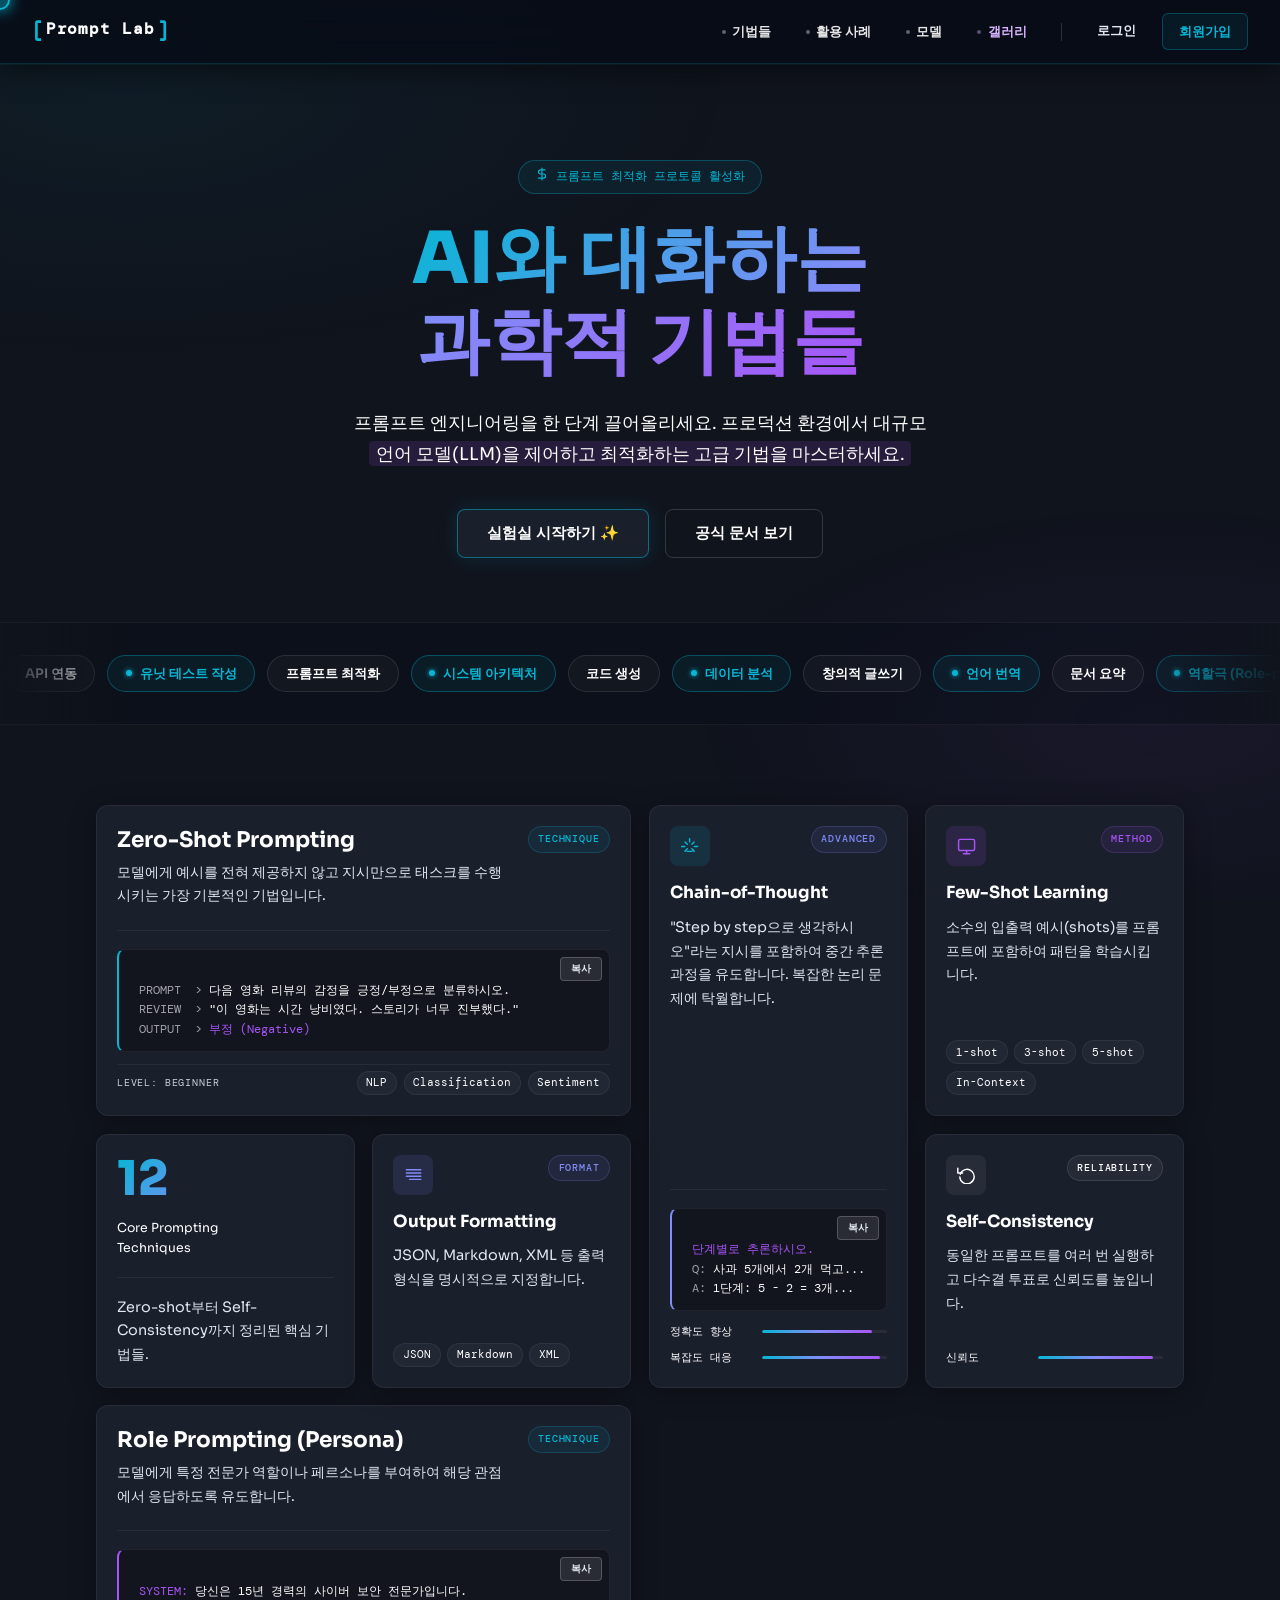
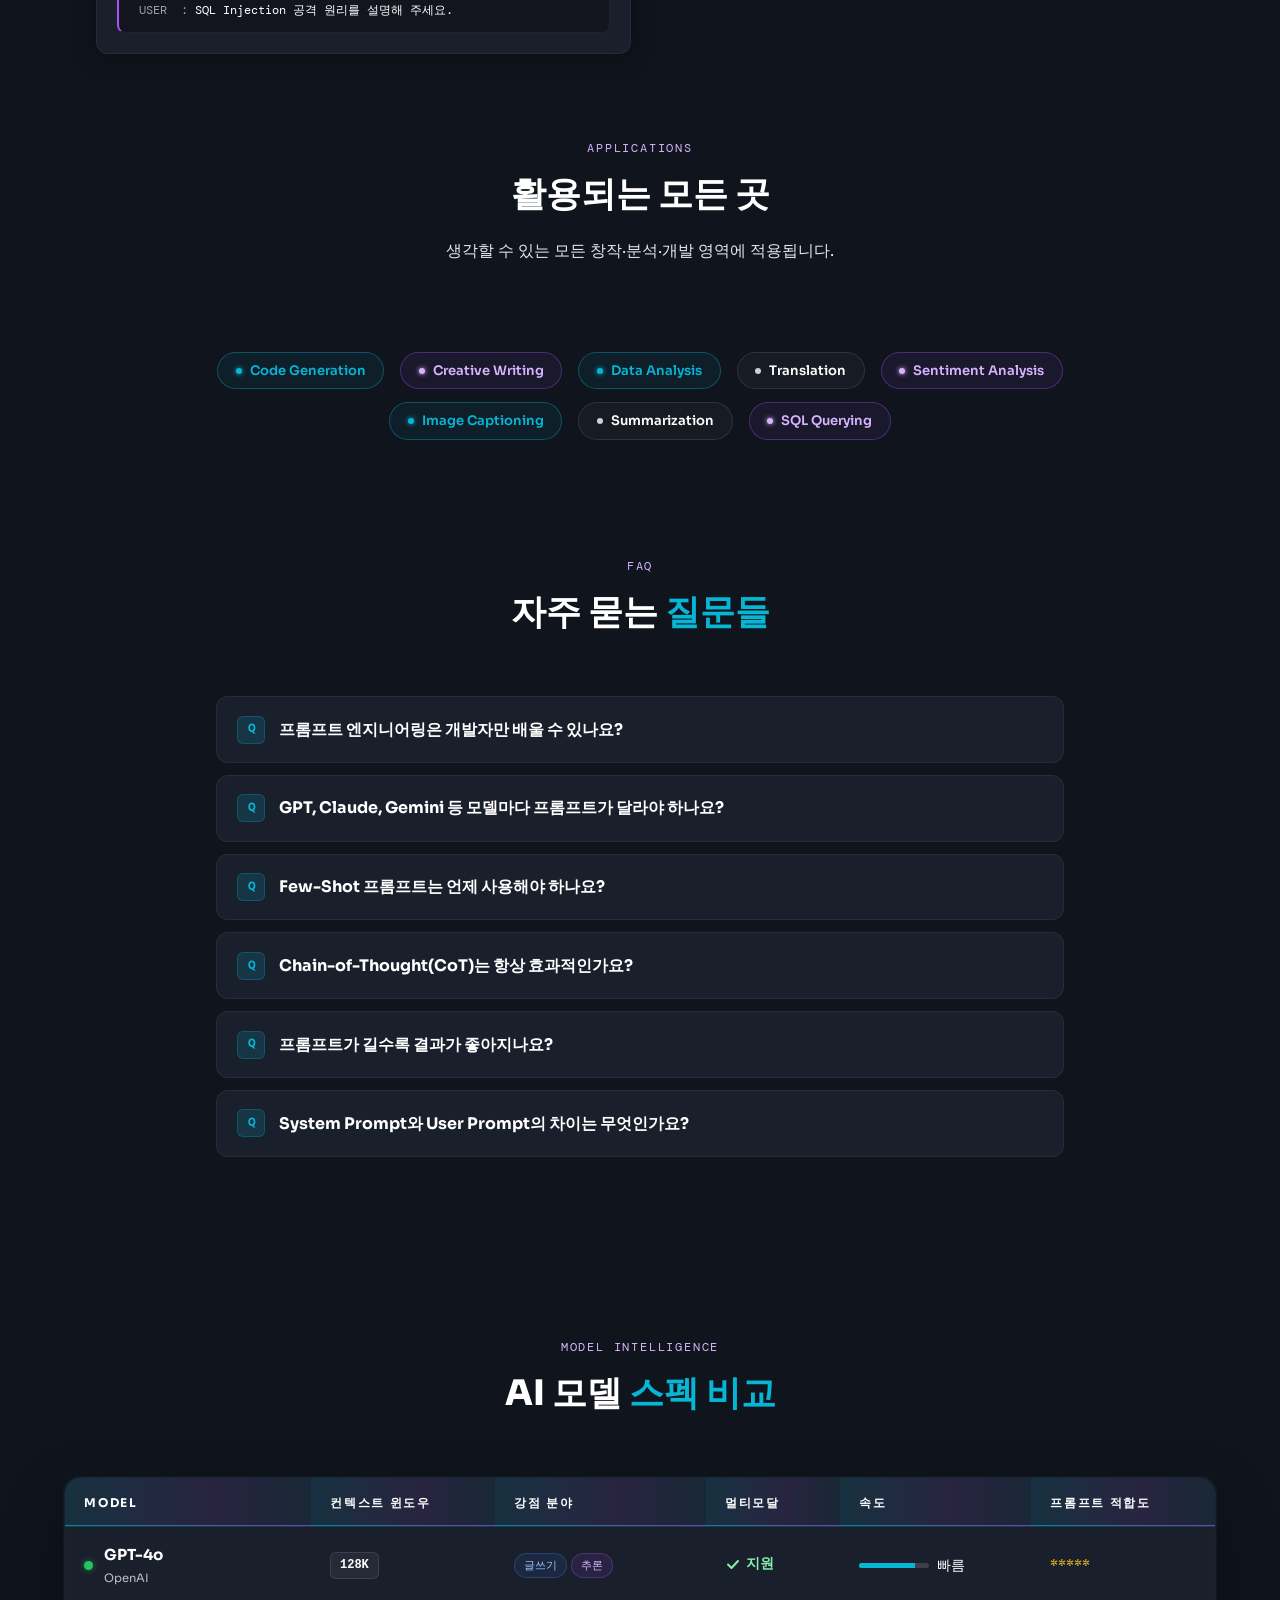
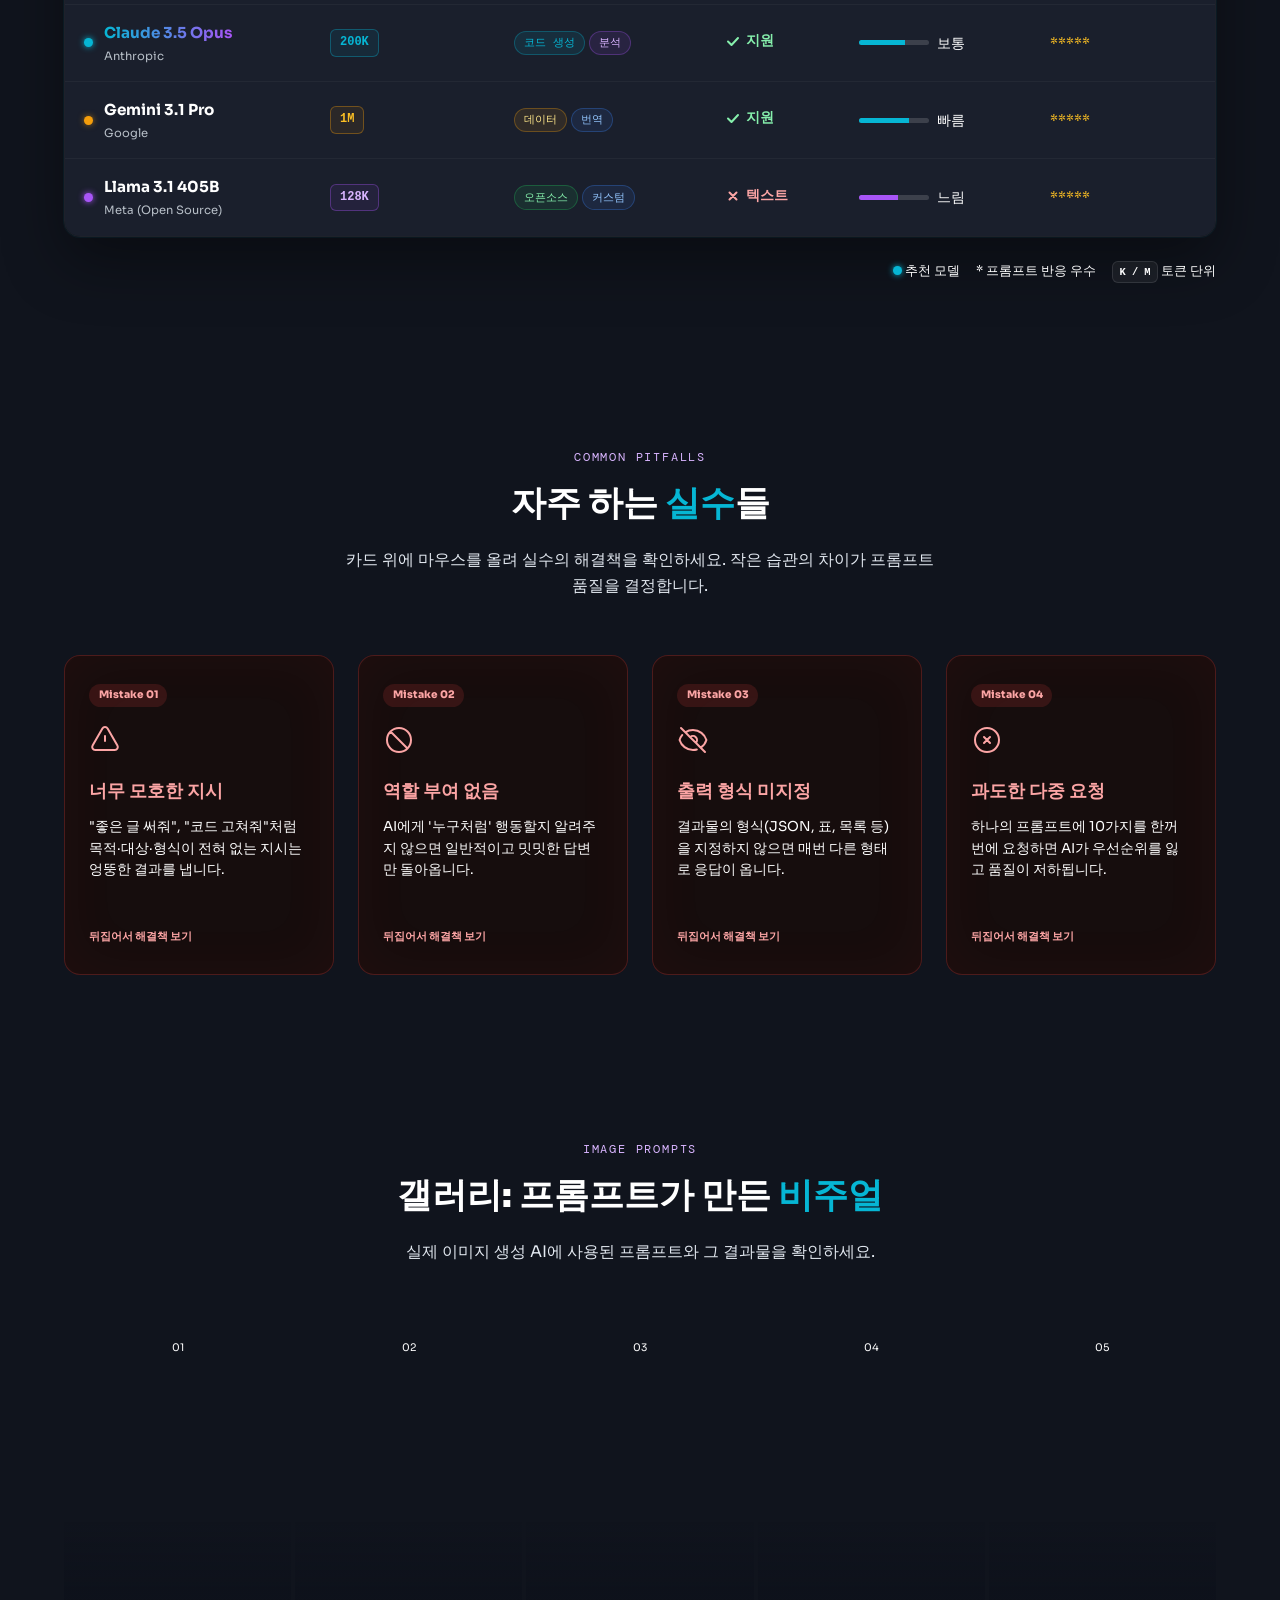
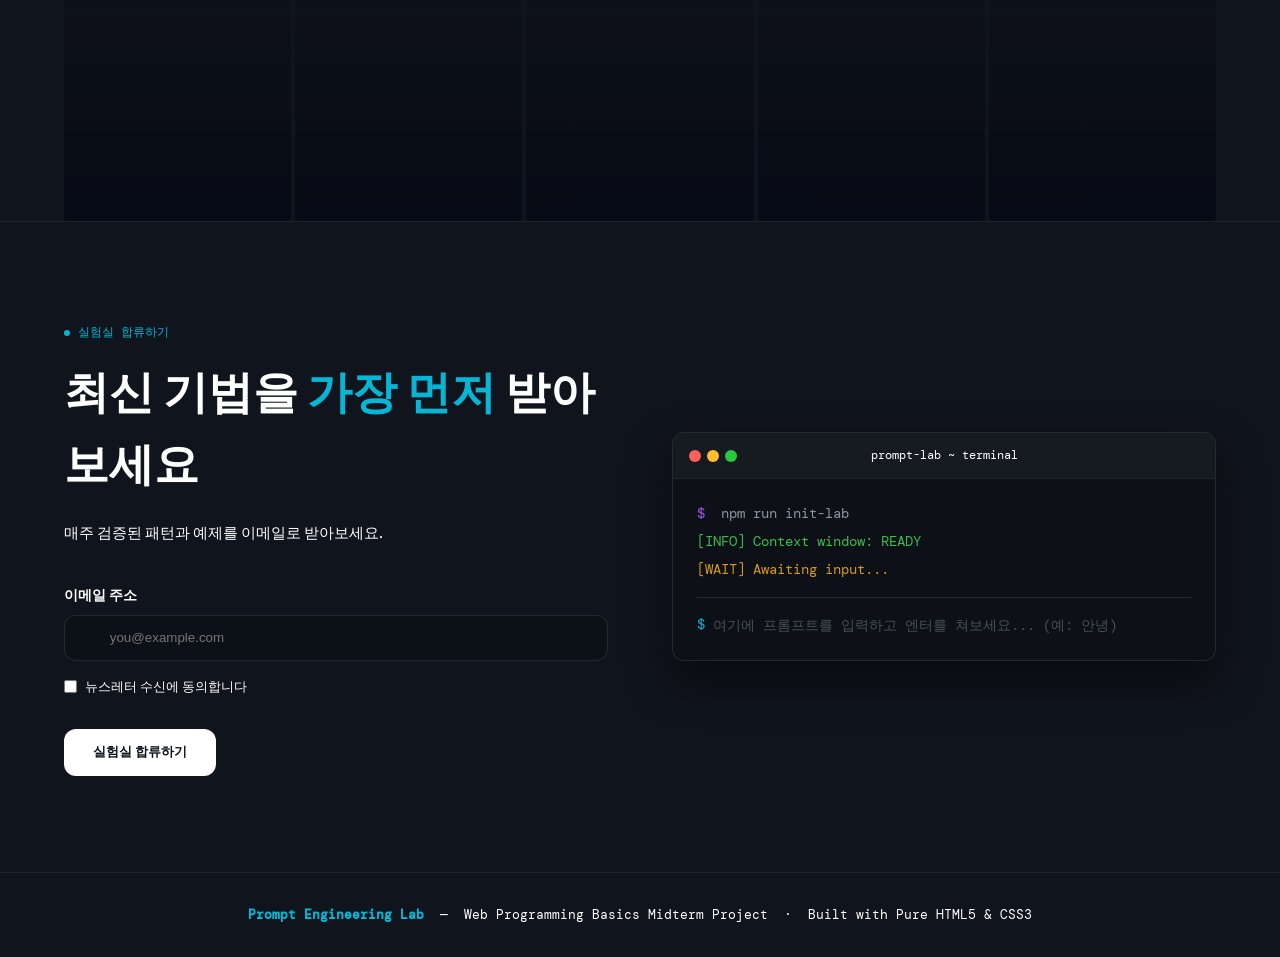
==== commit a469efa0: "feat: 대화형 터미널, 스크롤 애니메이션, 모의 로그인 등 전반적인 인터랙티브 UI/UX 고도화 및 최적화" ====
--- a/index.html
+++ b/index.html
@@ -9,165 +9,52 @@
   <link rel="preconnect" href="https://fonts.gstatic.com" crossorigin />
   <link href="https://fonts.googleapis.com/css2?family=DM+Mono:wght@400;500&family=Sora:wght@300;400;600;700;800&display=swap" rel="stylesheet" />
   <link rel="stylesheet" href="style.css" />
-  
 </head>
 
 <body>
   <header class="nav-header">
-  <div class="nav-inner">
-
-    <header class="nav-header">
-  <div class="nav-inner">
-
-    <!-- 왼쪽: 로고 -->
-    <a href="#" class="nav-logo">
-      <span class="nav-logo__bracket">[</span>
-      Prompt Lab
-      <span class="nav-logo__bracket">]</span>
-    </a>
-
-    <!-- 오른쪽 전체 영역 (메뉴 + 버튼) -->
-    <div class="nav-right">
-      
-      <!-- 기존 링크 목록 -->
-      <ul class="nav-links">
-        <li>
-          <a href="#section-anatomy" class="nav-link">
-            <span class="nav-link__dot"></span>기법들
-          </a>
-        </li>
-        <li>
-          <a href="#section-gallery" class="nav-link">
-            <span class="nav-link__dot"></span>활용 사례
-          </a>
-        </li>
-        <li>
-          <a href="#section-mistakes" class="nav-link">
-            <span class="nav-link__dot"></span>모델
-          </a>
-        </li>
-        <li>
-          <a href="#section-image" class="nav-link nav-link--accent">
-            <span class="nav-link__dot"></span>갤러리
-          </a>
-        </li>
-      </ul>
-
-      <!-- 메뉴와 인증 버튼을 구분하는 세로선 -->
-      <div class="nav-divider" aria-hidden="true"></div>
-
-      <!-- 신규: 로그인 & 회원가입 영역 -->
-      <div class="nav-auth">
-        <a href="#login" class="nav-btn nav-btn--ghost">로그인</a>
-        <a href="#signup" class="nav-btn nav-btn--glow">회원가입</a>
-      </div>
-
-    </div><!-- /.nav-right -->
-
-  </div>
-</header>
-
-    <!-- 왼쪽: 로고 -->
-    <a href="#" class="nav-logo">
-      <span class="nav-logo__bracket">[</span>
-      Prompt Lab
-      <span class="nav-logo__bracket">]</span>
-    </a>
-
-    <!-- 오른쪽: 링크 목록 -->
-    <ul class="nav-links">
-      <li>
-        <a href="#section-anatomy" class="nav-link">
-          <span class="nav-link__dot"></span>
-          프롬프트 해부학
-        </a>
-      </li>
-      <li>
-        <a href="#section-gallery" class="nav-link">
-          <span class="nav-link__dot"></span>
-          비교 갤러리
-        </a>
-      </li>
-      <li>
-        <a href="#section-mistakes" class="nav-link">
-          <span class="nav-link__dot"></span>
-          자주 하는 실수
-        </a>
-      </li>
-      <li>
-        <a href="#section-image" class="nav-link nav-link--accent">
-          <span class="nav-link__dot"></span>
-          이미지 프롬프트
-        </a>
-      </li>
-    </ul>
-
-  </div>
-</header>
-  <!-- =====================================================
-       HEADER: Glassmorphism Sticky Nav
-  ====================================================== -->
-  <header class="site-header" role="banner">
-    <div class="header-logo" aria-label="Prompt Engineering Lab 로고">
-      <div class="logo-icon" aria-hidden="true">
-        <!-- SVG: 터미널 아이콘 -->
-        <svg viewBox="0 0 24 24" aria-hidden="true">
-          <polyline points="4 17 10 11 4 5"></polyline>
-          <line x1="12" y1="19" x2="20" y2="19"></line>
-        </svg>
-      </div>
-      <span class="logo-text">Prompt<span> Lab</span></span>
-    </div>
-    <div class="header-meta">
-      <span class="header-badge">
-        <span class="status-dot" aria-hidden="true"></span>
-        Active Session
-      </span>
-      <span class="header-badge">v2.4.0</span>
+    <div class="nav-inner">
+      <a href="#" class="nav-logo">
+        <span class="nav-logo__bracket">[</span> Prompt Lab <span class="nav-logo__bracket">]</span>
+      </a>
+      <div class="nav-right">
+        <ul class="nav-links">
+          <li><a href="#section-anatomy" class="nav-link"><span class="nav-link__dot"></span>기법들</a></li>
+          <li><a href="#section-gallery" class="nav-link"><span class="nav-link__dot"></span>활용 사례</a></li>
+          <li><a href="#section-mistakes" class="nav-link"><span class="nav-link__dot"></span>모델</a></li>
+          <li><a href="#section-image" class="nav-link nav-link--accent"><span class="nav-link__dot"></span>갤러리</a></li>
+        </ul>
+        <div class="nav-divider" aria-hidden="true"></div>
+        <div class="nav-auth">
+          <a href="#login" class="nav-btn nav-btn--ghost">로그인</a>
+          <a href="#signup" class="nav-btn nav-btn--glow">회원가입</a>
+        </div>
+      </div>
     </div>
   </header>
 
-  <!-- =====================================================
-       MAIN CONTENT
-  ====================================================== -->
   <main role="main">
-
-    <!-- HERO -->
     <section class="hero hero--centered" aria-labelledby="hero-heading">
-      
-      <!-- 상단 상태 배지 -->
       <div class="hero-badge">
         <svg width="14" height="14" viewBox="0 0 24 24" fill="none" stroke="currentColor" stroke-width="2" stroke-linecap="round" stroke-linejoin="round"><path d="M12 2v20M17 5H9.5a3.5 3.5 0 0 0 0 7h5a3.5 3.5 0 0 1 0 7H6"/></svg>
         프롬프트 최적화 프로토콜 활성화
       </div>
-
-      <!-- 메인 타이틀 (전체 그라데이션) -->
       <h1 class="hero-title" id="hero-heading">
-        <span class="gradient-word">AI와 대화하는<br>과학적 기법들
+        <span class="gradient-word">AI와 대화하는<br>과학적 기법들</span>
       </h1>
-
-      <!-- 설명 텍스트 및 보라색 하이라이트 -->
       <p class="hero-description">
         프롬프트 엔지니어링을 한 단계 끌어올리세요. 프로덕션 환경에서 대규모<br/>
         <span class="text-highlight">언어 모델(LLM)을 제어하고 최적화하는 고급 기법을 마스터하세요.</span>
       </p>
-
-      <!-- 하단 버튼 2개 -->
       <div class="hero-buttons">
-        <button class="btn-primary">실험실 시작하기 ✨</button>
+        <button id="start-lab-btn" class="btn-primary">실험실 시작하기 ✨</button>
         <button class="btn-secondary">공식 문서 보기</button>
       </div>
-
     </section>
 
-
-    <!-- ============================================================
-         새롭게 추가된 한 줄짜리 마키(Marquee) 구분선 
-         ============================================================ -->
     <div class="hero-marquee-divider">
       <div class="marquee-wrapper" style="margin-bottom: 0;">
         <div class="marquee-track marquee-track--fwd">
-          <!-- 원본 리스트 -->
           <ul class="marquee-list">
             <li class="marquee-pill marquee-pill--default">API 연동</li>
             <li class="marquee-pill marquee-pill--cyan"><span class="marquee-pill__dot"></span>유닛 테스트 작성</li>
@@ -182,7 +69,6 @@
             <li class="marquee-pill marquee-pill--default">논리적 추론</li>
             <li class="marquee-pill marquee-pill--cyan"><span class="marquee-pill__dot"></span>수학 문제 해결</li>
           </ul>
-          <!-- 무한 루프용 복제 리스트 -->
           <ul class="marquee-list" aria-hidden="true">
             <li class="marquee-pill marquee-pill--default">API 연동</li>
             <li class="marquee-pill marquee-pill--cyan"><span class="marquee-pill__dot"></span>유닛 테스트 작성</li>
@@ -201,25 +87,17 @@
       </div>
     </div>
 
-    <!-- BENTO GRID -->
     <section id="section-anatomy" class="bento-grid" aria-label="프롬프트 엔지니어링 기법 카드 목록">
-
-      <!-- ───────────────────────────────────────────
-           Card 01: Zero-Shot Prompting [WIDE: span 2]
-      ─────────────────────────────────────────── -->
-      <article class="prompt-card card--wide" aria-label="Zero-Shot Prompting 카드">
+      <article class="prompt-card card--wide">
         <div class="card-header">
           <div>
             <h2 class="card-title">Zero-Shot Prompting</h2>
-            <p class="card-description" style="margin-top: 0.4rem;">
-              모델에게 예시를 전혀 제공하지 않고 지시만으로 태스크를 수행시키는 가장 기본적인 기법입니다.
-              LLM의 사전 학습 지식에 전적으로 의존합니다.
-            </p>
+            <p class="card-description" style="margin-top: 0.4rem;">모델에게 예시를 전혀 제공하지 않고 지시만으로 태스크를 수행시키는 가장 기본적인 기법입니다.</p>
           </div>
           <span class="badge badge--technique">Technique</span>
         </div>
-        <div class="card-divider" aria-hidden="true"></div>
-        <code class="card-code" aria-label="Zero-Shot 프롬프트 예시">
+        <div class="card-divider"></div>
+        <code class="card-code">
 <span class="token-prompt">PROMPT  &gt;</span> <span class="token-value">다음 영화 리뷰의 감정을 긍정/부정으로 분류하시오.</span>
 <span class="token-prompt">REVIEW  &gt;</span> <span class="token-value">"이 영화는 시간 낭비였다. 스토리가 너무 진부했다."</span>
 <span class="token-prompt">OUTPUT  &gt;</span> <span class="token-role">부정 (Negative)</span></code>
@@ -233,72 +111,41 @@
         </div>
       </article>
 
-      <!-- ───────────────────────────────────────────
-           Card 02: Chain-of-Thought [TALL: row span 2]
-      ─────────────────────────────────────────── -->
-      <article class="prompt-card card--tall" aria-label="Chain-of-Thought 카드">
+      <article class="prompt-card card--tall">
         <div class="card-header">
-          <div class="card-icon-box cyan" aria-hidden="true">
-            <svg viewBox="0 0 24 24">
-              <path d="M9 18h6M12 2v4M6.34 6.34l2.83 2.83M2 12h4M17.66 6.34l-2.83 2.83M22 12h-4M6.34 17.66l2.83-2.83M17.66 17.66l-2.83-2.83"></path>
-            </svg>
+          <div class="card-icon-box cyan">
+            <svg viewBox="0 0 24 24"><path d="M9 18h6M12 2v4M6.34 6.34l2.83 2.83M2 12h4M17.66 6.34l-2.83 2.83M22 12h-4M6.34 17.66l2.83-2.83M17.66 17.66l-2.83-2.83"></path></svg>
           </div>
           <span class="badge badge--advanced">Advanced</span>
         </div>
         <h2 class="card-title">Chain-of-Thought</h2>
-        <p class="card-description">
-          "Step by step으로 생각하시오"라는 지시를 포함하여, 모델이 최종 답변을 내리기 전
-          중간 추론 과정을 명시적으로 생성하도록 유도합니다.
-          복잡한 수학 문제나 다단계 논리 문제에 탁월한 성능을 발휘합니다.
-        </p>
-        <div class="card-divider" aria-hidden="true"></div>
-        <code class="card-code" style="border-left-color: var(--neon-mid);" aria-label="CoT 프롬프트 예시">
+        <p class="card-description">"Step by step으로 생각하시오"라는 지시를 포함하여 중간 추론 과정을 유도합니다. 복잡한 논리 문제에 탁월합니다.</p>
+        <div class="card-divider"></div>
+        <code class="card-code" style="border-left-color: var(--neon-mid);">
 <span class="token-role">단계별로 추론하시오.</span>
-<span class="token-prompt">Q:</span> <span class="token-value">사과 5개에서 2개를 먹고,
-   친구에게 1개를 주면?</span>
-<span class="token-prompt">A:</span> <span class="token-value">1단계: 5 - 2 = 3개 남음
-2단계: 3 - 1 = 2개 남음
-   최종 답: 2개</span></code>
+<span class="token-prompt">Q:</span> <span class="token-value">사과 5개에서 2개 먹고...</span>
+<span class="token-prompt">A:</span> <span class="token-value">1단계: 5 - 2 = 3개...</span></code>
         <div class="progress-group">
           <div class="progress-item">
             <span class="progress-label">정확도 향상</span>
-            <div class="progress-bar-track" role="progressbar" aria-valuenow="88" aria-valuemin="0" aria-valuemax="100" aria-label="정확도 향상 88%">
-              <div class="progress-bar-fill" style="width: 88%;"></div>
-            </div>
+            <div class="progress-bar-track"><div class="progress-bar-fill" data-width="88%" style="width: 0%;"></div></div>
           </div>
           <div class="progress-item">
             <span class="progress-label">복잡도 대응</span>
-            <div class="progress-bar-track" role="progressbar" aria-valuenow="95" aria-valuemin="0" aria-valuemax="100" aria-label="복잡도 대응 95%">
-              <div class="progress-bar-fill" style="width: 95%;"></div>
-            </div>
-          </div>
-          <div class="progress-item">
-            <span class="progress-label">설명 가능성</span>
-            <div class="progress-bar-track" role="progressbar" aria-valuenow="72" aria-valuemin="0" aria-valuemax="100" aria-label="설명 가능성 72%">
-              <div class="progress-bar-fill" style="width: 72%;"></div>
-            </div>
-          </div>
-        </div>
-      </article>
-
-      <!-- ───────────────────────────────────────────
-           Card 03: Few-Shot Learning [NORMAL]
-      ─────────────────────────────────────────── -->
-      <article class="prompt-card" aria-label="Few-Shot Learning 카드">
+            <div class="progress-bar-track"><div class="progress-bar-fill" data-width="95%" style="width: 0%;"></div></div>
+          </div>
+        </div>
+      </article>
+
+      <article class="prompt-card">
         <div class="card-header">
-          <div class="card-icon-box purple" aria-hidden="true">
-            <svg viewBox="0 0 24 24">
-              <rect x="2" y="3" width="20" height="14" rx="2" ry="2"></rect>
-              <line x1="8" y1="21" x2="16" y2="21"></line>
-              <line x1="12" y1="17" x2="12" y2="21"></line>
-            </svg>
+          <div class="card-icon-box purple">
+            <svg viewBox="0 0 24 24"><rect x="2" y="3" width="20" height="14" rx="2" ry="2"></rect><line x1="8" y1="21" x2="16" y2="21"></line><line x1="12" y1="17" x2="12" y2="21"></line></svg>
           </div>
           <span class="badge badge--method">Method</span>
         </div>
         <h2 class="card-title">Few-Shot Learning</h2>
-        <p class="card-description">
-          소수의 입출력 예시(shots)를 프롬프트에 포함하여 모델이 원하는 패턴과 형식을 학습하도록 합니다.
-        </p>
+        <p class="card-description">소수의 입출력 예시(shots)를 프롬프트에 포함하여 패턴을 학습시킵니다.</p>
         <div class="tag-group">
           <span class="tag">1-shot</span>
           <span class="tag">3-shot</span>
@@ -307,1021 +154,435 @@
         </div>
       </article>
 
-      <!-- ───────────────────────────────────────────
-           Card 04: Stat Card [NORMAL]
-      ─────────────────────────────────────────── -->
-      <article class="prompt-card" aria-label="통계 카드: 핵심 기법 수">
-        <p class="stat-number" aria-label="12가지">12</p>
+      <article class="prompt-card">
+        <p class="stat-number">12</p>
         <p class="stat-label">Core Prompting<br />Techniques</p>
-        <div class="card-divider" aria-hidden="true"></div>
-        <p class="card-description" style="font-size: 0.8rem;">
-          Zero-shot부터 Self-Consistency까지,
-          체계적으로 정리된 핵심 기법들.
-        </p>
-      </article>
-
-      <!-- ───────────────────────────────────────────
-           Card 05: Role Prompting [WIDE: span 2]
-      ─────────────────────────────────────────── -->
-      <article class="prompt-card card--wide" aria-label="Role Prompting 카드">
+        <div class="card-divider"></div>
+        <p class="card-description">Zero-shot부터 Self-Consistency까지 정리된 핵심 기법들.</p>
+      </article>
+
+      <article class="prompt-card card--wide">
         <div class="card-header">
           <div>
             <h2 class="card-title">Role Prompting (Persona)</h2>
-            <p class="card-description" style="margin-top: 0.4rem;">
-              모델에게 특정 전문가 역할이나 페르소나를 부여하여 해당 관점에서 응답하도록 유도합니다.
-              "당신은 10년 경력의 보안 전문가입니다"와 같은 시스템 프롬프트가 대표적입니다.
-            </p>
+            <p class="card-description" style="margin-top: 0.4rem;">모델에게 특정 전문가 역할이나 페르소나를 부여하여 해당 관점에서 응답하도록 유도합니다.</p>
           </div>
           <span class="badge badge--technique">Technique</span>
         </div>
-        <div class="card-divider" aria-hidden="true"></div>
-        <code class="card-code" style="border-left-color: var(--neon-purple);" aria-label="Role Prompting 예시">
-<span class="token-role">SYSTEM:</span> <span class="token-value">당신은 15년 경력의 사이버 보안 전문가입니다.
-        기술적 정확성과 명확한 설명을 최우선으로 합니다.</span>
-<span class="token-prompt">USER  :</span> <span class="token-value">SQL Injection 공격 원리를 초보자에게 설명해 주세요.</span></code>
-      </article>
-
-      <!-- ───────────────────────────────────────────
-           Card 06: Output Formatting [NORMAL]
-      ─────────────────────────────────────────── -->
-      <article class="prompt-card" aria-label="Output Formatting 카드">
+        <div class="card-divider"></div>
+        <code class="card-code" style="border-left-color: var(--neon-purple);">
+<span class="token-role">SYSTEM:</span> <span class="token-value">당신은 15년 경력의 사이버 보안 전문가입니다.</span>
+<span class="token-prompt">USER  :</span> <span class="token-value">SQL Injection 공격 원리를 설명해 주세요.</span></code>
+      </article>
+
+      <article class="prompt-card">
         <div class="card-header">
-          <div class="card-icon-box mid" aria-hidden="true">
-            <svg viewBox="0 0 24 24">
-              <line x1="21" y1="10" x2="3" y2="10"></line>
-              <line x1="21" y1="6"  x2="3" y2="6"></line>
-              <line x1="21" y1="14" x2="3" y2="14"></line>
-              <line x1="21" y1="18" x2="7" y2="18"></line>
-            </svg>
+          <div class="card-icon-box mid">
+            <svg viewBox="0 0 24 24"><line x1="21" y1="10" x2="3" y2="10"></line><line x1="21" y1="6"  x2="3" y2="6"></line><line x1="21" y1="14" x2="3" y2="14"></line><line x1="21" y1="18" x2="7" y2="18"></line></svg>
           </div>
           <span class="badge badge--advanced">Format</span>
         </div>
         <h2 class="card-title">Output Formatting</h2>
-        <p class="card-description">
-          JSON, Markdown, XML 등 원하는 출력 형식을 명시적으로 지정합니다. 구조화된 데이터 추출에 필수적입니다.
-        </p>
+        <p class="card-description">JSON, Markdown, XML 등 출력 형식을 명시적으로 지정합니다.</p>
         <div class="tag-group">
           <span class="tag">JSON</span>
           <span class="tag">Markdown</span>
           <span class="tag">XML</span>
-          <span class="tag">CSV</span>
-        </div>
-      </article>
-
-      <!-- ───────────────────────────────────────────
-           Card 07: Self-Consistency [NORMAL]
-      ─────────────────────────────────────────── -->
-      <article class="prompt-card" aria-label="Self-Consistency 카드">
+        </div>
+      </article>
+
+      <article class="prompt-card">
         <div class="card-header">
-          <div class="card-icon-box neutral" aria-hidden="true">
-            <svg viewBox="0 0 24 24">
-              <polyline points="1 4 1 10 7 10"></polyline>
-              <path d="M3.51 15a9 9 0 1 0 .49-3.51"></path>
-            </svg>
+          <div class="card-icon-box neutral">
+            <svg viewBox="0 0 24 24"><polyline points="1 4 1 10 7 10"></polyline><path d="M3.51 15a9 9 0 1 0 .49-3.51"></path></svg>
           </div>
           <span class="badge badge--neutral">Reliability</span>
         </div>
         <h2 class="card-title">Self-Consistency</h2>
-        <p class="card-description">
-          동일한 프롬프트를 여러 번 실행하고 다수결 투표로 가장 일관된 답을 선택해 신뢰도를 높입니다.
-        </p>
+        <p class="card-description">동일한 프롬프트를 여러 번 실행하고 다수결 투표로 신뢰도를 높입니다.</p>
         <div class="progress-group">
           <div class="progress-item">
             <span class="progress-label">신뢰도</span>
-            <div class="progress-bar-track" role="progressbar" aria-valuenow="92" aria-valuemin="0" aria-valuemax="100" aria-label="신뢰도 92%">
-              <div class="progress-bar-fill" style="width: 92%;"></div>
-            </div>
-          </div>
-        </div>
-      </article>
-
+            <div class="progress-bar-track"><div class="progress-bar-fill" data-width="92%" style="width: 0%;"></div></div>
+          </div>
+        </div>
+      </article>
     </section>
-    <!-- END BENTO GRID -->
-
   </main>
 
-  <!-- =====================================================
-       FOOTER
-  ====================================================== -->
-  <section class="marquee-section" aria-label="프롬프트 엔지니어링 적용 분야">
-
-  <div class="section-header">
-    <p class="section-eyebrow">Applications</p>
-    <h2 class="section-title">
-      활용되는 모든 곳
-    </h2>
-    <p class="section-desc">
-      프롬프트 엔지니어링은 특정 분야에 국한되지 않습니다.<br>
-      생각할 수 있는 모든 창작·분석·개발 영역에 적용됩니다.
-    </p>
+  <section class="marquee-section">
+    <div class="section-header">
+      <p class="section-eyebrow">Applications</p>
+      <h2 class="section-title">활용되는 모든 곳</h2>
+      <p class="section-desc">생각할 수 있는 모든 창작·분석·개발 영역에 적용됩니다.</p>
+    </div>
+    <div class="static-tags-wrapper">
+      <ul class="static-tags-list">
+        <li class="marquee-pill marquee-pill--cyan"><span class="marquee-pill__dot"></span>Code Generation</li>
+        <li class="marquee-pill marquee-pill--purple"><span class="marquee-pill__dot"></span>Creative Writing</li>
+        <li class="marquee-pill marquee-pill--cyan"><span class="marquee-pill__dot"></span>Data Analysis</li>
+        <li class="marquee-pill marquee-pill--default"><span class="marquee-pill__dot"></span>Translation</li>
+        <li class="marquee-pill marquee-pill--purple"><span class="marquee-pill__dot"></span>Sentiment Analysis</li>
+        <li class="marquee-pill marquee-pill--cyan"><span class="marquee-pill__dot"></span>Image Captioning</li>
+        <li class="marquee-pill marquee-pill--default"><span class="marquee-pill__dot"></span>Summarization</li>
+        <li class="marquee-pill marquee-pill--purple"><span class="marquee-pill__dot"></span>SQL Querying</li>
+      </ul>
+    </div>
+  </section>
+
+  <section class="faq-section">
+    <div class="section-header">
+      <p class="section-eyebrow">FAQ</p>
+      <h2 class="section-title">자주 묻는 <span class="section-title--accent">질문들</span></h2>
+    </div>
+    <div class="faq-list">
+      <details class="faq-item">
+        <summary class="faq-summary"><span class="faq-q-label">Q</span><span class="faq-question">프롬프트 엔지니어링은 개발자만 배울 수 있나요?</span><span class="faq-icon"></span></summary>
+        <div class="faq-answer"><p>코딩 지식이 없어도 배울 수 있는 커뮤니케이션 기술에 가깝습니다.</p></div>
+      </details>
+      <details class="faq-item">
+        <summary class="faq-summary"><span class="faq-q-label">Q</span><span class="faq-question">GPT, Claude, Gemini 등 모델마다 프롬프트가 달라야 하나요?</span><span class="faq-icon"></span></summary>
+        <div class="faq-answer"><p>핵심 원칙은 동일하지만 모델별 특성에 따라 미세 조정이 필요합니다.</p></div>
+      </details>
+      <details class="faq-item">
+        <summary class="faq-summary"><span class="faq-q-label">Q</span><span class="faq-question">Few-Shot 프롬프트는 언제 사용해야 하나요?</span><span class="faq-icon"></span></summary>
+        <div class="faq-answer"><p>정형화된 데이터나 특정 톤앤매너를 추출해야 할 때 예시를 제공하면 좋습니다.</p></div>
+      </details>
+      <details class="faq-item">
+        <summary class="faq-summary"><span class="faq-q-label">Q</span><span class="faq-question">Chain-of-Thought(CoT)는 항상 효과적인가요?</span><span class="faq-icon"></span></summary>
+        <div class="faq-answer"><p>추론이 필요한 복잡한 문제에서만 효과적이며, 단순 작업에는 토큰 낭비입니다.</p></div>
+      </details>
+      <details class="faq-item">
+        <summary class="faq-summary"><span class="faq-q-label">Q</span><span class="faq-question">프롬프트가 길수록 결과가 좋아지나요?</span><span class="faq-icon"></span></summary>
+        <div class="faq-answer"><p>길이보다 명확성과 밀도가 중요합니다. 불필요한 수식어는 혼란을 줍니다.</p></div>
+      </details>
+      <details class="faq-item">
+        <summary class="faq-summary"><span class="faq-q-label">Q</span><span class="faq-question">System Prompt와 User Prompt의 차이는 무엇인가요?</span><span class="faq-icon"></span></summary>
+        <div class="faq-answer"><p>System은 전체 행동 방식과 역할을 정의하고, User는 개별 대화에서의 구체적 요청입니다.</p></div>
+      </details>
+    </div>
+  </section>
+
+  <section id="section-gallery" class="table-section">
+    <div class="table-section__inner">
+      <div class="section-header">
+        <p class="section-eyebrow">Model Intelligence</p>
+        <h2 class="section-title">AI 모델 <span class="section-title--accent">스펙 비교</span></h2>
+      </div>
+      <div class="table-wrapper">
+        <table class="model-table">
+          <thead>
+            <tr>
+              <th scope="col" class="model-table__th model-table__th--model">Model</th>
+              <th scope="col" class="model-table__th">컨텍스트 윈도우</th>
+              <th scope="col" class="model-table__th">강점 분야</th>
+              <th scope="col" class="model-table__th">멀티모달</th>
+              <th scope="col" class="model-table__th">속도</th>
+              <th scope="col" class="model-table__th">프롬프트 적합도</th>
+            </tr>
+          </thead>
+          <tbody>
+            <tr class="model-table__row">
+              <td class="model-table__td model-table__td--model">
+                <div class="model-name-wrap"><span class="model-dot model-dot--green"></span><div><strong class="model-name">GPT-4o</strong><span class="model-maker">OpenAI</span></div></div>
+              </td>
+              <td class="model-table__td"><span class="ctx-badge">128K</span></td>
+              <td class="model-table__td"><div class="tag-list"><span class="tag tag--blue">글쓰기</span><span class="tag tag--purple">추론</span></div></td>
+              <td class="model-table__td"><span class="check-icon check-icon--yes"><svg width="16" height="16" viewBox="0 0 16 16" fill="none"><path d="M3 8.5L6.5 12L13 5" stroke="currentColor" stroke-width="2" stroke-linecap="round" stroke-linejoin="round"/></svg> 지원</span></td>
+              <td class="model-table__td">
+                <div class="speed-bar-wrap">
+                  <div class="speed-bar"><div class="speed-bar__fill" data-width="80%" style="width: 0%;"></div></div>
+                  <span class="speed-label">빠름</span>
+                </div>
+              </td>
+              <td class="model-table__td"><div class="star-row"><span class="star star--on">*</span><span class="star star--on">*</span><span class="star star--on">*</span><span class="star star--on">*</span><span class="star star--half">*</span></div></td>
+            </tr>
+            <tr class="model-table__row">
+              <td class="model-table__td model-table__td--model">
+                <div class="model-name-wrap"><span class="model-dot model-dot--cyan"></span><div><strong class="model-name model-name--highlight">Claude 3.5 Opus</strong><span class="model-maker">Anthropic</span></div></div>
+              </td>
+              <td class="model-table__td"><span class="ctx-badge ctx-badge--cyan">200K</span></td>
+              <td class="model-table__td"><div class="tag-list"><span class="tag tag--cyan">코드 생성</span><span class="tag tag--purple">분석</span></div></td>
+              <td class="model-table__td"><span class="check-icon check-icon--yes"><svg width="16" height="16" viewBox="0 0 16 16" fill="none"><path d="M3 8.5L6.5 12L13 5" stroke="currentColor" stroke-width="2" stroke-linecap="round" stroke-linejoin="round"/></svg> 지원</span></td>
+              <td class="model-table__td">
+                <div class="speed-bar-wrap">
+                  <div class="speed-bar"><div class="speed-bar__fill" data-width="65%" style="width: 0%;"></div></div>
+                  <span class="speed-label">보통</span>
+                </div>
+              </td>
+              <td class="model-table__td"><div class="star-row"><span class="star star--on">*</span><span class="star star--on">*</span><span class="star star--on">*</span><span class="star star--on">*</span><span class="star star--on">*</span></div></td>
+            </tr>
+            <tr class="model-table__row">
+              <td class="model-table__td model-table__td--model">
+                <div class="model-name-wrap"><span class="model-dot model-dot--yellow"></span><div><strong class="model-name">Gemini 3.1 Pro</strong><span class="model-maker">Google</span></div></div>
+              </td>
+              <td class="model-table__td"><span class="ctx-badge ctx-badge--yellow">1M</span></td>
+              <td class="model-table__td"><div class="tag-list"><span class="tag tag--yellow">데이터</span><span class="tag tag--blue">번역</span></div></td>
+              <td class="model-table__td"><span class="check-icon check-icon--yes"><svg width="16" height="16" viewBox="0 0 16 16" fill="none"><path d="M3 8.5L6.5 12L13 5" stroke="currentColor" stroke-width="2" stroke-linecap="round" stroke-linejoin="round"/></svg> 지원</span></td>
+              <td class="model-table__td">
+                <div class="speed-bar-wrap">
+                  <div class="speed-bar"><div class="speed-bar__fill" data-width="72%" style="width: 0%;"></div></div>
+                  <span class="speed-label">빠름</span>
+                </div>
+              </td>
+              <td class="model-table__td"><div class="star-row"><span class="star star--on">*</span><span class="star star--on">*</span><span class="star star--on">*</span><span class="star star--on">*</span><span class="star star--off">*</span></div></td>
+            </tr>
+            <tr class="model-table__row">
+              <td class="model-table__td model-table__td--model">
+                <div class="model-name-wrap"><span class="model-dot model-dot--purple"></span><div><strong class="model-name">Llama 3.1 405B</strong><span class="model-maker">Meta (Open Source)</span></div></div>
+              </td>
+              <td class="model-table__td"><span class="ctx-badge ctx-badge--purple">128K</span></td>
+              <td class="model-table__td"><div class="tag-list"><span class="tag tag--green">오픈소스</span><span class="tag tag--blue">커스텀</span></div></td>
+              <td class="model-table__td"><span class="check-icon check-icon--no"><svg width="16" height="16" viewBox="0 0 16 16" fill="none"><path d="M4.5 4.5L11.5 11.5M11.5 4.5L4.5 11.5" stroke="currentColor" stroke-width="2" stroke-linecap="round"/></svg> 텍스트</span></td>
+              <td class="model-table__td">
+                <div class="speed-bar-wrap">
+                  <div class="speed-bar"><div class="speed-bar__fill speed-bar__fill--purple" data-width="55%" style="width: 0%;"></div></div>
+                  <span class="speed-label">느림</span>
+                </div>
+              </td>
+              <td class="model-table__td"><div class="star-row"><span class="star star--on">*</span><span class="star star--on">*</span><span class="star star--on">*</span><span class="star star--half">*</span><span class="star star--off">*</span></div></td>
+            </tr>
+          </tbody>
+        </table>
+      </div>
+      <div class="table-legend">
+        <span class="legend-item"><span class="model-dot model-dot--cyan" style="display:inline-block"></span> 추천 모델</span>
+        <span class="legend-item"><span class="star star--on" style="font-size:0.8rem">*</span> 프롬프트 반응 우수</span>
+        <span class="legend-item"><span class="ctx-badge" style="font-size:0.65rem; padding:0.1rem 0.4rem">K / M</span> 토큰 단위</span>
+      </div>
+    </div>
+  </section>
+
+  <section id="section-mistakes" class="flip-section">
+    <div class="flip-section__inner">
+      <div class="section-header">
+        <p class="section-eyebrow">Common Pitfalls</p>
+        <h2 class="section-title">자주 하는 <span class="section-title--accent">실수</span>들</h2>
+        <p class="section-desc">카드 위에 마우스를 올려 실수의 해결책을 확인하세요. 작은 습관의 차이가 프롬프트 품질을 결정합니다.</p>
+      </div>
+      <div class="flip-grid">
+        <div class="flip-card">
+          <div class="flip-card__inner">
+            <div class="flip-card__face flip-card__face--front">
+              <div class="flip-card__mistake-badge">Mistake 01</div>
+              <div class="flip-card__front-icon"><svg width="32" height="32" fill="none" viewBox="0 0 24 24" stroke="currentColor" stroke-width="1.5"><path stroke-linecap="round" stroke-linejoin="round" d="M12 9v3.75m-9.303 3.376c-.866 1.5.217 3.374 1.948 3.374h14.71c1.73 0 2.813-1.874 1.948-3.374L13.949 3.378c-.866-1.5-3.032-1.5-3.898 0L2.697 16.126z"/></svg></div>
+              <h3 class="flip-card__front-title">너무 모호한 지시</h3>
+              <p class="flip-card__front-desc">"좋은 글 써줘", "코드 고쳐줘"처럼 목적·대상·형식이 전혀 없는 지시는 엉뚱한 결과를 냅니다.</p>
+              <div class="flip-card__hint">뒤집어서 해결책 보기</div>
+            </div>
+            <div class="flip-card__face flip-card__face--back">
+              <div class="flip-card__solution-badge">Solution</div>
+              <div class="flip-card__back-icon"><svg width="28" height="28" fill="none" viewBox="0 0 24 24" stroke="currentColor" stroke-width="1.5"><path stroke-linecap="round" stroke-linejoin="round" d="M9 12.75L11.25 15 15 9.75M21 12a9 9 0 11-18 0 9 9 0 0118 0z"/></svg></div>
+              <h3 class="flip-card__back-title">Context + Task 명시</h3>
+              <p class="flip-card__back-desc">"마케터를 위한 SNS 캡션을 인스타그램 스타일로, 150자 이내로 3가지 버전으로 작성해 줘."</p>
+              <code class="flip-card__code">Role + Goal + Format + Limit</code>
+            </div>
+          </div>
+        </div>
+        <div class="flip-card">
+          <div class="flip-card__inner">
+            <div class="flip-card__face flip-card__face--front">
+              <div class="flip-card__mistake-badge">Mistake 02</div>
+              <div class="flip-card__front-icon"><svg width="32" height="32" fill="none" viewBox="0 0 24 24" stroke="currentColor" stroke-width="1.5"><path stroke-linecap="round" stroke-linejoin="round" d="M18.364 18.364A9 9 0 005.636 5.636m12.728 12.728A9 9 0 015.636 5.636m12.728 12.728L5.636 5.636"/></svg></div>
+              <h3 class="flip-card__front-title">역할 부여 없음</h3>
+              <p class="flip-card__front-desc">AI에게 '누구처럼' 행동할지 알려주지 않으면 일반적이고 밋밋한 답변만 돌아옵니다.</p>
+              <div class="flip-card__hint">뒤집어서 해결책 보기</div>
+            </div>
+            <div class="flip-card__face flip-card__face--back">
+              <div class="flip-card__solution-badge">Solution</div>
+              <div class="flip-card__back-icon"><svg width="28" height="28" fill="none" viewBox="0 0 24 24" stroke="currentColor" stroke-width="1.5"><path stroke-linecap="round" stroke-linejoin="round" d="M15.75 6a3.75 3.75 0 11-7.5 0 3.75 3.75 0 017.5 0zM4.501 20.118a7.5 7.5 0 0114.998 0A17.933 17.933 0 0112 21.75c-2.676 0-5.216-.584-7.499-1.632z"/></svg></div>
+              <h3 class="flip-card__back-title">Persona 설정</h3>
+              <p class="flip-card__back-desc">"당신은 10년 경력의 UX 라이터입니다. 전환율 최적화 관점에서 랜딩 페이지 카피를 작성해 주세요."</p>
+              <code class="flip-card__code">Act as [Expert]</code>
+            </div>
+          </div>
+        </div>
+        <div class="flip-card">
+          <div class="flip-card__inner">
+            <div class="flip-card__face flip-card__face--front">
+              <div class="flip-card__mistake-badge">Mistake 03</div>
+              <div class="flip-card__front-icon"><svg width="32" height="32" fill="none" viewBox="0 0 24 24" stroke="currentColor" stroke-width="1.5"><path stroke-linecap="round" stroke-linejoin="round" d="M3.98 8.223A10.477 10.477 0 001.934 12C3.226 16.338 7.244 19.5 12 19.5c.993 0 1.953-.138 2.863-.395M6.228 6.228A10.45 10.45 0 0112 4.5c4.756 0 8.773 3.162 10.065 7.498a10.523 10.523 0 01-4.293 5.774M6.228 6.228L3 3m3.228 3.228l3.65 3.65m7.894 7.894L21 21m-3.228-3.228l-3.65-3.65m0 0a3 3 0 10-4.243-4.243m4.242 4.242L9.88 9.88"/></svg></div>
+              <h3 class="flip-card__front-title">출력 형식 미지정</h3>
+              <p class="flip-card__front-desc">결과물의 형식(JSON, 표, 목록 등)을 지정하지 않으면 매번 다른 형태로 응답이 옵니다.</p>
+              <div class="flip-card__hint">뒤집어서 해결책 보기</div>
+            </div>
+            <div class="flip-card__face flip-card__face--back">
+              <div class="flip-card__solution-badge">Solution</div>
+              <div class="flip-card__back-icon"><svg width="28" height="28" fill="none" viewBox="0 0 24 24" stroke="currentColor" stroke-width="1.5"><path stroke-linecap="round" stroke-linejoin="round" d="M17.25 6.75L22.5 12l-5.25 5.25m-10.5 0L1.5 12l5.25-5.25m7.5-3l-4.5 16.5"/></svg></div>
+              <h3 class="flip-card__back-title">Format 명시</h3>
+              <p class="flip-card__back-desc">"결과는 JSON 형식으로, title / summary / tags 3개의 키만 포함해 주세요."</p>
+              <code class="flip-card__code">Output: JSON / Markdown / Table</code>
+            </div>
+          </div>
+        </div>
+        <div class="flip-card">
+          <div class="flip-card__inner">
+            <div class="flip-card__face flip-card__face--front">
+              <div class="flip-card__mistake-badge">Mistake 04</div>
+              <div class="flip-card__front-icon"><svg width="32" height="32" fill="none" viewBox="0 0 24 24" stroke="currentColor" stroke-width="1.5"><path stroke-linecap="round" stroke-linejoin="round" d="M9.75 9.75l4.5 4.5m0-4.5l-4.5 4.5M21 12a9 9 0 11-18 0 9 9 0 0118 0z"/></svg></div>
+              <h3 class="flip-card__front-title">과도한 다중 요청</h3>
+              <p class="flip-card__front-desc">하나의 프롬프트에 10가지를 한꺼번에 요청하면 AI가 우선순위를 잃고 품질이 저하됩니다.</p>
+              <div class="flip-card__hint">뒤집어서 해결책 보기</div>
+            </div>
+            <div class="flip-card__face flip-card__face--back">
+              <div class="flip-card__solution-badge">Solution</div>
+              <div class="flip-card__back-icon"><svg width="28" height="28" fill="none" viewBox="0 0 24 24" stroke="currentColor" stroke-width="1.5"><path stroke-linecap="round" stroke-linejoin="round" d="M3.75 12h16.5m-16.5 3.75h16.5M3.75 19.5h16.5M5.625 4.5h12.75a1.875 1.875 0 010 3.75H5.625a1.875 1.875 0 010-3.75z"/></svg></div>
+              <h3 class="flip-card__back-title">단계별 분리</h3>
+              <p class="flip-card__back-desc">작업을 3~4단계로 쪼개어 순서대로 요청하는 Chain-of-Thought 전략을 사용하세요.</p>
+              <code class="flip-card__code">Step 1 → Step 2 → Step 3</code>
+            </div>
+          </div>
+        </div>
+      </div>
+    </div>
+  </section>
+
+  <section id="section-image" class="s8-gallery-section">
+    <div class="s8-header">
+      <span class="section-eyebrow">IMAGE PROMPTS</span>
+      <h2 class="section-title">갤러리: 프롬프트가 만든 <span class="section-title--accent">비주얼</span></h2>
+      <p class="section-desc">실제 이미지 생성 AI에 사용된 프롬프트와 그 결과물을 확인하세요.</p>
+    </div>
+    <div class="s8-accordion">
+      <div class="s8-panel">
+        <div class="s8-panel__bg" style="background-image: url('https://picsum.photos/800/1200?random=1');"></div>
+        <div class="s8-panel__overlay"></div>
+        <span class="s8-panel__index">01</span>
+        <div class="s8-panel__content">
+          <span class="s8-panel__tag">Cinematic</span>
+          <p class="s8-panel__title">Neon City Dusk</p>
+          <div class="s8-panel__prompt-wrap"><p class="s8-panel__prompt-label">PROMPT</p><p class="s8-panel__prompt-text">cinematic shot, neon-lit cyberpunk city at dusk, ultra-detailed</p></div>
+        </div>
+      </div>
+      <div class="s8-panel">
+        <div class="s8-panel__bg" style="background-image: url('https://picsum.photos/800/1200?random=2');"></div>
+        <div class="s8-panel__overlay"></div>
+        <span class="s8-panel__index">02</span>
+        <div class="s8-panel__content">
+          <span class="s8-panel__tag">Portrait</span>
+          <p class="s8-panel__title">AI Genesis</p>
+          <div class="s8-panel__prompt-wrap"><p class="s8-panel__prompt-label">PROMPT</p><p class="s8-panel__prompt-text">hyper-realistic portrait of an android, glowing circuit patterns</p></div>
+        </div>
+      </div>
+      <div class="s8-panel">
+        <div class="s8-panel__bg" style="background-image: url('https://picsum.photos/800/1200?random=3');"></div>
+        <div class="s8-panel__overlay"></div>
+        <span class="s8-panel__index">03</span>
+        <div class="s8-panel__content">
+          <span class="s8-panel__tag">Landscape</span>
+          <p class="s8-panel__title">Digital Horizon</p>
+          <div class="s8-panel__prompt-wrap"><p class="s8-panel__prompt-label">PROMPT</p><p class="s8-panel__prompt-text">vast alien landscape, towering crystalline mountains, matte painting</p></div>
+        </div>
+      </div>
+      <div class="s8-panel">
+        <div class="s8-panel__bg" style="background-image: url('https://picsum.photos/800/1200?random=4');"></div>
+        <div class="s8-panel__overlay"></div>
+        <span class="s8-panel__index">04</span>
+        <div class="s8-panel__content">
+          <span class="s8-panel__tag">Abstract</span>
+          <p class="s8-panel__title">Neural Dreams</p>
+          <div class="s8-panel__prompt-wrap"><p class="s8-panel__prompt-label">PROMPT</p><p class="s8-panel__prompt-text">abstract neural network visualization, flowing data streams</p></div>
+        </div>
+      </div>
+      <div class="s8-panel">
+        <div class="s8-panel__bg" style="background-image: url('https://picsum.photos/800/1200?random=5');"></div>
+        <div class="s8-panel__overlay"></div>
+        <span class="s8-panel__index">05</span>
+        <div class="s8-panel__content">
+          <span class="s8-panel__tag">Concept Art</span>
+          <p class="s8-panel__title">Quantum Core</p>
+          <div class="s8-panel__prompt-wrap"><p class="s8-panel__prompt-label">PROMPT</p><p class="s8-panel__prompt-text">quantum computing core, glowing energetic spheres, sci-fi concept art</p></div>
+        </div>
+      </div>
+    </div>
+  </section>
+
+  <section id="terminal-section" class="join-section">
+    <div class="join-section__inner">
+      <div class="join-grid">
+        <div class="join-form-panel">
+          <div class="join-form-eyebrow"><span class="join-form-eyebrow__dot"></span> 실험실 합류하기</div>
+          <h2 class="join-form-title">최신 기법을 <span class="join-form-title--accent">가장 먼저</span> 받아보세요</h2>
+          <p class="join-form-desc">매주 검증된 패턴과 예제를 이메일로 받아보세요.</p>
+          
+          <form id="lab-subscribe-form" class="subscribe-form" action="#" method="post">
+            <div class="subscribe-form__field-wrap">
+              <label for="subscribe-email" class="subscribe-form__label">이메일 주소</label>
+              <div class="subscribe-form__input-group">
+                <input type="email" id="subscribe-email" class="subscribe-form__input" placeholder="you@example.com" required />
+              </div>
+            </div>
+            <div class="subscribe-form__checkbox-wrap">
+              <input type="checkbox" id="subscribe-agree" class="subscribe-form__checkbox" required />
+              <label for="subscribe-agree" class="subscribe-form__checkbox-label">뉴스레터 수신에 동의합니다</label>
+            </div>
+            <button type="submit" class="subscribe-form__btn">실험실 합류하기</button>
+          </form>
+
+        </div>
+        <div class="terminal-panel">
+          <div class="terminal-bar">
+            <div class="terminal-bar__dots">
+              <span class="terminal-dot terminal-dot--red"></span><span class="terminal-dot terminal-dot--yellow"></span><span class="terminal-dot terminal-dot--green"></span>
+            </div>
+            <span class="terminal-bar__title">prompt-lab ~ terminal</span>
+            <span class="terminal-bar__spacer"></span>
+          </div>
+          <div class="terminal-body">
+            <p class="terminal-line terminal-line--dim"><span class="terminal-prompt">$</span> npm run init-lab</p>
+            <p class="terminal-line terminal-line--success">[INFO] Context window: READY</p>
+            <p class="terminal-line terminal-line--warn">[WAIT] Awaiting input...</p>
+            <div class="terminal-divider"></div>
+            
+            <div class="terminal-input-group">
+              <span class="terminal-prompt terminal-prompt--active">$</span>
+              <input type="text" id="terminal-input" placeholder="여기에 프롬프트를 입력하고 엔터를 쳐보세요... (예: 안녕)" autocomplete="off">
+            </div>
+
+          </div>
+        </div>
+      </div>
+    </div>
+  </section>
+
+  <div id="auth-modal" class="modal-overlay">
+    <div class="auth-content">
+      <span class="close-auth-btn">&times;</span>
+      
+      <div class="auth-header">
+        <button class="auth-tab active" data-target="login-form">로그인</button>
+        <button class="auth-tab" data-target="signup-form">회원가입</button>
+      </div>
+
+      <form id="login-form" class="auth-form active">
+        <input type="email" class="auth-input" placeholder="이메일 주소" required>
+        <input type="password" class="auth-input" placeholder="비밀번호" required>
+        <button type="submit" class="auth-submit-btn">시스템 접속</button>
+      </form>
+
+      <form id="signup-form" class="auth-form">
+        <input type="text" class="auth-input" placeholder="닉네임 (예: 수석연구원)" required>
+        <input type="email" class="auth-input" placeholder="이메일 주소" required>
+        <input type="password" class="auth-input" placeholder="비밀번호" required>
+        <button type="submit" class="auth-submit-btn">연구원 등록</button>
+      </form>
+    </div>
   </div>
 
-  <!-- ============================================================
-     고정형 태그 클라우드 (Static Tag List)
-============================================================= -->
-<div class="static-tags-wrapper">
-  <ul class="static-tags-list">
-    <!-- 기존 트랙 1 내용 -->
-    <li class="marquee-pill marquee-pill--cyan"><span class="marquee-pill__dot"></span>Code Generation</li>
-    <li class="marquee-pill marquee-pill--purple"><span class="marquee-pill__dot"></span>Creative Writing</li>
-    <li class="marquee-pill marquee-pill--cyan"><span class="marquee-pill__dot"></span>Data Analysis</li>
-    <li class="marquee-pill marquee-pill--default"><span class="marquee-pill__dot"></span>Translation</li>
-    <li class="marquee-pill marquee-pill--purple"><span class="marquee-pill__dot"></span>Sentiment Analysis</li>
-    <li class="marquee-pill marquee-pill--cyan"><span class="marquee-pill__dot"></span>Image Captioning</li>
-    <li class="marquee-pill marquee-pill--default"><span class="marquee-pill__dot"></span>Summarization</li>
-    <li class="marquee-pill marquee-pill--purple"><span class="marquee-pill__dot"></span>SQL Querying</li>
-    <li class="marquee-pill marquee-pill--cyan"><span class="marquee-pill__dot"></span>Chatbot Design</li>
-    <li class="marquee-pill marquee-pill--default"><span class="marquee-pill__dot"></span>Persona Crafting</li>
-    
-    <!-- 기존 트랙 2 내용 -->
-    <li class="marquee-pill marquee-pill--purple"><span class="marquee-pill__dot"></span>Legal Document Review</li>
-    <li class="marquee-pill marquee-pill--cyan"><span class="marquee-pill__dot"></span>Medical Triage</li>
-    <li class="marquee-pill marquee-pill--default"><span class="marquee-pill__dot"></span>Education Tutoring</li>
-    <li class="marquee-pill marquee-pill--cyan"><span class="marquee-pill__dot"></span>SEO Optimization</li>
-    <li class="marquee-pill marquee-pill--purple"><span class="marquee-pill__dot"></span>Product Descriptions</li>
-    <li class="marquee-pill marquee-pill--default"><span class="marquee-pill__dot"></span>Bug Debugging</li>
-    <li class="marquee-pill marquee-pill--cyan"><span class="marquee-pill__dot"></span>API Documentation</li>
-    <li class="marquee-pill marquee-pill--purple"><span class="marquee-pill__dot"></span>UX Copywriting</li>
-    <li class="marquee-pill marquee-pill--default"><span class="marquee-pill__dot"></span>Research Synthesis</li>
-    <li class="marquee-pill marquee-pill--cyan"><span class="marquee-pill__dot"></span>Game Narrative</li>
-  </ul>
-</div>
-
-</section>
-
-
-<!-- ============================================================
-     [섹션 4] FAQ 아코디언 (details/summary, JS 없음)
-     삽입 위치: 섹션 3 </section> 바로 다음, <footer> 바로 위
-     ============================================================ -->
-<section class="faq-section">
-
-  <div class="section-header">
-    <p class="section-eyebrow">FAQ</p>
-    <h2 class="section-title">
-      자주 묻는 <span class="section-title--accent">질문들</span>
-    </h2>
-    <p class="section-desc">
-      프롬프트 엔지니어링을 처음 접할 때 가장 많이 하는 질문들을 모았습니다.
-    </p>
+  <div id="tech-modal" class="modal-overlay">
+    <div class="modal-content">
+      <span class="close-btn">&times;</span>
+      <h2 id="modal-title" class="neon-text-cyan">기술 이름</h2>
+      <p id="modal-desc">여기에 상세한 설명이 나타납니다.</p>
+      <button class="modal-action-btn">실험해보기</button>
+    </div>
   </div>
 
-  <div class="faq-list">
-
-    <details class="faq-item">
-      <summary class="faq-summary">
-        <span class="faq-q-label">Q</span>
-        <span class="faq-question">프롬프트 엔지니어링은 개발자만 배울 수 있나요?</span>
-        <span class="faq-icon" aria-hidden="true"></span>
-      </summary>
-      <div class="faq-answer">
-        <p>
-          전혀 그렇지 않습니다. 프롬프트 엔지니어링은 <strong class="faq-strong">코딩 지식이 없어도 배울 수 있는 커뮤니케이션 기술</strong>에 가깝습니다.
-          마케터, 작가, 연구자, 교육자 등 다양한 직군의 전문가들이 이미 적극적으로 활용하고 있습니다.
-          핵심은 AI 모델이 어떻게 생각하는지를 이해하고, 그에 맞게 의도를 명확히 전달하는 능력입니다.
-        </p>
-        <ul class="faq-tag-list">
-          <li class="badge badge--cyan">비개발자 친화적</li>
-          <li class="badge badge--outline">커뮤니케이션 스킬</li>
-          <li class="badge badge--outline">진입 장벽 낮음</li>
-        </ul>
-      </div>
-    </details>
-
-    <details class="faq-item">
-      <summary class="faq-summary">
-        <span class="faq-q-label">Q</span>
-        <span class="faq-question">GPT, Claude, Gemini 등 모델마다 프롬프트가 달라야 하나요?</span>
-        <span class="faq-icon" aria-hidden="true"></span>
-      </summary>
-      <div class="faq-answer">
-        <p>
-          핵심 원칙(Context, Task, Constraint, Format)은 어느 모델에나 동일하게 적용됩니다.
-          다만 <strong class="faq-strong">모델별 특성과 학습 방식이 다르기 때문에</strong> 세부 표현이나 강조점은 조금씩 달라질 수 있습니다.
-          예를 들어 Claude는 역할 부여에 민감하고, GPT-4o는 단계별 지시에 잘 반응하는 경향이 있습니다.
-        </p>
-        <ul class="faq-tag-list">
-          <li class="badge badge--purple">모델 불가지론적 접근</li>
-          <li class="badge badge--outline">미세 조정 필요</li>
-        </ul>
-      </div>
-    </details>
-
-    <details class="faq-item">
-      <summary class="faq-summary">
-        <span class="faq-q-label">Q</span>
-        <span class="faq-question">Few-Shot 프롬프트는 언제 사용해야 하나요?</span>
-        <span class="faq-icon" aria-hidden="true"></span>
-      </summary>
-      <div class="faq-answer">
-        <p>
-          출력 형식이 매우 특정하거나, Zero-Shot으로 원하는 결과를 얻기 어려울 때 사용합니다.
-          예를 들어 <strong class="faq-strong">특정 브랜드 보이스로 카피라이팅</strong>을 해야 하거나,
-          <strong class="faq-strong">정형화된 JSON/CSV 구조</strong>로 데이터를 추출해야 할 때 2~5개의 예시를 제공하면 정확도가 크게 향상됩니다.
-          단, 예시가 너무 많으면 토큰 비용이 증가하므로 균형을 맞추는 것이 중요합니다.
-        </p>
-        <ul class="faq-tag-list">
-          <li class="badge badge--cyan">Few-Shot</li>
-          <li class="badge badge--outline">2-5개 예시 권장</li>
-          <li class="badge badge--outline">구조화된 출력</li>
-        </ul>
-      </div>
-    </details>
-
-    <details class="faq-item">
-      <summary class="faq-summary">
-        <span class="faq-q-label">Q</span>
-        <span class="faq-question">Chain-of-Thought(CoT)는 항상 효과적인가요?</span>
-        <span class="faq-icon" aria-hidden="true"></span>
-      </summary>
-      <div class="faq-answer">
-        <p>
-          CoT는 <strong class="faq-strong">추론 단계가 필요한 복잡한 문제</strong>에서 뛰어난 효과를 보입니다.
-          수학 계산, 논리적 추론, 다단계 분석 등이 대표적입니다.
-          반면 간단한 사실 확인이나 단순 번역처럼 직접적인 답이 있는 작업에는 불필요한 토큰 낭비가 될 수 있습니다.
-          &ldquo;단계적으로 생각해 줘(Think step by step)&rdquo;라는 한 문장이 놀라운 성능 향상을 가져올 수 있습니다.
-        </p>
-        <ul class="faq-tag-list">
-          <li class="badge badge--purple">Chain-of-Thought</li>
-          <li class="badge badge--outline">복잡한 추론에 최적</li>
-          <li class="badge badge--outline">토큰 효율 고려</li>
-        </ul>
-      </div>
-    </details>
-
-    <details class="faq-item">
-      <summary class="faq-summary">
-        <span class="faq-q-label">Q</span>
-        <span class="faq-question">프롬프트가 길수록 결과가 좋아지나요?</span>
-        <span class="faq-icon" aria-hidden="true"></span>
-      </summary>
-      <div class="faq-answer">
-        <p>
-          길이와 품질은 비례하지 않습니다. <strong class="faq-strong">명확성과 밀도</strong>가 핵심입니다.
-          불필요한 수식어, 중복 지시, 모호한 표현은 오히려 모델을 혼란스럽게 합니다.
-          &ldquo;친절하고 전문적이고 간결하고 이해하기 쉽게&rdquo; 같은 중첩된 수식보다
-          &ldquo;대상 독자: 비전공자 성인, 톤: 간결하고 친근하게&rdquo; 처럼 <strong class="faq-strong">구조화된 지시</strong>가 훨씬 효과적입니다.
-        </p>
-        <ul class="faq-tag-list">
-          <li class="badge badge--cyan">명확성 > 길이</li>
-          <li class="badge badge--outline">구조화 우선</li>
-          <li class="badge badge--outline">중복 제거</li>
-        </ul>
-      </div>
-    </details>
-
-    <details class="faq-item">
-      <summary class="faq-summary">
-        <span class="faq-q-label">Q</span>
-        <span class="faq-question">System Prompt와 User Prompt의 차이는 무엇인가요?</span>
-        <span class="faq-icon" aria-hidden="true"></span>
-      </summary>
-      <div class="faq-answer">
-        <p>
-          <strong class="faq-strong">System Prompt</strong>는 AI의 전체 행동 방식, 역할, 제약 조건을 정의하는 고수준 지시입니다.
-          마치 직원 교육 매뉴얼처럼, 모든 대화에 일관되게 적용됩니다.
-          반면 <strong class="faq-strong">User Prompt</strong>는 개별 대화에서의 구체적인 요청입니다.
-          API를 직접 활용하는 개발자라면 System Prompt를 통해 페르소나, 응답 형식, 금지 사항을 명확히 설정하는 것이 매우 중요합니다.
-        </p>
-        <ul class="faq-tag-list">
-          <li class="badge badge--purple">System Prompt</li>
-          <li class="badge badge--cyan">User Prompt</li>
-          <li class="badge badge--outline">역할 분리 설계</li>
-        </ul>
-      </div>
-    </details>
-
-  </div>
-</section>
-
-<section id="section-gallery" class="table-section">
-  <div class="table-section__inner">
-
-    <div class="section-header">
-      <p class="section-eyebrow">Model Intelligence</p>
-      <h2 class="section-title">
-        AI 모델 <span class="section-title--accent">스펙 비교</span>
-      </h2>
-      <p class="section-desc">
-        프롬프트 엔지니어링에서 자주 활용되는 대표 모델들의 핵심 지표를 한눈에 비교합니다.
-        모델의 특성을 이해하는 것이 최적의 프롬프트를 설계하는 첫 번째 단계입니다.
-      </p>
-    </div>
-
-    <!-- 반응형 래퍼: overflow-x:auto 로 모바일 대응 -->
-    <div class="table-wrapper">
-      <table class="model-table">
-        <thead>
-          <tr>
-            <th scope="col" class="model-table__th model-table__th--model">Model</th>
-            <th scope="col" class="model-table__th">컨텍스트 윈도우</th>
-            <th scope="col" class="model-table__th">강점 분야</th>
-            <th scope="col" class="model-table__th">멀티모달</th>
-            <th scope="col" class="model-table__th">속도</th>
-            <th scope="col" class="model-table__th">프롬프트 적합도</th>
-          </tr>
-        </thead>
-        <tbody>
-          <!-- Row 1: GPT-4o -->
-          <tr class="model-table__row">
-            <td class="model-table__td model-table__td--model">
-              <div class="model-name-wrap">
-                <span class="model-dot model-dot--green"></span>
-                <div>
-                  <strong class="model-name">GPT-4o</strong>
-                  <span class="model-maker">OpenAI</span>
-                </div>
-              </div>
-            </td>
-            <td class="model-table__td">
-              <span class="ctx-badge">128K</span>
-            </td>
-            <td class="model-table__td">
-              <div class="tag-list">
-                <span class="tag tag--blue">글쓰기</span>
-                <span class="tag tag--purple">추론</span>
-              </div>
-            </td>
-            <td class="model-table__td">
-              <span class="check-icon check-icon--yes">
-                <svg width="16" height="16" viewBox="0 0 16 16" fill="none">
-                  <path d="M3 8.5L6.5 12L13 5" stroke="currentColor" stroke-width="2" stroke-linecap="round" stroke-linejoin="round"/>
-                </svg>
-                지원
-              </span>
-            </td>
-            <td class="model-table__td">
-              <div class="speed-bar-wrap">
-                <div class="speed-bar">
-                  <div class="speed-bar__fill" style="--fill: 80%"></div>
-                </div>
-                <span class="speed-label">빠름</span>
-              </div>
-            </td>
-            <td class="model-table__td">
-              <div class="star-row">
-                <span class="star star--on">*</span>
-                <span class="star star--on">*</span>
-                <span class="star star--on">*</span>
-                <span class="star star--on">*</span>
-                <span class="star star--half">*</span>
-              </div>
-            </td>
-          </tr>
-
-          <!-- Row 2: Claude 3.5 Opus -->
-          <tr class="model-table__row">
-            <td class="model-table__td model-table__td--model">
-              <div class="model-name-wrap">
-                <span class="model-dot model-dot--cyan"></span>
-                <div>
-                  <strong class="model-name model-name--highlight">Claude 3.5 Opus</strong>
-                  <span class="model-maker">Anthropic</span>
-                </div>
-              </div>
-            </td>
-            <td class="model-table__td">
-              <span class="ctx-badge ctx-badge--cyan">200K</span>
-            </td>
-            <td class="model-table__td">
-              <div class="tag-list">
-                <span class="tag tag--cyan">코드 생성</span>
-                <span class="tag tag--purple">분석</span>
-              </div>
-            </td>
-            <td class="model-table__td">
-              <span class="check-icon check-icon--yes">
-                <svg width="16" height="16" viewBox="0 0 16 16" fill="none">
-                  <path d="M3 8.5L6.5 12L13 5" stroke="currentColor" stroke-width="2" stroke-linecap="round" stroke-linejoin="round"/>
-                </svg>
-                지원
-              </span>
-            </td>
-            <td class="model-table__td">
-              <div class="speed-bar-wrap">
-                <div class="speed-bar">
-                  <div class="speed-bar__fill" style="--fill: 65%"></div>
-                </div>
-                <span class="speed-label">보통</span>
-              </div>
-            </td>
-            <td class="model-table__td">
-              <div class="star-row">
-                <span class="star star--on">*</span>
-                <span class="star star--on">*</span>
-                <span class="star star--on">*</span>
-                <span class="star star--on">*</span>
-                <span class="star star--on">*</span>
-              </div>
-            </td>
-          </tr>
-
-          <!-- Row 3: Gemini 1.5 Pro -->
-          <tr class="model-table__row">
-            <td class="model-table__td model-table__td--model">
-              <div class="model-name-wrap">
-                <span class="model-dot model-dot--yellow"></span>
-                <div>
-                  <strong class="model-name">Gemini 3.1 Pro</strong>
-                  <span class="model-maker">Google</span>
-                </div>
-              </div>
-            </td>
-            <td class="model-table__td">
-              <span class="ctx-badge ctx-badge--yellow">1M</span>
-            </td>
-            <td class="model-table__td">
-              <div class="tag-list">
-                <span class="tag tag--yellow">데이터</span>
-                <span class="tag tag--blue">번역</span>
-              </div>
-            </td>
-            <td class="model-table__td">
-              <span class="check-icon check-icon--yes">
-                <svg width="16" height="16" viewBox="0 0 16 16" fill="none">
-                  <path d="M3 8.5L6.5 12L13 5" stroke="currentColor" stroke-width="2" stroke-linecap="round" stroke-linejoin="round"/>
-                </svg>
-                지원
-              </span>
-            </td>
-            <td class="model-table__td">
-              <div class="speed-bar-wrap">
-                <div class="speed-bar">
-                  <div class="speed-bar__fill" style="--fill: 72%"></div>
-                </div>
-                <span class="speed-label">빠름</span>
-              </div>
-            </td>
-            <td class="model-table__td">
-              <div class="star-row">
-                <span class="star star--on">*</span>
-                <span class="star star--on">*</span>
-                <span class="star star--on">*</span>
-                <span class="star star--on">*</span>
-                <span class="star star--off">*</span>
-              </div>
-            </td>
-          </tr>
-
-          <!-- Row 4: Llama 3.1 405B -->
-          <tr class="model-table__row">
-            <td class="model-table__td model-table__td--model">
-              <div class="model-name-wrap">
-                <span class="model-dot model-dot--purple"></span>
-                <div>
-                  <strong class="model-name">Llama 3.1 405B</strong>
-                  <span class="model-maker">Meta (Open Source)</span>
-                </div>
-              </div>
-            </td>
-            <td class="model-table__td">
-              <span class="ctx-badge ctx-badge--purple">128K</span>
-            </td>
-            <td class="model-table__td">
-              <div class="tag-list">
-                <span class="tag tag--green">오픈소스</span>
-                <span class="tag tag--blue">커스텀</span>
-              </div>
-            </td>
-            <td class="model-table__td">
-              <span class="check-icon check-icon--no">
-                <svg width="16" height="16" viewBox="0 0 16 16" fill="none">
-                  <path d="M4.5 4.5L11.5 11.5M11.5 4.5L4.5 11.5" stroke="currentColor" stroke-width="2" stroke-linecap="round"/>
-                </svg>
-                텍스트
-              </span>
-            </td>
-            <td class="model-table__td">
-              <div class="speed-bar-wrap">
-                <div class="speed-bar">
-                  <div class="speed-bar__fill speed-bar__fill--purple" style="--fill: 55%"></div>
-                </div>
-                <span class="speed-label">느림</span>
-              </div>
-            </td>
-            <td class="model-table__td">
-              <div class="star-row">
-                <span class="star star--on">*</span>
-                <span class="star star--on">*</span>
-                <span class="star star--on">*</span>
-                <span class="star star--half">*</span>
-                <span class="star star--off">*</span>
-              </div>
-            </td>
-          </tr>
-        </tbody>
-      </table>
-    </div>
-
-    <!-- 테이블 하단 범례 -->
-    <div class="table-legend">
-      <span class="legend-item">
-        <span class="model-dot model-dot--cyan" style="display:inline-block"></span>
-        추천 모델
-      </span>
-      <span class="legend-item">
-        <span class="star star--on" style="font-size:0.8rem">*</span>
-        프롬프트 반응 우수
-      </span>
-      <span class="legend-item">
-        <span class="ctx-badge" style="font-size:0.65rem; padding:0.1rem 0.4rem">K / M</span>
-        토큰 단위
-      </span>
-    </div>
-
-  </div>
-</section>
-<!-- [섹션 5 끝] -->
-
-
-
-
-<!-- ============================================================
-     섹션 7: 자주 하는 실수 — 3D Flip Cards
-     삽입 위치: 섹션 6 </section> 바로 다음, <footer> 바로 위
-     ============================================================ -->
-<section id="section-mistakes" class="flip-section">
-  <div class="flip-section__inner">
-
-    <div class="section-header">
-      <p class="section-eyebrow">Common Pitfalls</p>
-      <h2 class="section-title">
-        자주 하는 <span class="section-title--accent">실수</span>들
-      </h2>
-      <p class="section-desc">
-        카드 위에 마우스를 올려 실수의 해결책을 확인하세요.
-        작은 습관의 차이가 프롬프트 품질을 결정합니다.
-      </p>
-    </div>
-
-    <div class="flip-grid">
-
-      <!-- 카드 1 -->
-      <div class="flip-card">
-        <div class="flip-card__inner">
-
-          <!-- 앞면 -->
-          <div class="flip-card__face flip-card__face--front">
-            <div class="flip-card__mistake-badge">Mistake 01</div>
-            <div class="flip-card__front-icon">
-              <svg width="32" height="32" fill="none" viewBox="0 0 24 24" stroke="currentColor" stroke-width="1.5">
-                <path stroke-linecap="round" stroke-linejoin="round"
-                  d="M12 9v3.75m-9.303 3.376c-.866 1.5.217 3.374 1.948 3.374h14.71c1.73 0 2.813-1.874 1.948-3.374L13.949 3.378c-.866-1.5-3.032-1.5-3.898 0L2.697 16.126z"/>
-              </svg>
-            </div>
-            <h3 class="flip-card__front-title">너무 모호한 지시</h3>
-            <p class="flip-card__front-desc">
-              "좋은 글 써줘", "코드 고쳐줘"처럼<br>
-              목적·대상·형식이 전혀 없는<br>
-              지시는 엉뚱한 결과를 냅니다.
-            </p>
-            <div class="flip-card__hint">뒤집어서 해결책 보기</div>
-          </div>
-
-          <!-- 뒷면 -->
-          <div class="flip-card__face flip-card__face--back">
-            <div class="flip-card__solution-badge">Solution</div>
-            <div class="flip-card__back-icon">
-              <svg width="28" height="28" fill="none" viewBox="0 0 24 24" stroke="currentColor" stroke-width="1.5">
-                <path stroke-linecap="round" stroke-linejoin="round"
-                  d="M9 12.75L11.25 15 15 9.75M21 12a9 9 0 11-18 0 9 9 0 0118 0z"/>
-              </svg>
-            </div>
-            <h3 class="flip-card__back-title">Context + Task 명시</h3>
-            <p class="flip-card__back-desc">
-              "마케터를 위한 SNS 캡션을<br>
-              인스타그램 스타일로, 150자 이내로<br>
-              3가지 버전으로 작성해 줘."
-            </p>
-            <code class="flip-card__code">Role + Goal + Format + Limit</code>
-          </div>
-
-        </div>
-      </div>
-
-      <!-- 카드 2 -->
-      <div class="flip-card">
-        <div class="flip-card__inner">
-
-          <div class="flip-card__face flip-card__face--front">
-            <div class="flip-card__mistake-badge">Mistake 02</div>
-            <div class="flip-card__front-icon">
-              <svg width="32" height="32" fill="none" viewBox="0 0 24 24" stroke="currentColor" stroke-width="1.5">
-                <path stroke-linecap="round" stroke-linejoin="round"
-                  d="M18.364 18.364A9 9 0 005.636 5.636m12.728 12.728A9 9 0 015.636 5.636m12.728 12.728L5.636 5.636"/>
-              </svg>
-            </div>
-            <h3 class="flip-card__front-title">역할 부여 없음</h3>
-            <p class="flip-card__front-desc">
-              AI에게 '누구처럼' 행동할지<br>
-              알려주지 않으면 일반적이고<br>
-              밋밋한 답변만 돌아옵니다.
-            </p>
-            <div class="flip-card__hint">뒤집어서 해결책 보기</div>
-          </div>
-
-          <div class="flip-card__face flip-card__face--back">
-            <div class="flip-card__solution-badge">Solution</div>
-            <div class="flip-card__back-icon">
-              <svg width="28" height="28" fill="none" viewBox="0 0 24 24" stroke="currentColor" stroke-width="1.5">
-                <path stroke-linecap="round" stroke-linejoin="round"
-                  d="M15.75 6a3.75 3.75 0 11-7.5 0 3.75 3.75 0 017.5 0zM4.501 20.118a7.5 7.5 0 0114.998 0A17.933 17.933 0 0112 21.75c-2.676 0-5.216-.584-7.499-1.632z"/>
-              </svg>
-            </div>
-            <h3 class="flip-card__back-title">Persona 설정</h3>
-            <p class="flip-card__back-desc">
-              "당신은 10년 경력의 UX 라이터입니다.<br>
-              전환율 최적화 관점에서<br>
-              랜딩 페이지 카피를 작성해 주세요."
-            </p>
-            <code class="flip-card__code">Act as [Expert] with [Experience]</code>
-          </div>
-
-        </div>
-      </div>
-
-      <!-- 카드 3 -->
-      <div class="flip-card">
-        <div class="flip-card__inner">
-
-          <div class="flip-card__face flip-card__face--front">
-            <div class="flip-card__mistake-badge">Mistake 03</div>
-            <div class="flip-card__front-icon">
-              <svg width="32" height="32" fill="none" viewBox="0 0 24 24" stroke="currentColor" stroke-width="1.5">
-                <path stroke-linecap="round" stroke-linejoin="round"
-                  d="M3.98 8.223A10.477 10.477 0 001.934 12C3.226 16.338 7.244 19.5 12 19.5c.993 0 1.953-.138 2.863-.395M6.228 6.228A10.45 10.45 0 0112 4.5c4.756 0 8.773 3.162 10.065 7.498a10.523 10.523 0 01-4.293 5.774M6.228 6.228L3 3m3.228 3.228l3.65 3.65m7.894 7.894L21 21m-3.228-3.228l-3.65-3.65m0 0a3 3 0 10-4.243-4.243m4.242 4.242L9.88 9.88"/>
-              </svg>
-            </div>
-            <h3 class="flip-card__front-title">출력 형식 미지정</h3>
-            <p class="flip-card__front-desc">
-              결과물의 형식(JSON, 표, 목록 등)을<br>
-              지정하지 않으면 매번<br>
-              다른 형태로 응답이 옵니다.
-            </p>
-            <div class="flip-card__hint">뒤집어서 해결책 보기</div>
-          </div>
-
-          <div class="flip-card__face flip-card__face--back">
-            <div class="flip-card__solution-badge">Solution</div>
-            <div class="flip-card__back-icon">
-              <svg width="28" height="28" fill="none" viewBox="0 0 24 24" stroke="currentColor" stroke-width="1.5">
-                <path stroke-linecap="round" stroke-linejoin="round"
-                  d="M17.25 6.75L22.5 12l-5.25 5.25m-10.5 0L1.5 12l5.25-5.25m7.5-3l-4.5 16.5"/>
-              </svg>
-            </div>
-            <h3 class="flip-card__back-title">Format 명시</h3>
-            <p class="flip-card__back-desc">
-              "결과는 JSON 형식으로,<br>
-              title / summary / tags<br>
-              3개의 키만 포함해 주세요."
-            </p>
-            <code class="flip-card__code">Output: JSON / Markdown / Table</code>
-          </div>
-
-        </div>
-      </div>
-
-      <!-- 카드 4 -->
-      <div class="flip-card">
-        <div class="flip-card__inner">
-
-          <div class="flip-card__face flip-card__face--front">
-            <div class="flip-card__mistake-badge">Mistake 04</div>
-            <div class="flip-card__front-icon">
-              <svg width="32" height="32" fill="none" viewBox="0 0 24 24" stroke="currentColor" stroke-width="1.5">
-                <path stroke-linecap="round" stroke-linejoin="round"
-                  d="M9.75 9.75l4.5 4.5m0-4.5l-4.5 4.5M21 12a9 9 0 11-18 0 9 9 0 0118 0z"/>
-              </svg>
-            </div>
-            <h3 class="flip-card__front-title">한 번에 너무 많은 요청</h3>
-            <p class="flip-card__front-desc">
-              하나의 프롬프트에 10가지를<br>
-              한꺼번에 요청하면 AI가<br>
-              우선순위를 잃고 품질이 저하됩니다.
-            </p>
-            <div class="flip-card__hint">뒤집어서 해결책 보기</div>
-          </div>
-
-          <div class="flip-card__face flip-card__face--back">
-            <div class="flip-card__solution-badge">Solution</div>
-            <div class="flip-card__back-icon">
-              <svg width="28" height="28" fill="none" viewBox="0 0 24 24" stroke="currentColor" stroke-width="1.5">
-                <path stroke-linecap="round" stroke-linejoin="round"
-                  d="M3.75 12h16.5m-16.5 3.75h16.5M3.75 19.5h16.5M5.625 4.5h12.75a1.875 1.875 0 010 3.75H5.625a1.875 1.875 0 010-3.75z"/>
-              </svg>
-            </div>
-            <h3 class="flip-card__back-title">단계별 Chain 분리</h3>
-            <p class="flip-card__back-desc">
-              작업을 3~4단계로 쪼개어<br>
-              순서대로 요청하는<br>
-              Chain-of-Thought 전략을 사용하세요.
-            </p>
-            <code class="flip-card__code">Step 1 → Step 2 → Step 3</code>
-          </div>
-
-        </div>
-      </div>
-
-    </div><!-- /.flip-grid -->
-  </div>
-</section>
-<!-- ============================================================
-     /섹션 7 끝
-     ============================================================ -->
-
-
-<!-- =====================================================
-     섹션 8: 이미지 프롬프트 갤러리 (CSS Accordion)
-     삽입 위치: 섹션 7 </section> 다음, <footer> 바로 위
-     ===================================================== -->
-<section id="section-image" class="s8-gallery-section">
-
-  <!-- 섹션 헤더 -->
-  <div class="s8-header">
-    <span class="section-eyebrow">IMAGE PROMPTS</span>
-    <h2 class="section-title">
-      갤러리: 프롬프트가 만든
-      <span class="section-title--accent">비주얼</span>
-    </h2>
-    <p class="section-desc">
-      실제 이미지 생성 AI에 사용된 프롬프트와 그 결과물을 확인하세요.
-      패널에 마우스를 올려 프롬프트를 확인하세요.
-    </p>
-  </div>
-
-  <!-- 아코디언 컨테이너 -->
-  <div class="s8-accordion">
-
-    <!-- 패널 1 -->
-    <div class="s8-panel">
-      <!-- 레이어 1: 배경 이미지 -->
-      <div class="s8-panel__bg" style="background-image: url('https://picsum.photos/800/1200?random=1');"></div>
-      <!-- 레이어 2: 그라디언트 오버레이 -->
-      <div class="s8-panel__overlay"></div>
-      <!-- 레이어 3: 인덱스 번호 -->
-      <span class="s8-panel__index">01</span>
-      <!-- 레이어 3: 하단 텍스트 콘텐츠 -->
-      <div class="s8-panel__content">
-        <span class="s8-panel__tag">Cinematic</span>
-        <p class="s8-panel__title">Neon City Dusk</p>
-        <div class="s8-panel__prompt-wrap">
-          <p class="s8-panel__prompt-label">PROMPT</p>
-          <p class="s8-panel__prompt-text">
-            cinematic shot, neon-lit cyberpunk city at dusk, rain-soaked streets reflecting purple and cyan light, ultra-detailed, 8k, volumetric fog
-          </p>
-        </div>
-      </div>
-    </div>
-
-    <!-- 패널 2 -->
-    <div class="s8-panel">
-      <div class="s8-panel__bg" style="background-image: url('https://picsum.photos/800/1200?random=2');"></div>
-      <div class="s8-panel__overlay"></div>
-      <span class="s8-panel__index">02</span>
-      <div class="s8-panel__content">
-        <span class="s8-panel__tag">Portrait</span>
-        <p class="s8-panel__title">AI Genesis</p>
-        <div class="s8-panel__prompt-wrap">
-          <p class="s8-panel__prompt-label">PROMPT</p>
-          <p class="s8-panel__prompt-text">
-            hyper-realistic portrait of an android, glowing circuit patterns on skin, soft studio lighting, shallow depth of field, photorealistic, 4k
-          </p>
-        </div>
-      </div>
-    </div>
-
-    <!-- 패널 3 -->
-    <div class="s8-panel">
-      <div class="s8-panel__bg" style="background-image: url('https://picsum.photos/800/1200?random=3');"></div>
-      <div class="s8-panel__overlay"></div>
-      <span class="s8-panel__index">03</span>
-      <div class="s8-panel__content">
-        <span class="s8-panel__tag">Landscape</span>
-        <p class="s8-panel__title">Digital Horizon</p>
-        <div class="s8-panel__prompt-wrap">
-          <p class="s8-panel__prompt-label">PROMPT</p>
-          <p class="s8-panel__prompt-text">
-            vast alien landscape, towering crystalline mountains, twin moons rising, bioluminescent flora, matte painting style, epic scale, concept art
-          </p>
-        </div>
-      </div>
-    </div>
-
-    <!-- 패널 4 -->
-    <div class="s8-panel">
-      <div class="s8-panel__bg" style="background-image: url('https://picsum.photos/800/1200?random=4');"></div>
-      <div class="s8-panel__overlay"></div>
-      <span class="s8-panel__index">04</span>
-      <div class="s8-panel__content">
-        <span class="s8-panel__tag">Abstract</span>
-        <p class="s8-panel__title">Neural Dreams</p>
-        <div class="s8-panel__prompt-wrap">
-          <p class="s8-panel__prompt-label">PROMPT</p>
-          <p class="s8-panel__prompt-text">
-            abstract neural network visualization, flowing data streams, deep purple and electric blue palette, macro lens, generative art, ultra-high detail
-          </p>
-        </div>
-      </div>
-    </div>
-
-  </div><!-- /.s8-accordion -->
-</section>
-<!-- ===================================================
-     /섹션 8 끝
-     =================================================== -->
-
-<!-- ============================================================
-     [섹션 6] 실험실 합류 & 가상 터미널
-     삽입 위치: 섹션 5 </section> 바로 다음, <footer> 바로 위
-     ============================================================ -->
-<section class="join-section">
-  <div class="join-section__inner">
-
-    <div class="join-grid">
-
-      <!-- ── 왼쪽: 구독 Form UI ── -->
-      <div class="join-form-panel">
-
-        <div class="join-form-eyebrow">
-          <span class="join-form-eyebrow__dot"></span>
-          실험실 합류하기
-        </div>
-
-        <h2 class="join-form-title">
-          최신 프롬프트 기법을<br>
-          <span class="join-form-title--accent">가장 먼저</span> 받아보세요
-        </h2>
-
-        <p class="join-form-desc">
-          매주 검증된 프롬프트 패턴, 모델 업데이트, 실전 예제를
-          이메일로 받아보세요. 언제든지 구독 해지 가능합니다.
-        </p>
-
-        <!-- 구독 폼 -->
-        <form class="subscribe-form" action="#" method="post" novalidate>
-          <div class="subscribe-form__field-wrap">
-            <label for="subscribe-email" class="subscribe-form__label">
-              이메일 주소
-            </label>
-            <div class="subscribe-form__input-group">
-              <!-- 이메일 아이콘 -->
-              <span class="subscribe-form__icon" aria-hidden="true">
-                <svg width="16" height="16" viewBox="0 0 20 20" fill="none">
-                  <rect x="2" y="4" width="16" height="12" rx="2"
-                    stroke="currentColor" stroke-width="1.5"/>
-                  <path d="M2 7L10 12L18 7" stroke="currentColor"
-                    stroke-width="1.5" stroke-linecap="round"/>
-                </svg>
-              </span>
-              <input
-                type="email"
-                id="subscribe-email"
-                name="email"
-                class="subscribe-form__input"
-                placeholder="you@example.com"
-                autocomplete="email"
-                required
-              />
-            </div>
-          </div>
-
-          <!-- 체크박스 동의 -->
-          <div class="subscribe-form__checkbox-wrap">
-            <input
-              type="checkbox"
-              id="subscribe-agree"
-              name="agree"
-              class="subscribe-form__checkbox"
-              required
-            />
-            <label for="subscribe-agree" class="subscribe-form__checkbox-label">
-              프롬프트 엔지니어링 뉴스레터 수신에 동의합니다
-            </label>
-          </div>
-
-          <!-- 제출 버튼 -->
-          <button type="submit" class="subscribe-form__btn">
-            <span class="subscribe-form__btn-text">실험실 합류하기</span>
-            <span class="subscribe-form__btn-icon" aria-hidden="true">
-              <svg width="16" height="16" viewBox="0 0 16 16" fill="none">
-                <path d="M3 8H13M9 4L13 8L9 12"
-                  stroke="currentColor" stroke-width="1.8"
-                  stroke-linecap="round" stroke-linejoin="round"/>
-              </svg>
-            </span>
-          </button>
-        </form>
-
-        <!-- 신뢰 지표 -->
-        <div class="join-trust">
-          <span class="join-trust__item">
-            <svg width="13" height="13" viewBox="0 0 16 16" fill="none">
-              <path d="M8 2L10 6H14L11 9L12 13L8 11L4 13L5 9L2 6H6L8 2Z"
-                stroke="currentColor" stroke-width="1.5"
-                stroke-linejoin="round"/>
-            </svg>
-            스팸 없음
-          </span>
-          <span class="join-trust__item">
-            <svg width="13" height="13" viewBox="0 0 16 16" fill="none">
-              <rect x="3" y="7" width="10" height="7" rx="1.5"
-                stroke="currentColor" stroke-width="1.5"/>
-              <path d="M5 7V5a3 3 0 016 0v2"
-                stroke="currentColor" stroke-width="1.5"
-                stroke-linecap="round"/>
-            </svg>
-            언제든 해지
-          </span>
-          <span class="join-trust__item">
-            <svg width="13" height="13" viewBox="0 0 16 16" fill="none">
-              <circle cx="8" cy="8" r="5.5"
-                stroke="currentColor" stroke-width="1.5"/>
-              <path d="M6 8.5L7.5 10L10 6.5"
-                stroke="currentColor" stroke-width="1.5"
-                stroke-linecap="round" stroke-linejoin="round"/>
-            </svg>
-            매주 1회 발송
-          </span>
-        </div>
-
-      </div><!-- /join-form-panel -->
-
-      <!-- ── 오른쪽: 가상 터미널 ── -->
-      <div class="terminal-panel">
-
-        <!-- 터미널 창 상단 바 -->
-        <div class="terminal-bar">
-          <div class="terminal-bar__dots">
-            <span class="terminal-dot terminal-dot--red"></span>
-            <span class="terminal-dot terminal-dot--yellow"></span>
-            <span class="terminal-dot terminal-dot--green"></span>
-          </div>
-          <span class="terminal-bar__title">prompt-lab ~ terminal</span>
-          <span class="terminal-bar__spacer"></span>
-        </div>
-
-        <!-- 터미널 본문 -->
-        <div class="terminal-body">
-
-          <!-- 기존 출력 라인들 (고정 텍스트) -->
-          <p class="terminal-line terminal-line--dim">
-            <span class="terminal-prompt">$</span>
-            cd /prompt-engineering-lab
-          </p>
-          <p class="terminal-line terminal-line--success">
-            <span class="terminal-prompt">$</span>
-            git clone https://lab.ai/prompt-patterns
-          </p>
-          <p class="terminal-line terminal-line--info">
-            Cloning into 'prompt-patterns'...
-          </p>
-          <p class="terminal-line terminal-line--info">
-            Resolving deltas: 100% (2847/2847), done.
-          </p>
-          <p class="terminal-line terminal-line--dim">
-            <span class="terminal-prompt">$</span>
-            npm run init-lab
-          </p>
-          <p class="terminal-line terminal-line--success">
-            [INFO] Context window: READY
-          </p>
-          <p class="terminal-line terminal-line--success">
-            [INFO] Few-shot examples: LOADED
-          </p>
-          <p class="terminal-line terminal-line--warn">
-            [WAIT] Awaiting input...
-          </p>
-
-          <!-- 구분선 -->
-          <div class="terminal-divider"></div>
-
-          <!-- 타이핑 애니메이션 줄 — CSS @keyframes steps() 활용 -->
-          <p class="terminal-line terminal-line--typing">
-            <span class="terminal-prompt terminal-prompt--active">$</span>
-            <!-- 순수 CSS 타이핑 효과 래퍼 -->
-            <span class="typewriter" aria-label="Waiting for your prompt...">
-              Waiting for your prompt...
-            </span>
-            <!-- 커서 — 별도 span으로 깜빡임 분리 -->
-            <span class="terminal-cursor" aria-hidden="true"></span>
-          </p>
-
-        </div><!-- /terminal-body -->
-
-      </div><!-- /terminal-panel -->
-
-    </div><!-- /join-grid -->
-
-  </div>
-</section>
-  
   <footer class="site-footer" role="contentinfo">
-    <p>
-      <strong>Prompt Engineering Lab</strong> &nbsp;&mdash;&nbsp;
-      Web Programming Basics Midterm Project &nbsp;&middot;&nbsp; Built with Pure HTML5 &amp; CSS3
-    </p>
+    <p><strong>Prompt Engineering Lab</strong> &nbsp;&mdash;&nbsp; Web Programming Basics Midterm Project &nbsp;&middot;&nbsp; Built with Pure HTML5 &amp; CSS3</p>
   </footer>
 
-  
+  <script src="https://code.jquery.com/jquery-3.7.1.min.js"></script>
+  <script src="script.js?v=20240620_FINAL_V4"></script>
 </body>
-</html>
+</html>
--- a/style.css
+++ b/style.css
@@ -1,1921 +1,535 @@
-/* ============================================================   [STEP 1] 스무스 스크롤 전역 설정 (최최최상단에 위치)   ============================================================ */html {  scroll-behavior: smooth;  scroll-padding-top: 80px;}
-/* ============================================================   [STEP 2] body 상단 여백 (네비바에 가려지지 않도록)   ============================================================ */body {  padding-top: 64px;}
-/* ============================================================   [STEP 3] 네비게이션 바 래퍼   ============================================================ */.nav-header {  position: fixed;  top: 0;  left: 0;  width: 100%;  height: 64px;  z-index: 1000;
-  /* 글래스모피즘 배경 */  background: rgba(6, 10, 22, 0.72);  backdrop-filter: blur(14px);  -webkit-backdrop-filter: blur(14px);
-  /* 하단 네온 라인 */  border-bottom: 1px solid rgba(6, 182, 212, 0.18);
-  /* 그림자 */  box-shadow:    0 1px 0 0 rgba(6, 182, 212, 0.07),    0 6px 28px 0 rgba(0, 0, 0, 0.5);}
-/* ============================================================   [STEP 4] 내부 레이아웃 (로고 좌 / 링크 우)   ============================================================ */.nav-inner {  max-width: 80rem;  height: 100%;  margin: 0 auto;  padding: 0 2rem;  display: flex;  align-items: center;  justify-content: space-between;}
-/* ============================================================   [STEP 5] 로고   ============================================================ */.nav-logo {  font-family: "JetBrains Mono", "Fira Code", monospace;  font-size: 1rem;  font-weight: 800;  letter-spacing: 0.06em;  text-decoration: none;  color: #e2e8f0;  display: flex;  align-items: center;  gap: 0.1em;  transition: color 0.25s ease;}
-.nav-logo__bracket {  color: #06b6d4;  font-size: 1.2em;  font-weight: 900;  transition: color 0.25s ease, text-shadow 0.25s ease;}
-.nav-logo:hover {  color: #ffffff;}
-.nav-logo:hover .nav-logo__bracket {  color: #a855f7;  text-shadow: 0 0 12px rgba(168, 85, 247, 0.8);}
-/* ============================================================   [STEP 6] 링크 목록   ============================================================ */.nav-links {  list-style: none;  margin: 0;  padding: 0;  display: flex;  align-items: center;  gap: 0.25rem;}
-/* ============================================================   [STEP 7] 개별 링크   ============================================================ */.nav-link {  display: flex;  align-items: center;  gap: 0.4rem;  padding: 0.45rem 0.9rem;  border-radius: 6px;  border: 1px solid transparent;  font-size: 0.82rem;  font-weight: 600;  letter-spacing: 0.03em;  text-decoration: none;  color: rgba(148, 163, 184, 0.85);  white-space: nowrap;  transition:    color        0.25s ease,    background   0.25s ease,    border-color 0.25s ease,    text-shadow  0.25s ease;}
-/* 링크 앞 작은 점 */.nav-link__dot {  display: inline-block;  width: 4px;  height: 4px;  border-radius: 50%;  background: currentColor;  opacity: 0.4;  flex-shrink: 0;  transition: opacity 0.25s ease, box-shadow 0.25s ease;}
-/* 기본 링크 호버: 네온 시안 */.nav-link:hover {  color: #06b6d4;  background: rgba(6, 182, 212, 0.08);  border-color: rgba(6, 182, 212, 0.22);  text-shadow: 0 0 12px rgba(6, 182, 212, 0.5);}
-.nav-link:hover .nav-link__dot {  opacity: 1;  box-shadow: 0 0 6px 2px rgba(6, 182, 212, 0.75);}
-/* 강조 링크 (이미지 프롬프트): 퍼플 계열 */.nav-link--accent {  color: rgba(168, 85, 247, 0.8);  border-color: rgba(168, 85, 247, 0.15);}
-.nav-link--accent:hover {  color: #a855f7;  background: rgba(168, 85, 247, 0.1);  border-color: rgba(168, 85, 247, 0.3);  text-shadow: 0 0 14px rgba(168, 85, 247, 0.65);}
-.nav-link--accent:hover .nav-link__dot {  box-shadow: 0 0 6px 2px rgba(168, 85, 247, 0.8);}
-/* ============================================================   [STEP 8] 반응형 (768px 이하)   ============================================================ */@media (max-width: 48rem) {  .nav-inner {    padding: 0 1.25rem;  }
-  .nav-link {    font-size: 0.72rem;    padding: 0.4rem 0.55rem;    letter-spacing: 0;  }
-  .nav-link__dot {    display: none;  }}
-/* 매우 좁은 화면: 중간 2개 링크 숨김 */@media (max-width: 30rem) {  .nav-links li:nth-child(2),  .nav-links li:nth-child(3) {    display: none;  }}
-/* ============================================================   /네비게이션 바 CSS 끝   ============================================================ */
-    /* ============================================================
-       0. CSS CUSTOM PROPERTIES (Design Token System)
-       전체 테마를 통제하는 CSS 변수 선언부.
-       이 변수들만 수정하면 전체 테마가 일관성 있게 변경됩니다.
-    ============================================================ */
-    :root {
-      /* --- Color Palette --- */
-      --bg-base:        #10141d;
-      --bg-card:        #1a1f2c;
-      --bg-card-hover:  #1f2537;
-      --bg-glass:       rgba(16, 20, 29, 0.65);
-
-      /* --- Text --- */
-      --text-primary:   #e2e8f0;
-      --text-secondary: #8899b4;
-      --text-muted:     #4a5568;
-
-      /* --- Neon Accent (Gradient) --- */
-      --neon-cyan:      #06b6d4;
-      --neon-purple:    #a855f7;
-      --neon-mid:       #818cf8;
-      --gradient-neon:  linear-gradient(135deg, var(--neon-cyan), var(--neon-mid), var(--neon-purple));
-      --gradient-conic: conic-gradient(from 0deg, transparent 0deg, var(--neon-cyan) 60deg, var(--neon-purple) 120deg, transparent 180deg);
-
-      /* --- Border --- */
-      --border-subtle:  rgba(255, 255, 255, 0.06);
-      --border-base:    rgba(255, 255, 255, 0.10);
-
-      /* --- Spacing Scale (rem-based) --- */
-      --space-xs:  0.375rem;
-      --space-sm:  0.75rem;
-      --space-md:  1.25rem;
-      --space-lg:  2rem;
-      --space-xl:  3rem;
-      --space-2xl: 5rem;
-
-      /* --- Border Radius --- */
-      --radius-sm:   8px;
-      --radius-md:   12px;
-      --radius-lg:   20px;
-      --radius-pill: 100px;
-
-      /* --- Typography --- */
-      --font-display: 'Sora', sans-serif;
-      --font-mono:    'DM Mono', monospace;
-
-      /* --- Shadows --- */
-      --shadow-card: 0 4px 24px rgba(0, 0, 0, 0.35);
-      --shadow-neon-cyan:   0 0 20px rgba(6, 182, 212, 0.18);
-      --shadow-neon-purple: 0 0 20px rgba(168, 85, 247, 0.18);
-
-      /* --- Transition --- */
-      --ease-smooth: cubic-bezier(0.22, 0.68, 0, 1.2);
-      --ease-out:    cubic-bezier(0.16, 1, 0.3, 1);
-      --duration-fast: 0.2s;
-      --duration-base: 0.45s;
-    }
-
-    /* ============================================================
-       1. RESET & BASE
-    ============================================================ */
-    *, *::before, *::after {
-      box-sizing: border-box;
-      margin: 0;
-      padding: 0;
-    }
-
-    html {
-      font-size: 16px;
-      scroll-behavior: smooth;
-      -webkit-font-smoothing: antialiased;
-      -moz-osx-font-smoothing: grayscale;
-    }
-
-    body {
-      font-family: var(--font-display);
-      background-color: var(--bg-base);
-      color: var(--text-primary);
-      line-height: 1.6;
-      min-height: 100vh;
-    }
-
-    /* 전체 배경에 미세한 노이즈 텍스처 레이어 */
-    body::before {
-      content: '';
-      position: fixed;
-      inset: 0;
-      background-image:
-        radial-gradient(ellipse 80% 50% at 10% 10%, rgba(6, 182, 212, 0.05) 0%, transparent 60%),
-        radial-gradient(ellipse 60% 40% at 90% 80%, rgba(168, 85, 247, 0.06) 0%, transparent 60%);
-      pointer-events: none;
-      z-index: 0;
-    }
-
-    img { max-width: 100%; display: block; }
-    a   { color: inherit; text-decoration: none; }
-    ul  { list-style: none; }
-
-    /* ============================================================
-       2. GLASSMORPHISM HEADER
-       position: sticky + backdrop-filter로 구현한 글래스모피즘.
-       스크롤 시에도 콘텐츠 위에 반투명하게 떠 있습니다.
-    ============================================================ */
-    .site-header {
-      position: sticky;
-      top: 0;
-      z-index: 100;
-      display: flex;
-      align-items: center;
-      justify-content: space-between;
-      padding: var(--space-sm) var(--space-lg);
-      background-color: var(--bg-glass);
-      backdrop-filter: blur(20px) saturate(180%);
-      -webkit-backdrop-filter: blur(20px) saturate(180%);
-      border-bottom: 1px solid var(--border-subtle);
-    }
-
-    .header-logo {
-      display: flex;
-      align-items: center;
-      gap: var(--space-sm);
-    }
-
-    /* 로고 아이콘: 순수 CSS로 만든 기하학적 심볼 */
-    .logo-icon {
-      width: 2rem;
-      height: 2rem;
-      border-radius: 6px;
-      background: var(--gradient-neon);
-      display: grid;
-      place-items: center;
-      flex-shrink: 0;
-    }
-
-    .logo-icon svg {
-      width: 1.1rem;
-      height: 1.1rem;
-      fill: none;
-      stroke: #fff;
-      stroke-width: 2;
-      stroke-linecap: round;
-      stroke-linejoin: round;
-    }
-
-    .logo-text {
-      font-size: 0.9rem;
-      font-weight: 700;
-      letter-spacing: -0.02em;
-      color: var(--text-primary);
-    }
-
-    .logo-text span {
-      background: var(--gradient-neon);
-      -webkit-background-clip: text;
-      -webkit-text-fill-color: transparent;
-      background-clip: text;
-    }
-
-    .header-meta {
-      display: flex;
-      align-items: center;
-      gap: var(--space-sm);
-    }
-
-    .header-badge {
-      font-family: var(--font-mono);
-      font-size: 0.68rem;
-      font-weight: 500;
-      padding: 0.2rem 0.6rem;
-      border-radius: var(--radius-pill);
-      border: 1px solid var(--border-base);
-      color: var(--text-secondary);
-      letter-spacing: 0.06em;
-      text-transform: uppercase;
-    }
-
-    .status-dot {
-      display: inline-block;
-      width: 0.45rem;
-      height: 0.45rem;
-      border-radius: 50%;
-      background: var(--neon-cyan);
-      box-shadow: 0 0 6px var(--neon-cyan);
-      animation: pulse-dot 2.4s ease-in-out infinite;
-      margin-right: 0.3rem;
-    }
-
-    @keyframes pulse-dot {
-      0%, 100% { opacity: 1;   box-shadow: 0 0 6px var(--neon-cyan); }
-      50%       { opacity: 0.5; box-shadow: 0 0 2px var(--neon-cyan); }
-    }
-
-    /* ============================================================
-       3. HERO SECTION
-    ============================================================ */
-    .hero {
-      position: relative;
-      z-index: 1;
-      padding: var(--space-xl) var(--space-lg) var(--space-lg);
-      max-width: 72rem;
-      margin: 0 auto;
-    }
-    .hero-title {
-      font-size: clamp(2.2rem, 5vw, 3.6rem);
-      font-weight: 800;
-      line-height: 1.08;
-      letter-spacing: -0.035em;
-      color: var(--text-primary);
-      margin-bottom: var(--space-md);
-    }
-
-    .hero-title .gradient-word {
-      background: var(--gradient-neon);
-      -webkit-background-clip: text;
-      -webkit-text-fill-color: transparent;
-      background-clip: text;
-    }
-
-    .hero-description {
-      font-size: 1rem;
-      font-weight: 300;
-      color: var(--text-secondary);
-      max-width: 38rem;
-      line-height: 1.75;
-    }
-
-    /* ============================================================
-       4. BENTO GRID LAYOUT
-       CSS Grid를 활용한 비정형 벤토 박스 레이아웃.
-       모바일: 1열 스택
-       태블릿: 2열 그리드
-       데스크톱: 4열 그리드 (다양한 span 조합)
-    ============================================================ */
-    .bento-grid {
-      position: relative;
-      z-index: 1;
-      max-width: 72rem;
-      margin: 0 auto;
-      padding: 0 var(--space-lg) var(--space-2xl);
-
-      display: grid;
-      grid-template-columns: 1fr;   /* mobile-first: 1열 */
-      gap: 1rem;
-    }
-
-    /* 태블릿 (768px 이상): 2열 */
-    @media (min-width: 48rem) {
-      .bento-grid {
-        grid-template-columns: repeat(2, 1fr);
-      }
-
-      /* 넓은 카드: 2열 전체 */
-      .card--wide  { grid-column: span 2; }
-      /* 큰 카드 (2x2) */
-      .card--large { grid-column: span 2; grid-row: span 2; }
-    }
-
-    /* 데스크톱 (1024px 이상): 4열 그리드 */
-    @media (min-width: 64rem) {
-      .bento-grid {
-        grid-template-columns: repeat(4, 1fr);
-        grid-auto-rows: minmax(11rem, auto);
-        gap: 1.1rem;
-      }
-
-      /* 다양한 크기의 카드로 벤토 박스 리듬감 부여 */
-      .card--wide   { grid-column: span 2; }
-      .card--tall   { grid-row: span 2;    }
-      .card--large  { grid-column: span 2; grid-row: span 2; }
-      .card--hero   { grid-column: span 3; }
-      .card--accent { grid-column: span 1; grid-row: span 2; }
-    }
-
-    /* ============================================================
-       5. PROMPT CARD COMPONENT
-          핵심 기능: Pure CSS Neon Border Slide Animation
-          구현 원리: position relative + ::before 가상 요소에
-                     conic-gradient를 적용하고, @keyframes로
-                     회전시켜 테두리를 따라 빛이 흐르는 효과를 냄.
-    ============================================================ */
-    .prompt-card {
-      position: relative;       /* ::before 가상 요소의 기준점 */
-      border-radius: var(--radius-md);
-      overflow: hidden;         /* 회전하는 그라디언트를 카드 안으로 클리핑 */
-      background-color: var(--bg-card);
-      padding: var(--space-md);
-      display: flex;
-      flex-direction: column;
-      gap: var(--space-sm);
-      box-shadow: var(--shadow-card);
-
-      /* 기본 상태: 투명한 1px 테두리 (공간 확보용) */
-      border: 1px solid var(--border-subtle);
-
-      /* 카드 올림(translateY) 트랜지션 */
-      transform: translateY(0);
-      transition:
-        transform var(--duration-base) var(--ease-out),
-        box-shadow var(--duration-base) var(--ease-out),
-        background-color var(--duration-fast) ease;
-    }
-
-    /* ---- [핵심] Neon Border Slide: Step 1 — 회전 그라디언트 레이어 ---- */
-    /* ::before 가상 요소는 카드보다 크게 만들어
-       @keyframes로 360도 회전시키는 '발전기' 역할을 합니다.
-       기본 상태(비호버)에서는 opacity: 0으로 완전히 숨깁니다.  */
-    .prompt-card::before {
-      content: '';
-      position: absolute;
-
-      /* 카드보다 충분히 크게: 대각선을 커버하기 위해 200% */
-      width: 200%;
-      height: 200%;
-
-      /* 카드 중앙에 위치시킵니다 */
-      top: 50%;
-      left: 50%;
-      transform: translate(-50%, -50%);
-
-      /* Conic Gradient: 원뿔형 그라디언트로 빛줄기를 표현 */
-      background: conic-gradient(
-        from 0deg at 50% 50%,
-        transparent   0deg,
-        var(--neon-cyan)   60deg,
-        var(--neon-mid)    120deg,
-        var(--neon-purple) 180deg,
-        transparent   240deg
-      );
-
-      /* 기본 상태: 보이지 않음 + 애니메이션 멈춤 */
-      opacity: 0;
-      animation: none;
-      transition: opacity var(--duration-base) ease;
-
-      /* overflow: hidden으로 잘리지만, z-index 순서 정의 */
-      z-index: 0;
-      border-radius: inherit;
-    }
-
-    /* ---- [핵심] Neon Border Slide: Step 2 — 내부 배경 레이어 ---- */
-    /* ::after 가상 요소는 카드 내부를 채워
-       ::before의 회전 그라디언트가 테두리 두께만큼만 보이게 합니다.
-       이것이 '테두리를 따라 흐르는 선'처럼 보이는 핵심 원리입니다. */
-    .prompt-card::after {
-      content: '';
-      position: absolute;
-
-      /* 카드 경계에서 1.5px 안쪽 — 이 틈이 네온 테두리 두께가 됩니다 */
-      inset: 1.5px;
-      background-color: var(--bg-card);
-      border-radius: calc(var(--radius-md) - 1.5px);
-      z-index: 1; /* 콘텐츠보다 아래, ::before보다 위 */
-      transition: background-color var(--duration-fast) ease;
-    }
-
-    /* ---- [핵심] Neon Border Slide: Step 3 — 카드 내부 콘텐츠 z-index ---- */
-    /* 실제 콘텐츠(자식 요소)들이 ::after(내부 배경) 위에 보이도록 z-index 설정 */
-    .prompt-card > * {
-      position: relative;
-      z-index: 2;
-    }
-
-    /* ---- [핵심] Neon Border Slide: Step 4 — Hover 활성화 ---- */
-    .prompt-card:hover::before {
-      opacity: 1;
-      /* 호버 시 @keyframes 애니메이션 실행: 2초마다 무한 회전 */
-      animation: neon-spin var(--duration-base) linear forwards,
-                 neon-spin-loop 2.5s linear 0.45s infinite;
-    }
-
-    .prompt-card:hover::after {
-      background-color: var(--bg-card-hover);
-    }
-
-    /* 호버 시 카드가 살짝 위로 이동 */
-    .prompt-card:hover {
-      transform: translateY(-5px);
-      box-shadow:
-        var(--shadow-card),
-        var(--shadow-neon-cyan),
-        var(--shadow-neon-purple);
-    }
-
-    /* ---- @keyframes: 회전 그라디언트 애니메이션 ---- */
-    /* 첫 번째(forwards): 0 -> 360deg로 1회 회전해 테두리를 '그리는' 효과 */
-    @keyframes neon-spin {
-      from { transform: translate(-50%, -50%) rotate(0deg);   }
-      to   { transform: translate(-50%, -50%) rotate(360deg); }
-    }
-
-    /* 두 번째(infinite): 이후 계속 회전해 '흐르는' 효과 유지 */
-    @keyframes neon-spin-loop {
-      from { transform: translate(-50%, -50%) rotate(0deg);   }
-      to   { transform: translate(-50%, -50%) rotate(360deg); }
-    }
-
-
-    /* ============================================================
-       6. CARD INTERNAL TYPOGRAPHY & COMPONENTS
-    ============================================================ */
-
-    /* 카드 헤더 영역 */
-    .card-header {
-      display: flex;
-      align-items: flex-start;
-      justify-content: space-between;
-      gap: var(--space-sm);
-      margin-bottom: 0.25rem;
-    }
-
-    /* 카드 타이틀 */
-    .card-title {
-      font-size: 1.05rem;
-      font-weight: 700;
-      letter-spacing: -0.02em;
-      color: var(--text-primary);
-      line-height: 1.3;
-    }
-
-    .card--large .card-title,
-    .card--hero  .card-title {
-      font-size: 1.35rem;
-    }
-
-    /* 카드 설명 텍스트 */
-    .card-description {
-      font-size: 0.875rem;
-      font-weight: 300;
-      color: var(--text-secondary);
-      line-height: 1.65;
-      flex-grow: 1;
-    }
-
-    /* 분류 뱃지 */
-    .badge {
-      display: inline-flex;
-      align-items: center;
-      gap: 0.3rem;
-      font-family: var(--font-mono);
-      font-size: 0.65rem;
-      font-weight: 500;
-      letter-spacing: 0.08em;
-      text-transform: uppercase;
-      padding: 0.25rem 0.6rem;
-      border-radius: var(--radius-pill);
-      flex-shrink: 0;
-      white-space: nowrap;
-    }
-
-    .badge--technique {
-      background: rgba(6, 182, 212, 0.08);
-      color: var(--neon-cyan);
-      border: 1px solid rgba(6, 182, 212, 0.2);
-    }
-
-    .badge--method {
-      background: rgba(168, 85, 247, 0.08);
-      color: var(--neon-purple);
-      border: 1px solid rgba(168, 85, 247, 0.2);
-    }
-
-    .badge--advanced {
-      background: rgba(129, 140, 248, 0.08);
-      color: var(--neon-mid);
-      border: 1px solid rgba(129, 140, 248, 0.2);
-    }
-
-    .badge--neutral {
-      background: rgba(255, 255, 255, 0.05);
-      color: var(--text-secondary);
-      border: 1px solid var(--border-base);
-    }
-
-    /* 코드 블록 */
-    .card-code {
-      font-family: var(--font-mono);
-      font-size: 0.75rem;
-      line-height: 1.6;
-      background: rgba(0, 0, 0, 0.3);
-      border: 1px solid var(--border-subtle);
-      border-left: 2px solid var(--neon-cyan);
-      border-radius: var(--radius-sm);
-      padding: var(--space-sm) var(--space-md);
-      color: var(--neon-cyan);
-      overflow-x: auto;
-      margin-top: auto;
-      white-space: pre-wrap;
-      word-break: break-all;
-    }
-
-    .card-code .token-prompt { color: var(--text-secondary); }
-    .card-code .token-role   { color: var(--neon-purple); }
-    .card-code .token-value  { color: var(--text-primary); }
-
-    /* 구분선 */
-    .card-divider {
-      height: 1px;
-      background: var(--border-subtle);
-      margin: var(--space-xs) 0;
-    }
-
-    /* 태그 그룹 */
-    .tag-group {
-      display: flex;
-      flex-wrap: wrap;
-      gap: 0.4rem;
-      margin-top: auto;
-    }
-
-    .tag {
-      font-family: var(--font-mono);
-      font-size: 0.68rem;
-      color: var(--text-muted);
-      background: rgba(255, 255, 255, 0.04);
-      border: 1px solid var(--border-subtle);
-      border-radius: var(--radius-pill);
-      padding: 0.15rem 0.55rem;
-    }
-
-    /* 아이콘 박스 */
-    .card-icon-box {
-      width: 2.5rem;
-      height: 2.5rem;
-      border-radius: var(--radius-sm);
-      display: grid;
-      place-items: center;
-      flex-shrink: 0;
-    }
-
-    .card-icon-box.cyan   { background: rgba(6,  182, 212, 0.12); }
-    .card-icon-box.purple { background: rgba(168, 85, 247, 0.12); }
-    .card-icon-box.mid    { background: rgba(129, 140, 248, 0.12); }
-    .card-icon-box.neutral{ background: rgba(255, 255, 255, 0.06); }
-
-    .card-icon-box svg {
-      width: 1.2rem;
-      height: 1.2rem;
-      fill: none;
-      stroke-width: 1.8;
-      stroke-linecap: round;
-      stroke-linejoin: round;
-    }
-    .card-icon-box.cyan   svg { stroke: var(--neon-cyan);   }
-    .card-icon-box.purple svg { stroke: var(--neon-purple); }
-    .card-icon-box.mid    svg { stroke: var(--neon-mid);    }
-    .card-icon-box.neutral svg { stroke: var(--text-secondary); }
-
-    /* 대형 숫자 통계 */
-    .stat-number {
-      font-size: 3rem;
-      font-weight: 800;
-      letter-spacing: -0.05em;
-      line-height: 1;
-      background: var(--gradient-neon);
-      -webkit-background-clip: text;
-      -webkit-text-fill-color: transparent;
-      background-clip: text;
-      margin-bottom: 0.25rem;
-    }
-
-    .stat-label {
-      font-size: 0.78rem;
-      color: var(--text-muted);
-      font-weight: 400;
-    }
-
-    /* 구분선 + 메타 정보 */
-    .card-footer {
-      display: flex;
-      align-items: center;
-      justify-content: space-between;
-      padding-top: var(--space-xs);
-      border-top: 1px solid var(--border-subtle);
-      margin-top: auto;
-    }
-
-    .card-level {
-      font-family: var(--font-mono);
-      font-size: 0.65rem;
-      color: var(--text-muted);
-      text-transform: uppercase;
-      letter-spacing: 0.08em;
-    }
-
-    /* 적용 단계 Progress Bar */
-    .progress-group {
-      display: flex;
-      flex-direction: column;
-      gap: 0.5rem;
-      margin-top: auto;
-    }
-
-    .progress-item {
-      display: flex;
-      align-items: center;
-      gap: var(--space-sm);
-    }
-
-    .progress-label {
-      font-family: var(--font-mono);
-      font-size: 0.7rem;
-      color: var(--text-secondary);
-      width: 5rem;
-      flex-shrink: 0;
-    }
-
-    .progress-bar-track {
-      flex-grow: 1;
-      height: 3px;
-      background: rgba(255, 255, 255, 0.06);
-      border-radius: 100px;
-      overflow: hidden;
-    }
-
-    .progress-bar-fill {
-      height: 100%;
-      border-radius: 100px;
-      background: var(--gradient-neon);
-    }
-
-    /* 섹션 구분 레이블 */
-    .section-label {
-      position: relative;
-      z-index: 1;
-      max-width: 72rem;
-      margin: var(--space-lg) auto 0;
-      padding: 0 var(--space-lg) var(--space-sm);
-      font-family: var(--font-mono);
-      font-size: 0.7rem;
-      font-weight: 500;
-      color: var(--text-muted);
-      letter-spacing: 0.12em;
-      text-transform: uppercase;
-      display: flex;
-      align-items: center;
-      gap: var(--space-sm);
-    }
-
-    .section-label::after {
-      content: '';
-      flex: 1;
-      height: 1px;
-      background: var(--border-subtle);
-    }
-
-    /* ============================================================
-       7. FOOTER
-    ============================================================ */
-    .site-footer {
-      position: relative;
-      z-index: 1;
-      text-align: center;
-      padding: var(--space-lg);
-      border-top: 1px solid var(--border-subtle);
-      color: var(--text-muted);
-      font-size: 0.78rem;
-      font-family: var(--font-mono);
-      letter-spacing: 0.04em;
-    }
-
-    .site-footer strong {
-      background: var(--gradient-neon);
-      -webkit-background-clip: text;
-      -webkit-text-fill-color: transparent;
-      background-clip: text;
-      font-weight: 600;
-    }
-
-    /* ============================================================
-       8. RESPONSIVE: Mobile-first Overrides
-    ============================================================ */
-    @media (max-width: 47.99rem) {
-      .site-header { padding: var(--space-sm) var(--space-md); }
-      .hero { padding: var(--space-lg) var(--space-md) var(--space-md); }
-      .bento-grid { padding: 0 var(--space-md) var(--space-xl); }
-      .section-label { padding: 0 var(--space-md) var(--space-sm); }
-      .stat-number { font-size: 2.2rem; }
-    }
-
-    .marquee-section {
-  padding: 5rem 0;
-  overflow: hidden;
-  position: relative;
-}
-
-.marquee-section::before,
-.marquee-section::after {
-  content: "";
-  position: absolute;
-  top: 0;
-  width: 12rem;
-  height: 100%;
-  z-index: 2;
-  pointer-events: none;
-}
-
-.marquee-section::before {
-  left: 0;
-  background: linear-gradient(to right, var(--bg-base) 0%, transparent 100%);
-}
-
-.marquee-section::after {
-  right: 0;
-  background: linear-gradient(to left, var(--bg-base) 0%, transparent 100%);
-}
-
-.marquee-section .section-header {
-  padding: 0 1.5rem;
-  margin-bottom: 3.5rem;
-  text-align: center;
-}
-
-.marquee-wrapper {
-  overflow: hidden;
-  margin-bottom: 1rem;
-}
-
-.marquee-wrapper--rev {
-  margin-bottom: 0;
-}
-
-.marquee-track {
-  display: flex;
-  width: max-content;
-  will-change: transform;
-}
-
-.marquee-track--fwd {
-  animation: marquee-fwd 38s linear infinite;
-}
-
-.marquee-track--rev {
-  animation: marquee-rev 32s linear infinite;
-}
-
-@keyframes marquee-fwd {
-  from { transform: translateX(0); }
-  to   { transform: translateX(-50%); }
-}
-
-@keyframes marquee-rev {
-  from { transform: translateX(-50%); }
-  to   { transform: translateX(0); }
-}
-
-.marquee-wrapper:hover .marquee-track {
-  animation-play-state: paused;
-}
-
-.marquee-list {
-  display: flex;
-  align-items: center;
-  gap: 0.75rem;
-  padding: 0.5rem 0.375rem;
-  list-style: none;
-  margin: 0;
-  flex-shrink: 0;
-}
-
-.marquee-pill {
-  display: inline-flex;
-  align-items: center;
-  gap: 0.5rem;
-  padding: 0.45rem 1.1rem;
-  border-radius: 999px;
-  font-size: 0.82rem;
-  font-weight: 600;
-  letter-spacing: 0.02em;
-  white-space: nowrap;
-  cursor: default;
-  transition:
-    transform 0.25s ease,
-    box-shadow 0.25s ease,
-    background 0.25s ease;
-}
-
-.marquee-pill:hover {
-  transform: translateY(-2px) scale(1.04);
-}
-
-.marquee-pill__dot {
-  width: 6px;
-  height: 6px;
-  border-radius: 50%;
-  flex-shrink: 0;
-}
-
-.marquee-pill--cyan {
-  background: rgba(6, 182, 212, 0.07);
-  border: 1px solid rgba(6, 182, 212, 0.35);
-  color: var(--neon-cyan);
-  box-shadow: 0 0 14px rgba(6, 182, 212, 0.08);
-}
-
-.marquee-pill--cyan:hover {
-  background: rgba(6, 182, 212, 0.14);
-  box-shadow: 0 4px 20px rgba(6, 182, 212, 0.2);
-}
-
-.marquee-pill--cyan .marquee-pill__dot {
-  background: var(--neon-cyan);
-  box-shadow: 0 0 5px var(--neon-cyan);
-}
-
-.marquee-pill--purple {
-  background: rgba(168, 85, 247, 0.07);
-  border: 1px solid rgba(168, 85, 247, 0.35);
-  color: var(--neon-purple);
-  box-shadow: 0 0 14px rgba(168, 85, 247, 0.08);
-}
-
-.marquee-pill--purple:hover {
-  background: rgba(168, 85, 247, 0.14);
-  box-shadow: 0 4px 20px rgba(168, 85, 247, 0.2);
-}
-
-.marquee-pill--purple .marquee-pill__dot {
-  background: var(--neon-purple);
-  box-shadow: 0 0 5px var(--neon-purple);
-}
-
-.marquee-pill--default {
-  background: rgba(255, 255, 255, 0.03);
-  border: 1px solid rgba(255, 255, 255, 0.1);
-  color: var(--text-muted);
-}
-
-.marquee-pill--default:hover {
-  background: rgba(255, 255, 255, 0.07);
-  border-color: rgba(255, 255, 255, 0.18);
-  color: var(--text-base);
-}
-
-.marquee-pill--default .marquee-pill__dot {
-  background: var(--text-muted);
-}
-
-@media (prefers-reduced-motion: reduce) {
-  .marquee-track--fwd,
-  .marquee-track--rev {
-    animation: none;
-  }
-}
-
-/* ------------------------------------------------------------------
-   섹션 4: FAQ 아코디언 (details/summary)
-   ------------------------------------------------------------------ */
-.faq-section {
-  padding: 5rem 1.5rem 6rem;
-  max-width: 56rem;
-  margin: 0 auto;
-}
-
-.faq-list {
-  display: flex;
-  flex-direction: column;
-  gap: 0.75rem;
-}
-
-.faq-item {
-  background: var(--bg-card);
-  border: 1px solid rgba(255, 255, 255, 0.06);
-  border-radius: 12px;
-  overflow: hidden;
-  transition:
-    border-color 0.3s ease,
-    box-shadow 0.3s ease;
-  position: relative;
-}
-
-.faq-item::before {
-  content: "";
-  position: absolute;
-  left: 0;
-  top: 0;
-  bottom: 0;
-  width: 3px;
-  background: linear-gradient(180deg, var(--neon-cyan), var(--neon-purple));
-  opacity: 0;
-  transition: opacity 0.3s ease;
-  border-radius: 3px 0 0 3px;
-}
-
-.faq-item[open] {
-  border-color: rgba(6, 182, 212, 0.3);
-  box-shadow:
-    0 0 0 1px rgba(6, 182, 212, 0.08),
-    0 8px 32px rgba(6, 182, 212, 0.07);
-}
-
-.faq-item[open]::before {
-  opacity: 1;
-}
-
-.faq-summary {
-  display: flex;
-  align-items: center;
-  gap: 0.85rem;
-  padding: 1.15rem 1.25rem;
-  cursor: pointer;
-  list-style: none;
-  user-select: none;
-  -webkit-user-select: none;
-  position: relative;
-}
-
-.faq-summary::-webkit-details-marker {
-  display: none;
-}
-
-.faq-summary::marker {
-  display: none;
-}
-
-.faq-summary:hover {
-  background: rgba(255, 255, 255, 0.02);
-}
-
-.faq-q-label {
-  flex-shrink: 0;
-  width: 1.75rem;
-  height: 1.75rem;
-  border-radius: 6px;
-  background: linear-gradient(135deg,
-    rgba(6, 182, 212, 0.15),
-    rgba(168, 85, 247, 0.15));
-  border: 1px solid rgba(6, 182, 212, 0.25);
-  display: flex;
-  align-items: center;
-  justify-content: center;
-  font-size: 0.72rem;
-  font-weight: 900;
-  letter-spacing: 0.05em;
-  color: var(--neon-cyan);
-  font-family: "JetBrains Mono", monospace;
-  transition: background 0.3s ease, border-color 0.3s ease;
-}
-
-.faq-item[open] .faq-q-label {
-  background: linear-gradient(135deg,
-    rgba(6, 182, 212, 0.25),
-    rgba(168, 85, 247, 0.2));
-  border-color: rgba(168, 85, 247, 0.4);
-  color: var(--neon-purple);
-}
-
-.faq-question {
-  flex: 1;
-  font-size: 0.95rem;
-  font-weight: 600;
-  color: var(--text-base);
-  line-height: 1.5;
-  transition: color 0.25s ease;
-}
-
-.faq-item[open] .faq-question {
-  background: linear-gradient(90deg, var(--neon-cyan), var(--neon-purple));
-  -webkit-background-clip: text;
-  -webkit-text-fill-color: transparent;
-  background-clip: text;
-}
-
-/* 열림/닫힘 아이콘 — ::before(세로선) + ::after(가로선) → + 모양, 열리면 x로 회전 */
-.faq-icon {
-  flex-shrink: 0;
-  width: 1.5rem;
-  height: 1.5rem;
-  position: relative;
-  display: flex;
-  align-items: center;
-  justify-content: center;
-  transition: transform 0.35s ease;
-}
-
-.faq-icon::before,
-.faq-icon::after {
-  content: "";
-  position: absolute;
-  background: var(--text-muted);
-  border-radius: 2px;
-  transition:
-    transform 0.35s ease,
-    background 0.3s ease;
-}
-
-.faq-icon::before {
-  width: 2px;
-  height: 12px;
-}
-
-.faq-icon::after {
-  width: 12px;
-  height: 2px;
-}
-
-.faq-item[open] .faq-icon::before {
-  transform: rotate(45deg);
-  background: var(--neon-cyan);
-}
-
-.faq-item[open] .faq-icon::after {
-  transform: rotate(45deg);
-  background: var(--neon-cyan);
-}
-
-.faq-item[open] .faq-icon {
-  transform: rotate(45deg);
-}
-
-.faq-answer {
-  padding: 0 1.25rem 1.25rem 1.25rem;
-  padding-left: calc(1.25rem + 1.75rem + 0.85rem);
-  border-top: 1px solid rgba(255, 255, 255, 0.05);
-  margin-top: 0;
-}
-
-.faq-answer p {
-  font-size: 0.875rem;
-  color: var(--text-muted);
-  line-height: 1.8;
-  margin: 0.9rem 0 1rem;
-}
-
-.faq-strong {
-  color: var(--text-base);
-  font-weight: 600;
-}
-
-.faq-tag-list {
-  list-style: none;
-  padding: 0;
-  margin: 0;
-  display: flex;
-  flex-wrap: wrap;
-  gap: 0.4rem;
-}
-
-@media (max-width: 36rem) {
-  .faq-answer {
-    padding-left: 1.25rem;
-  }
-
-  .faq-question {
-    font-size: 0.875rem;
-  }
-}
-
-.table-section {
-  padding: 5rem 1.5rem;
-}
-
-.table-section__inner {
-  max-width: 72rem;
-  margin: 0 auto;
-}
-
-.table-wrapper {
-  overflow-x: auto;
-  -webkit-overflow-scrolling: touch;
-  border-radius: 16px;
-  border: 1px solid rgba(255, 255, 255, 0.06);
-  box-shadow: 0 0 0 1px rgba(6, 182, 212, 0.06), 0 24px 60px rgba(0, 0, 0, 0.4);
-  margin-bottom: 1.5rem;
-}
-
-.model-table {
-  width: 100%;
-  min-width: 680px;
-  border-collapse: collapse;
-  background: var(--bg-card);
-  font-size: 0.875rem;
-}
-
-.model-table__th {
-  padding: 0.9rem 1.2rem;
-  text-align: left;
-  font-size: 0.7rem;
-  font-weight: 700;
-  letter-spacing: 0.14em;
-  text-transform: uppercase;
-  white-space: nowrap;
-  background: linear-gradient(90deg, rgba(6, 182, 212, 0.12) 0%, rgba(168, 85, 247, 0.1) 60%, rgba(6, 182, 212, 0.06) 100%);
-  color: var(--text-base);
-  border-bottom: 1px solid rgba(6, 182, 212, 0.2);
-  position: relative;
-}
-
-.model-table__th::after {
-  content: "";
-  position: absolute;
-  bottom: 0;
-  left: 0;
-  width: 100%;
-  height: 1px;
-  background: linear-gradient(90deg, var(--neon-cyan), var(--neon-purple));
-  opacity: 0.6;
-}
-
-.model-table__th--model {
-  min-width: 180px;
-}
-
-.model-table__td {
-  padding: 1rem 1.2rem;
-  border-bottom: 1px solid rgba(255, 255, 255, 0.04);
-  color: var(--text-muted);
-  vertical-align: middle;
-  transition: background 0.25s ease;
-}
-
-.model-table__row {
-  transition: background 0.25s ease;
-}
-
-.model-table__row:hover .model-table__td {
-  background: rgba(6, 182, 212, 0.05);
-}
-
-.model-table__row:hover .model-table__td--model {
-  background: rgba(6, 182, 212, 0.08);
-}
-
-.model-table__row:last-child .model-table__td {
-  border-bottom: none;
-}
-
-.model-name-wrap {
-  display: flex;
-  align-items: center;
-  gap: 0.65rem;
-}
-
-.model-dot {
-  width: 9px;
-  height: 9px;
-  border-radius: 50%;
-  flex-shrink: 0;
-}
-
-.model-dot--green {
-  background: #22c55e;
-  box-shadow: 0 0 6px #22c55e99;
-}
-
-.model-dot--cyan {
-  background: var(--neon-cyan);
-  box-shadow: 0 0 6px var(--neon-cyan);
-}
-
-.model-dot--yellow {
-  background: #f59e0b;
-  box-shadow: 0 0 6px #f59e0b99;
-}
-
-.model-dot--purple {
-  background: var(--neon-purple);
-  box-shadow: 0 0 6px var(--neon-purple);
-}
-
-.model-name {
-  display: block;
-  font-weight: 700;
-  font-size: 0.88rem;
-  color: var(--text-base);
-  white-space: nowrap;
-}
-
-.model-name--highlight {
-  background: linear-gradient(90deg, var(--neon-cyan), var(--neon-purple));
-  -webkit-background-clip: text;
-  -webkit-text-fill-color: transparent;
-  background-clip: text;
-}
-
-.model-maker {
-  display: block;
-  font-size: 0.72rem;
-  color: var(--text-muted);
-  margin-top: 0.1rem;
-  opacity: 0.7;
-}
-
-.ctx-badge {
-  display: inline-block;
-  font-family: "JetBrains Mono", monospace;
-  font-size: 0.75rem;
-  font-weight: 700;
-  padding: 0.2rem 0.55rem;
-  border-radius: 6px;
-  background: rgba(255, 255, 255, 0.05);
-  border: 1px solid rgba(255, 255, 255, 0.1);
-  color: var(--text-base);
-}
-
-.ctx-badge--cyan {
-  border-color: rgba(6, 182, 212, 0.35);
-  color: var(--neon-cyan);
-  background: rgba(6, 182, 212, 0.08);
-}
-
-.ctx-badge--yellow {
-  border-color: rgba(245, 158, 11, 0.35);
-  color: #fbbf24;
-  background: rgba(245, 158, 11, 0.08);
-}
-
-.ctx-badge--purple {
-  border-color: rgba(168, 85, 247, 0.35);
-  color: var(--neon-purple);
-  background: rgba(168, 85, 247, 0.08);
-}
-
-.tag-list {
-  display: flex;
-  flex-wrap: wrap;
-  gap: 0.3rem;
-}
-
-.tag {
-  font-size: 0.67rem;
-  font-weight: 700;
-  letter-spacing: 0.08em;
-  text-transform: uppercase;
-  padding: 0.18rem 0.5rem;
-  border-radius: 999px;
-  white-space: nowrap;
-}
-
-.tag--blue {
-  background: rgba(59, 130, 246, 0.1);
-  border: 1px solid rgba(59, 130, 246, 0.3);
-  color: #60a5fa;
-}
-
-.tag--purple {
-  background: rgba(168, 85, 247, 0.1);
-  border: 1px solid rgba(168, 85, 247, 0.3);
-  color: var(--neon-purple);
-}
-
-.tag--cyan {
-  background: rgba(6, 182, 212, 0.1);
-  border: 1px solid rgba(6, 182, 212, 0.3);
-  color: var(--neon-cyan);
-}
-
-.tag--yellow {
-  background: rgba(245, 158, 11, 0.1);
-  border: 1px solid rgba(245, 158, 11, 0.3);
-  color: #fbbf24;
-}
-
-.tag--green {
-  background: rgba(34, 197, 94, 0.1);
-  border: 1px solid rgba(34, 197, 94, 0.3);
-  color: #4ade80;
-}
-
-.check-icon {
-  display: inline-flex;
-  align-items: center;
-  gap: 0.3rem;
-  font-size: 0.78rem;
-  font-weight: 600;
-  white-space: nowrap;
-}
-
-.check-icon--yes {
-  color: #4ade80;
-}
-
-.check-icon--no {
-  color: #f87171;
-}
-
-.speed-bar-wrap {
-  display: flex;
-  align-items: center;
-  gap: 0.5rem;
-}
-
-.speed-bar {
-  width: 70px;
-  height: 5px;
-  border-radius: 999px;
-  background: rgba(255, 255, 255, 0.07);
-  overflow: hidden;
-}
-
-/* -----------------------------------------------------------   섹션 7: 3D Flip Cards   ----------------------------------------------------------- */.flip-section {  padding: 5rem 1.5rem;}
-.flip-section__inner {  max-width: 72rem;  margin: 0 auto;}
-/* 4열 그리드 */.flip-grid {  display: grid;  grid-template-columns: repeat(4, 1fr);  gap: 1.5rem;}
-@media (max-width: 64rem) {  .flip-grid { grid-template-columns: repeat(2, 1fr); }}
-@media (max-width: 36rem) {  .flip-grid { grid-template-columns: 1fr; }}
-/* 3D 뷰포트 컨테이너 */.flip-card {  perspective: 1000px;  height: 320px;  cursor: pointer;}
-/* 내부 래퍼 — 실제 회전 대상 */.flip-card__inner {  position: relative;  width: 100%;  height: 100%;  transform-style: preserve-3d;  transition: transform 0.7s cubic-bezier(0.4, 0, 0.2, 1);}
-/* hover 시 180도 Y축 회전 */.flip-card:hover .flip-card__inner {  transform: rotateY(180deg);}
-/* 앞면 / 뒷면 공통 */.flip-card__face {  position: absolute;  inset: 0;  border-radius: 16px;  padding: 1.75rem 1.5rem;  backface-visibility: hidden;  -webkit-backface-visibility: hidden;  display: flex;  flex-direction: column;  align-items: flex-start;  gap: 0;  overflow: hidden;}
-/* ------ 앞면 (Front) — 붉은 톤 ------ */.flip-card__face--front {  background: #160d0d;  border: 1px solid rgba(239, 68, 68, 0.25);  box-shadow:    inset 0 0 60px rgba(239, 68, 68, 0.05),    0 8px 32px rgba(0, 0, 0, 0.4);}
-/* 앞면 배경 패턴 — 미묘한 그리드 */.flip-card__face--front::before {  content: "";  position: absolute;  inset: 0;  background-image:    linear-gradient(rgba(239, 68, 68, 0.04) 1px, transparent 1px),    linear-gradient(90deg, rgba(239, 68, 68, 0.04) 1px, transparent 1px);  background-size: 24px 24px;  border-radius: 16px;  pointer-events: none;}
-.flip-card__mistake-badge {  font-size: 0.62rem;  font-weight: 800;  letter-spacing: 0.15em;  text-transform: uppercase;  color: #f87171;  background: rgba(239, 68, 68, 0.12);  border: 1px solid rgba(239, 68, 68, 0.3);  padding: 0.2rem 0.6rem;  border-radius: 999px;  margin-bottom: 1.1rem;  position: relative;  z-index: 1;}
-.flip-card__front-icon {  color: rgba(239, 68, 68, 0.7);  margin-bottom: 0.85rem;  position: relative;  z-index: 1;}
-.flip-card__front-title {  font-size: 1.05rem;  font-weight: 700;  color: #fca5a5;  margin-bottom: 0.65rem;  position: relative;  z-index: 1;  line-height: 1.3;}
-.flip-card__front-desc {  font-size: 0.8rem;  color: rgba(239, 68, 68, 0.55);  line-height: 1.7;  position: relative;  z-index: 1;  flex: 1;}
-.flip-card__hint {  margin-top: auto;  font-size: 0.68rem;  color: rgba(239, 68, 68, 0.35);  letter-spacing: 0.05em;  position: relative;  z-index: 1;  display: flex;  align-items: center;  gap: 0.3rem;}
-.flip-card__hint::before {  content: "";  display: inline-block;  width: 16px;  height: 1px;  background: rgba(239, 68, 68, 0.3);}
-/* ------ 뒷면 (Back) — 네온 시안/퍼플 톤 ------ */.flip-card__face--back {  background: #080f1a;  border: 1px solid rgba(6, 182, 212, 0.3);  box-shadow:    inset 0 0 60px rgba(6, 182, 212, 0.05),    0 8px 32px rgba(0, 0, 0, 0.5),    0 0 0 1px rgba(168, 85, 247, 0.08);  transform: rotateY(180deg); /* 뒷면은 처음부터 뒤집힌 상태 */}
-/* 뒷면 네온 그라디언트 테두리 효과 */.flip-card__face--back::before {  content: "";  position: absolute;  inset: -1px;  border-radius: 17px;  background: linear-gradient(135deg, var(--neon-cyan), var(--neon-purple));  z-index: -1;  opacity: 0.25;}
-/* 뒷면 배경 패턴 */.flip-card__face--back::after {  content: "";  position: absolute;  inset: 0;  background:    radial-gradient(ellipse 80% 60% at 50% 0%, rgba(6, 182, 212, 0.07) 0%, transparent 60%);  border-radius: 16px;  pointer-events: none;}
-.flip-card__solution-badge {  font-size: 0.62rem;  font-weight: 800;  letter-spacing: 0.15em;  text-transform: uppercase;  background: linear-gradient(90deg, var(--neon-cyan), var(--neon-purple));  -webkit-background-clip: text;  -webkit-text-fill-color: transparent;  background-clip: text;  border: 1px solid rgba(6, 182, 212, 0.3);  padding: 0.2rem 0.6rem;  border-radius: 999px;  margin-bottom: 1.1rem;  position: relative;  z-index: 1;  /* 그라디언트 텍스트에 배경색 분리 */  background-color: rgba(6, 182, 212, 0.08);}
-.flip-card__back-icon {  color: var(--neon-cyan);  margin-bottom: 0.85rem;  position: relative;  z-index: 1;}
-.flip-card__back-title {  font-size: 1.05rem;  font-weight: 700;  color: var(--text-base);  margin-bottom: 0.65rem;  position: relative;  z-index: 1;  line-height: 1.3;}
-.flip-card__back-desc {  font-size: 0.8rem;  color: var(--text-muted);  line-height: 1.75;  position: relative;  z-index: 1;  flex: 1;}
-.flip-card__code {  margin-top: auto;  display: block;  font-family: "JetBrains Mono", "Fira Code", monospace;  font-size: 0.72rem;  color: var(--neon-cyan);  background: rgba(6, 182, 212, 0.08);  border: 1px solid rgba(6, 182, 212, 0.2);  border-left: 2px solid var(--neon-purple);  padding: 0.35rem 0.65rem;  border-radius: 5px;  position: relative;  z-index: 1;  white-space: nowrap;}
-
-/* =====================================================   섹션 8: 이미지 프롬프트 갤러리 (완전 재구축본)   - inset: 0 절대 미사용   - z-index 3단계 명확 분리   - 클래스 접두사 s8- 로 기존 스타일 충돌 차단   ===================================================== */
-/* --- 섹션 래퍼 --- */.s8-gallery-section {  padding: 5rem 0 0;  overflow: hidden;}
-/* --- 섹션 헤더 --- */.s8-header {  max-width: 72rem;  margin: 0 auto;  padding: 0 1.5rem;  text-align: center;  margin-bottom: 3.5rem;}
-/* =====================================================   아코디언 컨테이너   ===================================================== */.s8-accordion {  display: flex;  flex-direction: row;    /* 가로 배치 */  width: 100%;  height: 500px;          /* 고정 높이 */  gap: 4px;}
-/* =====================================================   각 패널 공통   ===================================================== */.s8-panel {  flex: 1;                /* 기본: 균등 분할 */  min-width: 56px;        /* 접혔을 때 최소 너비 */  position: relative;     /* 자식 absolute의 기준점 */  overflow: hidden;  cursor: pointer;  border-radius: 4px;  transition: flex 0.6s cubic-bezier(0.4, 0, 0.2, 1);}
-/* 나머지 패널은 좁아지고 */.s8-accordion:hover .s8-panel {  flex: 0.35;}
-/* 호버된 패널만 넓어짐 */.s8-accordion .s8-panel:hover {  flex: 4;}
-/* =====================================================   레이어 1: 배경 이미지 (z-index: 1)   inset 미사용 — top/left/width/height 명시   ===================================================== */.s8-panel__bg {  position: absolute;  top: 0;  left: 0;  width: 100%;  height: 100%;  z-index: 1;             /* 가장 아래 */
-  background-size: cover;  background-position: center;  background-repeat: no-repeat;
-  transform: scale(1.08);  transition: transform 0.6s cubic-bezier(0.4, 0, 0.2, 1);}
-.s8-panel:hover .s8-panel__bg {  transform: scale(1);    /* 호버 시 확대 풀림 */}
-/* =====================================================   레이어 2: 그라디언트 오버레이 (z-index: 2)   inset 미사용 — top/left/width/height 명시   이미지가 보이도록 상단은 transparent 유지   ===================================================== */.s8-panel__overlay {  position: absolute;  top: 0;  left: 0;  width: 100%;  height: 100%;  z-index: 2;             /* 이미지 위 */  pointer-events: none;   /* 클릭·hover 이벤트 통과 */
-  /* 하단 어둠 → 상단 완전 투명 */  background: linear-gradient(    to top,    rgba(6, 10, 22, 0.93) 0%,    rgba(6, 10, 22, 0.55) 35%,    rgba(6, 10, 22, 0.15) 60%,    transparent 100%  );  transition: background 0.4s ease;}
-.s8-panel:hover .s8-panel__overlay {  background: linear-gradient(    to top,    rgba(6, 10, 22, 0.97) 0%,    rgba(6, 10, 22, 0.65) 42%,    rgba(6, 10, 22, 0.18) 68%,    transparent 100%  );}
-/* =====================================================   레이어 3-A: 인덱스 번호 (z-index: 3)   ===================================================== */.s8-panel__index {  position: absolute;  top: 1.2rem;  left: 50%;  transform: translateX(-50%);  z-index: 3;             /* 텍스트 레이어 */
-  font-size: 0.65rem;  font-weight: 700;  letter-spacing: 0.2em;  color: rgba(255, 255, 255, 0.35);  white-space: nowrap;
-  transition: opacity 0.3s ease;}
-.s8-panel:hover .s8-panel__index {  opacity: 0;             /* 호버 시 숨김 */}
-/* =====================================================   레이어 3-B: 하단 텍스트 콘텐츠 (z-index: 3)   ===================================================== */.s8-panel__content {  position: absolute;  bottom: 0;  left: 0;  right: 0;  padding: 1.5rem 1.4rem 1.75rem;  z-index: 3;             /* 텍스트 레이어 */
-  display: flex;  flex-direction: column;  gap: 0.45rem;}
-/* -- 스타일 태그 뱃지 -- */.s8-panel__tag {  display: inline-block;  width: fit-content;  font-size: 0.6rem;  font-weight: 800;  letter-spacing: 0.14em;  text-transform: uppercase;  padding: 0.18rem 0.55rem;  border-radius: 999px;  background: linear-gradient(    90deg,    rgba(6, 182, 212, 0.2),    rgba(168, 85, 247, 0.2)  );  border: 1px solid rgba(6, 182, 212, 0.4);  color: var(--neon-cyan);
-  /* 기본: 숨김 */  opacity: 0;  transform: translateY(8px);  transition:    opacity  0.35s ease 0.12s,    transform 0.35s ease 0.12s;}
-.s8-panel:hover .s8-panel__tag {  opacity: 1;  transform: translateY(0);}
-/* -- 패널 제목 -- */.s8-panel__title {  font-size: 1.1rem;  font-weight: 700;  color: var(--text-base);  line-height: 1.2;  white-space: nowrap;  overflow: hidden;  text-overflow: ellipsis;
-  opacity: 0;  transform: translateY(10px);  transition:    opacity  0.35s ease 0.2s,    transform 0.35s ease 0.2s;}
-.s8-panel:hover .s8-panel__title {  opacity: 1;  transform: translateY(0);}
-/* -- 프롬프트 텍스트 래퍼 -- */.s8-panel__prompt-wrap {  opacity: 0;  transform: translateY(14px);  transition:    opacity  0.4s ease 0.28s,    transform 0.4s ease 0.28s;}
-.s8-panel:hover .s8-panel__prompt-wrap {  opacity: 1;  transform: translateY(0);}
-.s8-panel__prompt-label {  font-size: 0.58rem;  font-weight: 800;  letter-spacing: 0.2em;  color: var(--neon-purple);  margin-bottom: 0.3rem;}
-.s8-panel__prompt-text {  font-family: "JetBrains Mono", "Fira Code", monospace;  font-size: 0.71rem;  color: rgba(148, 163, 184, 0.8);  line-height: 1.68;  /* 3줄 초과 시 말줄임 */  display: -webkit-box; -webkit-box-orient: vertical;  overflow: hidden;}
-/* -- 패널 사이 구분선 -- */.s8-panel + .s8-panel {  border-left: 1px solid rgba(255, 255, 255, 0.05);}
-/* =====================================================   반응형: 모바일 (768px 이하)   세로 배치 + 높이 자동   ===================================================== */@media (max-width: 48rem) {  .s8-accordion {    flex-direction: column;    height: auto;  }
-  .s8-panel {    flex: none;    height: 180px;        /* 모바일에서 각 패널 고정 높이 */    min-width: unset;  }
-  /* 모바일: hover 효과 비활성 (터치 환경 고려) */  .s8-accordion:hover .s8-panel {    flex: none;  }
-  .s8-accordion .s8-panel:hover {    flex: none;    height: 320px;        /* 터치·호버 시 높이만 확장 */  }
-  .s8-panel + .s8-panel {    border-left: none;    border-top: 1px solid rgba(255, 255, 255, 0.05);  }}
-/* =====================================================   /섹션 8 끝   ===================================================== */
-
-/* ============================================================
-   새로운 히어로(Hero) 섹션 디자인 업데이트
-============================================================ */
-
-/* 중앙 정렬 레이아웃 */
-.hero--centered {
-  display: flex;
-  flex-direction: column;
-  align-items: center;
-  text-align: center;
-  padding-top: 6rem;
-  padding-bottom: 4rem;
-}
-
-/* 상단 배지 */
-.hero-badge {
-  display: inline-flex;
-  align-items: center;
-  gap: 0.4rem;
-  padding: 0.4rem 1rem;
-  border-radius: 999px;
-  background: rgba(6, 182, 212, 0.08);
-  border: 1px solid rgba(6, 182, 212, 0.3);
-  color: var(--neon-cyan);
-  font-family: var(--font-mono);
-  font-size: 0.75rem;
-  font-weight: 600;
-  margin-bottom: 1.5rem;
-}
-
-/* 메인 타이틀 크기 조정 */
-.hero--centered .hero-title {
-  font-size: clamp(2.5rem, 6vw, 4.5rem);
-  line-height: 1.15;
-  margin-bottom: 1.5rem;
-}
-
-/* 설명 텍스트 크기 및 하이라이트 */
-.hero--centered .hero-description {
-  font-size: 1.1rem;
-  max-width: 650px;
-  margin-bottom: 2.5rem;
-}
-
-.text-highlight {
-  background: rgba(168, 85, 247, 0.15);
-  padding: 0.1rem 0.4rem;
-  border-radius: 4px;
-  color: #e2e8f0;
-}
-
-/* 하단 버튼 그룹 */
-.hero-buttons {
-  display: flex;
-  gap: 1rem;
-  align-items: center;
-}
-
-/* 프라이머리 버튼 (실험실 시작하기) */
-.btn-primary {
-  padding: 0.8rem 1.8rem;
-  border-radius: 8px;
-  background: #1a1f2c;
-  border: 1px solid rgba(6, 182, 212, 0.5);
-  color: #ffffff;
-  font-weight: 600;
-  font-size: 0.95rem;
-  cursor: pointer;
-  box-shadow: 0 0 20px rgba(6, 182, 212, 0.15);
-  transition: all 0.3s ease;
-}
-
-.btn-primary:hover {
-  background: rgba(6, 182, 212, 0.1);
-  box-shadow: 0 0 25px rgba(6, 182, 212, 0.3);
-  transform: translateY(-2px);
-}
-
-/* 세컨더리 버튼 (공식 문서 보기) */
-.btn-secondary {
-  padding: 0.8rem 1.8rem;
-  border-radius: 8px;
-  background: transparent;
-  border: 1px solid rgba(255, 255, 255, 0.15);
-  color: var(--text-secondary);
-  font-weight: 500;
-  font-size: 0.95rem;
-  cursor: pointer;
-  transition: all 0.3s ease;
-}
-
-.btn-secondary:hover {
-  background: rgba(255, 255, 255, 0.05);
-  color: #ffffff;
-  border-color: rgba(255, 255, 255, 0.3);
-}
-
-/* ============================================================
-   한 줄짜리 히어로 마키 구분선 (Hero Marquee Divider)
-============================================================ */
-
-.hero-marquee-divider {
-  width: 100%;
-  overflow: hidden;
-  padding: 1.5rem 0; /* 위아래 여백 */
-  
-  /* 위아래 희미한 가로선 */
-  border-top: 1px solid rgba(255, 255, 255, 0.05);
-  border-bottom: 1px solid rgba(255, 255, 255, 0.05);
-  
-  /* 살짝 어두운 배경을 깔아줘서 구분선 느낌 강조 */
-  background: rgba(6, 10, 22, 0.3);
-  
-  /* 다음 섹션(Core Techniques)과의 간격 */
-  margin-bottom: 5rem; 
-  position: relative;
-}
-
-/* 텍스트가 양 끝에서 스르륵 사라지도록 그라데이션 가림막 설정 */
-.hero-marquee-divider::before,
-.hero-marquee-divider::after {
-  content: "";
-  position: absolute;
-  top: 0;
-  width: 8rem;
-  height: 100%;
-  z-index: 2;
-  pointer-events: none;
-}
-
-.hero-marquee-divider::before {
-  left: 0;
-  background: linear-gradient(to right, var(--bg-base) 0%, transparent 100%);
-}
-
-.hero-marquee-divider::after {
-  right: 0;
-  background: linear-gradient(to left, var(--bg-base) 0%, transparent 100%);
-}
-
-/* ============================================================
-   [섹션 6] 실험실 합류 & 가상 터미널 (Join Section)
-============================================================ */
-
-.join-section {
-  padding: 6rem 1.5rem;
-  position: relative;
-  border-top: 1px solid var(--border-subtle);
-  background: radial-gradient(ellipse at bottom, rgba(6, 182, 212, 0.05) 0%, transparent 60%);
-}
-
-.join-section__inner {
-  max-width: 72rem;
-  margin: 0 auto;
-}
-
-.join-grid {
-  display: grid;
-  grid-template-columns: 1fr 1fr;
-  gap: 4rem;
-  align-items: center;
-}
-
-/* ─── 왼쪽: 구독 폼 (Form Panel) ─── */
-.join-form-eyebrow {
-  display: inline-flex;
-  align-items: center;
-  gap: 0.5rem;
-  font-family: var(--font-mono);
-  font-size: 0.75rem;
-  font-weight: 500;
-  letter-spacing: 0.15em;
-  text-transform: uppercase;
-  color: var(--neon-cyan);
-  margin-bottom: 1rem;
-}
-
-.join-form-eyebrow__dot {
-  width: 6px;
-  height: 6px;
-  border-radius: 50%;
-  background: var(--neon-cyan);
-  box-shadow: 0 0 8px var(--neon-cyan);
-}
-
-.join-form-title {
-  font-size: clamp(2rem, 4vw, 2.8rem);
-  font-weight: 800;
-  line-height: 1.2;
-  margin-bottom: 1.2rem;
-}
-
-.join-form-title--accent {
-  background: var(--gradient-neon);
-  -webkit-background-clip: text;
-  -webkit-text-fill-color: transparent;
-  background-clip: text;
-}
-
-.join-form-desc {
-  color: var(--text-secondary);
-  font-size: 0.95rem;
-  line-height: 1.7;
-  margin-bottom: 2.5rem;
-  max-width: 90%;
-}
-
-/* 폼 입력 영역 */
-.subscribe-form__field-wrap {
-  margin-bottom: 1.5rem;
-}
-
-.subscribe-form__label {
-  display: block;
-  font-size: 0.85rem;
-  font-weight: 600;
-  color: var(--text-muted);
-  margin-bottom: 0.5rem;
-}
-
-.subscribe-form__input-group {
-  position: relative;
-  display: flex;
-  align-items: center;
-}
-
-.subscribe-form__icon {
-  position: absolute;
-  left: 1rem;
-  color: var(--text-muted);
-  display: flex;
-}
-
-.subscribe-form__input {
-  width: 100%;
-  background: rgba(0, 0, 0, 0.2);
-  border: 1px solid var(--border-base);
-  border-radius: var(--radius-md);
-  padding: 0.9rem 1rem 0.9rem 2.8rem;
-  color: var(--text-primary);
-  font-size: 1rem;
-  transition: border-color 0.3s ease, box-shadow 0.3s ease;
-}
-
-.subscribe-form__input:focus {
-  outline: none;
-  border-color: var(--neon-cyan);
-  box-shadow: 0 0 15px rgba(6, 182, 212, 0.2);
-}
-
-/* 체크박스 */
-.subscribe-form__checkbox-wrap {
-  display: flex;
-  align-items: center;
-  gap: 0.5rem;
-  margin-bottom: 2rem;
-}
-
-.subscribe-form__checkbox {
-  accent-color: var(--neon-cyan);
-  width: 16px;
-  height: 16px;
-  cursor: pointer;
-}
-
-.subscribe-form__checkbox-label {
-  font-size: 0.8rem;
-  color: var(--text-muted);
-  cursor: pointer;
-}
-
-/* 제출 버튼 */
-.subscribe-form__btn {
-  display: inline-flex;
-  align-items: center;
-  gap: 0.5rem;
-  background: var(--text-primary);
-  color: var(--bg-base);
-  border: none;
-  padding: 0.9rem 1.8rem;
-  border-radius: var(--radius-md);
-  font-size: 0.95rem;
-  font-weight: 700;
-  cursor: pointer;
-  transition: transform 0.2s ease, box-shadow 0.2s ease;
-}
-
-.subscribe-form__btn:hover {
-  transform: translateY(-2px);
-  box-shadow: 0 8px 20px rgba(255, 255, 255, 0.2);
-}
-
-/* 신뢰 지표 */
-.join-trust {
-  display: flex;
-  gap: 1.5rem;
-  margin-top: 2rem;
-  padding-top: 1.5rem;
-  border-top: 1px solid var(--border-subtle);
-}
-
-.join-trust__item {
-  display: flex;
-  align-items: center;
-  gap: 0.4rem;
-  font-size: 0.75rem;
-  color: var(--text-muted);
-  font-weight: 500;
-}
-
-
-/* ─── 오른쪽: 가상 터미널 (Terminal Panel) ─── */
-.terminal-panel {
-  background: #0d1117; /* 터미널 특유의 진한 배경색 */
-  border: 1px solid rgba(255, 255, 255, 0.1);
-  border-radius: 12px;
-  box-shadow: 0 20px 40px rgba(0, 0, 0, 0.5), 0 0 0 1px rgba(6, 182, 212, 0.1);
-  overflow: hidden;
-}
-
-.terminal-bar {
-  display: flex;
-  align-items: center;
-  background: #161b22;
-  padding: 0.8rem 1rem;
-  border-bottom: 1px solid rgba(255, 255, 255, 0.05);
-}
-
-.terminal-bar__dots {
-  display: flex;
-  gap: 6px;
-  flex: 1;
-}
-
-.terminal-dot {
-  width: 12px;
-  height: 12px;
-  border-radius: 50%;
-}
-.terminal-dot--red { background: #ff5f56; }
-.terminal-dot--yellow { background: #ffbd2e; }
-.terminal-dot--green { background: #27c93f; }
-
-.terminal-bar__title {
-  font-family: var(--font-mono);
-  font-size: 0.75rem;
-  color: #8b949e;
-  flex: 2;
-  text-align: center;
-}
-
-.terminal-bar__spacer {
-  flex: 1;
-}
-
-.terminal-body {
-  padding: 1.5rem;
-  font-family: var(--font-mono);
-  font-size: 0.85rem;
-  line-height: 1.6;
-}
-
-.terminal-line {
-  margin-bottom: 0.4rem;
-}
-
-.terminal-prompt {
-  color: var(--neon-purple);
-  margin-right: 0.5rem;
-}
-.terminal-prompt--active {
-  color: var(--neon-cyan);
-}
-
-/* 터미널 텍스트 컬러 */
-.terminal-line--dim { color: #8b949e; }
-.terminal-line--success { color: #3fb950; }
-.terminal-line--info { color: #58a6ff; }
-.terminal-line--warn { color: #d29922; }
-.terminal-line--typing { color: #e6edf3; display: flex; align-items: center;}
-
-.terminal-divider {
-  height: 1px;
-  background: rgba(255, 255, 255, 0.1);
-  margin: 1rem 0;
-}
-
-/* ─── 순수 CSS 타이핑 & 커서 애니메이션 ─── */
-.typewriter {
-  display: inline-block;
-  overflow: hidden;
-  white-space: nowrap;
-  /* 글자 수에 맞춰 steps 숫자를 조정하세요 (현재 약 26자) */
-  animation: typing 2.5s steps(30, end) forwards;
-  animation-delay: 0.5s;
-  width: 0;
-}
-
-.terminal-cursor {
-  display: inline-block;
-  width: 8px;
-  height: 15px;
-  background: var(--neon-cyan);
-  margin-left: 4px;
-  animation: blink 1s step-end infinite;
-}
-
-@keyframes typing {
-  from { width: 0; }
-  to { width: 230px; /* 텍스트 길이에 맞춰 넓이 제한 */ }
-}
-
-@keyframes blink {
-  0%, 100% { opacity: 1; }
-  50% { opacity: 0; }
-}
-
-/* ─── 반응형 (모바일) ─── */
-@media (max-width: 64rem) {
-  .join-grid {
-    grid-template-columns: 1fr;
-    gap: 3rem;
-  }
-  
-  .terminal-panel {
-    order: -1; /* 모바일에서는 터미널이 위로 올라오도록 배치 (옵션) */
-  }
-}
-
-/* ============================================================
-   네비게이션 우측: 로그인 / 회원가입 버튼 영역
-============================================================ */
-
-/* 우측 메뉴와 버튼을 한 줄로 묶는 래퍼 */
-.nav-right {
-  display: flex;
-  align-items: center;
-  gap: 1.2rem; /* 메뉴와 인증 버튼 사이의 간격 */
-}
-
-/* 세로 구분선 (프로페셔널한 느낌 부여) */
-.nav-divider {
-  width: 1px;
-  height: 18px;
-  background: rgba(255, 255, 255, 0.15);
-}
-
-/* 로그인/회원가입 그룹 */
-.nav-auth {
-  display: flex;
-  align-items: center;
-  gap: 0.6rem;
-}
-
-/* 공통 버튼 스타일 */
-.nav-btn {
-  font-family: var(--font-display);
-  font-size: 0.82rem;
-  font-weight: 600;
-  padding: 0.45rem 1rem;
-  border-radius: 6px;
-  text-decoration: none;
-  transition: all 0.3s ease;
-  white-space: nowrap;
-}
-
-/* 로그인 (Ghost 타입: 배경 없이 글자만, 마우스 올리면 밝아짐) */
-.nav-btn--ghost {
-  color: var(--text-secondary);
-  background: transparent;
-}
-
-.nav-btn--ghost:hover {
-  color: #ffffff;
-  background: rgba(255, 255, 255, 0.05);
-}
-
-/* 회원가입 (Glow 타입: 포인트 네온 컬러 강조) */
-.nav-btn--glow {
-  color: var(--neon-cyan);
-  background: rgba(6, 182, 212, 0.08);
-  border: 1px solid rgba(6, 182, 212, 0.3);
-}
-
-.nav-btn--glow:hover {
-  background: rgba(6, 182, 212, 0.15);
-  box-shadow: 0 0 15px rgba(6, 182, 212, 0.3);
-  color: #ffffff;
-}
-
-/* --- 모바일 반응형 처리 --- */
-@media (max-width: 48rem) {
-  .nav-right {
-    gap: 0.8rem;
-  }
-  
-  .nav-divider {
-    display: none; /* 모바일에서는 공간 확보를 위해 선 숨김 */
-  }
-
-  .nav-btn {
-    font-size: 0.75rem;
-    padding: 0.35rem 0.6rem;
-  }
-  
-  /* 화면이 너무 작아지면 로그인 글씨 숨김 (옵션) */
-  @media (max-width: 36rem) {
-    .nav-btn--ghost {
-      display: none;
-    }
-  }
-}
-
-/* ============================================================
-   고정형 태그 클라우드 스타일 (Static Tags)
-============================================================= */
-.static-tags-wrapper {
-  width: 100%;
-  max-width: 900px; /* 태그들이 너무 넓게 퍼지지 않도록 최대 너비 제한 */
-  margin: 0 auto;
-  padding: 2rem 1rem;
-}
-
-.static-tags-list {
-  display: flex;
-  flex-wrap: wrap; /* 화면이 좁아지면 자동으로 밑으로 줄바꿈 */
-  justify-content: center; /* 가운데 정렬 */
-  align-items: center;
-  gap: 0.8rem 1rem; /* 상하 0.8rem, 좌우 1rem 간격 */
-  list-style: none;
-  padding: 0;
-  margin: 0;
-}
-
-/* 마우스 올렸을 때 살짝 떠오르는 애니메이션 (옵션) */
-.static-tags-list .marquee-pill {
-  transition: transform 0.2s ease, box-shadow 0.2s ease;
-  cursor: default;
-}
-
-.static-tags-list .marquee-pill:hover {
-  transform: translateY(-3px);
-  box-shadow: 0 5px 15px rgba(0, 0, 0, 0.3);
+/* ============================================================
+   [ Prompt Lab ] CSS STYLE GUIDE (최종 버전)
+============================================================ */
+
+:root {
+  --bg-base:        #10141d;
+  --bg-card:        #1a1f2c;
+  --bg-card-hover:  #1f2537;
+  --bg-glass:       rgba(16, 20, 29, 0.65);
+
+  --text-primary:   #ffffff;  
+  --text-secondary: #e2e8f0;  
+  --text-muted:     #c9d1d9;  
+
+  --neon-cyan:      #06b6d4;
+  --neon-purple:    #a855f7;
+  --neon-mid:       #818cf8;
+  --gradient-neon:  linear-gradient(135deg, var(--neon-cyan), var(--neon-mid), var(--neon-purple));
+
+  --border-subtle:  rgba(255, 255, 255, 0.06);
+  --border-base:    rgba(255, 255, 255, 0.10);
+
+  --space-xs: 0.375rem; --space-sm: 0.75rem; --space-md: 1.25rem;
+  --space-lg: 2rem;     --space-xl: 3rem;    --space-2xl: 5rem;
+
+  --radius-sm: 8px; --radius-md: 12px; --radius-lg: 20px; --radius-pill: 100px;
+
+  --font-display: 'Sora', sans-serif;
+  --font-mono:    'DM Mono', monospace;
+
+  --shadow-card:        0 4px 24px rgba(0, 0, 0, 0.35);
+  --shadow-neon-cyan:   0 0 20px rgba(6, 182, 212, 0.18);
+  --shadow-neon-purple: 0 0 20px rgba(168, 85, 247, 0.18);
+
+  --duration-fast: 0.2s;
+  --duration-base: 0.45s;
+  --ease-out:      cubic-bezier(0.16, 1, 0.3, 1);
+}
+
+*, *::before, *::after { box-sizing: border-box; margin: 0; padding: 0; }
+html { font-size: 16px; scroll-behavior: smooth; scroll-padding-top: 80px; }
+body { font-family: var(--font-display); background-color: var(--bg-base); color: var(--text-primary); line-height: 1.6; min-height: 100vh; padding-top: 64px; }
+body::before { content: ''; position: fixed; inset: 0; pointer-events: none; z-index: 0; background-image: radial-gradient(ellipse 80% 50% at 10% 10%, rgba(6, 182, 212, 0.05) 0%, transparent 60%), radial-gradient(ellipse 60% 40% at 90% 80%, rgba(168, 85, 247, 0.06) 0%, transparent 60%); }
+img { max-width: 100%; display: block; }
+a { color: inherit; text-decoration: none; }
+ul { list-style: none; }
+
+/* Header */
+.nav-header { position: fixed; top: 0; left: 0; width: 100%; height: 64px; z-index: 1000; background: rgba(6, 10, 22, 0.72); backdrop-filter: blur(14px); -webkit-backdrop-filter: blur(14px); border-bottom: 1px solid rgba(6, 182, 212, 0.18); box-shadow: 0 1px 0 0 rgba(6, 182, 212, 0.07), 0 6px 28px 0 rgba(0, 0, 0, 0.5); }
+.nav-inner { max-width: 80rem; height: 100%; margin: 0 auto; padding: 0 2rem; display: flex; align-items: center; justify-content: space-between; }
+.nav-logo { font-family: var(--font-mono); font-size: 1rem; font-weight: 800; letter-spacing: 0.06em; color: #ffffff; display: flex; gap: 0.1em; transition: color 0.25s ease; }
+.nav-logo__bracket { color: #06b6d4; font-size: 1.2em; font-weight: 900; transition: color 0.25s, text-shadow 0.25s; }
+.nav-logo:hover { color: #ffffff; }
+.nav-logo:hover .nav-logo__bracket { color: #a855f7; text-shadow: 0 0 12px rgba(168, 85, 247, 0.8); }
+.nav-right { display: flex; align-items: center; gap: 1.2rem; }
+.nav-links { display: flex; align-items: center; gap: 0.25rem; }
+.nav-link { display: flex; align-items: center; gap: 0.4rem; padding: 0.45rem 0.9rem; border-radius: 6px; border: 1px solid transparent; font-size: 0.82rem; font-weight: 600; color: rgba(255, 255, 255, 0.9); transition: all 0.25s ease; }
+.nav-link__dot { width: 4px; height: 4px; border-radius: 50%; background: currentColor; opacity: 0.4; transition: all 0.25s; }
+.nav-link:hover { color: #06b6d4; background: rgba(6, 182, 212, 0.08); border-color: rgba(6, 182, 212, 0.22); text-shadow: 0 0 12px rgba(6, 182, 212, 0.5); }
+.nav-link:hover .nav-link__dot { opacity: 1; box-shadow: 0 0 6px 2px rgba(6, 182, 212, 0.75); }
+.nav-link--accent { color: #d8b4fe; }
+.nav-divider { width: 1px; height: 18px; background: rgba(255, 255, 255, 0.15); }
+.nav-auth { display: flex; gap: 0.6rem; }
+.nav-btn { padding: 0.45rem 1rem; font-size: 0.82rem; font-weight: 600; border-radius: 6px; cursor: pointer; transition: all 0.3s ease; }
+.nav-btn--ghost { color: var(--text-secondary); background: transparent; }
+.nav-btn--ghost:hover { color: #ffffff; background: rgba(255, 255, 255, 0.05); }
+.nav-btn--glow { color: var(--neon-cyan); background: rgba(6, 182, 212, 0.08); border: 1px solid rgba(6, 182, 212, 0.3); }
+.nav-btn--glow:hover { background: rgba(6, 182, 212, 0.15); color: #ffffff; box-shadow: 0 0 15px rgba(6, 182, 212, 0.3); }
+
+.site-header { display: none; } 
+
+/* Hero */
+.hero--centered { display: flex; flex-direction: column; align-items: center; text-align: center; padding: 6rem 1rem 4rem; position: relative; z-index: 1;}
+.hero-badge { display: inline-flex; gap: 0.4rem; padding: 0.4rem 1rem; border-radius: 999px; background: rgba(6, 182, 212, 0.08); border: 1px solid rgba(6, 182, 212, 0.3); color: var(--neon-cyan); font-family: var(--font-mono); font-size: 0.75rem; margin-bottom: 1.5rem; }
+.hero-title { font-size: clamp(2.5rem, 6vw, 4.5rem); line-height: 1.15; margin-bottom: 1.5rem; font-weight: 800; }
+.gradient-word { background: var(--gradient-neon); -webkit-background-clip: text; -webkit-text-fill-color: transparent; background-clip: text; }
+.hero-description { font-size: 1.1rem; max-width: 650px; margin-bottom: 2.5rem; color: #ffffff; line-height: 1.75;}
+.text-highlight { background: rgba(168, 85, 247, 0.15); padding: 0.1rem 0.4rem; border-radius: 4px; color: #ffffff; }
+.hero-buttons { display: flex; gap: 1rem; align-items: center; }
+.btn-primary, .btn-secondary { font-weight: 600; border-radius: 8px; cursor: pointer; transition: all 0.3s ease; padding: 0.8rem 1.8rem; font-size: 0.95rem; }
+.btn-primary { background: #1a1f2c; border: 1px solid rgba(6, 182, 212, 0.5); color: #ffffff; box-shadow: 0 0 20px rgba(6, 182, 212, 0.15); }
+.btn-primary:hover { background: rgba(6, 182, 212, 0.1); transform: translateY(-2px); box-shadow: 0 0 25px rgba(6, 182, 212, 0.3); }
+.btn-secondary { background: transparent; border: 1px solid rgba(255, 255, 255, 0.15); color: #ffffff; }
+.btn-secondary:hover { background: rgba(255, 255, 255, 0.05); color: #ffffff; border-color: rgba(255, 255, 255, 0.3); }
+
+/* Bento Grid */
+.bento-grid { position: relative; z-index: 1; max-width: 72rem; margin: 0 auto; padding: 0 var(--space-lg) var(--space-2xl); display: grid; grid-template-columns: 1fr; gap: 1.1rem; }
+@media (min-width: 48rem) { .bento-grid { grid-template-columns: repeat(2, 1fr); } .card--wide { grid-column: span 2; } }
+@media (min-width: 64rem) { .bento-grid { grid-template-columns: repeat(4, 1fr); grid-auto-rows: minmax(11rem, auto); grid-auto-flow: dense; } .card--wide  { grid-column: span 2; } .card--tall  { grid-row: span 2; } }
+
+.prompt-card { position: relative; border-radius: var(--radius-md); overflow: hidden; background-color: var(--bg-card); padding: var(--space-md); display: flex; flex-direction: column; gap: var(--space-sm); box-shadow: var(--shadow-card); border: 1px solid var(--border-subtle); transform: translateY(0); transition: all var(--duration-base) var(--ease-out); }
+.prompt-card::before { content: ''; position: absolute; width: 200%; height: 200%; top: 50%; left: 50%; transform: translate(-50%, -50%); background: conic-gradient(from 0deg at 50% 50%, transparent 0deg, var(--neon-cyan) 60deg, var(--neon-mid) 120deg, var(--neon-purple) 180deg, transparent 240deg); opacity: 0; z-index: 0; border-radius: inherit; transition: opacity var(--duration-base) ease; }
+.prompt-card::after { content: ''; position: absolute; inset: 1.5px; background-color: var(--bg-card); border-radius: calc(var(--radius-md) - 1.5px); z-index: 1; transition: background-color var(--duration-fast) ease; }
+.prompt-card > * { position: relative; z-index: 2; }
+.prompt-card:hover::before { opacity: 1; animation: neon-spin var(--duration-base) linear forwards, neon-spin-loop 2.5s linear 0.45s infinite; }
+.prompt-card:hover::after { background-color: var(--bg-card-hover); }
+.prompt-card:hover { transform: translateY(-5px); box-shadow: var(--shadow-card), var(--shadow-neon-cyan), var(--shadow-neon-purple); }
+@keyframes neon-spin { from { transform: translate(-50%, -50%) rotate(0deg); } to { transform: translate(-50%, -50%) rotate(360deg); } }
+@keyframes neon-spin-loop { from { transform: translate(-50%, -50%) rotate(0deg); } to { transform: translate(-50%, -50%) rotate(360deg); } }
+
+.card-header { display: flex; align-items: flex-start; justify-content: space-between; gap: var(--space-sm); margin-bottom: 0.25rem; }
+.card-title { font-size: 1.05rem; font-weight: 700; color: #ffffff; line-height: 1.3; }
+.card--wide .card-title { font-size: 1.35rem; }
+.card-description { font-size: 0.9rem; font-weight: 400; color: #e2e8f0; line-height: 1.65; flex-grow: 1; }
+
+.badge { display: inline-flex; align-items: center; gap: 0.3rem; font-family: var(--font-mono); font-size: 0.65rem; font-weight: 500; letter-spacing: 0.08em; text-transform: uppercase; padding: 0.25rem 0.6rem; border-radius: var(--radius-pill); white-space: nowrap; cursor: pointer; transition: all 0.3s ease;}
+.badge:hover { transform: translateY(-2px); box-shadow: 0 2px 10px rgba(0,242,254,0.2); }
+.badge--technique { background: rgba(6, 182, 212, 0.08); color: var(--neon-cyan); border: 1px solid rgba(6, 182, 212, 0.2); }
+.badge--method { background: rgba(168, 85, 247, 0.08); color: var(--neon-purple); border: 1px solid rgba(168, 85, 247, 0.2); }
+.badge--advanced { background: rgba(129, 140, 248, 0.08); color: var(--neon-mid); border: 1px solid rgba(129, 140, 248, 0.2); }
+.badge--neutral { background: rgba(255, 255, 255, 0.05); color: #ffffff; border: 1px solid var(--border-base); }
+.badge--cyan { background: rgba(6, 182, 212, 0.1); border: 1px solid rgba(6, 182, 212, 0.3); color: var(--neon-cyan); }
+.badge--outline { background: transparent; border: 1px solid var(--border-subtle); color: #ffffff; }
+
+.card-code { font-family: var(--font-mono); font-size: 0.75rem; line-height: 1.6; background: rgba(0, 0, 0, 0.3); border: 1px solid var(--border-subtle); border-left: 2px solid var(--neon-cyan); border-radius: var(--radius-sm); padding: var(--space-sm) var(--space-md); display: block; color: var(--neon-cyan); overflow-x: auto; margin-top: auto; white-space: pre-wrap; word-break: break-all; }
+.token-prompt { color: #a1a1aa; }
+.token-role { color: var(--neon-purple); }
+.token-value { color: #ffffff; }
+.card-divider { height: 1px; background: var(--border-subtle); margin: var(--space-xs) 0; }
+.card-footer { display: flex; align-items: center; justify-content: space-between; padding-top: var(--space-xs); border-top: 1px solid var(--border-subtle); margin-top: auto; }
+.card-level { font-family: var(--font-mono); font-size: 0.65rem; color: #c9d1d9; text-transform: uppercase; letter-spacing: 0.08em; }
+
+.tag-group { display: flex; flex-wrap: wrap; gap: 0.4rem; margin-top: auto; }
+.tag { font-family: var(--font-mono); font-size: 0.68rem; color: #ffffff; background: rgba(255, 255, 255, 0.04); border: 1px solid var(--border-subtle); border-radius: var(--radius-pill); padding: 0.15rem 0.55rem; cursor: pointer; transition: all 0.3s;}
+.tag:hover { background: rgba(255,255,255,0.1); }
+
+.card-icon-box { width: 2.5rem; height: 2.5rem; border-radius: var(--radius-sm); display: grid; place-items: center; flex-shrink: 0; }
+.card-icon-box.cyan { background: rgba(6, 182, 212, 0.12); stroke: var(--neon-cyan); }
+.card-icon-box.purple { background: rgba(168, 85, 247, 0.12); stroke: var(--neon-purple); }
+.card-icon-box.mid { background: rgba(129, 140, 248, 0.12); stroke: var(--neon-mid); }
+.card-icon-box.neutral { background: rgba(255, 255, 255, 0.06); stroke: #ffffff; }
+.card-icon-box svg { width: 1.2rem; height: 1.2rem; fill: none; stroke-width: 1.8; stroke-linecap: round; stroke-linejoin: round; }
+
+.progress-group { display: flex; flex-direction: column; gap: 0.5rem; margin-top: auto; }
+.progress-item { display: flex; align-items: center; gap: var(--space-sm); }
+.progress-label { font-family: var(--font-mono); font-size: 0.7rem; color: #ffffff; width: 5rem; flex-shrink: 0; }
+.progress-bar-track { flex-grow: 1; height: 3px; background: rgba(255, 255, 255, 0.06); border-radius: 100px; overflow: hidden; }
+.progress-bar-fill { height: 100%; border-radius: 100px; background: var(--gradient-neon); transition: width 1.5s ease-out; }
+
+.stat-number { font-size: 3rem; font-weight: 800; line-height: 1; background: var(--gradient-neon); -webkit-background-clip: text; -webkit-text-fill-color: transparent; background-clip: text; margin-bottom: 0.25rem; }
+.stat-label { font-size: 0.78rem; color: #ffffff; font-weight: 400; }
+
+/* Marquee & Sections */
+.hero-marquee-divider { width: 100%; overflow: hidden; padding: 1.5rem 0; border-top: 1px solid rgba(255, 255, 255, 0.05); border-bottom: 1px solid rgba(255, 255, 255, 0.05); background: rgba(6, 10, 22, 0.3); margin-bottom: 5rem; position: relative; }
+.hero-marquee-divider::before, .hero-marquee-divider::after { content: ""; position: absolute; top: 0; width: 8rem; height: 100%; z-index: 2; pointer-events: none; }
+.hero-marquee-divider::before { left: 0; background: linear-gradient(to right, var(--bg-base) 0%, transparent 100%); }
+.hero-marquee-divider::after { right: 0; background: linear-gradient(to left, var(--bg-base) 0%, transparent 100%); }
+.marquee-wrapper { overflow: hidden; margin-bottom: 1rem; }
+.marquee-track { display: flex; width: max-content; animation: marquee-fwd 38s linear infinite; }
+@keyframes marquee-fwd { from { transform: translateX(0); } to { transform: translateX(-50%); } }
+
+.marquee-list { display: flex; align-items: center; gap: 0.75rem; padding: 0.5rem 0.375rem; list-style: none; margin: 0; }
+.marquee-pill { display: inline-flex; align-items: center; gap: 0.5rem; padding: 0.45rem 1.1rem; border-radius: 999px; font-size: 0.82rem; font-weight: 600; cursor: pointer; transition: all 0.25s ease; }
+.marquee-pill:hover { transform: translateY(-3px); box-shadow: 0 5px 15px rgba(0, 0, 0, 0.3); }
+.marquee-pill__dot { width: 6px; height: 6px; border-radius: 50%; }
+
+.marquee-pill--default { background: rgba(255, 255, 255, 0.03); border: 1px solid rgba(255, 255, 255, 0.1); color: #ffffff; }
+.marquee-pill--default:hover { background: rgba(255, 255, 255, 0.07); color: #fff; }
+.marquee-pill--default .marquee-pill__dot { background: #c9d1d9; }
+.marquee-pill--cyan { background: rgba(6, 182, 212, 0.07); border: 1px solid rgba(6, 182, 212, 0.35); color: var(--neon-cyan); }
+.marquee-pill--cyan .marquee-pill__dot { background: var(--neon-cyan); box-shadow: 0 0 5px var(--neon-cyan); }
+.marquee-pill--purple { background: rgba(168, 85, 247, 0.07); border: 1px solid rgba(168, 85, 247, 0.35); color: #d8b4fe; }
+.marquee-pill--purple .marquee-pill__dot { background: #d8b4fe; box-shadow: 0 0 5px #d8b4fe; }
+
+.static-tags-wrapper { width: 100%; max-width: 900px; margin: 0 auto; padding: 2rem 1rem; }
+.static-tags-list { display: flex; flex-wrap: wrap; justify-content: center; gap: 0.8rem 1rem; }
+
+.section-header { text-align: center; margin-bottom: 3.5rem; padding: 0 1.5rem; }
+.section-eyebrow { display: inline-block; font-family: var(--font-mono); font-size: 0.75rem; color: #d8b4fe; letter-spacing: 0.15em; text-transform: uppercase; margin-bottom: 0.5rem; }
+.section-title { font-size: 2.2rem; font-weight: 800; margin-bottom: 1rem; color: #ffffff; }
+.section-title--accent { color: var(--neon-cyan); }
+.section-desc { font-size: 1rem; color: #e2e8f0; max-width: 600px; margin: 0 auto; line-height: 1.6; }
+
+/* FAQ */
+.faq-section { padding: 5rem 1.5rem 6rem; max-width: 56rem; margin: 0 auto; }
+.faq-list { display: flex; flex-direction: column; gap: 0.75rem; }
+.faq-item { background: var(--bg-card); border: 1px solid rgba(255, 255, 255, 0.06); border-radius: 12px; overflow: hidden; transition: all 0.3s ease; }
+.faq-item[open] { border-color: rgba(6, 182, 212, 0.3); box-shadow: 0 8px 32px rgba(6, 182, 212, 0.07); }
+.faq-summary { display: flex; align-items: center; gap: 0.85rem; padding: 1.15rem 1.25rem; cursor: pointer; list-style: none; }
+.faq-summary::-webkit-details-marker { display: none; }
+.faq-q-label { width: 1.75rem; height: 1.75rem; border-radius: 6px; background: rgba(6, 182, 212, 0.15); border: 1px solid rgba(6, 182, 212, 0.25); display: flex; align-items: center; justify-content: center; font-size: 0.72rem; font-weight: 900; color: var(--neon-cyan); font-family: var(--font-mono); }
+.faq-question { flex: 1; font-size: 1rem; font-weight: 700; color: #ffffff; }
+.faq-answer { padding: 0 1.25rem 1.25rem calc(1.25rem + 1.75rem + 0.85rem); border-top: 1px solid rgba(255, 255, 255, 0.05); }
+.faq-answer p { font-size: 0.95rem; color: #ffffff; line-height: 1.8; margin: 0.9rem 0 1rem; } 
+.faq-strong { color: #00f2fe; font-weight: 700; }
+.faq-tag-list { display: flex; gap: 0.4rem; }
+
+/* Table Section */
+.table-section { padding: 5rem 1.5rem; }
+.table-section__inner { max-width: 72rem; margin: 0 auto; }
+.table-wrapper { overflow-x: auto; -webkit-overflow-scrolling: touch; border-radius: 16px; border: 1px solid rgba(255, 255, 255, 0.06); box-shadow: 0 0 0 1px rgba(6, 182, 212, 0.06), 0 24px 60px rgba(0, 0, 0, 0.4); margin-bottom: 1.5rem; }
+.model-table { width: 100%; min-width: 680px; border-collapse: collapse; background: var(--bg-card); font-size: 0.875rem; }
+.model-table__th { padding: 0.9rem 1.2rem; text-align: left; font-size: 0.75rem; font-weight: 700; letter-spacing: 0.14em; text-transform: uppercase; white-space: nowrap; background: linear-gradient(90deg, rgba(6, 182, 212, 0.12) 0%, rgba(168, 85, 247, 0.1) 60%, rgba(6, 182, 212, 0.06) 100%); color: #ffffff; border-bottom: 1px solid rgba(6, 182, 212, 0.2); position: relative; }
+.model-table__th::after { content: ""; position: absolute; bottom: 0; left: 0; width: 100%; height: 1px; background: linear-gradient(90deg, var(--neon-cyan), var(--neon-purple)); opacity: 0.6; }
+.model-table__th--model { min-width: 180px; }
+.model-table__td { padding: 1rem 1.2rem; border-bottom: 1px solid rgba(255, 255, 255, 0.04); color: #ffffff; vertical-align: middle; transition: background 0.25s ease; }
+.model-table__row { transition: background 0.25s ease; }
+.model-table__row:hover .model-table__td { background: rgba(6, 182, 212, 0.05); }
+.model-table__row:hover .model-table__td--model { background: rgba(6, 182, 212, 0.08); }
+.model-table__row:last-child .model-table__td { border-bottom: none; }
+.model-name-wrap { display: flex; align-items: center; gap: 0.65rem; }
+.model-dot { width: 9px; height: 9px; border-radius: 50%; flex-shrink: 0; }
+.model-dot--green { background: #22c55e; box-shadow: 0 0 6px #22c55e99; }
+.model-dot--cyan { background: var(--neon-cyan); box-shadow: 0 0 6px var(--neon-cyan); }
+.model-dot--yellow { background: #f59e0b; box-shadow: 0 0 6px #f59e0b99; }
+.model-dot--purple { background: var(--neon-purple); box-shadow: 0 0 6px var(--neon-purple); }
+.model-name { display: block; font-weight: 700; font-size: 0.95rem; color: #ffffff; white-space: nowrap; }
+.model-name--highlight { background: linear-gradient(90deg, var(--neon-cyan), var(--neon-purple)); -webkit-background-clip: text; -webkit-text-fill-color: transparent; background-clip: text; }
+.model-maker { display: block; font-size: 0.72rem; color: #c9d1d9; margin-top: 0.1rem; opacity: 0.9; }
+.ctx-badge { display: inline-block; font-family: "JetBrains Mono", monospace; font-size: 0.75rem; font-weight: 700; padding: 0.2rem 0.55rem; border-radius: 6px; background: rgba(255, 255, 255, 0.05); border: 1px solid rgba(255, 255, 255, 0.1); color: #ffffff; }
+.ctx-badge--cyan { border-color: rgba(6, 182, 212, 0.35); color: var(--neon-cyan); background: rgba(6, 182, 212, 0.08); }
+.ctx-badge--yellow { border-color: rgba(245, 158, 11, 0.35); color: #fbbf24; background: rgba(245, 158, 11, 0.08); }
+.ctx-badge--purple { border-color: rgba(168, 85, 247, 0.35); color: #d8b4fe; background: rgba(168, 85, 247, 0.08); }
+.tag-list { display: flex; flex-wrap: wrap; gap: 0.3rem; }
+.tag--blue { background: rgba(59, 130, 246, 0.1); border: 1px solid rgba(59, 130, 246, 0.3); color: #93c5fd; }
+.tag--purple { background: rgba(168, 85, 247, 0.1); border: 1px solid rgba(168, 85, 247, 0.3); color: #d8b4fe; }
+.tag--cyan { background: rgba(6, 182, 212, 0.1); border: 1px solid rgba(6, 182, 212, 0.3); color: var(--neon-cyan); }
+.tag--yellow { background: rgba(245, 158, 11, 0.1); border: 1px solid rgba(245, 158, 11, 0.3); color: #fde68a; }
+.tag--green { background: rgba(34, 197, 94, 0.1); border: 1px solid rgba(34, 197, 94, 0.3); color: #86efac; }
+.check-icon { display: inline-flex; align-items: center; gap: 0.3rem; font-size: 0.85rem; font-weight: 600; white-space: nowrap; color: #ffffff;}
+.check-icon--yes { color: #86efac; }
+.check-icon--no { color: #fca5a5; }
+.speed-bar-wrap { display: flex; align-items: center; gap: 0.5rem; }
+.speed-bar { width: 70px; height: 5px; border-radius: 999px; background: rgba(255, 255, 255, 0.15); overflow: hidden; }
+.speed-bar__fill { height: 100%; background: var(--neon-cyan); transition: width 1.5s cubic-bezier(0.16, 1, 0.3, 1); }
+.speed-bar__fill--purple { background: var(--neon-purple); }
+.star-row { color: #fbbf24; }
+.table-legend { display: flex; gap: 1rem; font-size: 0.8rem; color: #ffffff; justify-content: flex-end;}
+
+/* 3D Flip Card */
+.flip-section { padding: 5rem 1.5rem; }
+.flip-section__inner { max-width: 72rem; margin: 0 auto; }
+.flip-grid { display: grid; grid-template-columns: repeat(4, 1fr); gap: 1.5rem; }
+.flip-card { perspective: 1000px; height: 320px; cursor: pointer; }
+.flip-card__inner { position: relative; width: 100%; height: 100%; transform-style: preserve-3d; transition: transform 0.7s cubic-bezier(0.4, 0, 0.2, 1); }
+.flip-card:hover .flip-card__inner { transform: rotateY(180deg); }
+.flip-card__face { position: absolute; inset: 0; border-radius: 16px; padding: 1.75rem 1.5rem; backface-visibility: hidden; display: flex; flex-direction: column; }
+.flip-card__face--front { background: #160d0d; border: 1px solid rgba(239, 68, 68, 0.25); box-shadow: inset 0 0 60px rgba(239, 68, 68, 0.05); }
+.flip-card__face--back { background: #080f1a; border: 1px solid rgba(6, 182, 212, 0.3); transform: rotateY(180deg); }
+.flip-card__mistake-badge { font-size: 0.65rem; font-weight: 800; color: #fca5a5; background: rgba(239, 68, 68, 0.15); padding: 0.2rem 0.6rem; border-radius: 999px; margin-bottom: 1.1rem; width: fit-content; }
+.flip-card__solution-badge { font-size: 0.65rem; font-weight: 800; color: var(--neon-cyan); border: 1px solid rgba(6, 182, 212, 0.4); padding: 0.2rem 0.6rem; border-radius: 999px; margin-bottom: 1.1rem; width: fit-content; }
+.flip-card__front-icon { color: #fca5a5; margin-bottom: 0.85rem; }
+.flip-card__back-icon { color: var(--neon-cyan); margin-bottom: 0.85rem; }
+.flip-card__front-title { font-size: 1.1rem; font-weight: 700; color: #fca5a5; margin-bottom: 0.65rem; }
+.flip-card__back-title { font-size: 1.1rem; font-weight: 700; color: #ffffff; margin-bottom: 0.65rem; }
+.flip-card__front-desc { font-size: 0.85rem; color: #ffffff; flex: 1; line-height: 1.6;}
+.flip-card__back-desc { font-size: 0.85rem; color: #ffffff; flex: 1; line-height: 1.6;}
+.flip-card__hint { margin-top: auto; font-size: 0.7rem; color: #fca5a5; font-weight: bold;}
+.flip-card__code { display: block; font-family: var(--font-mono); font-size: 0.75rem; color: var(--neon-cyan); background: rgba(6, 182, 212, 0.1); border-left: 2px solid var(--neon-purple); padding: 0.45rem 0.65rem; border-radius: 5px; }
+
+/* Image Gallery */
+.s8-gallery-section { padding: 5rem 0 0; overflow: hidden; }
+.s8-header { max-width: 72rem; margin: 0 auto; padding: 0 1.5rem; text-align: center; margin-bottom: 3.5rem; }
+.s8-accordion { display: flex; width: 100%; height: 500px; gap: 4px; max-width: 72rem; margin: 0 auto;}
+.s8-panel { flex: 1; position: relative; overflow: hidden; cursor: pointer; border-radius: 4px; transition: flex 0.6s cubic-bezier(0.4, 0, 0.2, 1); min-width: 56px; }
+.s8-accordion:hover .s8-panel { flex: 0.35; }
+.s8-accordion .s8-panel:hover { flex: 4; }
+.s8-panel__bg { position: absolute; top: 0; left: 0; width: 100%; height: 100%; z-index: 1; background-size: cover; background-position: center; transform: scale(1.08); transition: transform 0.6s; }
+.s8-panel:hover .s8-panel__bg { transform: scale(1); }
+.s8-panel__overlay { position: absolute; top: 0; left: 0; width: 100%; height: 100%; z-index: 2; background: linear-gradient(to top, rgba(6, 10, 22, 0.93) 0%, transparent 60%); }
+.s8-panel__index { position: absolute; top: 1.2rem; left: 50%; transform: translateX(-50%); z-index: 3; font-size: 0.65rem; color: #ffffff; transition: opacity 0.3s; }
+.s8-panel:hover .s8-panel__index { opacity: 0; }
+.s8-panel__content { position: absolute; bottom: 0; left: 0; right: 0; padding: 1.5rem; z-index: 3; display: flex; flex-direction: column; gap: 0.45rem; }
+.s8-panel__tag { display: inline-block; font-size: 0.6rem; color: var(--neon-cyan); border: 1px solid rgba(6,182,212,0.4); border-radius: 999px; padding: 0.2rem 0.5rem; width: fit-content; opacity: 0; transform: translateY(8px); transition: all 0.35s 0.12s; }
+.s8-panel:hover .s8-panel__tag { opacity: 1; transform: translateY(0); }
+.s8-panel__title { font-size: 1.1rem; font-weight: 700; color: #ffffff; opacity: 0; transform: translateY(10px); transition: all 0.35s 0.2s; }
+.s8-panel:hover .s8-panel__title { opacity: 1; transform: translateY(0); }
+.s8-panel__prompt-wrap { opacity: 0; transform: translateY(14px); transition: all 0.4s 0.28s; }
+.s8-panel:hover .s8-panel__prompt-wrap { opacity: 1; transform: translateY(0); }
+.s8-panel__prompt-label { font-size: 0.58rem; color: #d8b4fe; margin-bottom: 0.3rem; }
+.s8-panel__prompt-text { font-family: var(--font-mono); font-size: 0.75rem; color: #e2e8f0; }
+
+/* Terminal & Join */
+.join-section { padding: 6rem 1.5rem; border-top: 1px solid var(--border-subtle); }
+.join-section__inner { max-width: 72rem; margin: 0 auto; }
+.join-grid { display: grid; grid-template-columns: 1fr 1fr; gap: 4rem; align-items: center; }
+.join-form-eyebrow { display: inline-flex; align-items: center; gap: 0.5rem; font-family: var(--font-mono); font-size: 0.75rem; color: var(--neon-cyan); margin-bottom: 1rem; }
+.join-form-eyebrow__dot { width: 6px; height: 6px; border-radius: 50%; background: var(--neon-cyan); }
+.join-form-title { font-size: clamp(2rem, 4vw, 2.8rem); font-weight: 800; color:#ffffff; margin-bottom: 1.2rem; }
+.join-form-title--accent { color: var(--neon-cyan); }
+.join-form-desc { color: #ffffff; font-size: 0.95rem; margin-bottom: 2.5rem; line-height: 1.6;}
+.subscribe-form__label { font-size: 0.85rem; color: #ffffff; display: block; margin-bottom: 0.5rem; font-weight: bold;}
+.subscribe-form__input-group { position: relative; display: flex; align-items: center; margin-bottom: 1rem; }
+.subscribe-form__icon { position: absolute; left: 1rem; color: #ffffff; }
+.subscribe-form__input { width: 100%; background: rgba(0,0,0,0.2); border: 1px solid var(--border-base); border-radius: var(--radius-md); padding: 0.9rem 1rem 0.9rem 2.8rem; color: #fff; }
+.subscribe-form__checkbox-wrap { display: flex; align-items: center; gap: 0.5rem; margin-bottom: 2rem; font-size: 0.8rem; color: #ffffff; }
+.subscribe-form__btn { background: #ffffff; color: var(--bg-base); border: none; padding: 0.9rem 1.8rem; border-radius: var(--radius-md); font-weight: 700; cursor: pointer; display: flex; align-items: center; gap: 0.5rem; transition: transform 0.2s;}
+.subscribe-form__btn:hover { transform: translateY(-2px); box-shadow: 0 0 15px rgba(255,255,255,0.4);}
+
+.terminal-panel { background: #0d1117; border: 1px solid rgba(255,255,255,0.1); border-radius: 12px; overflow: hidden; box-shadow: 0 20px 40px rgba(0,0,0,0.5); transition: box-shadow 0.5s ease; }
+/* 🚨 버튼 클릭 시 터미널을 번쩍이게 할 클래스 추가 */
+.terminal-highlight { box-shadow: 0 0 40px var(--neon-cyan); }
+
+.terminal-bar { display: flex; align-items: center; background: #161b22; padding: 0.8rem 1rem; border-bottom: 1px solid rgba(255,255,255,0.05); }
+.terminal-bar__dots { display: flex; gap: 6px; flex: 1; }
+.terminal-dot { width: 12px; height: 12px; border-radius: 50%; }
+.terminal-dot--red { background: #ff5f56; } .terminal-dot--yellow { background: #ffbd2e; } .terminal-dot--green { background: #27c93f; }
+.terminal-bar__title { font-family: var(--font-mono); font-size: 0.75rem; color: #ffffff; flex: 2; text-align: center; }
+.terminal-bar__spacer { flex: 1; }
+.terminal-body { padding: 1.5rem; font-family: var(--font-mono); font-size: 0.85rem; line-height: 1.6; max-height: 250px; overflow-y: auto; }
+.terminal-body::-webkit-scrollbar { width: 6px; }
+.terminal-body::-webkit-scrollbar-thumb { background: rgba(255,255,255,0.2); border-radius: 10px; }
+.terminal-line { margin-bottom: 0.4rem; }
+.terminal-line--dim { color: #8b949e; } .terminal-line--success { color: #3fb950; } .terminal-line--info { color: #58a6ff; } .terminal-line--warn { color: #d29922; }
+.terminal-prompt { color: var(--neon-purple); margin-right: 0.5rem; }
+.terminal-prompt--active { color: var(--neon-cyan); }
+.terminal-divider { height: 1px; background: rgba(255,255,255,0.1); margin: 1rem 0; }
+
+.terminal-input-group { display: flex; align-items: center; margin-top: 1rem; }
+#terminal-input { background: transparent; border: none; color: #e6edf3; font-family: var(--font-mono); font-size: 0.85rem; width: 100%; outline: none; caret-color: var(--neon-cyan); }
+#terminal-input::placeholder { color: #484f58; }
+.ai-response-typing { color: var(--neon-cyan); border-right: 2px solid var(--neon-cyan); white-space: pre-wrap; animation: terminalBlink 1s step-end infinite; }
+@keyframes terminalBlink { 50% { border-color: transparent; } }
+
+/* Footer & Modal */
+.site-footer { text-align: center; padding: var(--space-lg); border-top: 1px solid var(--border-subtle); color: #ffffff; font-size: 0.8rem; font-family: var(--font-mono); }
+.site-footer strong { color: var(--neon-cyan); }
+
+.modal-overlay { display: none; position: fixed; top: 0; left: 0; width: 100%; height: 100%; background-color: rgba(13, 17, 23, 0.85); backdrop-filter: blur(5px); z-index: 9999; }
+.modal-content { position: absolute; top: 50%; left: 50%; transform: translate(-50%, -50%); width: 400px; background-color: var(--bg-card); padding: 40px; border-radius: 15px; border: 1px solid var(--neon-cyan); box-shadow: 0 0 30px rgba(0, 242, 254, 0.2); text-align: center; }
+.close-btn { position: absolute; top: 15px; right: 20px; color: #ffffff; font-size: 28px; font-weight: bold; cursor: pointer; transition: color 0.3s; }
+.close-btn:hover { color: #ff4b4b; }
+#modal-title { margin-top: 0; font-size: 1.5rem; color: var(--neon-cyan); margin-bottom: 1rem;}
+#modal-desc { color: #ffffff; line-height: 1.6; margin-bottom: 30px; font-size: 0.95rem; }
+.modal-action-btn { padding: 10px 25px; background: transparent; border: 1px solid var(--neon-purple); color: #d8b4fe; border-radius: 5px; cursor: pointer; transition: all 0.3s; font-weight: 600;}
+.modal-action-btn:hover { background: var(--neon-purple); color: #fff; }
+
+/* Media Queries */
+@media (max-width: 64rem) {
+  .bento-grid { grid-template-columns: repeat(2, 1fr); }
+  .flip-grid { grid-template-columns: repeat(2, 1fr); }
+  .join-grid { grid-template-columns: 1fr; gap: 3rem; }
+}
+@media (max-width: 48rem) {
+  .nav-right { gap: 0.8rem; }
+  .nav-divider { display: none; }
+  .bento-grid, .flip-grid { grid-template-columns: 1fr; }
+  .card--wide, .card--large, .card--hero { grid-column: span 1; grid-row: span 1; }
+  .s8-accordion { flex-direction: column; height: auto; }
+  .s8-panel { flex: none; height: 180px; }
+  .s8-accordion .s8-panel:hover { flex: none; height: 320px; }
+}
+
+/* ------------------------------------------------------------
+   15. Copy to Clipboard Button (복사 버튼)
+------------------------------------------------------------ */
+.copy-btn {
+  position: absolute;
+  top: 8px;
+  right: 8px;
+  background: rgba(255, 255, 255, 0.1);
+  border: 1px solid rgba(255, 255, 255, 0.2);
+  color: var(--text-secondary);
+  font-family: var(--font-mono);
+  font-size: 0.65rem;
+  font-weight: 600;
+  padding: 4px 10px;
+  border-radius: 4px;
+  cursor: pointer;
+  transition: all 0.3s ease;
+  backdrop-filter: blur(4px);
+  z-index: 10;
+}
+
+.copy-btn:hover {
+  background: rgba(6, 182, 212, 0.2);
+  color: #ffffff;
+  border-color: var(--neon-cyan);
+}
+
+/* 복사 성공 시 초록색으로 변하는 클래스 */
+.copy-btn.copied {
+  background: rgba(34, 197, 94, 0.2);
+  color: #86efac;
+  border-color: #86efac;
+}
+
+/* ------------------------------------------------------------
+   16. Scroll Progress Bar (상단 스크롤 진행도)
+------------------------------------------------------------ */
+#scroll-progress {
+  position: fixed;
+  top: 0;
+  left: 0;
+  height: 3px;
+  background: var(--gradient-neon); /* 우리가 미리 만들어둔 네온 그라데이션 */
+  width: 0%;
+  z-index: 9999; /* 화면의 그 어떤 요소보다 제일 위에 표시되도록 9999 부여! */
+  transition: width 0.1s ease-out; /* 뚝뚝 끊기지 않고 부드럽게 따라오도록 */
+  box-shadow: 0 0 10px var(--neon-cyan); /* 선 주변에 은은하게 퍼지는 네온 빛 */
+}
+
+/* ------------------------------------------------------------
+   17. Custom Mouse Cursor (사이버펑크 마우스 효과)
+------------------------------------------------------------ */
+.custom-cursor {
+  position: fixed;
+  top: 0;
+  left: 0;
+  width: 20px;
+  height: 20px;
+  background-color: rgba(6, 182, 212, 0.4); /* 반투명한 네온 시안색 */
+  border: 2px solid var(--neon-cyan);
+  border-radius: 50%;
+  pointer-events: none; /* 🚨 중요: 이 원형이 마우스 클릭을 방해하지 않도록 투명 인간 처리 */
+  z-index: 10000; /* 화면 제일 위에 띄우기 */
+  transform: translate(-50%, -50%); /* 마우스 끝점에 원의 중심을 딱 맞추기 */
+  transition: width 0.2s ease, height 0.2s ease, background-color 0.2s ease, border-color 0.2s ease; /* 부드러운 크기 변화 */
+  box-shadow: 0 0 15px var(--neon-cyan);
+}
+
+/* 버튼, 링크 등에 올렸을 때 커서가 커지고 색이 변하는 마법 클래스 */
+.custom-cursor.hover-active {
+  width: 45px;
+  height: 45px;
+  background-color: rgba(168, 85, 247, 0.2); /* 반투명한 네온 퍼플색 */
+  border-color: var(--neon-purple);
+  box-shadow: 0 0 20px var(--neon-purple);
+}
+
+/* 모바일 화면(터치 스크린)에서는 커서 효과를 숨깁니다 */
+@media (max-width: 48rem) {
+  .custom-cursor { display: none !important; }
+}
+
+/* ------------------------------------------------------------
+   18. Auth Modal (로그인 / 회원가입)
+------------------------------------------------------------ */
+.auth-content {
+  position: absolute;
+  top: 50%;
+  left: 50%;
+  transform: translate(-50%, -50%);
+  width: 360px;
+  background-color: var(--bg-card);
+  padding: 30px 40px 40px;
+  border-radius: 15px;
+  border: 1px solid var(--neon-purple);
+  box-shadow: 0 0 30px rgba(168, 85, 247, 0.2);
+  text-align: center;
+}
+
+.close-auth-btn {
+  position: absolute;
+  top: 15px;
+  right: 20px;
+  color: #ffffff;
+  font-size: 28px;
+  font-weight: bold;
+  cursor: pointer;
+  transition: color 0.3s;
+}
+.close-auth-btn:hover { color: #ff4b4b; }
+
+.auth-header {
+  display: flex;
+  margin-bottom: 30px;
+  border-bottom: 1px solid var(--border-subtle);
+}
+
+.auth-tab {
+  flex: 1;
+  background: none;
+  border: none;
+  color: var(--text-muted);
+  font-family: var(--font-display);
+  font-size: 1rem;
+  font-weight: 700;
+  padding: 10px 0;
+  cursor: pointer;
+  transition: all 0.3s;
+}
+
+.auth-tab.active {
+  color: var(--neon-cyan);
+  border-bottom: 2px solid var(--neon-cyan);
+}
+
+.auth-form {
+  display: none;
+  flex-direction: column;
+  gap: 15px;
+}
+.auth-form.active {
+  display: flex;
+}
+
+.auth-input {
+  width: 100%;
+  background: rgba(0, 0, 0, 0.3);
+  border: 1px solid var(--border-base);
+  border-radius: var(--radius-sm);
+  padding: 12px 15px;
+  color: #ffffff;
+  font-family: var(--font-mono);
+  font-size: 0.9rem;
+  outline: none;
+  transition: all 0.3s ease;
+}
+.auth-input:focus {
+  border-color: var(--neon-cyan);
+  box-shadow: 0 0 10px rgba(6, 182, 212, 0.2);
+}
+
+.auth-submit-btn {
+  background: var(--gradient-neon);
+  color: #ffffff;
+  border: none;
+  padding: 12px;
+  border-radius: var(--radius-sm);
+  font-weight: 700;
+  font-size: 1rem;
+  cursor: pointer;
+  margin-top: 10px;
+  transition: transform 0.2s, box-shadow 0.2s;
+}
+.auth-submit-btn:hover {
+  transform: translateY(-2px);
+  box-shadow: 0 5px 15px rgba(168, 85, 247, 0.4);
+}
+
+/* 💡 로그인 성공 시 상단바에 나타날 프로필 UI */
+.user-profile {
+  display: flex;
+  align-items: center;
+  gap: 10px;
+}
+.user-greeting {
+  color: #ffffff;
+  font-size: 0.85rem;
+  font-weight: 600;
+}
+.user-greeting strong {
+  color: var(--neon-cyan);
 }
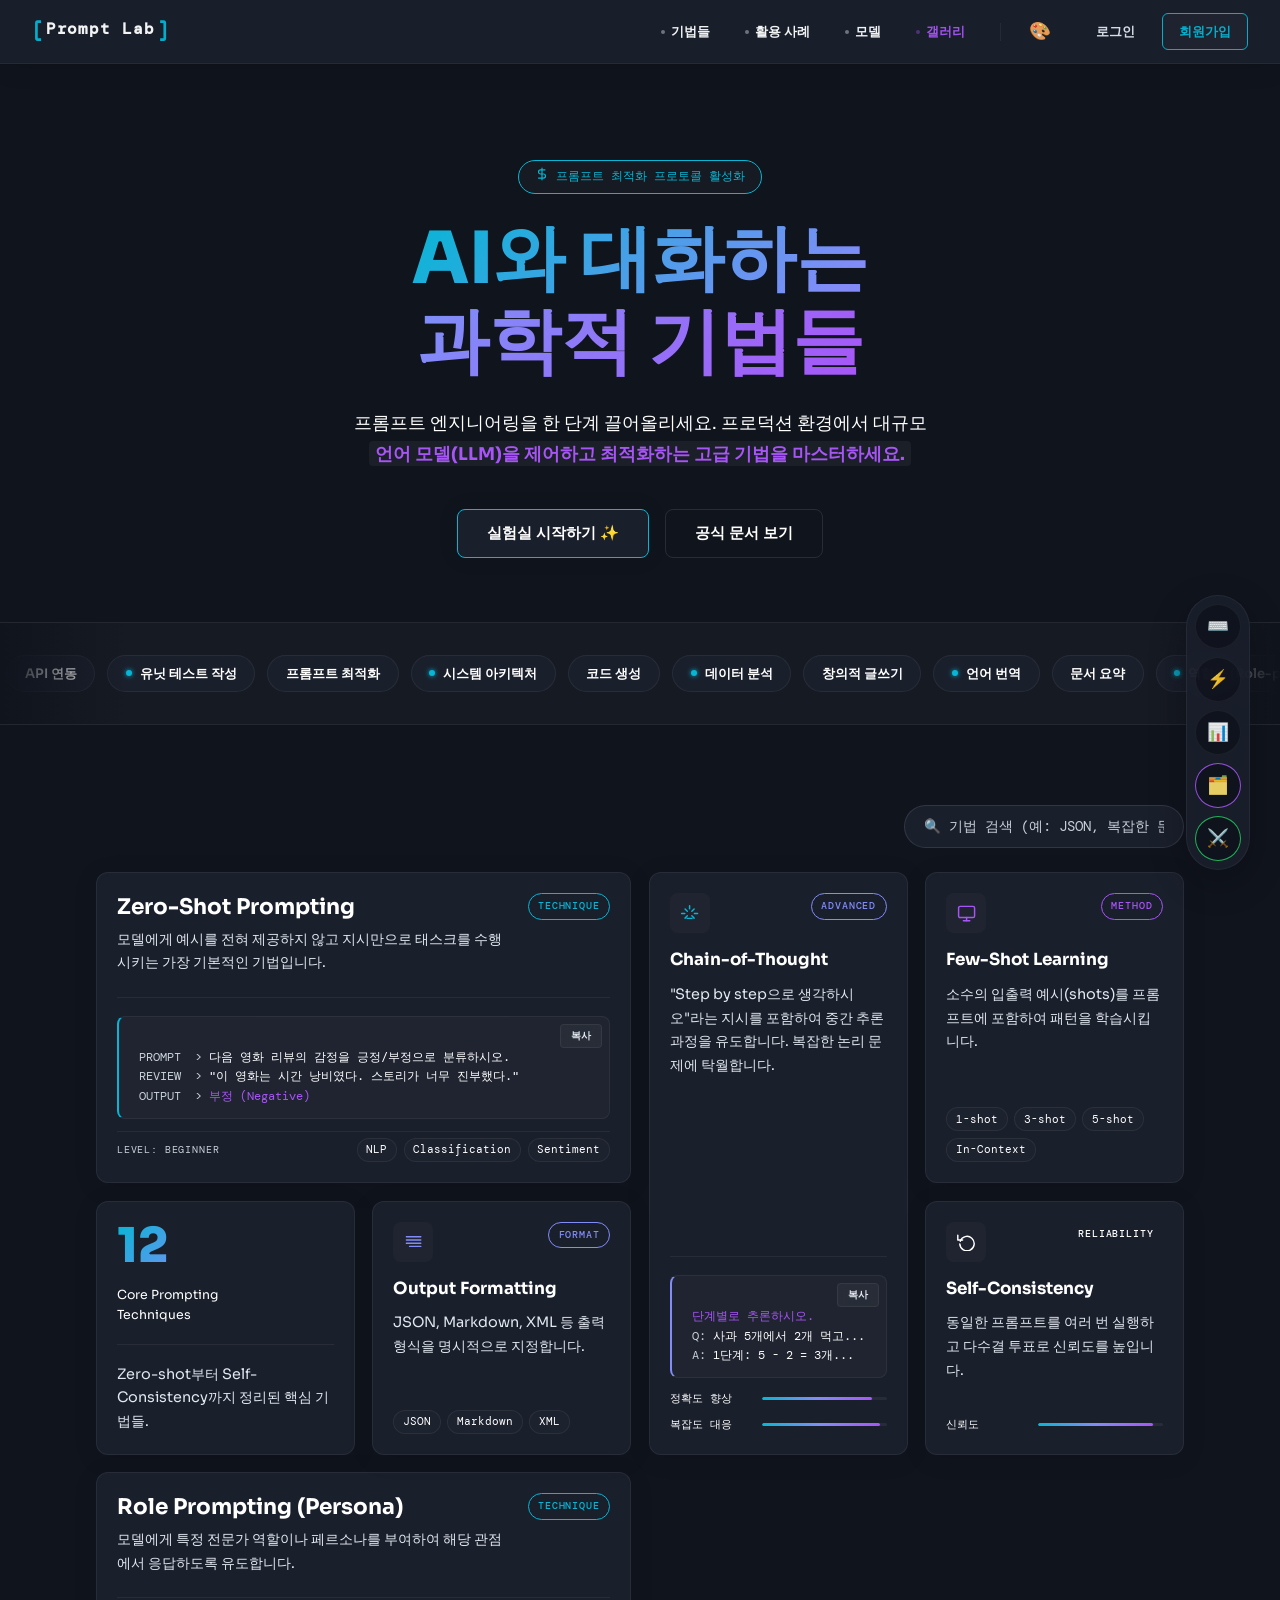
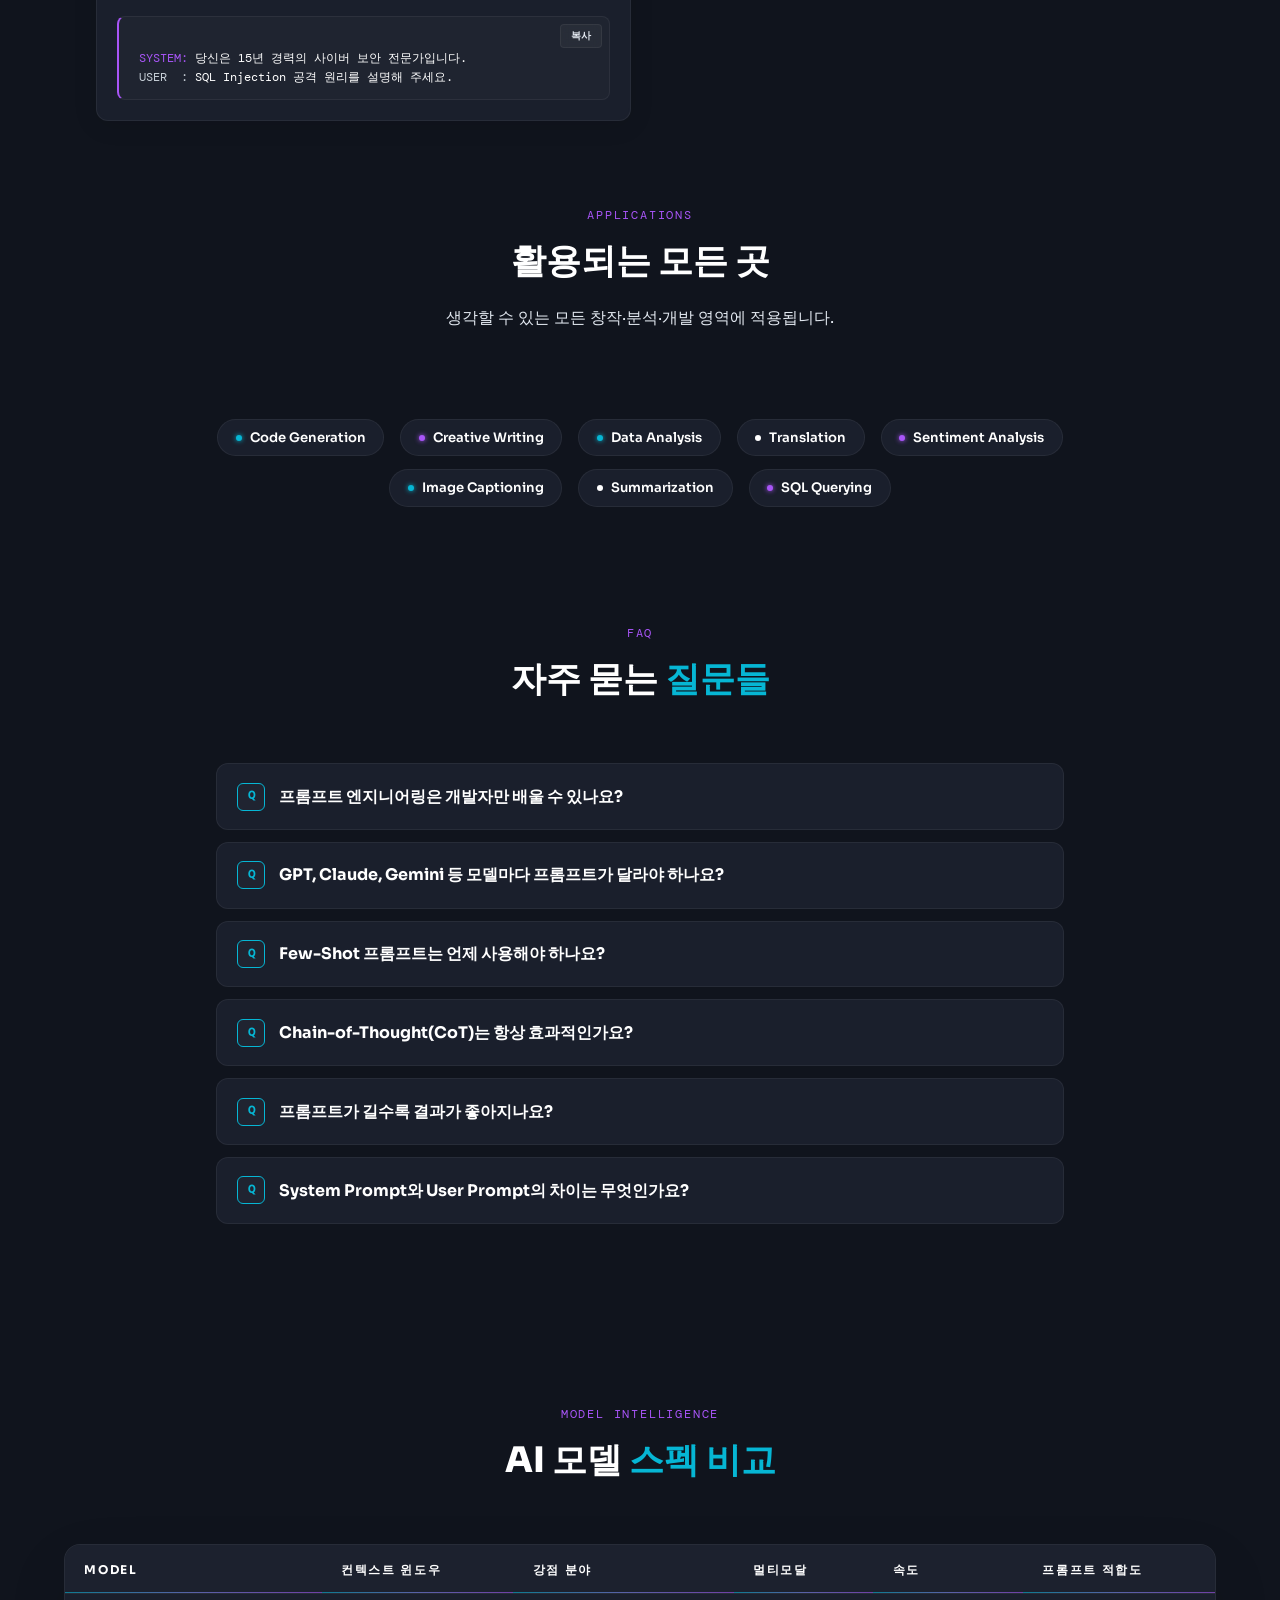
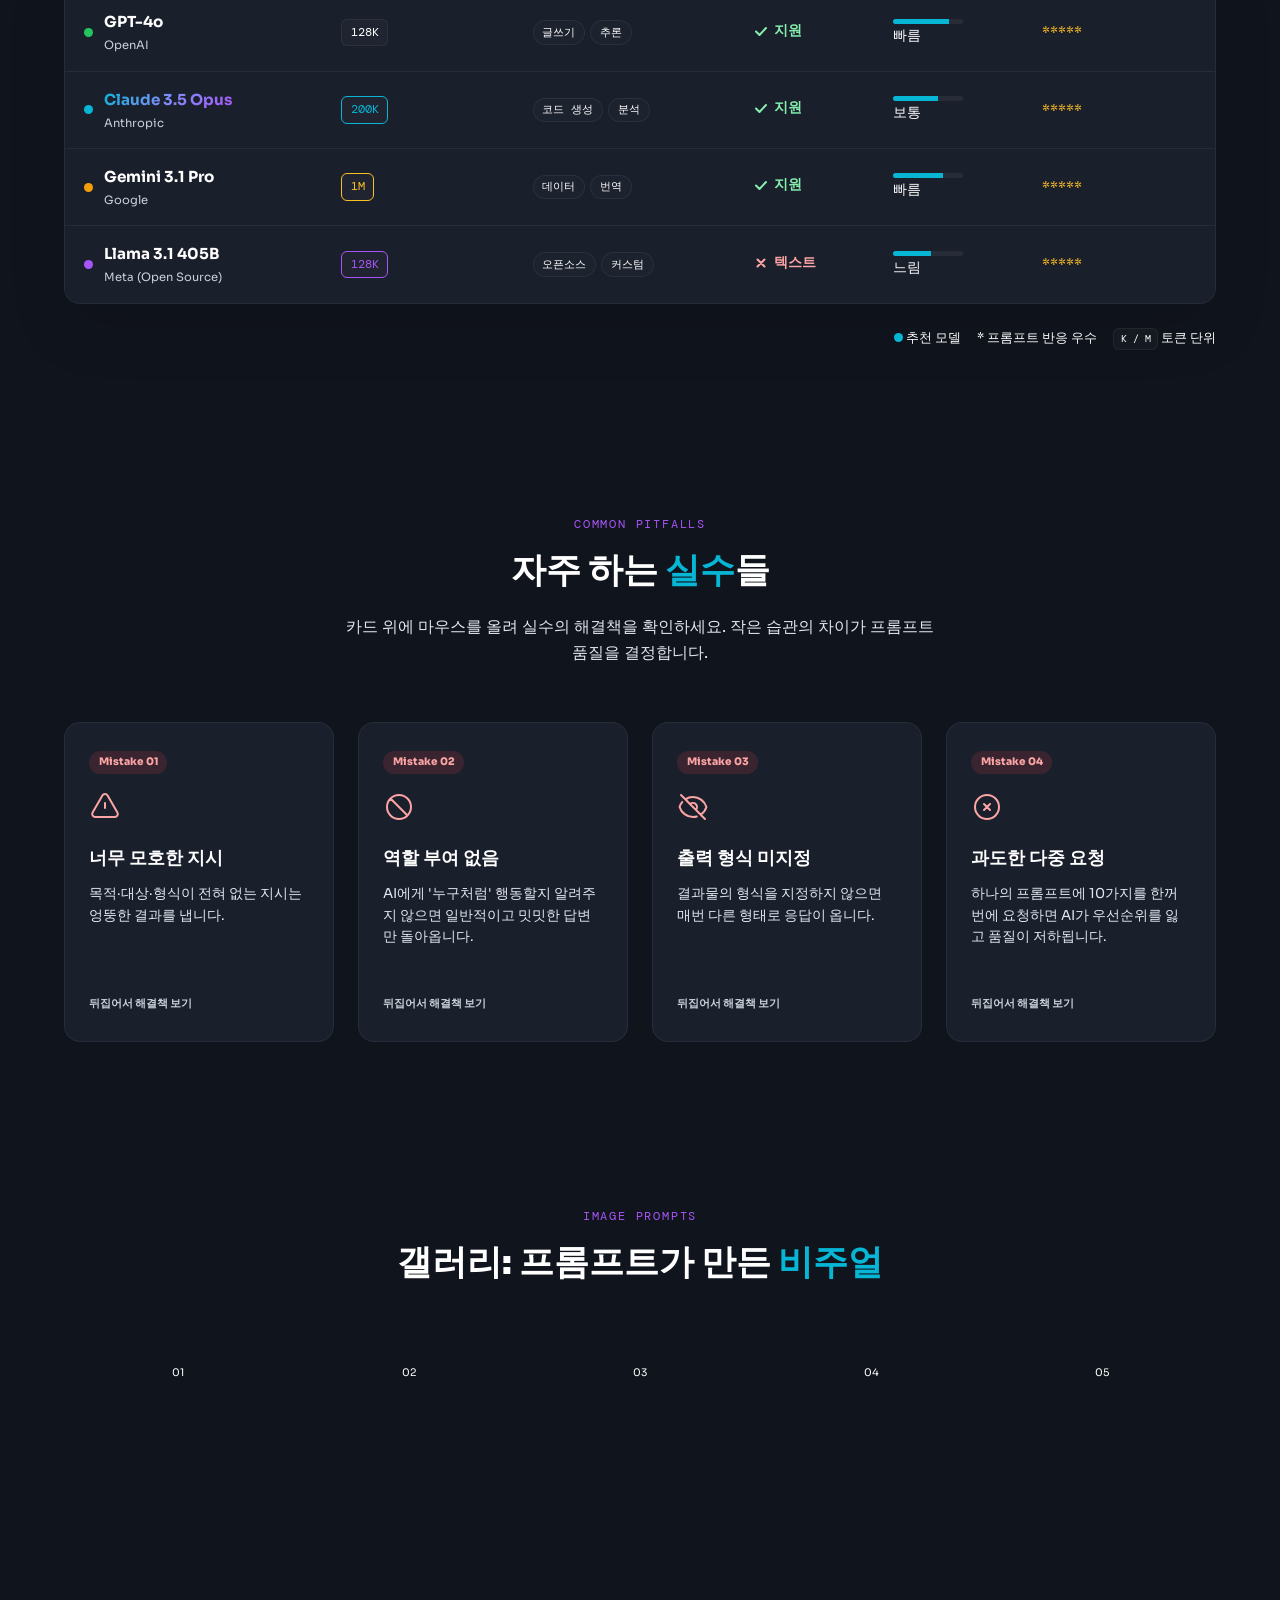
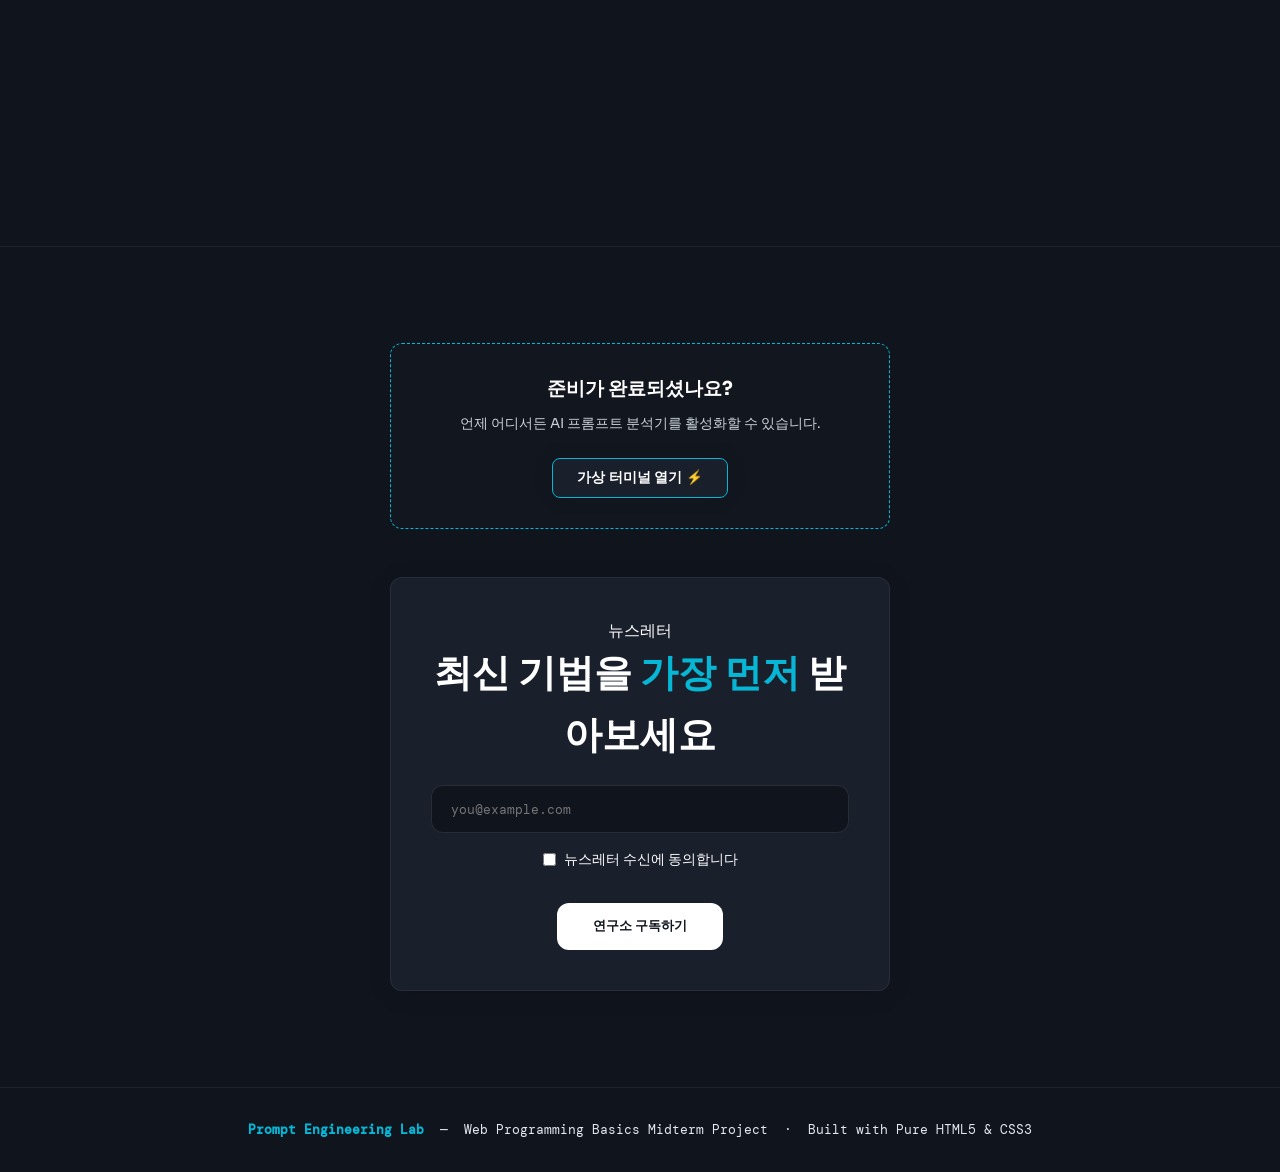
==== commit 34f4294a: "모달 추가 및 코드 압축" ====
--- a/index.html
+++ b/index.html
@@ -11,7 +11,7 @@
   <link rel="stylesheet" href="style.css" />
 </head>
 
-<body>
+<body data-bg="dark" data-color="cyan">
   <header class="nav-header">
     <div class="nav-inner">
       <a href="#" class="nav-logo">
@@ -25,6 +25,7 @@
           <li><a href="#section-image" class="nav-link nav-link--accent"><span class="nav-link__dot"></span>갤러리</a></li>
         </ul>
         <div class="nav-divider" aria-hidden="true"></div>
+        <button id="theme-toggle-btn" class="nav-btn nav-btn--ghost" title="테마 색상 변경" style="font-size: 1.1rem; padding: 0.2rem 0.5rem;">🎨</button>
         <div class="nav-auth">
           <a href="#login" class="nav-btn nav-btn--ghost">로그인</a>
           <a href="#signup" class="nav-btn nav-btn--glow">회원가입</a>
@@ -87,6 +88,10 @@
       </div>
     </div>
 
+    <div class="search-container">
+      <input type="text" id="card-search" placeholder="🔍 기법 검색 (예: JSON, 복잡한 문제...)" autocomplete="off">
+    </div>
+
     <section id="section-anatomy" class="bento-grid" aria-label="프롬프트 엔지니어링 기법 카드 목록">
       <article class="prompt-card card--wide">
         <div class="card-header">
@@ -104,9 +109,7 @@
         <div class="card-footer">
           <span class="card-level">Level: Beginner</span>
           <div class="tag-group" style="margin-top: 0;">
-            <span class="tag">NLP</span>
-            <span class="tag">Classification</span>
-            <span class="tag">Sentiment</span>
+            <span class="tag">NLP</span><span class="tag">Classification</span><span class="tag">Sentiment</span>
           </div>
         </div>
       </article>
@@ -126,14 +129,8 @@
 <span class="token-prompt">Q:</span> <span class="token-value">사과 5개에서 2개 먹고...</span>
 <span class="token-prompt">A:</span> <span class="token-value">1단계: 5 - 2 = 3개...</span></code>
         <div class="progress-group">
-          <div class="progress-item">
-            <span class="progress-label">정확도 향상</span>
-            <div class="progress-bar-track"><div class="progress-bar-fill" data-width="88%" style="width: 0%;"></div></div>
-          </div>
-          <div class="progress-item">
-            <span class="progress-label">복잡도 대응</span>
-            <div class="progress-bar-track"><div class="progress-bar-fill" data-width="95%" style="width: 0%;"></div></div>
-          </div>
+          <div class="progress-item"><span class="progress-label">정확도 향상</span><div class="progress-bar-track"><div class="progress-bar-fill" data-width="88%"></div></div></div>
+          <div class="progress-item"><span class="progress-label">복잡도 대응</span><div class="progress-bar-track"><div class="progress-bar-fill" data-width="95%"></div></div></div>
         </div>
       </article>
 
@@ -147,10 +144,7 @@
         <h2 class="card-title">Few-Shot Learning</h2>
         <p class="card-description">소수의 입출력 예시(shots)를 프롬프트에 포함하여 패턴을 학습시킵니다.</p>
         <div class="tag-group">
-          <span class="tag">1-shot</span>
-          <span class="tag">3-shot</span>
-          <span class="tag">5-shot</span>
-          <span class="tag">In-Context</span>
+          <span class="tag">1-shot</span><span class="tag">3-shot</span><span class="tag">5-shot</span><span class="tag">In-Context</span>
         </div>
       </article>
 
@@ -185,9 +179,7 @@
         <h2 class="card-title">Output Formatting</h2>
         <p class="card-description">JSON, Markdown, XML 등 출력 형식을 명시적으로 지정합니다.</p>
         <div class="tag-group">
-          <span class="tag">JSON</span>
-          <span class="tag">Markdown</span>
-          <span class="tag">XML</span>
+          <span class="tag">JSON</span><span class="tag">Markdown</span><span class="tag">XML</span>
         </div>
       </article>
 
@@ -201,10 +193,7 @@
         <h2 class="card-title">Self-Consistency</h2>
         <p class="card-description">동일한 프롬프트를 여러 번 실행하고 다수결 투표로 신뢰도를 높입니다.</p>
         <div class="progress-group">
-          <div class="progress-item">
-            <span class="progress-label">신뢰도</span>
-            <div class="progress-bar-track"><div class="progress-bar-fill" data-width="92%" style="width: 0%;"></div></div>
-          </div>
+          <div class="progress-item"><span class="progress-label">신뢰도</span><div class="progress-bar-track"><div class="progress-bar-fill" data-width="92%"></div></div></div>
         </div>
       </article>
     </section>
@@ -236,30 +225,12 @@
       <h2 class="section-title">자주 묻는 <span class="section-title--accent">질문들</span></h2>
     </div>
     <div class="faq-list">
-      <details class="faq-item">
-        <summary class="faq-summary"><span class="faq-q-label">Q</span><span class="faq-question">프롬프트 엔지니어링은 개발자만 배울 수 있나요?</span><span class="faq-icon"></span></summary>
-        <div class="faq-answer"><p>코딩 지식이 없어도 배울 수 있는 커뮤니케이션 기술에 가깝습니다.</p></div>
-      </details>
-      <details class="faq-item">
-        <summary class="faq-summary"><span class="faq-q-label">Q</span><span class="faq-question">GPT, Claude, Gemini 등 모델마다 프롬프트가 달라야 하나요?</span><span class="faq-icon"></span></summary>
-        <div class="faq-answer"><p>핵심 원칙은 동일하지만 모델별 특성에 따라 미세 조정이 필요합니다.</p></div>
-      </details>
-      <details class="faq-item">
-        <summary class="faq-summary"><span class="faq-q-label">Q</span><span class="faq-question">Few-Shot 프롬프트는 언제 사용해야 하나요?</span><span class="faq-icon"></span></summary>
-        <div class="faq-answer"><p>정형화된 데이터나 특정 톤앤매너를 추출해야 할 때 예시를 제공하면 좋습니다.</p></div>
-      </details>
-      <details class="faq-item">
-        <summary class="faq-summary"><span class="faq-q-label">Q</span><span class="faq-question">Chain-of-Thought(CoT)는 항상 효과적인가요?</span><span class="faq-icon"></span></summary>
-        <div class="faq-answer"><p>추론이 필요한 복잡한 문제에서만 효과적이며, 단순 작업에는 토큰 낭비입니다.</p></div>
-      </details>
-      <details class="faq-item">
-        <summary class="faq-summary"><span class="faq-q-label">Q</span><span class="faq-question">프롬프트가 길수록 결과가 좋아지나요?</span><span class="faq-icon"></span></summary>
-        <div class="faq-answer"><p>길이보다 명확성과 밀도가 중요합니다. 불필요한 수식어는 혼란을 줍니다.</p></div>
-      </details>
-      <details class="faq-item">
-        <summary class="faq-summary"><span class="faq-q-label">Q</span><span class="faq-question">System Prompt와 User Prompt의 차이는 무엇인가요?</span><span class="faq-icon"></span></summary>
-        <div class="faq-answer"><p>System은 전체 행동 방식과 역할을 정의하고, User는 개별 대화에서의 구체적 요청입니다.</p></div>
-      </details>
+      <details class="faq-item"><summary class="faq-summary"><span class="faq-q-label">Q</span><span class="faq-question">프롬프트 엔지니어링은 개발자만 배울 수 있나요?</span><span class="faq-icon"></span></summary><div class="faq-answer"><p>코딩 지식이 없어도 배울 수 있는 커뮤니케이션 기술에 가깝습니다.</p></div></details>
+      <details class="faq-item"><summary class="faq-summary"><span class="faq-q-label">Q</span><span class="faq-question">GPT, Claude, Gemini 등 모델마다 프롬프트가 달라야 하나요?</span><span class="faq-icon"></span></summary><div class="faq-answer"><p>핵심 원칙은 동일하지만 모델별 특성에 따라 미세 조정이 필요합니다.</p></div></details>
+      <details class="faq-item"><summary class="faq-summary"><span class="faq-q-label">Q</span><span class="faq-question">Few-Shot 프롬프트는 언제 사용해야 하나요?</span><span class="faq-icon"></span></summary><div class="faq-answer"><p>정형화된 데이터나 특정 톤앤매너를 추출해야 할 때 예시를 제공하면 좋습니다.</p></div></details>
+      <details class="faq-item"><summary class="faq-summary"><span class="faq-q-label">Q</span><span class="faq-question">Chain-of-Thought(CoT)는 항상 효과적인가요?</span><span class="faq-icon"></span></summary><div class="faq-answer"><p>추론이 필요한 복잡한 문제에서만 효과적이며, 단순 작업에는 토큰 낭비입니다.</p></div></details>
+      <details class="faq-item"><summary class="faq-summary"><span class="faq-q-label">Q</span><span class="faq-question">프롬프트가 길수록 결과가 좋아지나요?</span><span class="faq-icon"></span></summary><div class="faq-answer"><p>길이보다 명확성과 밀도가 중요합니다. 불필요한 수식어는 혼란을 줍니다.</p></div></details>
+      <details class="faq-item"><summary class="faq-summary"><span class="faq-q-label">Q</span><span class="faq-question">System Prompt와 User Prompt의 차이는 무엇인가요?</span><span class="faq-icon"></span></summary><div class="faq-answer"><p>System은 전체 행동 방식과 역할을 정의하고, User는 개별 대화에서의 구체적 요청입니다.</p></div></details>
     </div>
   </section>
 
@@ -283,63 +254,35 @@
           </thead>
           <tbody>
             <tr class="model-table__row">
-              <td class="model-table__td model-table__td--model">
-                <div class="model-name-wrap"><span class="model-dot model-dot--green"></span><div><strong class="model-name">GPT-4o</strong><span class="model-maker">OpenAI</span></div></div>
-              </td>
+              <td class="model-table__td model-table__td--model"><div class="model-name-wrap"><span class="model-dot model-dot--green"></span><div><strong class="model-name">GPT-4o</strong><span class="model-maker">OpenAI</span></div></div></td>
               <td class="model-table__td"><span class="ctx-badge">128K</span></td>
               <td class="model-table__td"><div class="tag-list"><span class="tag tag--blue">글쓰기</span><span class="tag tag--purple">추론</span></div></td>
               <td class="model-table__td"><span class="check-icon check-icon--yes"><svg width="16" height="16" viewBox="0 0 16 16" fill="none"><path d="M3 8.5L6.5 12L13 5" stroke="currentColor" stroke-width="2" stroke-linecap="round" stroke-linejoin="round"/></svg> 지원</span></td>
-              <td class="model-table__td">
-                <div class="speed-bar-wrap">
-                  <div class="speed-bar"><div class="speed-bar__fill" data-width="80%" style="width: 0%;"></div></div>
-                  <span class="speed-label">빠름</span>
-                </div>
-              </td>
+              <td class="model-table__td"><div class="speed-bar-wrap"><div class="speed-bar"><div class="speed-bar__fill" data-width="80%"></div></div><span class="speed-label">빠름</span></div></td>
               <td class="model-table__td"><div class="star-row"><span class="star star--on">*</span><span class="star star--on">*</span><span class="star star--on">*</span><span class="star star--on">*</span><span class="star star--half">*</span></div></td>
             </tr>
             <tr class="model-table__row">
-              <td class="model-table__td model-table__td--model">
-                <div class="model-name-wrap"><span class="model-dot model-dot--cyan"></span><div><strong class="model-name model-name--highlight">Claude 3.5 Opus</strong><span class="model-maker">Anthropic</span></div></div>
-              </td>
+              <td class="model-table__td model-table__td--model"><div class="model-name-wrap"><span class="model-dot model-dot--cyan"></span><div><strong class="model-name model-name--highlight">Claude 3.5 Opus</strong><span class="model-maker">Anthropic</span></div></div></td>
               <td class="model-table__td"><span class="ctx-badge ctx-badge--cyan">200K</span></td>
               <td class="model-table__td"><div class="tag-list"><span class="tag tag--cyan">코드 생성</span><span class="tag tag--purple">분석</span></div></td>
               <td class="model-table__td"><span class="check-icon check-icon--yes"><svg width="16" height="16" viewBox="0 0 16 16" fill="none"><path d="M3 8.5L6.5 12L13 5" stroke="currentColor" stroke-width="2" stroke-linecap="round" stroke-linejoin="round"/></svg> 지원</span></td>
-              <td class="model-table__td">
-                <div class="speed-bar-wrap">
-                  <div class="speed-bar"><div class="speed-bar__fill" data-width="65%" style="width: 0%;"></div></div>
-                  <span class="speed-label">보통</span>
-                </div>
-              </td>
+              <td class="model-table__td"><div class="speed-bar-wrap"><div class="speed-bar"><div class="speed-bar__fill" data-width="65%"></div></div><span class="speed-label">보통</span></div></td>
               <td class="model-table__td"><div class="star-row"><span class="star star--on">*</span><span class="star star--on">*</span><span class="star star--on">*</span><span class="star star--on">*</span><span class="star star--on">*</span></div></td>
             </tr>
             <tr class="model-table__row">
-              <td class="model-table__td model-table__td--model">
-                <div class="model-name-wrap"><span class="model-dot model-dot--yellow"></span><div><strong class="model-name">Gemini 3.1 Pro</strong><span class="model-maker">Google</span></div></div>
-              </td>
+              <td class="model-table__td model-table__td--model"><div class="model-name-wrap"><span class="model-dot model-dot--yellow"></span><div><strong class="model-name">Gemini 3.1 Pro</strong><span class="model-maker">Google</span></div></div></td>
               <td class="model-table__td"><span class="ctx-badge ctx-badge--yellow">1M</span></td>
               <td class="model-table__td"><div class="tag-list"><span class="tag tag--yellow">데이터</span><span class="tag tag--blue">번역</span></div></td>
               <td class="model-table__td"><span class="check-icon check-icon--yes"><svg width="16" height="16" viewBox="0 0 16 16" fill="none"><path d="M3 8.5L6.5 12L13 5" stroke="currentColor" stroke-width="2" stroke-linecap="round" stroke-linejoin="round"/></svg> 지원</span></td>
-              <td class="model-table__td">
-                <div class="speed-bar-wrap">
-                  <div class="speed-bar"><div class="speed-bar__fill" data-width="72%" style="width: 0%;"></div></div>
-                  <span class="speed-label">빠름</span>
-                </div>
-              </td>
+              <td class="model-table__td"><div class="speed-bar-wrap"><div class="speed-bar"><div class="speed-bar__fill" data-width="72%"></div></div><span class="speed-label">빠름</span></div></td>
               <td class="model-table__td"><div class="star-row"><span class="star star--on">*</span><span class="star star--on">*</span><span class="star star--on">*</span><span class="star star--on">*</span><span class="star star--off">*</span></div></td>
             </tr>
             <tr class="model-table__row">
-              <td class="model-table__td model-table__td--model">
-                <div class="model-name-wrap"><span class="model-dot model-dot--purple"></span><div><strong class="model-name">Llama 3.1 405B</strong><span class="model-maker">Meta (Open Source)</span></div></div>
-              </td>
+              <td class="model-table__td model-table__td--model"><div class="model-name-wrap"><span class="model-dot model-dot--purple"></span><div><strong class="model-name">Llama 3.1 405B</strong><span class="model-maker">Meta (Open Source)</span></div></div></td>
               <td class="model-table__td"><span class="ctx-badge ctx-badge--purple">128K</span></td>
               <td class="model-table__td"><div class="tag-list"><span class="tag tag--green">오픈소스</span><span class="tag tag--blue">커스텀</span></div></td>
               <td class="model-table__td"><span class="check-icon check-icon--no"><svg width="16" height="16" viewBox="0 0 16 16" fill="none"><path d="M4.5 4.5L11.5 11.5M11.5 4.5L4.5 11.5" stroke="currentColor" stroke-width="2" stroke-linecap="round"/></svg> 텍스트</span></td>
-              <td class="model-table__td">
-                <div class="speed-bar-wrap">
-                  <div class="speed-bar"><div class="speed-bar__fill speed-bar__fill--purple" data-width="55%" style="width: 0%;"></div></div>
-                  <span class="speed-label">느림</span>
-                </div>
-              </td>
+              <td class="model-table__td"><div class="speed-bar-wrap"><div class="speed-bar"><div class="speed-bar__fill speed-bar__fill--purple" data-width="55%"></div></div><span class="speed-label">느림</span></div></td>
               <td class="model-table__td"><div class="star-row"><span class="star star--on">*</span><span class="star star--on">*</span><span class="star star--on">*</span><span class="star star--half">*</span><span class="star star--off">*</span></div></td>
             </tr>
           </tbody>
@@ -367,7 +310,7 @@
               <div class="flip-card__mistake-badge">Mistake 01</div>
               <div class="flip-card__front-icon"><svg width="32" height="32" fill="none" viewBox="0 0 24 24" stroke="currentColor" stroke-width="1.5"><path stroke-linecap="round" stroke-linejoin="round" d="M12 9v3.75m-9.303 3.376c-.866 1.5.217 3.374 1.948 3.374h14.71c1.73 0 2.813-1.874 1.948-3.374L13.949 3.378c-.866-1.5-3.032-1.5-3.898 0L2.697 16.126z"/></svg></div>
               <h3 class="flip-card__front-title">너무 모호한 지시</h3>
-              <p class="flip-card__front-desc">"좋은 글 써줘", "코드 고쳐줘"처럼 목적·대상·형식이 전혀 없는 지시는 엉뚱한 결과를 냅니다.</p>
+              <p class="flip-card__front-desc">목적·대상·형식이 전혀 없는 지시는 엉뚱한 결과를 냅니다.</p>
               <div class="flip-card__hint">뒤집어서 해결책 보기</div>
             </div>
             <div class="flip-card__face flip-card__face--back">
@@ -403,7 +346,7 @@
               <div class="flip-card__mistake-badge">Mistake 03</div>
               <div class="flip-card__front-icon"><svg width="32" height="32" fill="none" viewBox="0 0 24 24" stroke="currentColor" stroke-width="1.5"><path stroke-linecap="round" stroke-linejoin="round" d="M3.98 8.223A10.477 10.477 0 001.934 12C3.226 16.338 7.244 19.5 12 19.5c.993 0 1.953-.138 2.863-.395M6.228 6.228A10.45 10.45 0 0112 4.5c4.756 0 8.773 3.162 10.065 7.498a10.523 10.523 0 01-4.293 5.774M6.228 6.228L3 3m3.228 3.228l3.65 3.65m7.894 7.894L21 21m-3.228-3.228l-3.65-3.65m0 0a3 3 0 10-4.243-4.243m4.242 4.242L9.88 9.88"/></svg></div>
               <h3 class="flip-card__front-title">출력 형식 미지정</h3>
-              <p class="flip-card__front-desc">결과물의 형식(JSON, 표, 목록 등)을 지정하지 않으면 매번 다른 형태로 응답이 옵니다.</p>
+              <p class="flip-card__front-desc">결과물의 형식을 지정하지 않으면 매번 다른 형태로 응답이 옵니다.</p>
               <div class="flip-card__hint">뒤집어서 해결책 보기</div>
             </div>
             <div class="flip-card__face flip-card__face--back">
@@ -441,7 +384,6 @@
     <div class="s8-header">
       <span class="section-eyebrow">IMAGE PROMPTS</span>
       <h2 class="section-title">갤러리: 프롬프트가 만든 <span class="section-title--accent">비주얼</span></h2>
-      <p class="section-desc">실제 이미지 생성 AI에 사용된 프롬프트와 그 결과물을 확인하세요.</p>
     </div>
     <div class="s8-accordion">
       <div class="s8-panel">
@@ -497,69 +439,158 @@
     </div>
   </section>
 
-  <section id="terminal-section" class="join-section">
-    <div class="join-section__inner">
-      <div class="join-grid">
-        <div class="join-form-panel">
-          <div class="join-form-eyebrow"><span class="join-form-eyebrow__dot"></span> 실험실 합류하기</div>
-          <h2 class="join-form-title">최신 기법을 <span class="join-form-title--accent">가장 먼저</span> 받아보세요</h2>
-          <p class="join-form-desc">매주 검증된 패턴과 예제를 이메일로 받아보세요.</p>
-          
-          <form id="lab-subscribe-form" class="subscribe-form" action="#" method="post">
-            <div class="subscribe-form__field-wrap">
-              <label for="subscribe-email" class="subscribe-form__label">이메일 주소</label>
-              <div class="subscribe-form__input-group">
-                <input type="email" id="subscribe-email" class="subscribe-form__input" placeholder="you@example.com" required />
-              </div>
-            </div>
-            <div class="subscribe-form__checkbox-wrap">
-              <input type="checkbox" id="subscribe-agree" class="subscribe-form__checkbox" required />
-              <label for="subscribe-agree" class="subscribe-form__checkbox-label">뉴스레터 수신에 동의합니다</label>
-            </div>
-            <button type="submit" class="subscribe-form__btn">실험실 합류하기</button>
-          </form>
-
-        </div>
-        <div class="terminal-panel">
-          <div class="terminal-bar">
-            <div class="terminal-bar__dots">
-              <span class="terminal-dot terminal-dot--red"></span><span class="terminal-dot terminal-dot--yellow"></span><span class="terminal-dot terminal-dot--green"></span>
-            </div>
-            <span class="terminal-bar__title">prompt-lab ~ terminal</span>
-            <span class="terminal-bar__spacer"></span>
-          </div>
-          <div class="terminal-body">
-            <p class="terminal-line terminal-line--dim"><span class="terminal-prompt">$</span> npm run init-lab</p>
-            <p class="terminal-line terminal-line--success">[INFO] Context window: READY</p>
-            <p class="terminal-line terminal-line--warn">[WAIT] Awaiting input...</p>
-            <div class="terminal-divider"></div>
-            
-            <div class="terminal-input-group">
-              <span class="terminal-prompt terminal-prompt--active">$</span>
-              <input type="text" id="terminal-input" placeholder="여기에 프롬프트를 입력하고 엔터를 쳐보세요... (예: 안녕)" autocomplete="off">
-            </div>
-
-          </div>
-        </div>
+  <section class="join-section">
+    <div class="join-section__inner" style="display: flex; flex-direction: column; gap: 3rem; align-items: center;">
+      <div class="trigger-banner">
+        <h3 style="font-size: 1.2rem; margin-bottom: 0.5rem; color: var(--text-primary);">준비가 완료되셨나요?</h3>
+        <p style="font-size: 0.85rem; color: var(--text-muted); margin-bottom: 1.5rem;">언제 어디서든 AI 프롬프트 분석기를 활성화할 수 있습니다.</p>
+        <button class="open-terminal-trigger btn-primary" style="padding: 0.6rem 1.5rem; font-size: 0.85rem; margin: 0 auto;">가상 터미널 열기 ⚡</button>
+      </div>
+
+      <div class="join-form-panel" style="max-width: 500px; width: 100%; text-align: center;">
+        <div class="join-form-eyebrow"><span class="join-form-eyebrow__dot"></span> 뉴스레터</div>
+        <h2 class="join-form-title">최신 기법을 <span class="join-form-title--accent">가장 먼저</span> 받아보세요</h2>
+        <form id="lab-subscribe-form" class="subscribe-form" action="#" method="post">
+          <div class="subscribe-form__field-wrap">
+            <input type="email" id="subscribe-email" class="subscribe-form__input" placeholder="you@example.com" required />
+          </div>
+          <div class="subscribe-form__checkbox-wrap" style="justify-content: center;">
+            <input type="checkbox" id="subscribe-agree" class="subscribe-form__checkbox" required />
+            <label for="subscribe-agree" class="subscribe-form__checkbox-label">뉴스레터 수신에 동의합니다</label>
+          </div>
+          <button type="submit" class="subscribe-form__btn" style="margin: 0 auto;">연구소 구독하기</button>
+        </form>
       </div>
     </div>
   </section>
+
+  <div id="floating-toolkit">
+    <button class="toolkit-btn open-terminal-trigger" title="AI 가상 터미널 열기">⌨️</button>
+    <button id="open-builder-btn" class="toolkit-btn" title="AI 프롬프트 빌더 열기">⚡</button>
+    <button id="open-token-btn" class="toolkit-btn" title="실시간 토큰 계산기 열기">📊</button>
+    <button id="open-vault-btn" class="toolkit-btn" title="프롬프트 보관함 열기" style="border-color: var(--neon-purple);">🗂️</button>
+    <button id="open-duel-btn" class="toolkit-btn" title="AI 모델 듀얼 시뮬레이터 열기" style="border-color: #22c55e;">⚔️</button>
+  </div>
+
+  <div id="theme-modal" class="modal-overlay">
+    <div class="auth-content" style="width: 400px;">
+      <span class="close-theme-btn close-auth-btn">&times;</span>
+      <h2 style="font-size: 1.3rem; margin-bottom: 1.5rem; color: var(--neon-cyan); font-weight: 800;">🎨 테마 설정 (Theme)</h2>
+      <div style="display: flex; flex-direction: column; gap: 20px; text-align: left;">
+        <div>
+          <label style="font-size: 0.8rem; font-weight: bold; color: var(--text-muted); margin-bottom: 8px; display: block;">1. 배경 모드 (Background)</label>
+          <div style="display: flex; gap: 10px;">
+            <button class="theme-select-btn active" data-bg="dark">🌙 다크 네온</button>
+            <button class="theme-select-btn" data-bg="light">☀️ 라이트 클린</button>
+          </div>
+        </div>
+        <div>
+          <label style="font-size: 0.8rem; font-weight: bold; color: var(--text-muted); margin-bottom: 8px; display: block;">2. 포인트 컬러 (Accent Color)</label>
+          <div style="display: flex; gap: 10px;">
+            <button class="color-select-btn active" data-color="cyan" style="border-bottom: 3px solid #06b6d4;">시안</button>
+            <button class="color-select-btn" data-color="green" style="border-bottom: 3px solid #10b981;">에메랄드</button>
+            <button class="color-select-btn" data-color="magenta" style="border-bottom: 3px solid #f43f5e;">마젠타</button>
+          </div>
+        </div>
+        <button id="apply-theme-btn" class="auth-submit-btn" style="background: var(--gradient-neon); margin-top: 10px;">설정 저장 및 닫기</button>
+      </div>
+    </div>
+  </div>
+
+  <div id="terminal-modal" class="modal-overlay">
+    <div class="terminal-modal-content">
+      <span class="close-terminal-btn">&times;</span>
+      <div class="terminal-panel">
+        <div class="terminal-bar">
+          <div class="terminal-bar__dots"><span class="terminal-dot terminal-dot--red"></span><span class="terminal-dot terminal-dot--yellow"></span><span class="terminal-dot terminal-dot--green"></span></div>
+          <span class="terminal-bar__title">prompt-lab ~ virtual-terminal-ai</span>
+        </div>
+        <div class="terminal-body">
+          <p class="terminal-line terminal-line--dim"><span class="terminal-prompt">$</span> npm run init-lab</p>
+          <p class="terminal-line terminal-line--success">[INFO] ES6 Async/Await Protocols: ACTIVE</p>
+          <p class="terminal-line terminal-line--warn">[WAIT] Awaiting researcher prompt...</p>
+          <div class="terminal-divider"></div>
+          <div class="terminal-input-group">
+            <span class="terminal-prompt terminal-prompt--active">$</span>
+            <input type="text" id="terminal-input" placeholder="여기에 프롬프트를 입력하고 엔터를 쳐보세요... (예: 안녕, 추천)" autocomplete="off">
+          </div>
+        </div>
+      </div>
+    </div>
+  </div>
+
+  <div id="builder-modal" class="modal-overlay">
+    <div class="auth-content" style="width: 440px;">
+      <span class="close-builder-btn close-auth-btn">&times;</span>
+      <h2 class="neon-text-cyan" style="font-size: 1.3rem; margin-bottom: 1.5rem; color: var(--neon-cyan);">🛠️ AI Prompt Builder</h2>
+      <div style="display: flex; flex-direction: column; gap: 12px; text-align: left;">
+        <label style="font-size: 0.75rem; font-weight: bold; color: var(--neon-purple);">1. 페르소나(Role) 설정</label>
+        <select id="builder-role" class="auth-input" style="background: var(--bg-card);">
+          <option value="10년 경력의 시니어 개발자">10년 경력의 시니어 풀스택 개발자</option>
+          <option value="글로벌 기업 스타트업 마케터">성장 지향적인 그로스 마케팅 전문가</option>
+          <option value="UX/UI 전문 테크니컬 라이터">사용자 친화적인 UX 전문 테크 라이터</option>
+        </select>
+        <label style="font-size: 0.75rem; font-weight: bold; color: var(--neon-purple);">2. 수행할 작업(Task) 입력</label>
+        <input type="text" id="builder-task" class="auth-input" placeholder="예: 로그인 코드 에러 디버깅, 인스타 카피라이팅" value="코드 리팩토링 및 최적화">
+        <label style="font-size: 0.75rem; font-weight: bold; color: var(--neon-purple);">3. 응답 형식(Format) 강제</label>
+        <select id="builder-format" class="auth-input" style="background: var(--bg-card);">
+          <option value="구조화된 깔끔한 JSON 포맷">JSON 형식 데이터 구조</option>
+          <option value="한눈에 비교하기 쉬운 마크다운 표(Table) 형태">Markdown 표 포맷</option>
+          <option value="단계별 요약이 들어간 일목요연한 리스트 형태">가독성 높은 목록형 포맷</option>
+        </select>
+        <button id="generate-prompt-btn" class="auth-submit-btn" style="background: var(--gradient-neon);">구조화 프롬프트 생성 ⚡</button>
+        <div id="builder-result-box" style="display:none; margin-top: 15px;">
+          <label style="font-size: 0.75rem; color: var(--neon-cyan);">조립 완료된 프로토콜 (클릭 시 복사)</label>
+          <div id="builder-output-text" class="card-code" style="max-height: 120px; overflow-y:auto; cursor:pointer; font-size:0.7rem; margin-top:5px;"></div>
+          <button id="save-to-vault-btn" class="nav-btn nav-btn--glow" style="width:100%; margin-top:10px; padding:8px; border-color:var(--neon-purple); color:var(--neon-purple);">💾 보관함에 저장하기</button>
+        </div>
+      </div>
+    </div>
+  </div>
+
+  <div id="token-modal" class="modal-overlay">
+    <div class="auth-content" style="width: 440px;">
+      <span class="close-token-btn close-auth-btn">&times;</span>
+      <h2 style="font-size: 1.3rem; margin-bottom: 1rem; color: var(--neon-cyan);">📊 Live Token Counter</h2>
+      <p style="font-size: 0.75rem; color: var(--text-muted); margin-bottom: 1.5rem;">입력창에 프롬프트를 입력하면 실시간으로 API 비용이 산정됩니다.</p>
+      <div style="text-align: left; display:flex; flex-direction:column; gap:10px;">
+        <textarea id="token-textarea" class="auth-input" rows="5" placeholder="여기에 아무 문장이나 복사 붙여넣기 해보세요..." style="resize:none; font-family:var(--font-mono); font-size:0.8rem; background: var(--bg-base); color: var(--text-primary);"></textarea>
+        <div style="display:grid; grid-template-columns: 1fr 1fr; gap:10px; margin-top:5px;">
+          <div style="background:var(--bg-base); padding:10px; border-radius:6px; border:1px solid var(--border-subtle);">
+            <span style="font-size:0.65rem; color:var(--text-muted); display:block;">공백 포함 글자 수</span>
+            <strong id="stat-chars" style="font-size:1.1rem; color:var(--text-primary);">0</strong> 자
+          </div>
+          <div style="background:var(--bg-base); padding:10px; border-radius:6px; border:1px solid var(--border-subtle);">
+            <span style="font-size:0.65rem; color:var(--text-muted); display:block;">예상 소모 토큰 수</span>
+            <strong id="stat-tokens" style="font-size:1.1rem; color:var(--neon-cyan);">0</strong> tokens
+          </div>
+        </div>
+        <div style="background:rgba(6, 182, 212, 0.05); border:1px solid var(--border-base); padding:12px; border-radius:8px; margin-top:5px; display:flex; flex-direction:column; gap:6px; font-size:0.75rem;">
+          <div style="display:flex; justify-content:space-between; color: var(--text-primary);">
+            <span>OpenAI GPT-4o 예상 비용:</span>
+            <strong id="cost-gpt" style="color:#22c55e;">$0.00000</strong>
+          </div>
+          <div style="display:flex; justify-content:space-between; color: var(--text-primary);">
+            <span>Anthropic Claude 3.5 비용:</span>
+            <strong id="cost-claude" style="color:var(--neon-purple);">$0.00000</strong>
+          </div>
+        </div>
+      </div>
+    </div>
+  </div>
 
   <div id="auth-modal" class="modal-overlay">
     <div class="auth-content">
       <span class="close-auth-btn">&times;</span>
-      
       <div class="auth-header">
         <button class="auth-tab active" data-target="login-form">로그인</button>
         <button class="auth-tab" data-target="signup-form">회원가입</button>
       </div>
-
       <form id="login-form" class="auth-form active">
         <input type="email" class="auth-input" placeholder="이메일 주소" required>
         <input type="password" class="auth-input" placeholder="비밀번호" required>
         <button type="submit" class="auth-submit-btn">시스템 접속</button>
       </form>
-
       <form id="signup-form" class="auth-form">
         <input type="text" class="auth-input" placeholder="닉네임 (예: 수석연구원)" required>
         <input type="email" class="auth-input" placeholder="이메일 주소" required>
@@ -578,11 +609,44 @@
     </div>
   </div>
 
+  <div id="vault-modal" class="modal-overlay">
+    <div class="auth-content" style="width: 480px;">
+      <span class="close-vault-btn close-auth-btn">&times;</span>
+      <h2 style="font-size: 1.3rem; margin-bottom: 0.5rem; color: var(--neon-purple);">🗂️ Prompt Vault</h2>
+      <p style="font-size:0.75rem; color:var(--text-muted); margin-bottom:1.5rem;">빌더에서 저장한 나만의 프롬프트 레시피입니다.</p>
+      <div id="vault-list" style="display:flex; flex-direction:column; gap:10px; max-height: 350px; overflow-y:auto; text-align:left; padding-right:5px;"></div>
+      <button id="clear-vault-btn" class="nav-btn nav-btn--ghost" style="width:100%; margin-top:15px; border:1px solid var(--border-subtle); color:#f43f5e;">🗑️ 전체 보관함 비우기</button>
+    </div>
+  </div>
+
+  <div id="duel-modal" class="modal-overlay">
+    <div class="terminal-modal-content" style="max-width: 900px;">
+      <span class="close-duel-btn close-terminal-btn">&times;</span>
+      <div class="terminal-panel" style="display: flex; flex-direction: column; background: var(--bg-card);">
+        <div class="terminal-bar" style="justify-content: center; background:#0d1117;"><span class="terminal-bar__title" style="font-size:1rem; font-weight:bold;">⚔️ AI Model Duel Simulator</span></div>
+        <div style="display: flex; height: 450px; border-bottom: 1px solid var(--border-subtle);">
+          <div style="flex:1; border-right: 1px solid var(--border-subtle); display:flex; flex-direction:column;">
+            <div style="padding:10px; text-align:center; background:rgba(34, 197, 94, 0.1); color:#22c55e; font-weight:bold; font-size:0.85rem; border-bottom: 1px solid rgba(34, 197, 94, 0.2);">🟢 OpenAI GPT-4o</div>
+            <div id="duel-gpt-output" class="terminal-body" style="flex:1; overflow-y:auto; color:#e2e8f0; padding:15px;"><p style="color:#64748b; text-align:center; margin-top:40%;">[대기 중...]</p></div>
+          </div>
+          <div style="flex:1; display:flex; flex-direction:column;">
+            <div style="padding:10px; text-align:center; background:rgba(168, 85, 247, 0.1); color:var(--neon-purple); font-weight:bold; font-size:0.85rem; border-bottom: 1px solid rgba(168, 85, 247, 0.2);">🟣 Anthropic Claude 3.5</div>
+            <div id="duel-claude-output" class="terminal-body" style="flex:1; overflow-y:auto; color:#e2e8f0; padding:15px;"><p style="color:#64748b; text-align:center; margin-top:40%;">[대기 중...]</p></div>
+          </div>
+        </div>
+        <div style="padding:15px; display:flex; gap:10px; background:#161b22;">
+          <input type="text" id="duel-input" class="auth-input" placeholder="비교할 프롬프트를 입력하세요... (예: 리액트의 장단점)" style="flex:1; background:#0d1117;" autocomplete="off">
+          <button id="duel-submit-btn" class="auth-submit-btn" style="margin:0; padding:0 25px; background: #22c55e;">대결 시작 ⚔️</button>
+        </div>
+      </div>
+    </div>
+  </div>
+
   <footer class="site-footer" role="contentinfo">
     <p><strong>Prompt Engineering Lab</strong> &nbsp;&mdash;&nbsp; Web Programming Basics Midterm Project &nbsp;&middot;&nbsp; Built with Pure HTML5 &amp; CSS3</p>
   </footer>
 
   <script src="https://code.jquery.com/jquery-3.7.1.min.js"></script>
-  <script src="script.js?v=20240620_FINAL_V4"></script>
+  <script src="script.js"></script>
 </body>
 </html>
--- a/style.css
+++ b/style.css
@@ -1,87 +1,78 @@
 /* ============================================================
-   [ Prompt Lab ] CSS STYLE GUIDE (최종 버전)
+   [ Prompt Lab ] CSS STYLE GUIDE (최종 방탄 클린 버전)
 ============================================================ */
 
+/* 🚨 1. 최우선 기본 변수 셋팅 (JS 동작 전에도 UI 깨짐 방지용) */
 :root {
-  --bg-base:        #10141d;
-  --bg-card:        #1a1f2c;
-  --bg-card-hover:  #1f2537;
-  --bg-glass:       rgba(16, 20, 29, 0.65);
-
-  --text-primary:   #ffffff;  
-  --text-secondary: #e2e8f0;  
-  --text-muted:     #c9d1d9;  
-
-  --neon-cyan:      #06b6d4;
-  --neon-purple:    #a855f7;
-  --neon-mid:       #818cf8;
-  --gradient-neon:  linear-gradient(135deg, var(--neon-cyan), var(--neon-mid), var(--neon-purple));
-
-  --border-subtle:  rgba(255, 255, 255, 0.06);
-  --border-base:    rgba(255, 255, 255, 0.10);
-
-  --space-xs: 0.375rem; --space-sm: 0.75rem; --space-md: 1.25rem;
-  --space-lg: 2rem;     --space-xl: 3rem;    --space-2xl: 5rem;
-
+  --neon-cyan: #06b6d4; --neon-purple: #a855f7; --neon-mid: #818cf8;
+  --gradient-neon: linear-gradient(135deg, var(--neon-cyan), var(--neon-mid), var(--neon-purple));
+  --bg-base: #10141d; --bg-card: #1a1f2c; --bg-card-hover: #1f2537;
+  --text-primary: #ffffff; --text-secondary: #e2e8f0; --text-muted: #c9d1d9;
+  --border-subtle: rgba(255, 255, 255, 0.06); --border-base: rgba(255, 255, 255, 0.10);
+
+  --space-xs: 0.375rem; --space-sm: 0.75rem; --space-md: 1.25rem; --space-lg: 2rem; --space-xl: 3rem; --space-2xl: 5rem;
   --radius-sm: 8px; --radius-md: 12px; --radius-lg: 20px; --radius-pill: 100px;
-
-  --font-display: 'Sora', sans-serif;
-  --font-mono:    'DM Mono', monospace;
-
-  --shadow-card:        0 4px 24px rgba(0, 0, 0, 0.35);
-  --shadow-neon-cyan:   0 0 20px rgba(6, 182, 212, 0.18);
-  --shadow-neon-purple: 0 0 20px rgba(168, 85, 247, 0.18);
-
-  --duration-fast: 0.2s;
-  --duration-base: 0.45s;
-  --ease-out:      cubic-bezier(0.16, 1, 0.3, 1);
-}
-
+  --font-display: 'Sora', sans-serif; --font-mono: 'DM Mono', monospace;
+  --shadow-card: 0 4px 24px rgba(0, 0, 0, 0.1);
+  --duration-fast: 0.2s; --duration-base: 0.45s; --ease-out: cubic-bezier(0.16, 1, 0.3, 1);
+}
+
+/* 🚨 2. 동적 테마 오버라이딩 (JS가 제어) */
+body[data-color="green"] { --neon-cyan: #10b981; --neon-purple: #3b82f6; --neon-mid: #059669; --gradient-neon: linear-gradient(135deg, #10b981, #059669, #3b82f6); }
+body[data-color="magenta"] { --neon-cyan: #f43f5e; --neon-purple: #f59e0b; --neon-mid: #e11d48; --gradient-neon: linear-gradient(135deg, #f43f5e, #e11d48, #f59e0b); }
+body[data-color="cyan"] { --neon-cyan: #06b6d4; --neon-purple: #a855f7; --neon-mid: #818cf8; --gradient-neon: linear-gradient(135deg, var(--neon-cyan), var(--neon-mid), var(--neon-purple)); }
+
+body[data-bg="light"] { --bg-base: #f8fafc; --bg-card: #ffffff; --bg-card-hover: #f1f5f9; --text-primary: #0f172a; --text-secondary: #334155; --text-muted: #64748b; --border-subtle: rgba(0, 0, 0, 0.1); --border-base: rgba(0, 0, 0, 0.15); }
+body[data-bg="dark"] { --bg-base: #10141d; --bg-card: #1a1f2c; --bg-card-hover: #1f2537; --text-primary: #ffffff; --text-secondary: #e2e8f0; --text-muted: #c9d1d9; --border-subtle: rgba(255, 255, 255, 0.06); --border-base: rgba(255, 255, 255, 0.10); }
+
+/* RESET & BASE */
 *, *::before, *::after { box-sizing: border-box; margin: 0; padding: 0; }
 html { font-size: 16px; scroll-behavior: smooth; scroll-padding-top: 80px; }
-body { font-family: var(--font-display); background-color: var(--bg-base); color: var(--text-primary); line-height: 1.6; min-height: 100vh; padding-top: 64px; }
-body::before { content: ''; position: fixed; inset: 0; pointer-events: none; z-index: 0; background-image: radial-gradient(ellipse 80% 50% at 10% 10%, rgba(6, 182, 212, 0.05) 0%, transparent 60%), radial-gradient(ellipse 60% 40% at 90% 80%, rgba(168, 85, 247, 0.06) 0%, transparent 60%); }
+body { font-family: var(--font-display); background-color: var(--bg-base); color: var(--text-primary); line-height: 1.6; min-height: 100vh; padding-top: 64px; transition: background-color 0.3s, color 0.3s, --neon-cyan 0.3s, --neon-purple 0.3s; }
 img { max-width: 100%; display: block; }
 a { color: inherit; text-decoration: none; }
 ul { list-style: none; }
 
-/* Header */
-.nav-header { position: fixed; top: 0; left: 0; width: 100%; height: 64px; z-index: 1000; background: rgba(6, 10, 22, 0.72); backdrop-filter: blur(14px); -webkit-backdrop-filter: blur(14px); border-bottom: 1px solid rgba(6, 182, 212, 0.18); box-shadow: 0 1px 0 0 rgba(6, 182, 212, 0.07), 0 6px 28px 0 rgba(0, 0, 0, 0.5); }
+/* Navigation */
+.nav-header { position: fixed; top: 0; left: 0; width: 100%; height: 64px; z-index: 1000; background: var(--bg-card); opacity: 0.95; backdrop-filter: blur(14px); -webkit-backdrop-filter: blur(14px); border-bottom: 1px solid var(--border-subtle); box-shadow: 0 1px 0 0 rgba(0, 0, 0, 0.1), 0 6px 28px 0 rgba(0, 0, 0, 0.1); }
 .nav-inner { max-width: 80rem; height: 100%; margin: 0 auto; padding: 0 2rem; display: flex; align-items: center; justify-content: space-between; }
-.nav-logo { font-family: var(--font-mono); font-size: 1rem; font-weight: 800; letter-spacing: 0.06em; color: #ffffff; display: flex; gap: 0.1em; transition: color 0.25s ease; }
-.nav-logo__bracket { color: #06b6d4; font-size: 1.2em; font-weight: 900; transition: color 0.25s, text-shadow 0.25s; }
-.nav-logo:hover { color: #ffffff; }
-.nav-logo:hover .nav-logo__bracket { color: #a855f7; text-shadow: 0 0 12px rgba(168, 85, 247, 0.8); }
+.nav-logo { font-family: var(--font-mono); font-size: 1rem; font-weight: 800; letter-spacing: 0.06em; color: var(--text-primary); display: flex; gap: 0.1em; transition: color 0.25s ease; }
+.nav-logo__bracket { color: var(--neon-cyan); font-size: 1.2em; font-weight: 900; transition: color 0.25s, text-shadow 0.25s; }
+.nav-logo:hover .nav-logo__bracket { color: var(--neon-purple); text-shadow: 0 0 12px var(--neon-purple); }
 .nav-right { display: flex; align-items: center; gap: 1.2rem; }
 .nav-links { display: flex; align-items: center; gap: 0.25rem; }
-.nav-link { display: flex; align-items: center; gap: 0.4rem; padding: 0.45rem 0.9rem; border-radius: 6px; border: 1px solid transparent; font-size: 0.82rem; font-weight: 600; color: rgba(255, 255, 255, 0.9); transition: all 0.25s ease; }
+.nav-link { display: flex; align-items: center; gap: 0.4rem; padding: 0.45rem 0.9rem; border-radius: 6px; border: 1px solid transparent; font-size: 0.82rem; font-weight: 600; color: var(--text-primary); transition: all 0.25s ease; }
 .nav-link__dot { width: 4px; height: 4px; border-radius: 50%; background: currentColor; opacity: 0.4; transition: all 0.25s; }
-.nav-link:hover { color: #06b6d4; background: rgba(6, 182, 212, 0.08); border-color: rgba(6, 182, 212, 0.22); text-shadow: 0 0 12px rgba(6, 182, 212, 0.5); }
-.nav-link:hover .nav-link__dot { opacity: 1; box-shadow: 0 0 6px 2px rgba(6, 182, 212, 0.75); }
-.nav-link--accent { color: #d8b4fe; }
-.nav-divider { width: 1px; height: 18px; background: rgba(255, 255, 255, 0.15); }
+.nav-link:hover { color: var(--neon-cyan); background: rgba(128, 128, 128, 0.1); border-color: var(--border-subtle); text-shadow: 0 0 12px rgba(6, 182, 212, 0.4); }
+.nav-link:hover .nav-link__dot { opacity: 1; box-shadow: 0 0 6px 2px rgba(6, 182, 212, 0.4); }
+.nav-link--accent { color: var(--neon-purple); }
+.nav-divider { width: 1px; height: 18px; background: var(--border-subtle); }
 .nav-auth { display: flex; gap: 0.6rem; }
 .nav-btn { padding: 0.45rem 1rem; font-size: 0.82rem; font-weight: 600; border-radius: 6px; cursor: pointer; transition: all 0.3s ease; }
-.nav-btn--ghost { color: var(--text-secondary); background: transparent; }
-.nav-btn--ghost:hover { color: #ffffff; background: rgba(255, 255, 255, 0.05); }
-.nav-btn--glow { color: var(--neon-cyan); background: rgba(6, 182, 212, 0.08); border: 1px solid rgba(6, 182, 212, 0.3); }
-.nav-btn--glow:hover { background: rgba(6, 182, 212, 0.15); color: #ffffff; box-shadow: 0 0 15px rgba(6, 182, 212, 0.3); }
-
-.site-header { display: none; } 
+.nav-btn--ghost { color: var(--text-secondary); background: transparent; border: 1px solid transparent; }
+.nav-btn--ghost:hover { color: var(--text-primary); background: rgba(128, 128, 128, 0.1); }
+.nav-btn--glow { color: var(--neon-cyan); background: rgba(128, 128, 128, 0.05); border: 1px solid var(--neon-cyan); }
+.nav-btn--glow:hover { background: rgba(128, 128, 128, 0.1); color: var(--text-primary); box-shadow: 0 0 15px rgba(6, 182, 212, 0.4); }
 
 /* Hero */
 .hero--centered { display: flex; flex-direction: column; align-items: center; text-align: center; padding: 6rem 1rem 4rem; position: relative; z-index: 1;}
-.hero-badge { display: inline-flex; gap: 0.4rem; padding: 0.4rem 1rem; border-radius: 999px; background: rgba(6, 182, 212, 0.08); border: 1px solid rgba(6, 182, 212, 0.3); color: var(--neon-cyan); font-family: var(--font-mono); font-size: 0.75rem; margin-bottom: 1.5rem; }
-.hero-title { font-size: clamp(2.5rem, 6vw, 4.5rem); line-height: 1.15; margin-bottom: 1.5rem; font-weight: 800; }
+.hero-badge { display: inline-flex; gap: 0.4rem; padding: 0.4rem 1rem; border-radius: 999px; background: rgba(128, 128, 128, 0.05); border: 1px solid var(--neon-cyan); color: var(--neon-cyan); font-family: var(--font-mono); font-size: 0.75rem; margin-bottom: 1.5rem; transition: all 0.3s;}
+.hero-title { font-size: clamp(2.5rem, 6vw, 4.5rem); line-height: 1.15; margin-bottom: 1.5rem; font-weight: 800; transition: transform 0.1s ease-out; color: var(--text-primary); }
 .gradient-word { background: var(--gradient-neon); -webkit-background-clip: text; -webkit-text-fill-color: transparent; background-clip: text; }
-.hero-description { font-size: 1.1rem; max-width: 650px; margin-bottom: 2.5rem; color: #ffffff; line-height: 1.75;}
-.text-highlight { background: rgba(168, 85, 247, 0.15); padding: 0.1rem 0.4rem; border-radius: 4px; color: #ffffff; }
+.hero-description { font-size: 1.1rem; max-width: 650px; margin-bottom: 2.5rem; color: var(--text-primary); line-height: 1.75; transition: transform 0.1s ease-out; }
+.text-highlight { background: rgba(128, 128, 128, 0.1); padding: 0.1rem 0.4rem; border-radius: 4px; color: var(--neon-purple); font-weight: bold;}
 .hero-buttons { display: flex; gap: 1rem; align-items: center; }
 .btn-primary, .btn-secondary { font-weight: 600; border-radius: 8px; cursor: pointer; transition: all 0.3s ease; padding: 0.8rem 1.8rem; font-size: 0.95rem; }
-.btn-primary { background: #1a1f2c; border: 1px solid rgba(6, 182, 212, 0.5); color: #ffffff; box-shadow: 0 0 20px rgba(6, 182, 212, 0.15); }
-.btn-primary:hover { background: rgba(6, 182, 212, 0.1); transform: translateY(-2px); box-shadow: 0 0 25px rgba(6, 182, 212, 0.3); }
-.btn-secondary { background: transparent; border: 1px solid rgba(255, 255, 255, 0.15); color: #ffffff; }
-.btn-secondary:hover { background: rgba(255, 255, 255, 0.05); color: #ffffff; border-color: rgba(255, 255, 255, 0.3); }
+.btn-primary { background: var(--bg-card); border: 1px solid var(--neon-cyan); color: var(--text-primary); box-shadow: 0 0 20px rgba(0,0,0,0.1); }
+.btn-primary:hover { background: rgba(128, 128, 128, 0.05); transform: translateY(-2px); box-shadow: 0 0 25px rgba(6, 182, 212, 0.4); }
+.btn-secondary { background: transparent; border: 1px solid var(--border-base); color: var(--text-primary); }
+.btn-secondary:hover { background: rgba(128, 128, 128, 0.05); border-color: var(--border-subtle); }
+
+/* Live Search */
+.search-container { max-width: 72rem; margin: 0 auto 1.5rem auto; padding: 0 2rem; display: flex; justify-content: flex-end; position: relative; z-index: 2; }
+#card-search { width: 280px; background: var(--bg-card); border: 1px solid var(--border-base); color: var(--text-primary); font-family: var(--font-mono); font-size: 0.85rem; padding: 0.75rem 1.2rem; border-radius: var(--radius-pill); transition: all 0.3s ease; outline: none;}
+#card-search:focus { width: 340px; border-color: var(--neon-cyan); box-shadow: 0 0 15px rgba(6, 182, 212, 0.2); }
+#card-search::placeholder { color: var(--text-muted); }
 
 /* Bento Grid */
 .bento-grid { position: relative; z-index: 1; max-width: 72rem; margin: 0 auto; padding: 0 var(--space-lg) var(--space-2xl); display: grid; grid-template-columns: 1fr; gap: 1.1rem; }
@@ -94,54 +85,51 @@
 .prompt-card > * { position: relative; z-index: 2; }
 .prompt-card:hover::before { opacity: 1; animation: neon-spin var(--duration-base) linear forwards, neon-spin-loop 2.5s linear 0.45s infinite; }
 .prompt-card:hover::after { background-color: var(--bg-card-hover); }
-.prompt-card:hover { transform: translateY(-5px); box-shadow: var(--shadow-card), var(--shadow-neon-cyan), var(--shadow-neon-purple); }
+.prompt-card:hover { transform: translateY(-5px); box-shadow: var(--shadow-card), 0 0 20px rgba(128,128,128,0.1); }
 @keyframes neon-spin { from { transform: translate(-50%, -50%) rotate(0deg); } to { transform: translate(-50%, -50%) rotate(360deg); } }
 @keyframes neon-spin-loop { from { transform: translate(-50%, -50%) rotate(0deg); } to { transform: translate(-50%, -50%) rotate(360deg); } }
 
 .card-header { display: flex; align-items: flex-start; justify-content: space-between; gap: var(--space-sm); margin-bottom: 0.25rem; }
-.card-title { font-size: 1.05rem; font-weight: 700; color: #ffffff; line-height: 1.3; }
+.card-title { font-size: 1.05rem; font-weight: 700; color: var(--text-primary); line-height: 1.3; }
 .card--wide .card-title { font-size: 1.35rem; }
-.card-description { font-size: 0.9rem; font-weight: 400; color: #e2e8f0; line-height: 1.65; flex-grow: 1; }
+.card-description { font-size: 0.9rem; font-weight: 400; color: var(--text-secondary); line-height: 1.65; flex-grow: 1; }
 
 .badge { display: inline-flex; align-items: center; gap: 0.3rem; font-family: var(--font-mono); font-size: 0.65rem; font-weight: 500; letter-spacing: 0.08em; text-transform: uppercase; padding: 0.25rem 0.6rem; border-radius: var(--radius-pill); white-space: nowrap; cursor: pointer; transition: all 0.3s ease;}
-.badge:hover { transform: translateY(-2px); box-shadow: 0 2px 10px rgba(0,242,254,0.2); }
-.badge--technique { background: rgba(6, 182, 212, 0.08); color: var(--neon-cyan); border: 1px solid rgba(6, 182, 212, 0.2); }
-.badge--method { background: rgba(168, 85, 247, 0.08); color: var(--neon-purple); border: 1px solid rgba(168, 85, 247, 0.2); }
-.badge--advanced { background: rgba(129, 140, 248, 0.08); color: var(--neon-mid); border: 1px solid rgba(129, 140, 248, 0.2); }
-.badge--neutral { background: rgba(255, 255, 255, 0.05); color: #ffffff; border: 1px solid var(--border-base); }
-.badge--cyan { background: rgba(6, 182, 212, 0.1); border: 1px solid rgba(6, 182, 212, 0.3); color: var(--neon-cyan); }
-.badge--outline { background: transparent; border: 1px solid var(--border-subtle); color: #ffffff; }
-
-.card-code { font-family: var(--font-mono); font-size: 0.75rem; line-height: 1.6; background: rgba(0, 0, 0, 0.3); border: 1px solid var(--border-subtle); border-left: 2px solid var(--neon-cyan); border-radius: var(--radius-sm); padding: var(--space-sm) var(--space-md); display: block; color: var(--neon-cyan); overflow-x: auto; margin-top: auto; white-space: pre-wrap; word-break: break-all; }
-.token-prompt { color: #a1a1aa; }
+.badge:hover { transform: translateY(-2px); background: rgba(128,128,128,0.1); }
+.badge--technique { border: 1px solid var(--neon-cyan); color: var(--neon-cyan); }
+.badge--method { border: 1px solid var(--neon-purple); color: var(--neon-purple); }
+.badge--advanced { border: 1px solid var(--neon-mid); color: var(--neon-mid); }
+
+.card-code { font-family: var(--font-mono); font-size: 0.75rem; line-height: 1.6; background: rgba(128, 128, 128, 0.05); border: 1px solid var(--border-subtle); border-left: 2px solid var(--neon-cyan); border-radius: var(--radius-sm); padding: var(--space-sm) var(--space-md); display: block; color: var(--neon-cyan); overflow-x: auto; margin-top: auto; white-space: pre-wrap; word-break: break-all; }
+.token-prompt { color: var(--text-muted); }
 .token-role { color: var(--neon-purple); }
-.token-value { color: #ffffff; }
+.token-value { color: var(--text-primary); }
 .card-divider { height: 1px; background: var(--border-subtle); margin: var(--space-xs) 0; }
 .card-footer { display: flex; align-items: center; justify-content: space-between; padding-top: var(--space-xs); border-top: 1px solid var(--border-subtle); margin-top: auto; }
-.card-level { font-family: var(--font-mono); font-size: 0.65rem; color: #c9d1d9; text-transform: uppercase; letter-spacing: 0.08em; }
+.card-level { font-family: var(--font-mono); font-size: 0.65rem; color: var(--text-muted); text-transform: uppercase; letter-spacing: 0.08em; }
 
 .tag-group { display: flex; flex-wrap: wrap; gap: 0.4rem; margin-top: auto; }
-.tag { font-family: var(--font-mono); font-size: 0.68rem; color: #ffffff; background: rgba(255, 255, 255, 0.04); border: 1px solid var(--border-subtle); border-radius: var(--radius-pill); padding: 0.15rem 0.55rem; cursor: pointer; transition: all 0.3s;}
-.tag:hover { background: rgba(255,255,255,0.1); }
-
-.card-icon-box { width: 2.5rem; height: 2.5rem; border-radius: var(--radius-sm); display: grid; place-items: center; flex-shrink: 0; }
-.card-icon-box.cyan { background: rgba(6, 182, 212, 0.12); stroke: var(--neon-cyan); }
-.card-icon-box.purple { background: rgba(168, 85, 247, 0.12); stroke: var(--neon-purple); }
-.card-icon-box.mid { background: rgba(129, 140, 248, 0.12); stroke: var(--neon-mid); }
-.card-icon-box.neutral { background: rgba(255, 255, 255, 0.06); stroke: #ffffff; }
+.tag { font-family: var(--font-mono); font-size: 0.68rem; color: var(--text-primary); background: rgba(128, 128, 128, 0.04); border: 1px solid var(--border-subtle); border-radius: var(--radius-pill); padding: 0.15rem 0.55rem; cursor: pointer; transition: all 0.3s;}
+.tag:hover { background: rgba(128,128,128,0.1); border-color: var(--neon-cyan); color: var(--neon-cyan);}
+
+.card-icon-box { width: 2.5rem; height: 2.5rem; border-radius: var(--radius-sm); display: grid; place-items: center; flex-shrink: 0; background: rgba(128,128,128,0.05); }
+.card-icon-box.cyan { stroke: var(--neon-cyan); }
+.card-icon-box.purple { stroke: var(--neon-purple); }
+.card-icon-box.mid { stroke: var(--neon-mid); }
+.card-icon-box.neutral { stroke: var(--text-primary); }
 .card-icon-box svg { width: 1.2rem; height: 1.2rem; fill: none; stroke-width: 1.8; stroke-linecap: round; stroke-linejoin: round; }
 
 .progress-group { display: flex; flex-direction: column; gap: 0.5rem; margin-top: auto; }
 .progress-item { display: flex; align-items: center; gap: var(--space-sm); }
-.progress-label { font-family: var(--font-mono); font-size: 0.7rem; color: #ffffff; width: 5rem; flex-shrink: 0; }
-.progress-bar-track { flex-grow: 1; height: 3px; background: rgba(255, 255, 255, 0.06); border-radius: 100px; overflow: hidden; }
-.progress-bar-fill { height: 100%; border-radius: 100px; background: var(--gradient-neon); transition: width 1.5s ease-out; }
+.progress-label { font-family: var(--font-mono); font-size: 0.7rem; color: var(--text-primary); width: 5rem; flex-shrink: 0; }
+.progress-bar-track { flex-grow: 1; height: 3px; background: var(--border-subtle); border-radius: 100px; overflow: hidden; }
+.progress-bar-fill { height: 100%; border-radius: 100px; background: var(--gradient-neon); width: 0%; transition: width 1.5s ease-out; }
 
 .stat-number { font-size: 3rem; font-weight: 800; line-height: 1; background: var(--gradient-neon); -webkit-background-clip: text; -webkit-text-fill-color: transparent; background-clip: text; margin-bottom: 0.25rem; }
-.stat-label { font-size: 0.78rem; color: #ffffff; font-weight: 400; }
-
-/* Marquee & Sections */
-.hero-marquee-divider { width: 100%; overflow: hidden; padding: 1.5rem 0; border-top: 1px solid rgba(255, 255, 255, 0.05); border-bottom: 1px solid rgba(255, 255, 255, 0.05); background: rgba(6, 10, 22, 0.3); margin-bottom: 5rem; position: relative; }
+.stat-label { font-size: 0.78rem; color: var(--text-primary); font-weight: 400; }
+
+/* Marquee */
+.hero-marquee-divider { width: 100%; overflow: hidden; padding: 1.5rem 0; border-top: 1px solid var(--border-subtle); border-bottom: 1px solid var(--border-subtle); background: rgba(128, 128, 128, 0.05); margin-bottom: 5rem; position: relative; }
 .hero-marquee-divider::before, .hero-marquee-divider::after { content: ""; position: absolute; top: 0; width: 8rem; height: 100%; z-index: 2; pointer-events: none; }
 .hero-marquee-divider::before { left: 0; background: linear-gradient(to right, var(--bg-base) 0%, transparent 100%); }
 .hero-marquee-divider::after { right: 0; background: linear-gradient(to left, var(--bg-base) 0%, transparent 100%); }
@@ -150,82 +138,62 @@
 @keyframes marquee-fwd { from { transform: translateX(0); } to { transform: translateX(-50%); } }
 
 .marquee-list { display: flex; align-items: center; gap: 0.75rem; padding: 0.5rem 0.375rem; list-style: none; margin: 0; }
-.marquee-pill { display: inline-flex; align-items: center; gap: 0.5rem; padding: 0.45rem 1.1rem; border-radius: 999px; font-size: 0.82rem; font-weight: 600; cursor: pointer; transition: all 0.25s ease; }
-.marquee-pill:hover { transform: translateY(-3px); box-shadow: 0 5px 15px rgba(0, 0, 0, 0.3); }
-.marquee-pill__dot { width: 6px; height: 6px; border-radius: 50%; }
-
-.marquee-pill--default { background: rgba(255, 255, 255, 0.03); border: 1px solid rgba(255, 255, 255, 0.1); color: #ffffff; }
-.marquee-pill--default:hover { background: rgba(255, 255, 255, 0.07); color: #fff; }
-.marquee-pill--default .marquee-pill__dot { background: #c9d1d9; }
-.marquee-pill--cyan { background: rgba(6, 182, 212, 0.07); border: 1px solid rgba(6, 182, 212, 0.35); color: var(--neon-cyan); }
+.marquee-pill { display: inline-flex; align-items: center; gap: 0.5rem; padding: 0.45rem 1.1rem; border-radius: 999px; font-size: 0.82rem; font-weight: 600; cursor: pointer; transition: all 0.25s ease; border: 1px solid var(--border-subtle); background: var(--bg-card); color: var(--text-primary);}
+.marquee-pill:hover { transform: translateY(-3px); box-shadow: 0 5px 15px rgba(0, 0, 0, 0.1); border-color: var(--neon-cyan); color: var(--neon-cyan);}
+.marquee-pill__dot { width: 6px; height: 6px; border-radius: 50%; background: var(--text-primary);}
 .marquee-pill--cyan .marquee-pill__dot { background: var(--neon-cyan); box-shadow: 0 0 5px var(--neon-cyan); }
-.marquee-pill--purple { background: rgba(168, 85, 247, 0.07); border: 1px solid rgba(168, 85, 247, 0.35); color: #d8b4fe; }
-.marquee-pill--purple .marquee-pill__dot { background: #d8b4fe; box-shadow: 0 0 5px #d8b4fe; }
-
+.marquee-pill--purple .marquee-pill__dot { background: var(--neon-purple); box-shadow: 0 0 5px var(--neon-purple); }
+
+/* Static Tags */
 .static-tags-wrapper { width: 100%; max-width: 900px; margin: 0 auto; padding: 2rem 1rem; }
 .static-tags-list { display: flex; flex-wrap: wrap; justify-content: center; gap: 0.8rem 1rem; }
 
+/* Headers */
 .section-header { text-align: center; margin-bottom: 3.5rem; padding: 0 1.5rem; }
-.section-eyebrow { display: inline-block; font-family: var(--font-mono); font-size: 0.75rem; color: #d8b4fe; letter-spacing: 0.15em; text-transform: uppercase; margin-bottom: 0.5rem; }
-.section-title { font-size: 2.2rem; font-weight: 800; margin-bottom: 1rem; color: #ffffff; }
+.section-eyebrow { display: inline-block; font-family: var(--font-mono); font-size: 0.75rem; color: var(--neon-purple); letter-spacing: 0.15em; text-transform: uppercase; margin-bottom: 0.5rem; }
+.section-title { font-size: 2.2rem; font-weight: 800; margin-bottom: 1rem; color: var(--text-primary); }
 .section-title--accent { color: var(--neon-cyan); }
-.section-desc { font-size: 1rem; color: #e2e8f0; max-width: 600px; margin: 0 auto; line-height: 1.6; }
+.section-desc { font-size: 1rem; color: var(--text-secondary); max-width: 600px; margin: 0 auto; line-height: 1.6; }
 
 /* FAQ */
 .faq-section { padding: 5rem 1.5rem 6rem; max-width: 56rem; margin: 0 auto; }
 .faq-list { display: flex; flex-direction: column; gap: 0.75rem; }
-.faq-item { background: var(--bg-card); border: 1px solid rgba(255, 255, 255, 0.06); border-radius: 12px; overflow: hidden; transition: all 0.3s ease; }
-.faq-item[open] { border-color: rgba(6, 182, 212, 0.3); box-shadow: 0 8px 32px rgba(6, 182, 212, 0.07); }
+.faq-item { background: var(--bg-card); border: 1px solid var(--border-subtle); border-radius: 12px; overflow: hidden; transition: all 0.3s ease; }
+.faq-item[open] { border-color: var(--neon-cyan); box-shadow: 0 8px 32px rgba(0,0,0,0.1); }
 .faq-summary { display: flex; align-items: center; gap: 0.85rem; padding: 1.15rem 1.25rem; cursor: pointer; list-style: none; }
 .faq-summary::-webkit-details-marker { display: none; }
-.faq-q-label { width: 1.75rem; height: 1.75rem; border-radius: 6px; background: rgba(6, 182, 212, 0.15); border: 1px solid rgba(6, 182, 212, 0.25); display: flex; align-items: center; justify-content: center; font-size: 0.72rem; font-weight: 900; color: var(--neon-cyan); font-family: var(--font-mono); }
-.faq-question { flex: 1; font-size: 1rem; font-weight: 700; color: #ffffff; }
-.faq-answer { padding: 0 1.25rem 1.25rem calc(1.25rem + 1.75rem + 0.85rem); border-top: 1px solid rgba(255, 255, 255, 0.05); }
-.faq-answer p { font-size: 0.95rem; color: #ffffff; line-height: 1.8; margin: 0.9rem 0 1rem; } 
-.faq-strong { color: #00f2fe; font-weight: 700; }
-.faq-tag-list { display: flex; gap: 0.4rem; }
+.faq-q-label { width: 1.75rem; height: 1.75rem; border-radius: 6px; background: rgba(128,128,128,0.05); border: 1px solid var(--neon-cyan); display: flex; align-items: center; justify-content: center; font-size: 0.72rem; font-weight: 900; color: var(--neon-cyan); font-family: var(--font-mono); }
+.faq-question { flex: 1; font-size: 1rem; font-weight: 700; color: var(--text-primary); }
+.faq-answer { padding: 0 1.25rem 1.25rem calc(1.25rem + 1.75rem + 0.85rem); border-top: 1px solid var(--border-subtle); }
+.faq-answer p { font-size: 0.95rem; color: var(--text-secondary); line-height: 1.8; margin: 0.9rem 0 1rem; } 
 
 /* Table Section */
 .table-section { padding: 5rem 1.5rem; }
 .table-section__inner { max-width: 72rem; margin: 0 auto; }
-.table-wrapper { overflow-x: auto; -webkit-overflow-scrolling: touch; border-radius: 16px; border: 1px solid rgba(255, 255, 255, 0.06); box-shadow: 0 0 0 1px rgba(6, 182, 212, 0.06), 0 24px 60px rgba(0, 0, 0, 0.4); margin-bottom: 1.5rem; }
+.table-wrapper { overflow-x: auto; border-radius: 16px; border: 1px solid var(--border-subtle); box-shadow: 0 24px 60px rgba(0, 0, 0, 0.1); margin-bottom: 1.5rem; background: var(--bg-card); }
 .model-table { width: 100%; min-width: 680px; border-collapse: collapse; background: var(--bg-card); font-size: 0.875rem; }
-.model-table__th { padding: 0.9rem 1.2rem; text-align: left; font-size: 0.75rem; font-weight: 700; letter-spacing: 0.14em; text-transform: uppercase; white-space: nowrap; background: linear-gradient(90deg, rgba(6, 182, 212, 0.12) 0%, rgba(168, 85, 247, 0.1) 60%, rgba(6, 182, 212, 0.06) 100%); color: #ffffff; border-bottom: 1px solid rgba(6, 182, 212, 0.2); position: relative; }
-.model-table__th::after { content: ""; position: absolute; bottom: 0; left: 0; width: 100%; height: 1px; background: linear-gradient(90deg, var(--neon-cyan), var(--neon-purple)); opacity: 0.6; }
-.model-table__th--model { min-width: 180px; }
-.model-table__td { padding: 1rem 1.2rem; border-bottom: 1px solid rgba(255, 255, 255, 0.04); color: #ffffff; vertical-align: middle; transition: background 0.25s ease; }
-.model-table__row { transition: background 0.25s ease; }
-.model-table__row:hover .model-table__td { background: rgba(6, 182, 212, 0.05); }
-.model-table__row:hover .model-table__td--model { background: rgba(6, 182, 212, 0.08); }
+.model-table__th { padding: 0.9rem 1.2rem; text-align: left; font-size: 0.75rem; font-weight: 700; letter-spacing: 0.14em; text-transform: uppercase; white-space: nowrap; background: rgba(128,128,128,0.02); color: var(--text-primary); border-bottom: 1px solid var(--border-subtle); position: relative; }
+.model-table__th::after { content: ""; position: absolute; bottom: 0; left: 0; width: 100%; height: 1px; background: var(--gradient-neon); opacity: 0.6; }
+.model-table__td { padding: 1rem 1.2rem; border-bottom: 1px solid var(--border-subtle); color: var(--text-primary); vertical-align: middle; transition: background 0.25s ease; }
+.model-table__row:hover .model-table__td { background: rgba(128,128,128,0.03); }
 .model-table__row:last-child .model-table__td { border-bottom: none; }
 .model-name-wrap { display: flex; align-items: center; gap: 0.65rem; }
-.model-dot { width: 9px; height: 9px; border-radius: 50%; flex-shrink: 0; }
-.model-dot--green { background: #22c55e; box-shadow: 0 0 6px #22c55e99; }
-.model-dot--cyan { background: var(--neon-cyan); box-shadow: 0 0 6px var(--neon-cyan); }
-.model-dot--yellow { background: #f59e0b; box-shadow: 0 0 6px #f59e0b99; }
-.model-dot--purple { background: var(--neon-purple); box-shadow: 0 0 6px var(--neon-purple); }
-.model-name { display: block; font-weight: 700; font-size: 0.95rem; color: #ffffff; white-space: nowrap; }
-.model-name--highlight { background: linear-gradient(90deg, var(--neon-cyan), var(--neon-purple)); -webkit-background-clip: text; -webkit-text-fill-color: transparent; background-clip: text; }
-.model-maker { display: block; font-size: 0.72rem; color: #c9d1d9; margin-top: 0.1rem; opacity: 0.9; }
-.ctx-badge { display: inline-block; font-family: "JetBrains Mono", monospace; font-size: 0.75rem; font-weight: 700; padding: 0.2rem 0.55rem; border-radius: 6px; background: rgba(255, 255, 255, 0.05); border: 1px solid rgba(255, 255, 255, 0.1); color: #ffffff; }
-.ctx-badge--cyan { border-color: rgba(6, 182, 212, 0.35); color: var(--neon-cyan); background: rgba(6, 182, 212, 0.08); }
-.ctx-badge--yellow { border-color: rgba(245, 158, 11, 0.35); color: #fbbf24; background: rgba(245, 158, 11, 0.08); }
-.ctx-badge--purple { border-color: rgba(168, 85, 247, 0.35); color: #d8b4fe; background: rgba(168, 85, 247, 0.08); }
+.model-dot { width: 9px; height: 9px; border-radius: 50%; }
+.model-dot--green { background: #22c55e; } .model-dot--cyan { background: var(--neon-cyan); } .model-dot--yellow { background: #f59e0b; } .model-dot--purple { background: var(--neon-purple); }
+.model-name { display: block; font-weight: 700; font-size: 0.95rem; color: var(--text-primary); white-space: nowrap; }
+.model-name--highlight { background: var(--gradient-neon); -webkit-background-clip: text; -webkit-text-fill-color: transparent; background-clip: text; }
+.model-maker { display: block; font-size: 0.72rem; color: var(--text-muted); margin-top: 0.1rem; }
+.ctx-badge { display: inline-block; font-family: var(--font-mono); font-size: 0.75rem; padding: 0.2rem 0.55rem; border-radius: 6px; background: rgba(128,128,128,0.05); border: 1px solid var(--border-subtle); color: var(--text-primary); }
+.ctx-badge--cyan { border-color: var(--neon-cyan); color: var(--neon-cyan); }
+.ctx-badge--yellow { border-color: #fbbf24; color: #fbbf24; }
+.ctx-badge--purple { border-color: var(--neon-purple); color: var(--neon-purple); }
 .tag-list { display: flex; flex-wrap: wrap; gap: 0.3rem; }
-.tag--blue { background: rgba(59, 130, 246, 0.1); border: 1px solid rgba(59, 130, 246, 0.3); color: #93c5fd; }
-.tag--purple { background: rgba(168, 85, 247, 0.1); border: 1px solid rgba(168, 85, 247, 0.3); color: #d8b4fe; }
-.tag--cyan { background: rgba(6, 182, 212, 0.1); border: 1px solid rgba(6, 182, 212, 0.3); color: var(--neon-cyan); }
-.tag--yellow { background: rgba(245, 158, 11, 0.1); border: 1px solid rgba(245, 158, 11, 0.3); color: #fde68a; }
-.tag--green { background: rgba(34, 197, 94, 0.1); border: 1px solid rgba(34, 197, 94, 0.3); color: #86efac; }
-.check-icon { display: inline-flex; align-items: center; gap: 0.3rem; font-size: 0.85rem; font-weight: 600; white-space: nowrap; color: #ffffff;}
-.check-icon--yes { color: #86efac; }
-.check-icon--no { color: #fca5a5; }
-.speed-bar-wrap { display: flex; align-items: center; gap: 0.5rem; }
-.speed-bar { width: 70px; height: 5px; border-radius: 999px; background: rgba(255, 255, 255, 0.15); overflow: hidden; }
-.speed-bar__fill { height: 100%; background: var(--neon-cyan); transition: width 1.5s cubic-bezier(0.16, 1, 0.3, 1); }
-.speed-bar__fill--purple { background: var(--neon-purple); }
+.check-icon { display: inline-flex; align-items: center; gap: 0.3rem; font-size: 0.85rem; font-weight: 600; color: var(--text-primary);}
+.check-icon--yes { color: #86efac; } .check-icon--no { color: #fca5a5; }
+.speed-bar { width: 70px; height: 5px; border-radius: 999px; background: var(--border-subtle); overflow: hidden; }
+.speed-bar__fill { height: 100%; background: var(--neon-cyan); width: 0%; transition: width 1.5s cubic-bezier(0.16, 1, 0.3, 1); }
 .star-row { color: #fbbf24; }
-.table-legend { display: flex; gap: 1rem; font-size: 0.8rem; color: #ffffff; justify-content: flex-end;}
+.table-legend { display: flex; gap: 1rem; font-size: 0.8rem; color: var(--text-primary); justify-content: flex-end;}
 
 /* 3D Flip Card */
 .flip-section { padding: 5rem 1.5rem; }
@@ -235,18 +203,17 @@
 .flip-card__inner { position: relative; width: 100%; height: 100%; transform-style: preserve-3d; transition: transform 0.7s cubic-bezier(0.4, 0, 0.2, 1); }
 .flip-card:hover .flip-card__inner { transform: rotateY(180deg); }
 .flip-card__face { position: absolute; inset: 0; border-radius: 16px; padding: 1.75rem 1.5rem; backface-visibility: hidden; display: flex; flex-direction: column; }
-.flip-card__face--front { background: #160d0d; border: 1px solid rgba(239, 68, 68, 0.25); box-shadow: inset 0 0 60px rgba(239, 68, 68, 0.05); }
-.flip-card__face--back { background: #080f1a; border: 1px solid rgba(6, 182, 212, 0.3); transform: rotateY(180deg); }
-.flip-card__mistake-badge { font-size: 0.65rem; font-weight: 800; color: #fca5a5; background: rgba(239, 68, 68, 0.15); padding: 0.2rem 0.6rem; border-radius: 999px; margin-bottom: 1.1rem; width: fit-content; }
-.flip-card__solution-badge { font-size: 0.65rem; font-weight: 800; color: var(--neon-cyan); border: 1px solid rgba(6, 182, 212, 0.4); padding: 0.2rem 0.6rem; border-radius: 999px; margin-bottom: 1.1rem; width: fit-content; }
+.flip-card__face--front { background: var(--bg-card); border: 1px solid var(--border-subtle); }
+.flip-card__face--back { background: var(--bg-base); border: 1px solid var(--neon-cyan); transform: rotateY(180deg); }
+.flip-card__mistake-badge, .flip-card__solution-badge { font-size: 0.65rem; font-weight: 800; padding: 0.2rem 0.6rem; border-radius: 999px; margin-bottom: 1.1rem; width: fit-content; }
+.flip-card__mistake-badge { color: #fca5a5; background: rgba(239, 68, 68, 0.15); }
+.flip-card__solution-badge { color: var(--neon-cyan); border: 1px solid var(--neon-cyan); }
+.flip-card__front-title, .flip-card__back-title { font-size: 1.1rem; font-weight: 700; color: var(--text-primary); margin-bottom: 0.65rem; }
 .flip-card__front-icon { color: #fca5a5; margin-bottom: 0.85rem; }
 .flip-card__back-icon { color: var(--neon-cyan); margin-bottom: 0.85rem; }
-.flip-card__front-title { font-size: 1.1rem; font-weight: 700; color: #fca5a5; margin-bottom: 0.65rem; }
-.flip-card__back-title { font-size: 1.1rem; font-weight: 700; color: #ffffff; margin-bottom: 0.65rem; }
-.flip-card__front-desc { font-size: 0.85rem; color: #ffffff; flex: 1; line-height: 1.6;}
-.flip-card__back-desc { font-size: 0.85rem; color: #ffffff; flex: 1; line-height: 1.6;}
-.flip-card__hint { margin-top: auto; font-size: 0.7rem; color: #fca5a5; font-weight: bold;}
-.flip-card__code { display: block; font-family: var(--font-mono); font-size: 0.75rem; color: var(--neon-cyan); background: rgba(6, 182, 212, 0.1); border-left: 2px solid var(--neon-purple); padding: 0.45rem 0.65rem; border-radius: 5px; }
+.flip-card__front-desc, .flip-card__back-desc { font-size: 0.85rem; color: var(--text-secondary); flex: 1; line-height: 1.6;}
+.flip-card__hint { margin-top: auto; font-size: 0.7rem; color: var(--text-muted); font-weight: bold;}
+.flip-card__code { display: block; font-family: var(--font-mono); font-size: 0.75rem; color: var(--neon-cyan); background: rgba(128,128,128,0.05); border-left: 2px solid var(--neon-purple); padding: 0.45rem 0.65rem; border-radius: 5px; }
 
 /* Image Gallery */
 .s8-gallery-section { padding: 5rem 0 0; overflow: hidden; }
@@ -257,279 +224,166 @@
 .s8-accordion .s8-panel:hover { flex: 4; }
 .s8-panel__bg { position: absolute; top: 0; left: 0; width: 100%; height: 100%; z-index: 1; background-size: cover; background-position: center; transform: scale(1.08); transition: transform 0.6s; }
 .s8-panel:hover .s8-panel__bg { transform: scale(1); }
-.s8-panel__overlay { position: absolute; top: 0; left: 0; width: 100%; height: 100%; z-index: 2; background: linear-gradient(to top, rgba(6, 10, 22, 0.93) 0%, transparent 60%); }
-.s8-panel__index { position: absolute; top: 1.2rem; left: 50%; transform: translateX(-50%); z-index: 3; font-size: 0.65rem; color: #ffffff; transition: opacity 0.3s; }
+.s8-panel__overlay { position: absolute; top: 0; left: 0; width: 100%; height: 100%; z-index: 2; background: linear-gradient(to top, var(--bg-base) 0%, transparent 60%); opacity: 0.8;}
+.s8-panel__index { position: absolute; top: 1.2rem; left: 50%; transform: translateX(-50%); z-index: 3; font-size: 0.65rem; color: var(--text-primary); transition: opacity 0.3s; }
 .s8-panel:hover .s8-panel__index { opacity: 0; }
 .s8-panel__content { position: absolute; bottom: 0; left: 0; right: 0; padding: 1.5rem; z-index: 3; display: flex; flex-direction: column; gap: 0.45rem; }
-.s8-panel__tag { display: inline-block; font-size: 0.6rem; color: var(--neon-cyan); border: 1px solid rgba(6,182,212,0.4); border-radius: 999px; padding: 0.2rem 0.5rem; width: fit-content; opacity: 0; transform: translateY(8px); transition: all 0.35s 0.12s; }
+.s8-panel__tag { display: inline-block; font-size: 0.6rem; color: var(--neon-cyan); border: 1px solid var(--neon-cyan); border-radius: 999px; padding: 0.2rem 0.5rem; width: fit-content; opacity: 0; transform: translateY(8px); transition: all 0.35s 0.12s; background: rgba(0,0,0,0.5); }
 .s8-panel:hover .s8-panel__tag { opacity: 1; transform: translateY(0); }
-.s8-panel__title { font-size: 1.1rem; font-weight: 700; color: #ffffff; opacity: 0; transform: translateY(10px); transition: all 0.35s 0.2s; }
+.s8-panel__title { font-size: 1.1rem; font-weight: 700; color: #ffffff; opacity: 0; transform: translateY(10px); transition: all 0.35s 0.2s; text-shadow: 0 2px 4px rgba(0,0,0,0.8);}
 .s8-panel:hover .s8-panel__title { opacity: 1; transform: translateY(0); }
 .s8-panel__prompt-wrap { opacity: 0; transform: translateY(14px); transition: all 0.4s 0.28s; }
 .s8-panel:hover .s8-panel__prompt-wrap { opacity: 1; transform: translateY(0); }
-.s8-panel__prompt-label { font-size: 0.58rem; color: #d8b4fe; margin-bottom: 0.3rem; }
-.s8-panel__prompt-text { font-family: var(--font-mono); font-size: 0.75rem; color: #e2e8f0; }
-
-/* Terminal & Join */
+.s8-panel__prompt-label { font-size: 0.58rem; color: var(--neon-purple); margin-bottom: 0.3rem; font-weight: bold; text-shadow: 0 1px 2px rgba(0,0,0,0.8);}
+.s8-panel__prompt-text { font-family: var(--font-mono); font-size: 0.75rem; color: #ffffff; text-shadow: 0 1px 3px rgba(0,0,0,0.8);}
+
+/* Join Section */
 .join-section { padding: 6rem 1.5rem; border-top: 1px solid var(--border-subtle); }
 .join-section__inner { max-width: 72rem; margin: 0 auto; }
-.join-grid { display: grid; grid-template-columns: 1fr 1fr; gap: 4rem; align-items: center; }
-.join-form-eyebrow { display: inline-flex; align-items: center; gap: 0.5rem; font-family: var(--font-mono); font-size: 0.75rem; color: var(--neon-cyan); margin-bottom: 1rem; }
-.join-form-eyebrow__dot { width: 6px; height: 6px; border-radius: 50%; background: var(--neon-cyan); }
-.join-form-title { font-size: clamp(2rem, 4vw, 2.8rem); font-weight: 800; color:#ffffff; margin-bottom: 1.2rem; }
+.trigger-banner { text-align: center; background: rgba(128,128,128,0.02); border: 1px dashed var(--neon-cyan); padding: 30px; border-radius: var(--radius-md); max-width: 500px; width: 100%; }
+.join-form-panel { background: var(--bg-card); padding: 40px; border-radius: var(--radius-md); border: 1px solid var(--border-subtle); box-shadow: var(--shadow-card); }
+.join-form-title { font-size: clamp(1.8rem, 3vw, 2.4rem); font-weight: 800; color: var(--text-primary); margin-bottom: 1.2rem; }
 .join-form-title--accent { color: var(--neon-cyan); }
-.join-form-desc { color: #ffffff; font-size: 0.95rem; margin-bottom: 2.5rem; line-height: 1.6;}
-.subscribe-form__label { font-size: 0.85rem; color: #ffffff; display: block; margin-bottom: 0.5rem; font-weight: bold;}
-.subscribe-form__input-group { position: relative; display: flex; align-items: center; margin-bottom: 1rem; }
-.subscribe-form__icon { position: absolute; left: 1rem; color: #ffffff; }
-.subscribe-form__input { width: 100%; background: rgba(0,0,0,0.2); border: 1px solid var(--border-base); border-radius: var(--radius-md); padding: 0.9rem 1rem 0.9rem 2.8rem; color: #fff; }
-.subscribe-form__checkbox-wrap { display: flex; align-items: center; gap: 0.5rem; margin-bottom: 2rem; font-size: 0.8rem; color: #ffffff; }
-.subscribe-form__btn { background: #ffffff; color: var(--bg-base); border: none; padding: 0.9rem 1.8rem; border-radius: var(--radius-md); font-weight: 700; cursor: pointer; display: flex; align-items: center; gap: 0.5rem; transition: transform 0.2s;}
-.subscribe-form__btn:hover { transform: translateY(-2px); box-shadow: 0 0 15px rgba(255,255,255,0.4);}
-
-.terminal-panel { background: #0d1117; border: 1px solid rgba(255,255,255,0.1); border-radius: 12px; overflow: hidden; box-shadow: 0 20px 40px rgba(0,0,0,0.5); transition: box-shadow 0.5s ease; }
-/* 🚨 버튼 클릭 시 터미널을 번쩍이게 할 클래스 추가 */
-.terminal-highlight { box-shadow: 0 0 40px var(--neon-cyan); }
-
+.join-form-desc { color: var(--text-secondary); font-size: 0.95rem; margin-bottom: 2.5rem; }
+.subscribe-form__label { font-size: 0.85rem; color: var(--text-primary); display: block; margin-bottom: 0.5rem; font-weight: bold;}
+.subscribe-form__input { width: 100%; background: var(--bg-base); border: 1px solid var(--border-base); border-radius: var(--radius-md); padding: 0.9rem 1.2rem; color: var(--text-primary); font-family: var(--font-mono); margin-bottom: 1rem; outline: none; transition: all 0.3s;}
+.subscribe-form__input:focus { border-color: var(--neon-cyan); }
+.subscribe-form__checkbox-wrap { display: flex; align-items: center; gap: 0.5rem; margin-bottom: 2rem; font-size: 0.85rem; color: var(--text-primary); }
+.subscribe-form__btn { background: var(--text-primary); color: var(--bg-base); border: none; padding: 0.9rem 2.2rem; border-radius: var(--radius-md); font-weight: 700; cursor: pointer; display: flex; align-items: center; gap: 0.5rem; transition: transform 0.2s;}
+.subscribe-form__btn:hover { transform: translateY(-2px); box-shadow: 0 0 15px rgba(128,128,128,0.2);}
+
+/* Terminal Panel (Shared) */
+.terminal-panel { background: #0d1117; border: 1px solid var(--neon-cyan); border-radius: 12px; overflow: hidden; box-shadow: 0 0 30px rgba(0,0,0,0.5); transition: box-shadow 0.4s ease; }
+.terminal-highlight { box-shadow: 0 0 45px var(--neon-cyan); }
 .terminal-bar { display: flex; align-items: center; background: #161b22; padding: 0.8rem 1rem; border-bottom: 1px solid rgba(255,255,255,0.05); }
-.terminal-bar__dots { display: flex; gap: 6px; flex: 1; }
+.terminal-bar__dots { display: flex; gap: 6px; }
 .terminal-dot { width: 12px; height: 12px; border-radius: 50%; }
 .terminal-dot--red { background: #ff5f56; } .terminal-dot--yellow { background: #ffbd2e; } .terminal-dot--green { background: #27c93f; }
-.terminal-bar__title { font-family: var(--font-mono); font-size: 0.75rem; color: #ffffff; flex: 2; text-align: center; }
-.terminal-bar__spacer { flex: 1; }
-.terminal-body { padding: 1.5rem; font-family: var(--font-mono); font-size: 0.85rem; line-height: 1.6; max-height: 250px; overflow-y: auto; }
+.terminal-bar__title { font-family: var(--font-mono); font-size: 0.75rem; color: #ffffff; flex: 1; text-align: center; }
+.terminal-body { padding: 1.5rem; font-family: var(--font-mono); font-size: 0.85rem; line-height: 1.6; max-height: 450px; overflow-y: auto; color: #e6edf3; }
 .terminal-body::-webkit-scrollbar { width: 6px; }
 .terminal-body::-webkit-scrollbar-thumb { background: rgba(255,255,255,0.2); border-radius: 10px; }
 .terminal-line { margin-bottom: 0.4rem; }
 .terminal-line--dim { color: #8b949e; } .terminal-line--success { color: #3fb950; } .terminal-line--info { color: #58a6ff; } .terminal-line--warn { color: #d29922; }
-.terminal-prompt { color: var(--neon-purple); margin-right: 0.5rem; }
+.terminal-prompt { color: var(--neon-purple); margin-right: 0.5rem; font-weight: bold;}
 .terminal-prompt--active { color: var(--neon-cyan); }
 .terminal-divider { height: 1px; background: rgba(255,255,255,0.1); margin: 1rem 0; }
-
 .terminal-input-group { display: flex; align-items: center; margin-top: 1rem; }
 #terminal-input { background: transparent; border: none; color: #e6edf3; font-family: var(--font-mono); font-size: 0.85rem; width: 100%; outline: none; caret-color: var(--neon-cyan); }
-#terminal-input::placeholder { color: #484f58; }
 .ai-response-typing { color: var(--neon-cyan); border-right: 2px solid var(--neon-cyan); white-space: pre-wrap; animation: terminalBlink 1s step-end infinite; }
 @keyframes terminalBlink { 50% { border-color: transparent; } }
 
-/* Footer & Modal */
-.site-footer { text-align: center; padding: var(--space-lg); border-top: 1px solid var(--border-subtle); color: #ffffff; font-size: 0.8rem; font-family: var(--font-mono); }
+/* Modals Overlay & Content */
+.modal-overlay { display: none; position: fixed; top: 0; left: 0; width: 100%; height: 100%; background-color: rgba(0, 0, 0, 0.7); backdrop-filter: blur(6px); z-index: 9999; }
+.modal-content, .auth-content { position: absolute; top: 50%; left: 50%; transform: translate(-50%, -50%); background-color: var(--bg-card); border-radius: 15px; border: 1px solid var(--neon-cyan); box-shadow: 0 0 30px rgba(0,0,0,0.2); text-align: center; }
+.modal-content { width: 400px; padding: 40px; }
+.auth-content { width: 360px; padding: 30px 40px 40px; border-color: var(--neon-purple); }
+.close-btn, .close-auth-btn { position: absolute; top: 15px; right: 20px; color: var(--text-muted); font-size: 28px; font-weight: bold; cursor: pointer; }
+.close-btn:hover, .close-auth-btn:hover { color: #ff4b4b; }
+#modal-title { font-size: 1.5rem; color: var(--neon-cyan); margin-bottom: 1rem; font-weight: 700;}
+#modal-desc { color: var(--text-primary); line-height: 1.6; margin-bottom: 30px; font-size: 0.95rem; }
+.modal-action-btn { padding: 10px 25px; background: transparent; border: 1px solid var(--neon-purple); color: var(--neon-purple); border-radius: 5px; cursor: pointer; font-weight: 600; transition: all 0.3s;}
+.modal-action-btn:hover { background: var(--neon-purple); color: #fff; }
+
+.terminal-modal-content { position: absolute; top: 50%; left: 50%; transform: translate(-50%, -50%); width: 90%; max-width: 800px; padding: 10px; z-index: 10001; }
+.close-terminal-btn { position: absolute; top: -35px; right: 10px; color: #ffffff; font-size: 32px; font-weight: bold; cursor: pointer; transition: color 0.2s; }
+.close-terminal-btn:hover { color: #f87171; }
+
+.auth-header { display: flex; margin-bottom: 30px; border-bottom: 1px solid var(--border-subtle); }
+.auth-tab { flex: 1; background: none; border: none; color: var(--text-muted); font-size: 1rem; font-weight: 700; padding: 10px 0; cursor: pointer; transition: color 0.3s;}
+.auth-tab.active { color: var(--neon-cyan); border-bottom: 2px solid var(--neon-cyan); }
+.auth-form { display: none; flex-direction: column; gap: 15px; }
+.auth-form.active { display: flex; }
+.auth-input { width: 100%; background: var(--bg-base); border: 1px solid var(--border-base); border-radius: var(--radius-sm); padding: 12px 15px; color: var(--text-primary); font-family: var(--font-mono); font-size: 0.9rem; outline: none; }
+.auth-input:focus { border-color: var(--neon-cyan); }
+.auth-submit-btn { background: var(--gradient-neon); color: #ffffff; border: none; padding: 12px; border-radius: var(--radius-sm); font-weight: 700; font-size: 1rem; cursor: pointer; margin-top: 10px; transition: all 0.2s; }
+.auth-submit-btn:hover { transform: translateY(-2px); box-shadow: 0 5px 15px rgba(128,128,128,0.2); }
+.user-profile { display: flex; align-items: center; gap: 10px; }
+.user-greeting { color: var(--text-primary); font-size: 0.85rem; font-weight: 600; }
+.user-greeting strong { color: var(--neon-cyan); }
+
+/* Floating Toolkit */
+#floating-toolkit { position: fixed; bottom: 30px; right: 30px; background: var(--bg-card); opacity: 0.9; backdrop-filter: blur(16px); -webkit-backdrop-filter: blur(16px); border: 1px solid var(--border-subtle); padding: 8px; border-radius: 40px; display: flex; flex-direction: column; gap: 8px; box-shadow: 0 12px 40px rgba(0,0,0,0.3); z-index: 999; }
+.toolkit-btn { width: 46px; height: 45px; border-radius: 50%; background: var(--bg-base); border: 1px solid var(--border-subtle); color: var(--text-primary); font-size: 1.1rem; cursor: pointer; display: grid; place-items: center; transition: all 0.3s ease; }
+.toolkit-btn:hover { background: var(--bg-card-hover); border-color: var(--neon-cyan); transform: scale(1.1); box-shadow: 0 0 15px rgba(6, 182, 212, 0.4); }
+
+/* Copy Button & Progress */
+.copy-btn { position: absolute; top: 8px; right: 8px; background: rgba(128,128,128,0.1); border: 1px solid var(--border-subtle); color: var(--text-secondary); font-family: var(--font-mono); font-size: 0.65rem; font-weight: 600; padding: 4px 10px; border-radius: 4px; cursor: pointer; backdrop-filter: blur(4px); z-index: 10; transition: all 0.3s; }
+.copy-btn:hover { background: rgba(128,128,128,0.2); border-color: var(--neon-cyan); color: var(--neon-cyan);}
+.copy-btn.copied { background: rgba(34, 197, 94, 0.2); color: #86efac; border-color: #86efac; }
+#scroll-progress { position: fixed; top: 0; left: 0; height: 3px; background: var(--gradient-neon); width: 0%; z-index: 99999; transition: width 0.1s ease-out; box-shadow: 0 0 10px var(--neon-cyan); }
+
+/* Custom Cursor */
+.custom-cursor { position: fixed; top: 0; left: 0; width: 20px; height: 20px; background-color: rgba(128,128,128,0.1); border: 2px solid var(--neon-cyan); border-radius: 50%; pointer-events: none; z-index: 100000; transform: translate(-50%, -50%); transition: width 0.2s ease, height 0.2s ease, background-color 0.2s ease, border-color 0.2s ease; box-shadow: 0 0 15px rgba(6, 182, 212, 0.4); }
+.custom-cursor.hover-active { width: 45px; height: 45px; background-color: rgba(128,128,128,0.1); border-color: var(--neon-purple); box-shadow: 0 0 20px rgba(168, 85, 247, 0.4); }
+
+/* Theme Settings Buttons */
+.theme-select-btn, .color-select-btn { flex: 1; background: var(--bg-base); border: 1px solid var(--border-subtle); color: var(--text-secondary); padding: 12px; border-radius: 8px; font-family: var(--font-display); font-size: 0.85rem; font-weight: 600; cursor: pointer; transition: all 0.2s; }
+.theme-select-btn:hover, .color-select-btn:hover { background: var(--bg-card-hover); color: var(--text-primary); }
+.theme-select-btn.active { background: var(--border-subtle); border-color: var(--text-primary); color: var(--text-primary); box-shadow: inset 0 0 10px rgba(0,0,0,0.1); }
+.color-select-btn.active { background: var(--border-subtle); color: var(--text-primary); }
+
+.site-footer { text-align: center; padding: var(--space-lg); border-top: 1px solid var(--border-subtle); color: var(--text-secondary); font-size: 0.8rem; font-family: var(--font-mono); }
 .site-footer strong { color: var(--neon-cyan); }
 
-.modal-overlay { display: none; position: fixed; top: 0; left: 0; width: 100%; height: 100%; background-color: rgba(13, 17, 23, 0.85); backdrop-filter: blur(5px); z-index: 9999; }
-.modal-content { position: absolute; top: 50%; left: 50%; transform: translate(-50%, -50%); width: 400px; background-color: var(--bg-card); padding: 40px; border-radius: 15px; border: 1px solid var(--neon-cyan); box-shadow: 0 0 30px rgba(0, 242, 254, 0.2); text-align: center; }
-.close-btn { position: absolute; top: 15px; right: 20px; color: #ffffff; font-size: 28px; font-weight: bold; cursor: pointer; transition: color 0.3s; }
-.close-btn:hover { color: #ff4b4b; }
-#modal-title { margin-top: 0; font-size: 1.5rem; color: var(--neon-cyan); margin-bottom: 1rem;}
-#modal-desc { color: #ffffff; line-height: 1.6; margin-bottom: 30px; font-size: 0.95rem; }
-.modal-action-btn { padding: 10px 25px; background: transparent; border: 1px solid var(--neon-purple); color: #d8b4fe; border-radius: 5px; cursor: pointer; transition: all 0.3s; font-weight: 600;}
-.modal-action-btn:hover { background: var(--neon-purple); color: #fff; }
-
-/* Media Queries */
-@media (max-width: 64rem) {
-  .bento-grid { grid-template-columns: repeat(2, 1fr); }
-  .flip-grid { grid-template-columns: repeat(2, 1fr); }
-  .join-grid { grid-template-columns: 1fr; gap: 3rem; }
-}
-@media (max-width: 48rem) {
-  .nav-right { gap: 0.8rem; }
-  .nav-divider { display: none; }
-  .bento-grid, .flip-grid { grid-template-columns: 1fr; }
-  .card--wide, .card--large, .card--hero { grid-column: span 1; grid-row: span 1; }
-  .s8-accordion { flex-direction: column; height: auto; }
-  .s8-panel { flex: none; height: 180px; }
-  .s8-accordion .s8-panel:hover { flex: none; height: 320px; }
-}
-
-/* ------------------------------------------------------------
-   15. Copy to Clipboard Button (복사 버튼)
------------------------------------------------------------- */
-.copy-btn {
-  position: absolute;
-  top: 8px;
-  right: 8px;
-  background: rgba(255, 255, 255, 0.1);
-  border: 1px solid rgba(255, 255, 255, 0.2);
-  color: var(--text-secondary);
-  font-family: var(--font-mono);
-  font-size: 0.65rem;
-  font-weight: 600;
-  padding: 4px 10px;
-  border-radius: 4px;
-  cursor: pointer;
-  transition: all 0.3s ease;
-  backdrop-filter: blur(4px);
-  z-index: 10;
-}
-
-.copy-btn:hover {
-  background: rgba(6, 182, 212, 0.2);
-  color: #ffffff;
-  border-color: var(--neon-cyan);
-}
-
-/* 복사 성공 시 초록색으로 변하는 클래스 */
-.copy-btn.copied {
-  background: rgba(34, 197, 94, 0.2);
-  color: #86efac;
-  border-color: #86efac;
-}
-
-/* ------------------------------------------------------------
-   16. Scroll Progress Bar (상단 스크롤 진행도)
------------------------------------------------------------- */
-#scroll-progress {
-  position: fixed;
-  top: 0;
-  left: 0;
-  height: 3px;
-  background: var(--gradient-neon); /* 우리가 미리 만들어둔 네온 그라데이션 */
-  width: 0%;
-  z-index: 9999; /* 화면의 그 어떤 요소보다 제일 위에 표시되도록 9999 부여! */
-  transition: width 0.1s ease-out; /* 뚝뚝 끊기지 않고 부드럽게 따라오도록 */
-  box-shadow: 0 0 10px var(--neon-cyan); /* 선 주변에 은은하게 퍼지는 네온 빛 */
-}
-
-/* ------------------------------------------------------------
-   17. Custom Mouse Cursor (사이버펑크 마우스 효과)
------------------------------------------------------------- */
-.custom-cursor {
-  position: fixed;
-  top: 0;
-  left: 0;
-  width: 20px;
-  height: 20px;
-  background-color: rgba(6, 182, 212, 0.4); /* 반투명한 네온 시안색 */
-  border: 2px solid var(--neon-cyan);
-  border-radius: 50%;
-  pointer-events: none; /* 🚨 중요: 이 원형이 마우스 클릭을 방해하지 않도록 투명 인간 처리 */
-  z-index: 10000; /* 화면 제일 위에 띄우기 */
-  transform: translate(-50%, -50%); /* 마우스 끝점에 원의 중심을 딱 맞추기 */
-  transition: width 0.2s ease, height 0.2s ease, background-color 0.2s ease, border-color 0.2s ease; /* 부드러운 크기 변화 */
-  box-shadow: 0 0 15px var(--neon-cyan);
-}
-
-/* 버튼, 링크 등에 올렸을 때 커서가 커지고 색이 변하는 마법 클래스 */
-.custom-cursor.hover-active {
-  width: 45px;
-  height: 45px;
-  background-color: rgba(168, 85, 247, 0.2); /* 반투명한 네온 퍼플색 */
-  border-color: var(--neon-purple);
-  box-shadow: 0 0 20px var(--neon-purple);
-}
-
-/* 모바일 화면(터치 스크린)에서는 커서 효과를 숨깁니다 */
-@media (max-width: 48rem) {
-  .custom-cursor { display: none !important; }
-}
-
-/* ------------------------------------------------------------
-   18. Auth Modal (로그인 / 회원가입)
------------------------------------------------------------- */
-.auth-content {
-  position: absolute;
-  top: 50%;
-  left: 50%;
-  transform: translate(-50%, -50%);
-  width: 360px;
-  background-color: var(--bg-card);
-  padding: 30px 40px 40px;
-  border-radius: 15px;
-  border: 1px solid var(--neon-purple);
-  box-shadow: 0 0 30px rgba(168, 85, 247, 0.2);
-  text-align: center;
-}
-
-.close-auth-btn {
-  position: absolute;
-  top: 15px;
-  right: 20px;
-  color: #ffffff;
-  font-size: 28px;
-  font-weight: bold;
-  cursor: pointer;
-  transition: color 0.3s;
-}
-.close-auth-btn:hover { color: #ff4b4b; }
-
-.auth-header {
-  display: flex;
-  margin-bottom: 30px;
-  border-bottom: 1px solid var(--border-subtle);
-}
-
-.auth-tab {
-  flex: 1;
-  background: none;
-  border: none;
-  color: var(--text-muted);
-  font-family: var(--font-display);
-  font-size: 1rem;
-  font-weight: 700;
-  padding: 10px 0;
-  cursor: pointer;
-  transition: all 0.3s;
-}
-
-.auth-tab.active {
-  color: var(--neon-cyan);
-  border-bottom: 2px solid var(--neon-cyan);
-}
-
-.auth-form {
-  display: none;
-  flex-direction: column;
-  gap: 15px;
-}
-.auth-form.active {
-  display: flex;
-}
-
-.auth-input {
-  width: 100%;
-  background: rgba(0, 0, 0, 0.3);
-  border: 1px solid var(--border-base);
-  border-radius: var(--radius-sm);
-  padding: 12px 15px;
-  color: #ffffff;
-  font-family: var(--font-mono);
-  font-size: 0.9rem;
-  outline: none;
-  transition: all 0.3s ease;
-}
-.auth-input:focus {
-  border-color: var(--neon-cyan);
-  box-shadow: 0 0 10px rgba(6, 182, 212, 0.2);
-}
-
-.auth-submit-btn {
-  background: var(--gradient-neon);
-  color: #ffffff;
-  border: none;
-  padding: 12px;
-  border-radius: var(--radius-sm);
-  font-weight: 700;
-  font-size: 1rem;
-  cursor: pointer;
-  margin-top: 10px;
-  transition: transform 0.2s, box-shadow 0.2s;
-}
-.auth-submit-btn:hover {
-  transform: translateY(-2px);
-  box-shadow: 0 5px 15px rgba(168, 85, 247, 0.4);
-}
-
-/* 💡 로그인 성공 시 상단바에 나타날 프로필 UI */
-.user-profile {
-  display: flex;
-  align-items: center;
-  gap: 10px;
-}
-.user-greeting {
-  color: #ffffff;
-  font-size: 0.85rem;
-  font-weight: 600;
-}
-.user-greeting strong {
-  color: var(--neon-cyan);
+@media (max-width: 64rem) { .bento-grid { grid-template-columns: repeat(2, 1fr); } .flip-grid { grid-template-columns: repeat(2, 1fr); } .join-grid { grid-template-columns: 1fr; gap: 3rem; } }
+@media (max-width: 48rem) { .nav-right { gap: 0.8rem; } .nav-divider { display: none; } .bento-grid, .flip-grid { grid-template-columns: 1fr; } .card--wide, .card--large, .card--hero { grid-column: span 1; grid-row: span 1; } .s8-accordion { flex-direction: column; height: auto; } .s8-panel { flex: none; height: 180px; } .s8-accordion .s8-panel:hover { flex: none; height: 320px; } .custom-cursor { display: none !important; } #floating-toolkit { bottom: 15px; right: 15px; } }
+
+/* ============================================================
+   [ V2 신규 모달 및 기능 전용 CSS ] 
+============================================================ */
+
+.ai-response-typing.claude { 
+  color: var(--neon-purple); 
+  border-right: 2px solid var(--neon-purple); 
+}
+
+/* Vault Specific */
+.vault-item { 
+  background: var(--bg-base); 
+  border: 1px solid var(--border-base); 
+  border-radius: 8px; 
+  padding: 12px; 
+  display: flex; 
+  flex-direction: column; 
+  gap: 8px; 
+  transition: all 0.2s; 
+}
+.vault-item:hover { 
+  border-color: var(--neon-cyan); 
+}
+.vault-text { 
+  font-family: var(--font-mono); 
+  font-size: 0.75rem; 
+  color: var(--text-primary); 
+  white-space: pre-wrap; 
+  word-break: break-all; 
+  max-height: 60px; 
+  overflow: hidden; 
+  text-overflow: ellipsis; 
+}
+.vault-actions { 
+  display: flex; 
+  justify-content: flex-end; 
+  gap: 5px; 
+}
+.vault-btn { 
+  font-size: 0.7rem; 
+  padding: 4px 8px; 
+  background: rgba(128,128,128,0.1); 
+  border: 1px solid var(--border-subtle); 
+  border-radius: 4px; 
+  color: var(--text-secondary); 
+  cursor: pointer; 
+  transition: all 0.2s;
+}
+.vault-btn:hover { 
+  background: var(--neon-cyan); 
+  color: #000; 
+  border-color: var(--neon-cyan); 
+}
+.vault-btn.delete:hover { 
+  background: #f43f5e; 
+  color: #fff; 
+  border-color: #f43f5e; 
 }
